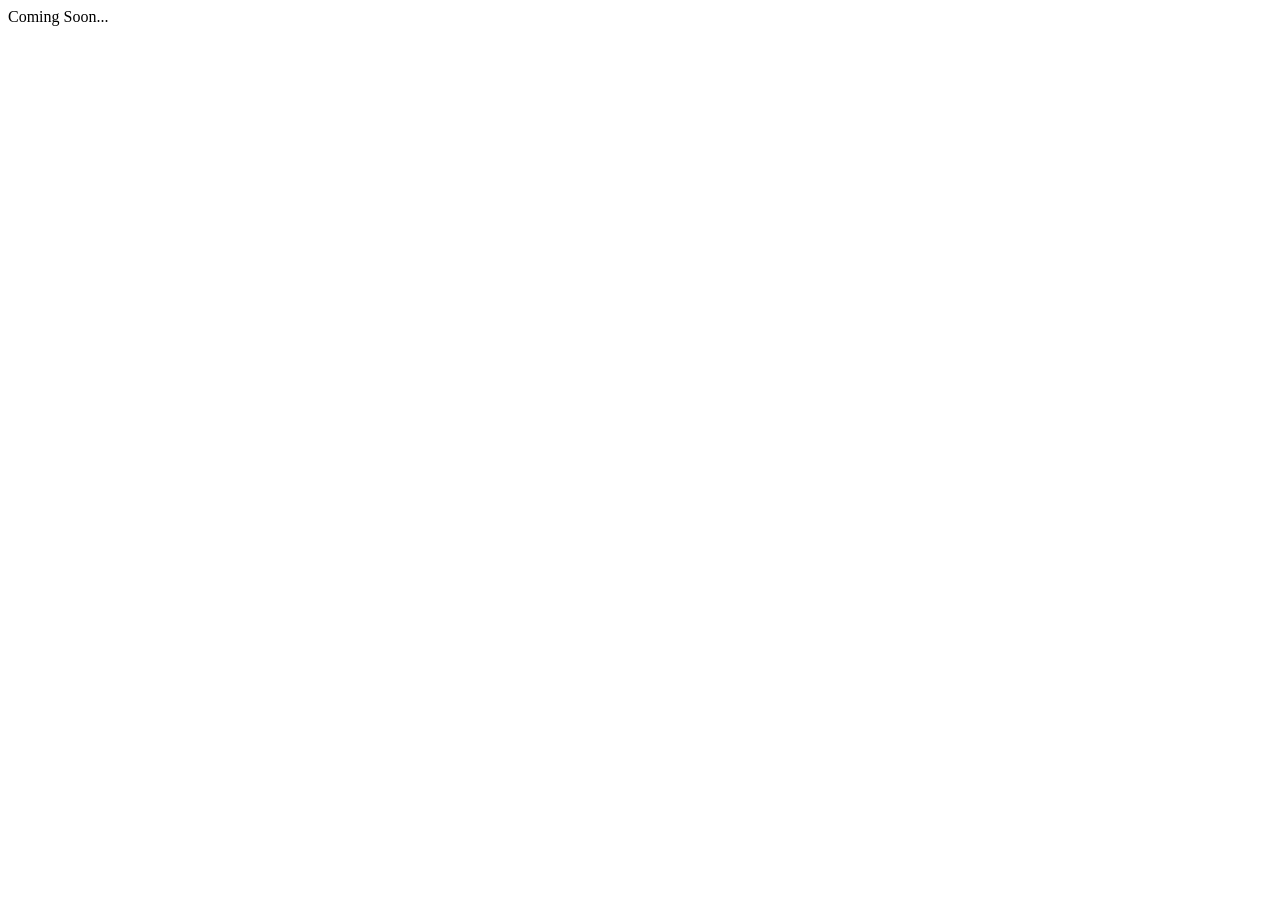
==== index.html @ 68c49edc "first commit" ====
<!DOCTYPE html>
  <html lang="en">
    <head>
      <meta charset="utf-8" />
      <meta name='viewport' content='width=device-width, initial-scale=1, minimum-scale=1, maximum-scale=1, user-scalable=0, shrink-to-fit=no' />
      <meta name="description" content="revisedlabs" />
      <title>Revised Labs</title>
      <link rel="icon" href="data:" />
    </head>
    <body>
        Coming Soon...
    </body>
  </html>
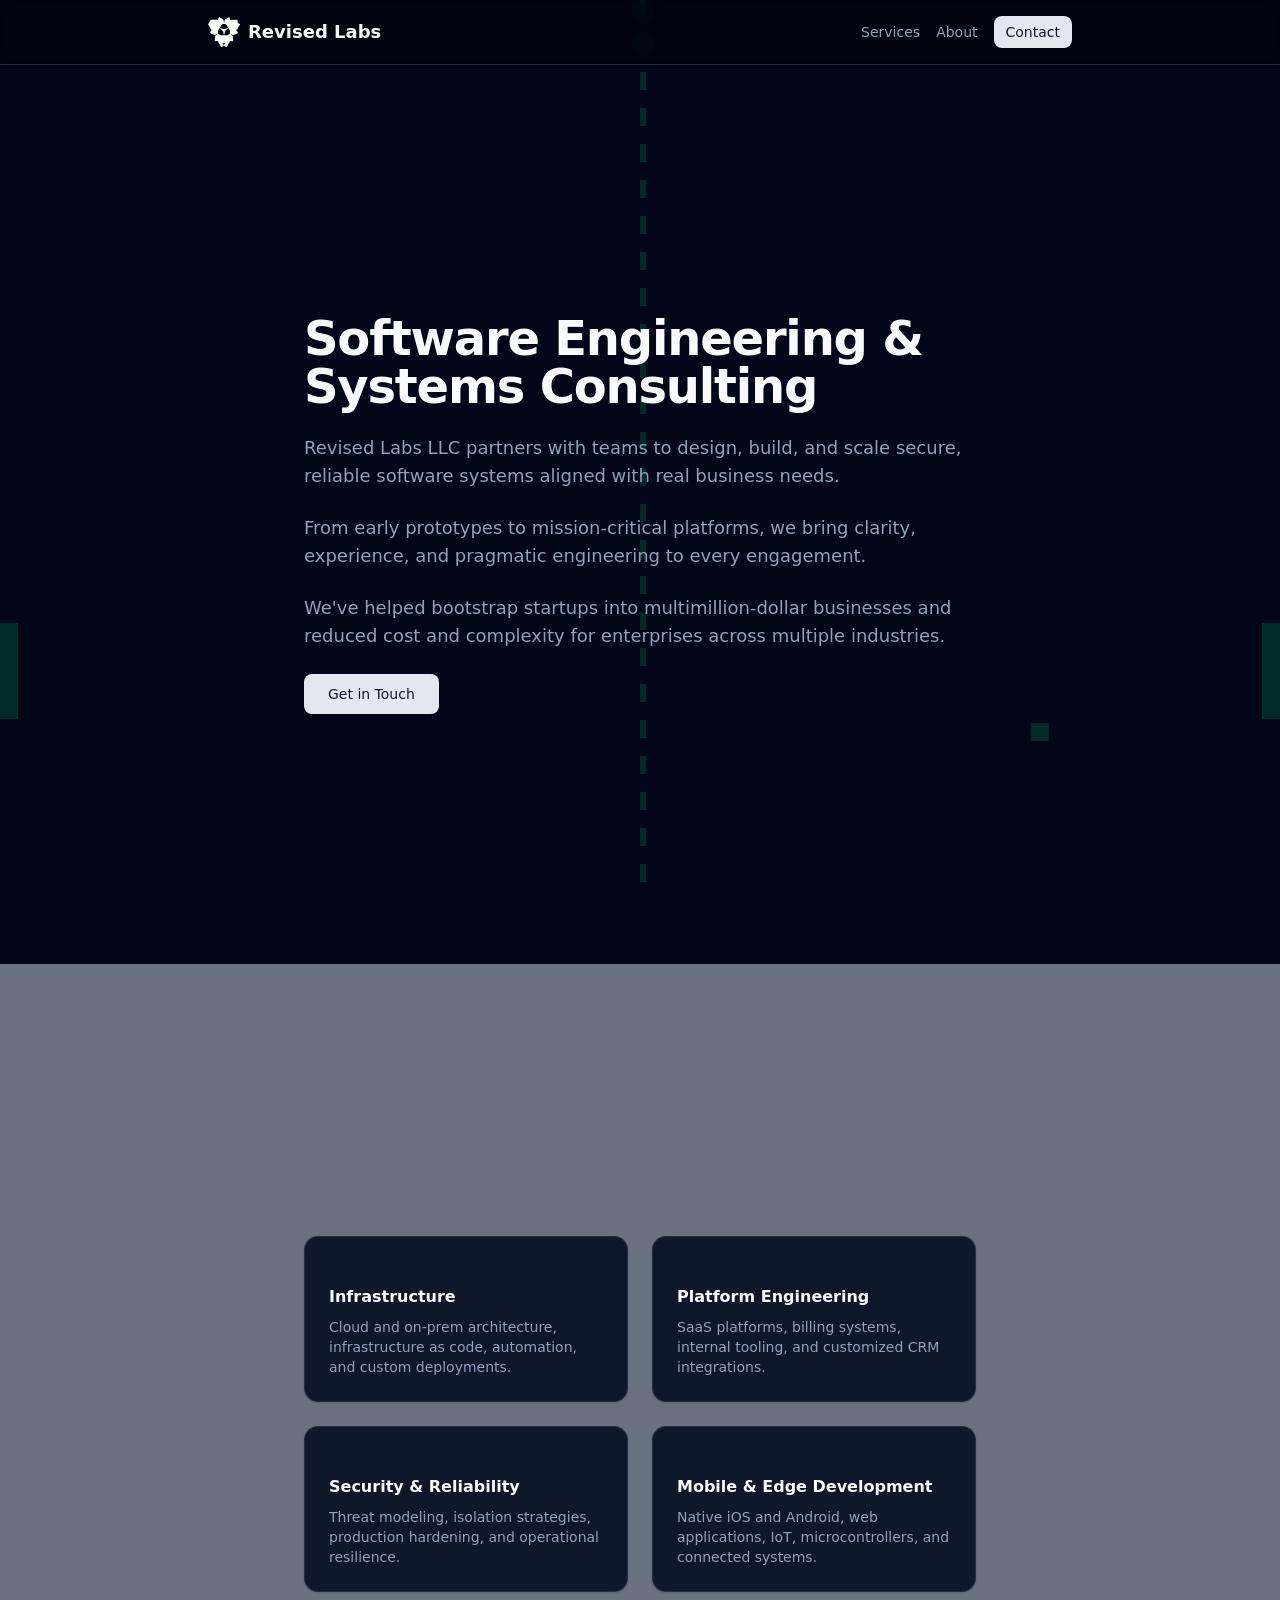
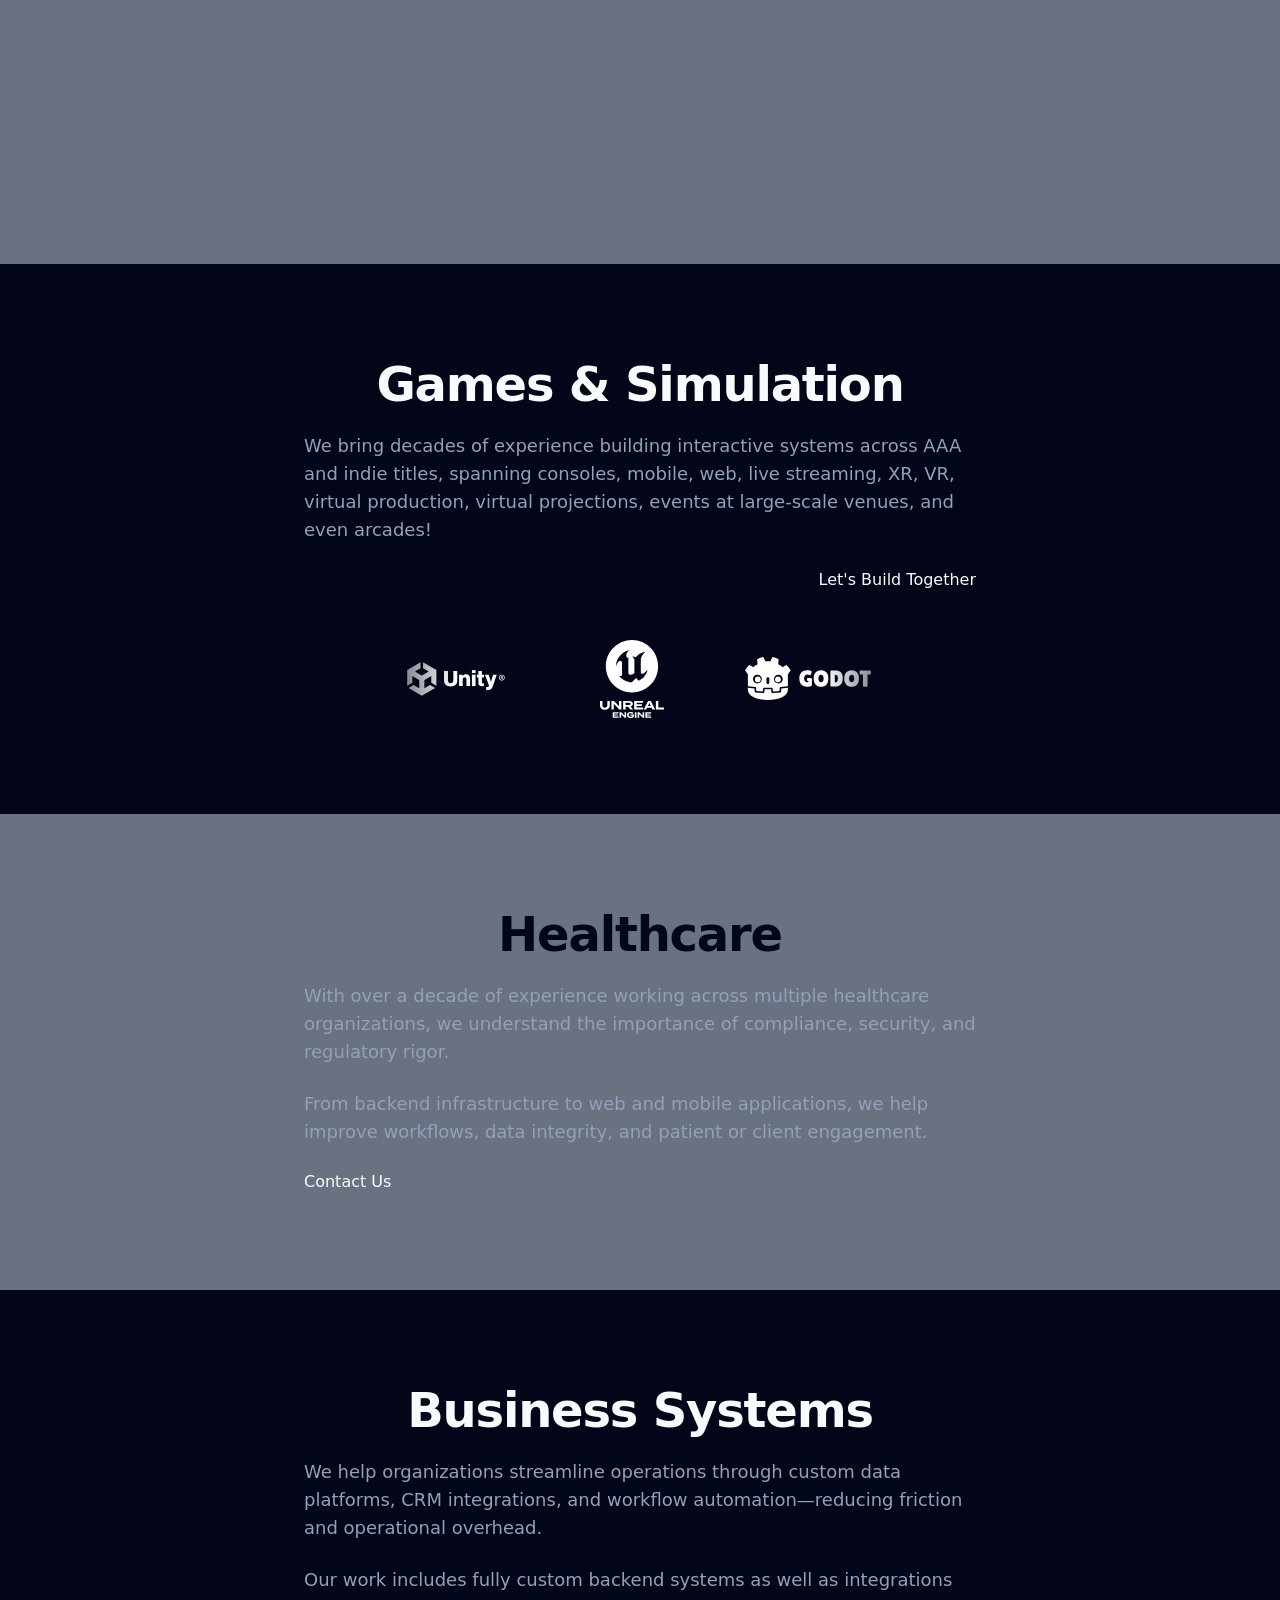
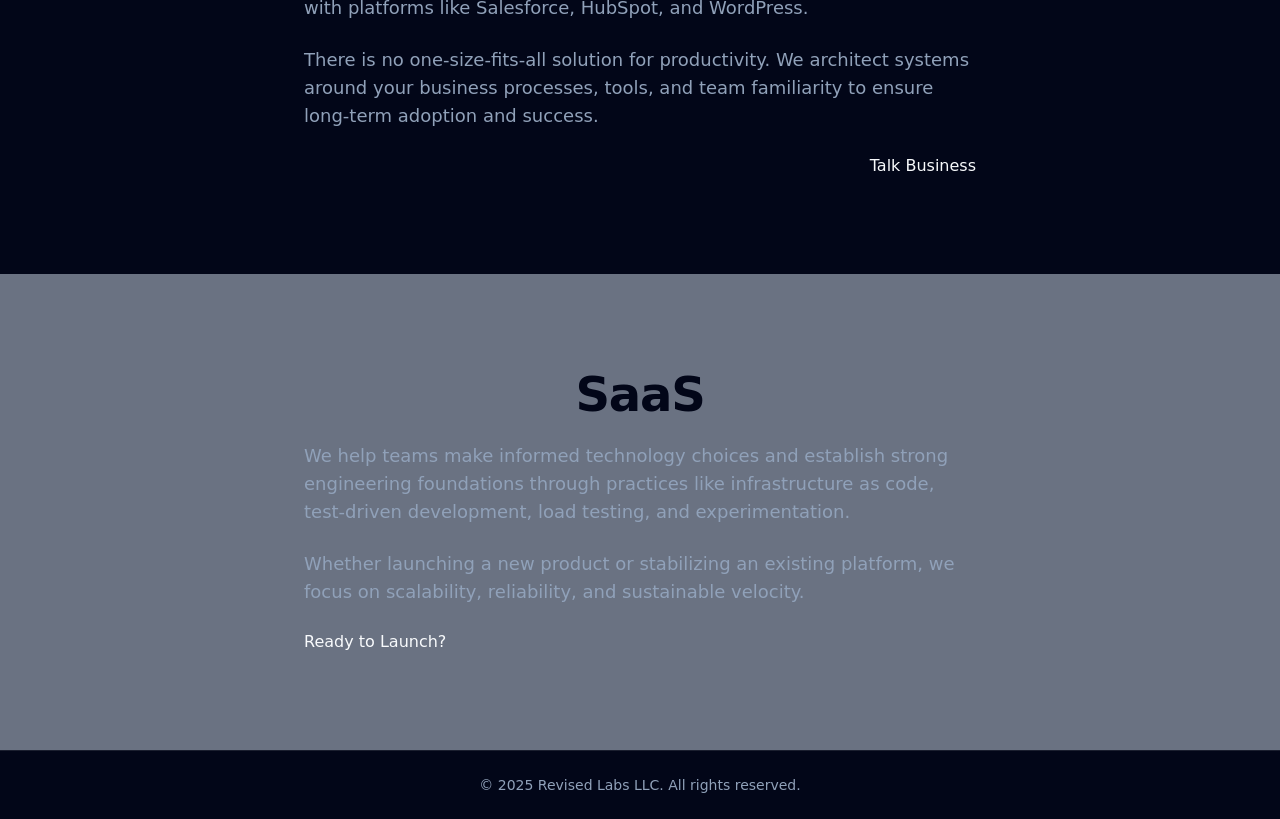
==== commit 2dbc78b5: "Seeding Site" ====
--- a/index.html
+++ b/index.html
@@ -1,13 +1 @@
-<!DOCTYPE html>
-  <html lang="en">
-    <head>
-      <meta charset="utf-8" />
-      <meta name='viewport' content='width=device-width, initial-scale=1, minimum-scale=1, maximum-scale=1, user-scalable=0, shrink-to-fit=no' />
-      <meta name="description" content="revisedlabs" />
-      <title>Revised Labs</title>
-      <link rel="icon" href="data:" />
-    </head>
-    <body>
-        Coming Soon...
-    </body>
-  </html>+<!DOCTYPE html><!--5lnzVHIUBnwc7Ax_1cDb4--><html lang="en"><head><meta charSet="utf-8"/><meta name="viewport" content="width=device-width, initial-scale=1"/><link rel="preload" href="/_next/static/media/797e433ab948586e-s.p.dbea232f.woff2" as="font" crossorigin="" type="font/woff2"/><link rel="preload" href="/_next/static/media/caa3a2e1cccd8315-s.p.853070df.woff2" as="font" crossorigin="" type="font/woff2"/><link rel="preload" as="image" href="/revised_labs.png"/><link rel="preload" as="image" href="/U_Logo_Small_White_RGB_1C.svg"/><link rel="preload" as="image" href="/UE-Primary-Logo-2023-Vertical-White.svg"/><link rel="preload" as="image" href="/logo_small_monochrome_dark.svg"/><link rel="stylesheet" href="/_next/static/chunks/b23eba26e3c3e248.css" data-precedence="next"/><link rel="preload" as="script" fetchPriority="low" href="/_next/static/chunks/e763ede94ab64db8.js"/><script src="/_next/static/chunks/aa0a7c5c022cbeb9.js" async=""></script><script src="/_next/static/chunks/d4b4a1ad90e2acdb.js" async=""></script><script src="/_next/static/chunks/9f8fab379d1cd10d.js" async=""></script><script src="/_next/static/chunks/turbopack-a59f79d8a855bb9c.js" async=""></script><script src="/_next/static/chunks/30e0348f343b75b8.js" async=""></script><script src="/_next/static/chunks/9a33412247bd9cb0.js" async=""></script><script src="/_next/static/chunks/ff1a16fafef87110.js" async=""></script><script src="/_next/static/chunks/7340adf74ff47ec0.js" async=""></script><meta name="next-size-adjust" content=""/><title>Revised Labs LLC</title><meta name="description" content="Revised Labs LLC provides consulting in infrastructure, systems, and software engineering."/><link rel="icon" href="/favicon.ico?favicon.9a1964d8.ico" sizes="48x46" type="image/x-icon"/><script src="/_next/static/chunks/a6dad97d9634a72d.js" noModule=""></script></head><body class="geist_a71539c9-module__T19VSG__variable geist_mono_8d43a2aa-module__8Li5zG__variable min-h-screen flex flex-col antialiased dark"><div hidden=""><!--$--><!--/$--></div><header class="fixed w-full top-0 z-50 border-b border-gray-200 dark:border-gray-800 bg-white/80 dark:bg-black/40 backdrop-blur"><div class="max-w-4xl mx-auto flex h-16 items-center justify-between px-4"><a class="flex items-center gap-2 font-semibold text-lg" href="/"><img alt="Revised Labs Logo" width="32" height="32" decoding="async" data-nimg="1" style="color:transparent" src="/revised_labs.png"/><span>Revised Labs</span></a><nav class="flex items-center gap-4"><a class="text-sm text-muted-foreground" href="/services">Services</a><a class="text-sm text-muted-foreground" href="/about">About</a><a href="/contact"><button data-slot="button" data-variant="default" data-size="sm" class="inline-flex items-center justify-center whitespace-nowrap text-sm font-medium transition-all disabled:pointer-events-none disabled:opacity-50 [&amp;_svg]:pointer-events-none [&amp;_svg:not([class*=&#x27;size-&#x27;])]:size-4 shrink-0 [&amp;_svg]:shrink-0 outline-none focus-visible:border-ring focus-visible:ring-ring/50 focus-visible:ring-[3px] aria-invalid:ring-destructive/20 dark:aria-invalid:ring-destructive/40 aria-invalid:border-destructive bg-primary text-primary-foreground hover:bg-primary/90 h-8 rounded-md gap-1.5 px-3 has-[&gt;svg]:px-2.5">Contact</button></a></nav></div></header><main class="flex-1"><div class="w-full pt-16"><section class="flex min-h-[100svh] items-center justify-center p-12"><div class="absolute inset-0 overflow-hidden z-0"><canvas></canvas></div><div class="space-y-6 max-w-2xl z-10 pointer-events-none"><h1 class="text-2xl md:text-5xl font-bold tracking-tight">Software Engineering &amp; Systems Consulting</h1><p class="text-lg text-muted-foreground">Revised Labs LLC partners with teams to design, build, and scale secure, reliable software systems aligned with real business needs.</p><p class="text-lg text-muted-foreground">From early prototypes to mission-critical platforms, we bring clarity, experience, and pragmatic engineering to every engagement.</p><p class="text-lg text-muted-foreground">We&#x27;ve helped bootstrap startups into multimillion-dollar businesses and reduced cost and complexity for enterprises across multiple industries.</p><a data-slot="button" data-variant="default" data-size="lg" class="inline-flex items-center justify-center gap-2 whitespace-nowrap text-sm font-medium transition-all disabled:pointer-events-none disabled:opacity-50 [&amp;_svg]:pointer-events-none [&amp;_svg:not([class*=&#x27;size-&#x27;])]:size-4 shrink-0 [&amp;_svg]:shrink-0 outline-none focus-visible:border-ring focus-visible:ring-ring/50 focus-visible:ring-[3px] aria-invalid:ring-destructive/20 dark:aria-invalid:ring-destructive/40 aria-invalid:border-destructive bg-primary text-primary-foreground hover:bg-primary/90 h-10 rounded-md px-6 has-[&gt;svg]:px-4 pointer-events-auto" href="/contact">Get in Touch</a></div></section><section class="flex min-h-[100svh] bg-gray-500 items-center justify-center p-12"><div class="grid gap-6 md:grid-cols-2 max-w-2xl"><div data-slot="card" class="bg-card text-card-foreground flex flex-col gap-6 rounded-xl border py-6 shadow-sm"><div data-slot="card-content" class="px-6 pt-6 space-y-2"><h3 class="font-semibold">Infrastructure</h3><p class="text-sm text-muted-foreground">Cloud and on-prem architecture, infrastructure as code, automation, and custom deployments.</p></div></div><div data-slot="card" class="bg-card text-card-foreground flex flex-col gap-6 rounded-xl border py-6 shadow-sm"><div data-slot="card-content" class="px-6 pt-6 space-y-2"><h3 class="font-semibold">Platform Engineering</h3><p class="text-sm text-muted-foreground">SaaS platforms, billing systems, internal tooling, and customized CRM integrations.</p></div></div><div data-slot="card" class="bg-card text-card-foreground flex flex-col gap-6 rounded-xl border py-6 shadow-sm"><div data-slot="card-content" class="px-6 pt-6 space-y-2"><h3 class="font-semibold">Security &amp; Reliability</h3><p class="text-sm text-muted-foreground">Threat modeling, isolation strategies, production hardening, and operational resilience.</p></div></div><div data-slot="card" class="bg-card text-card-foreground flex flex-col gap-6 rounded-xl border py-6 shadow-sm"><div data-slot="card-content" class="px-6 pt-6 space-y-2"><h3 class="font-semibold">Mobile &amp; Edge Development</h3><p class="text-sm text-muted-foreground">Native iOS and Android, web applications, IoT, microcontrollers, and connected systems.</p></div></div></div></section><section class="flex flex-col items-center justify-center p-12 gap-12"><div class="space-y-6 max-w-2xl mt-12"><h1 class="text-5xl font-bold tracking-tight text-center">Games &amp; Simulation</h1><p class="text-lg text-muted-foreground">We bring decades of experience building interactive systems across AAA and indie titles, spanning consoles, mobile, web, live streaming, XR, VR, virtual production, virtual projections, events at large-scale venues, and even arcades!</p><div class="flex justify-end"><a href="/contact">Let&#x27;s Build Together</a></div></div><div class="relative w-full max-w-xl mx-auto overflow-hidden mb-12"><div class="logo-fade-mask"><div class="logo-track"><div class="flex items-center shrink-0"><div class="flex items-center gap-20 px-10"><a target="_blank" href="https://unity.com"><img alt="Unity logo" width="128" height="64" decoding="async" data-nimg="1" style="color:transparent" src="/U_Logo_Small_White_RGB_1C.svg"/><span class="sr-only">Unity Game Engine</span></a><a target="_blank" href="https://www.unrealengine.com/en-US"><img alt="Unreal Engine logo" width="64" height="64" decoding="async" data-nimg="1" style="color:transparent" src="/UE-Primary-Logo-2023-Vertical-White.svg"/><span class="sr-only">Unreal Engine</span></a><a target="_blank" href="https://godotengine.org"><img alt="Unreal Engine logo" width="128" height="64" decoding="async" data-nimg="1" style="color:transparent" src="/logo_small_monochrome_dark.svg"/><span class="sr-only">Godot Engine</span></a></div></div><div class="flex items-center shrink-0"><div class="flex items-center gap-20 px-10"><a target="_blank" href="https://unity.com"><img alt="Unity logo" width="128" height="64" decoding="async" data-nimg="1" style="color:transparent" src="/U_Logo_Small_White_RGB_1C.svg"/><span class="sr-only">Unity Game Engine</span></a><a target="_blank" href="https://www.unrealengine.com/en-US"><img alt="Unreal Engine logo" width="64" height="64" decoding="async" data-nimg="1" style="color:transparent" src="/UE-Primary-Logo-2023-Vertical-White.svg"/><span class="sr-only">Unreal Engine</span></a><a target="_blank" href="https://godotengine.org"><img alt="Unreal Engine logo" width="128" height="64" decoding="async" data-nimg="1" style="color:transparent" src="/logo_small_monochrome_dark.svg"/><span class="sr-only">Godot Engine</span></a></div></div><div class="flex items-center shrink-0"><div class="flex items-center gap-20 px-10"><a target="_blank" href="https://unity.com"><img alt="Unity logo" width="128" height="64" decoding="async" data-nimg="1" style="color:transparent" src="/U_Logo_Small_White_RGB_1C.svg"/><span class="sr-only">Unity Game Engine</span></a><a target="_blank" href="https://www.unrealengine.com/en-US"><img alt="Unreal Engine logo" width="64" height="64" decoding="async" data-nimg="1" style="color:transparent" src="/UE-Primary-Logo-2023-Vertical-White.svg"/><span class="sr-only">Unreal Engine</span></a><a target="_blank" href="https://godotengine.org"><img alt="Unreal Engine logo" width="128" height="64" decoding="async" data-nimg="1" style="color:transparent" src="/logo_small_monochrome_dark.svg"/><span class="sr-only">Godot Engine</span></a></div></div></div></div></div></section><section class="flex bg-gray-500 items-center justify-center p-12"><div class="space-y-6 max-w-2xl my-12"><h1 class="text-5xl font-bold tracking-tight text-background text-center">Healthcare</h1><p class="text-lg text-muted-foreground">With over a decade of experience working across multiple healthcare organizations, we understand the importance of compliance, security, and regulatory rigor.</p><p class="text-lg text-muted-foreground">From backend infrastructure to web and mobile applications, we help improve workflows, data integrity, and patient or client engagement.</p><div class="flex"><a href="/contact">Contact Us</a></div></div></section><section class="flex items-center justify-center p-12"><div class="space-y-6 max-w-2xl my-12"><h1 class="text-5xl font-bold tracking-tight text-center">Business Systems</h1><p class="text-lg text-muted-foreground">We help organizations streamline operations through custom data platforms, CRM integrations, and workflow automation—reducing friction and operational overhead.</p><p class="text-lg text-muted-foreground">Our work includes fully custom backend systems as well as integrations with platforms like Salesforce, HubSpot, and WordPress.</p><p class="text-lg text-muted-foreground">There is no one-size-fits-all solution for productivity. We architect systems around your business processes, tools, and team familiarity to ensure long-term adoption and success.</p><div class="flex justify-end"><a href="/contact">Talk Business</a></div></div></section><section class="flex bg-gray-500 items-center justify-center p-12"><div class="space-y-6 max-w-2xl my-12"><h1 class="text-5xl font-bold tracking-tight text-background text-center">SaaS</h1><p class="text-lg text-muted-foreground">We help teams make informed technology choices and establish strong engineering foundations through practices like infrastructure as code, test-driven development, load testing, and experimentation.</p><p class="text-lg text-muted-foreground">Whether launching a new product or stabilizing an existing platform, we focus on scalability, reliability, and sustainable velocity.</p><div class="flex"><a href="/contact">Ready to Launch?</a></div></div></section></div><!--$--><!--/$--></main><footer class="w-full border-t py-6"><div class="container mx-auto px-4 text-center text-sm text-muted-foreground">© <!-- -->2025<!-- --> Revised Labs LLC. All rights reserved.</div></footer><section aria-label="Notifications alt+T" tabindex="-1" aria-live="polite" aria-relevant="additions text" aria-atomic="false"></section><script src="/_next/static/chunks/e763ede94ab64db8.js" id="_R_" async=""></script><script>(self.__next_f=self.__next_f||[]).push([0])</script><script>self.__next_f.push([1,"1:\"$Sreact.fragment\"\n2:I[22016,[\"/_next/static/chunks/30e0348f343b75b8.js\",\"/_next/static/chunks/9a33412247bd9cb0.js\"],\"\"]\n3:I[5500,[\"/_next/static/chunks/30e0348f343b75b8.js\",\"/_next/static/chunks/9a33412247bd9cb0.js\"],\"Image\"]\n4:I[39756,[\"/_next/static/chunks/ff1a16fafef87110.js\",\"/_next/static/chunks/7340adf74ff47ec0.js\"],\"default\"]\n5:I[37457,[\"/_next/static/chunks/ff1a16fafef87110.js\",\"/_next/static/chunks/7340adf74ff47ec0.js\"],\"default\"]\n6:I[13354,[\"/_next/static/chunks/30e0348f343b75b8.js\"],\"Toaster\"]\n7:I[92681,[\"/_next/static/chunks/30e0348f343b75b8.js\",\"/_next/static/chunks/9a33412247bd9cb0.js\"],\"default\"]\n13:I[68027,[],\"default\"]\n:HL[\"/_next/static/chunks/b23eba26e3c3e248.css\",\"style\"]\n:HL[\"/_next/static/media/797e433ab948586e-s.p.dbea232f.woff2\",\"font\",{\"crossOrigin\":\"\",\"type\":\"font/woff2\"}]\n:HL[\"/_next/static/media/caa3a2e1cccd8315-s.p.853070df.woff2\",\"font\",{\"crossOrigin\":\"\",\"type\":\"font/woff2\"}]\n"])</script><script>self.__next_f.push([1,"0:{\"P\":null,\"b\":\"5lnzVHIUBnwc7Ax_1cDb4\",\"c\":[\"\",\"\"],\"q\":\"\",\"i\":false,\"f\":[[[\"\",{\"children\":[\"__PAGE__\",{}]},\"$undefined\",\"$undefined\",true],[[\"$\",\"$1\",\"c\",{\"children\":[[[\"$\",\"link\",\"0\",{\"rel\":\"stylesheet\",\"href\":\"/_next/static/chunks/b23eba26e3c3e248.css\",\"precedence\":\"next\",\"crossOrigin\":\"$undefined\",\"nonce\":\"$undefined\"}],[\"$\",\"script\",\"script-0\",{\"src\":\"/_next/static/chunks/30e0348f343b75b8.js\",\"async\":true,\"nonce\":\"$undefined\"}]],[\"$\",\"html\",null,{\"lang\":\"en\",\"children\":[\"$\",\"body\",null,{\"className\":\"geist_a71539c9-module__T19VSG__variable geist_mono_8d43a2aa-module__8Li5zG__variable min-h-screen flex flex-col antialiased dark\",\"children\":[[\"$\",\"header\",null,{\"className\":\"fixed w-full top-0 z-50 border-b border-gray-200 dark:border-gray-800 bg-white/80 dark:bg-black/40 backdrop-blur\",\"children\":[\"$\",\"div\",null,{\"className\":\"max-w-4xl mx-auto flex h-16 items-center justify-between px-4\",\"children\":[[\"$\",\"$L2\",null,{\"href\":\"/\",\"className\":\"flex items-center gap-2 font-semibold text-lg\",\"children\":[[\"$\",\"$L3\",null,{\"src\":\"/revised_labs.png\",\"alt\":\"Revised Labs Logo\",\"width\":32,\"height\":32,\"priority\":true}],[\"$\",\"span\",null,{\"children\":\"Revised Labs\"}]]}],[\"$\",\"nav\",null,{\"className\":\"flex items-center gap-4\",\"children\":[[\"$\",\"$L2\",null,{\"href\":\"/services\",\"className\":\"text-sm text-muted-foreground\",\"children\":\"Services\"}],[\"$\",\"$L2\",null,{\"href\":\"/about\",\"className\":\"text-sm text-muted-foreground\",\"children\":\"About\"}],[\"$\",\"$L2\",null,{\"href\":\"/contact\",\"children\":[\"$\",\"button\",null,{\"data-slot\":\"button\",\"data-variant\":\"default\",\"data-size\":\"sm\",\"className\":\"inline-flex items-center justify-center whitespace-nowrap text-sm font-medium transition-all disabled:pointer-events-none disabled:opacity-50 [\u0026_svg]:pointer-events-none [\u0026_svg:not([class*='size-'])]:size-4 shrink-0 [\u0026_svg]:shrink-0 outline-none focus-visible:border-ring focus-visible:ring-ring/50 focus-visible:ring-[3px] aria-invalid:ring-destructive/20 dark:aria-invalid:ring-destructive/40 aria-invalid:border-destructive bg-primary text-primary-foreground hover:bg-primary/90 h-8 rounded-md gap-1.5 px-3 has-[\u003esvg]:px-2.5\",\"children\":\"Contact\"}]}]]}]]}]}],[\"$\",\"main\",null,{\"className\":\"flex-1\",\"children\":[\"$\",\"$L4\",null,{\"parallelRouterKey\":\"children\",\"error\":\"$undefined\",\"errorStyles\":\"$undefined\",\"errorScripts\":\"$undefined\",\"template\":[\"$\",\"$L5\",null,{}],\"templateStyles\":\"$undefined\",\"templateScripts\":\"$undefined\",\"notFound\":[[[\"$\",\"title\",null,{\"children\":\"404: This page could not be found.\"}],[\"$\",\"div\",null,{\"style\":{\"fontFamily\":\"system-ui,\\\"Segoe UI\\\",Roboto,Helvetica,Arial,sans-serif,\\\"Apple Color Emoji\\\",\\\"Segoe UI Emoji\\\"\",\"height\":\"100vh\",\"textAlign\":\"center\",\"display\":\"flex\",\"flexDirection\":\"column\",\"alignItems\":\"center\",\"justifyContent\":\"center\"},\"children\":[\"$\",\"div\",null,{\"children\":[[\"$\",\"style\",null,{\"dangerouslySetInnerHTML\":{\"__html\":\"body{color:#000;background:#fff;margin:0}.next-error-h1{border-right:1px solid rgba(0,0,0,.3)}@media (prefers-color-scheme:dark){body{color:#fff;background:#000}.next-error-h1{border-right:1px solid rgba(255,255,255,.3)}}\"}}],[\"$\",\"h1\",null,{\"className\":\"next-error-h1\",\"style\":{\"display\":\"inline-block\",\"margin\":\"0 20px 0 0\",\"padding\":\"0 23px 0 0\",\"fontSize\":24,\"fontWeight\":500,\"verticalAlign\":\"top\",\"lineHeight\":\"49px\"},\"children\":404}],[\"$\",\"div\",null,{\"style\":{\"display\":\"inline-block\"},\"children\":[\"$\",\"h2\",null,{\"style\":{\"fontSize\":14,\"fontWeight\":400,\"lineHeight\":\"49px\",\"margin\":0},\"children\":\"This page could not be found.\"}]}]]}]}]],[]],\"forbidden\":\"$undefined\",\"unauthorized\":\"$undefined\"}]}],[\"$\",\"footer\",null,{\"className\":\"w-full border-t py-6\",\"children\":[\"$\",\"div\",null,{\"className\":\"container mx-auto px-4 text-center text-sm text-muted-foreground\",\"children\":[\"© \",2025,\" Revised Labs LLC. All rights reserved.\"]}]}],[\"$\",\"$L6\",null,{\"position\":\"top-center\"}]]}]}]]}],{\"children\":[[\"$\",\"$1\",\"c\",{\"children\":[[\"$\",\"div\",null,{\"className\":\"w-full pt-16\",\"children\":[[\"$\",\"section\",null,{\"className\":\"flex min-h-[100svh] items-center justify-center p-12\",\"children\":[[\"$\",\"$L7\",null,{}],[\"$\",\"div\",null,{\"className\":\"space-y-6 max-w-2xl z-10 pointer-events-none\",\"children\":[[\"$\",\"h1\",null,{\"className\":\"text-2xl md:text-5xl font-bold tracking-tight\",\"children\":\"Software Engineering \u0026 Systems Consulting\"}],[\"$\",\"p\",null,{\"className\":\"text-lg text-muted-foreground\",\"children\":\"Revised Labs LLC partners with teams to design, build, and scale secure, reliable software systems aligned with real business needs.\"}],\"$L8\",\"$L9\",\"$La\"]}]]}],\"$Lb\",\"$Lc\",\"$Ld\",\"$Le\",\"$Lf\"]}],[\"$L10\"],\"$L11\"]}],{},null,false,false]},null,false,false],\"$L12\",false]],\"m\":\"$undefined\",\"G\":[\"$13\",[]],\"S\":true}\n"])</script><script>self.__next_f.push([1,"14:I[97367,[\"/_next/static/chunks/ff1a16fafef87110.js\",\"/_next/static/chunks/7340adf74ff47ec0.js\"],\"OutletBoundary\"]\n15:\"$Sreact.suspense\"\n17:I[97367,[\"/_next/static/chunks/ff1a16fafef87110.js\",\"/_next/static/chunks/7340adf74ff47ec0.js\"],\"ViewportBoundary\"]\n19:I[97367,[\"/_next/static/chunks/ff1a16fafef87110.js\",\"/_next/static/chunks/7340adf74ff47ec0.js\"],\"MetadataBoundary\"]\n8:[\"$\",\"p\",null,{\"className\":\"text-lg text-muted-foreground\",\"children\":\"From early prototypes to mission-critical platforms, we bring clarity, experience, and pragmatic engineering to every engagement.\"}]\n9:[\"$\",\"p\",null,{\"className\":\"text-lg text-muted-foreground\",\"children\":\"We've helped bootstrap startups into multimillion-dollar businesses and reduced cost and complexity for enterprises across multiple industries.\"}]\na:[\"$\",\"$L2\",null,{\"href\":\"/contact\",\"children\":\"Get in Touch\",\"data-slot\":\"button\",\"data-variant\":\"default\",\"data-size\":\"lg\",\"className\":\"inline-flex items-center justify-center gap-2 whitespace-nowrap text-sm font-medium transition-all disabled:pointer-events-none disabled:opacity-50 [\u0026_svg]:pointer-events-none [\u0026_svg:not([class*='size-'])]:size-4 shrink-0 [\u0026_svg]:shrink-0 outline-none focus-visible:border-ring focus-visible:ring-ring/50 focus-visible:ring-[3px] aria-invalid:ring-destructive/20 dark:aria-invalid:ring-destructive/40 aria-invalid:border-destructive bg-primary text-primary-foreground hover:bg-primary/90 h-10 rounded-md px-6 has-[\u003esvg]:px-4 pointer-events-auto\",\"ref\":null}]\n"])</script><script>self.__next_f.push([1,"b:[\"$\",\"section\",null,{\"className\":\"flex min-h-[100svh] bg-gray-500 items-center justify-center p-12\",\"children\":[\"$\",\"div\",null,{\"className\":\"grid gap-6 md:grid-cols-2 max-w-2xl\",\"children\":[[\"$\",\"div\",\"Infrastructure\",{\"data-slot\":\"card\",\"className\":\"bg-card text-card-foreground flex flex-col gap-6 rounded-xl border py-6 shadow-sm\",\"children\":[\"$\",\"div\",null,{\"data-slot\":\"card-content\",\"className\":\"px-6 pt-6 space-y-2\",\"children\":[[\"$\",\"h3\",null,{\"className\":\"font-semibold\",\"children\":\"Infrastructure\"}],[\"$\",\"p\",null,{\"className\":\"text-sm text-muted-foreground\",\"children\":\"Cloud and on-prem architecture, infrastructure as code, automation, and custom deployments.\"}]]}]}],[\"$\",\"div\",\"Platform Engineering\",{\"data-slot\":\"card\",\"className\":\"bg-card text-card-foreground flex flex-col gap-6 rounded-xl border py-6 shadow-sm\",\"children\":[\"$\",\"div\",null,{\"data-slot\":\"card-content\",\"className\":\"px-6 pt-6 space-y-2\",\"children\":[[\"$\",\"h3\",null,{\"className\":\"font-semibold\",\"children\":\"Platform Engineering\"}],[\"$\",\"p\",null,{\"className\":\"text-sm text-muted-foreground\",\"children\":\"SaaS platforms, billing systems, internal tooling, and customized CRM integrations.\"}]]}]}],[\"$\",\"div\",\"Security \u0026 Reliability\",{\"data-slot\":\"card\",\"className\":\"bg-card text-card-foreground flex flex-col gap-6 rounded-xl border py-6 shadow-sm\",\"children\":[\"$\",\"div\",null,{\"data-slot\":\"card-content\",\"className\":\"px-6 pt-6 space-y-2\",\"children\":[[\"$\",\"h3\",null,{\"className\":\"font-semibold\",\"children\":\"Security \u0026 Reliability\"}],[\"$\",\"p\",null,{\"className\":\"text-sm text-muted-foreground\",\"children\":\"Threat modeling, isolation strategies, production hardening, and operational resilience.\"}]]}]}],[\"$\",\"div\",\"Mobile \u0026 Edge Development\",{\"data-slot\":\"card\",\"className\":\"bg-card text-card-foreground flex flex-col gap-6 rounded-xl border py-6 shadow-sm\",\"children\":[\"$\",\"div\",null,{\"data-slot\":\"card-content\",\"className\":\"px-6 pt-6 space-y-2\",\"children\":[[\"$\",\"h3\",null,{\"className\":\"font-semibold\",\"children\":\"Mobile \u0026 Edge Development\"}],[\"$\",\"p\",null,{\"className\":\"text-sm text-muted-foreground\",\"children\":\"Native iOS and Android, web applications, IoT, microcontrollers, and connected systems.\"}]]}]}]]}]}]\n"])</script><script>self.__next_f.push([1,"c:[\"$\",\"section\",null,{\"className\":\"flex flex-col items-center justify-center p-12 gap-12\",\"children\":[[\"$\",\"div\",null,{\"className\":\"space-y-6 max-w-2xl mt-12\",\"children\":[[\"$\",\"h1\",null,{\"className\":\"text-5xl font-bold tracking-tight text-center\",\"children\":\"Games \u0026 Simulation\"}],[\"$\",\"p\",null,{\"className\":\"text-lg text-muted-foreground\",\"children\":\"We bring decades of experience building interactive systems across AAA and indie titles, spanning consoles, mobile, web, live streaming, XR, VR, virtual production, virtual projections, events at large-scale venues, and even arcades!\"}],[\"$\",\"div\",null,{\"className\":\"flex justify-end\",\"children\":[\"$\",\"$L2\",null,{\"href\":\"/contact\",\"children\":\"Let's Build Together\"}]}]]}],[\"$\",\"div\",null,{\"className\":\"relative w-full max-w-xl mx-auto overflow-hidden mb-12\",\"children\":[\"$\",\"div\",null,{\"className\":\"logo-fade-mask\",\"children\":[\"$\",\"div\",null,{\"className\":\"logo-track\",\"children\":[[\"$\",\"div\",null,{\"className\":\"flex items-center shrink-0\",\"children\":[\"$\",\"div\",null,{\"className\":\"flex items-center gap-20 px-10\",\"children\":[[\"$\",\"$L2\",null,{\"href\":\"https://unity.com\",\"target\":\"_blank\",\"children\":[[\"$\",\"$L3\",null,{\"src\":\"/U_Logo_Small_White_RGB_1C.svg\",\"alt\":\"Unity logo\",\"width\":128,\"height\":64,\"priority\":true}],[\"$\",\"span\",null,{\"className\":\"sr-only\",\"children\":\"Unity Game Engine\"}]]}],[\"$\",\"$L2\",null,{\"href\":\"https://www.unrealengine.com/en-US\",\"target\":\"_blank\",\"children\":[[\"$\",\"$L3\",null,{\"src\":\"/UE-Primary-Logo-2023-Vertical-White.svg\",\"alt\":\"Unreal Engine logo\",\"width\":64,\"height\":64,\"priority\":true}],[\"$\",\"span\",null,{\"className\":\"sr-only\",\"children\":\"Unreal Engine\"}]]}],[\"$\",\"$L2\",null,{\"href\":\"https://godotengine.org\",\"target\":\"_blank\",\"children\":[[\"$\",\"$L3\",null,{\"src\":\"/logo_small_monochrome_dark.svg\",\"alt\":\"Unreal Engine logo\",\"width\":128,\"height\":64,\"priority\":true}],[\"$\",\"span\",null,{\"className\":\"sr-only\",\"children\":\"Godot Engine\"}]]}]]}]}],[\"$\",\"div\",null,{\"className\":\"flex items-center shrink-0\",\"children\":[\"$\",\"div\",null,{\"className\":\"flex items-center gap-20 px-10\",\"children\":[[\"$\",\"$L2\",null,{\"href\":\"https://unity.com\",\"target\":\"_blank\",\"children\":[[\"$\",\"$L3\",null,{\"src\":\"/U_Logo_Small_White_RGB_1C.svg\",\"alt\":\"Unity logo\",\"width\":128,\"height\":64,\"priority\":true}],[\"$\",\"span\",null,{\"className\":\"sr-only\",\"children\":\"Unity Game Engine\"}]]}],[\"$\",\"$L2\",null,{\"href\":\"https://www.unrealengine.com/en-US\",\"target\":\"_blank\",\"children\":[[\"$\",\"$L3\",null,{\"src\":\"/UE-Primary-Logo-2023-Vertical-White.svg\",\"alt\":\"Unreal Engine logo\",\"width\":64,\"height\":64,\"priority\":true}],[\"$\",\"span\",null,{\"className\":\"sr-only\",\"children\":\"Unreal Engine\"}]]}],[\"$\",\"$L2\",null,{\"href\":\"https://godotengine.org\",\"target\":\"_blank\",\"children\":[[\"$\",\"$L3\",null,{\"src\":\"/logo_small_monochrome_dark.svg\",\"alt\":\"Unreal Engine logo\",\"width\":128,\"height\":64,\"priority\":true}],[\"$\",\"span\",null,{\"className\":\"sr-only\",\"children\":\"Godot Engine\"}]]}]]}]}],[\"$\",\"div\",null,{\"className\":\"flex items-center shrink-0\",\"children\":[\"$\",\"div\",null,{\"className\":\"flex items-center gap-20 px-10\",\"children\":[[\"$\",\"$L2\",null,{\"href\":\"https://unity.com\",\"target\":\"_blank\",\"children\":[[\"$\",\"$L3\",null,{\"src\":\"/U_Logo_Small_White_RGB_1C.svg\",\"alt\":\"Unity logo\",\"width\":128,\"height\":64,\"priority\":true}],[\"$\",\"span\",null,{\"className\":\"sr-only\",\"children\":\"Unity Game Engine\"}]]}],[\"$\",\"$L2\",null,{\"href\":\"https://www.unrealengine.com/en-US\",\"target\":\"_blank\",\"children\":[[\"$\",\"$L3\",null,{\"src\":\"/UE-Primary-Logo-2023-Vertical-White.svg\",\"alt\":\"Unreal Engine logo\",\"width\":64,\"height\":64,\"priority\":true}],[\"$\",\"span\",null,{\"className\":\"sr-only\",\"children\":\"Unreal Engine\"}]]}],[\"$\",\"$L2\",null,{\"href\":\"https://godotengine.org\",\"target\":\"_blank\",\"children\":[[\"$\",\"$L3\",null,{\"src\":\"/logo_small_monochrome_dark.svg\",\"alt\":\"Unreal Engine logo\",\"width\":128,\"height\":64,\"priority\":true}],[\"$\",\"span\",null,{\"className\":\"sr-only\",\"children\":\"Godot Engine\"}]]}]]}]}]]}]}]}]]}]\n"])</script><script>self.__next_f.push([1,"d:[\"$\",\"section\",null,{\"className\":\"flex bg-gray-500 items-center justify-center p-12\",\"children\":[\"$\",\"div\",null,{\"className\":\"space-y-6 max-w-2xl my-12\",\"children\":[[\"$\",\"h1\",null,{\"className\":\"text-5xl font-bold tracking-tight text-background text-center\",\"children\":\"Healthcare\"}],[\"$\",\"p\",null,{\"className\":\"text-lg text-muted-foreground\",\"children\":\"With over a decade of experience working across multiple healthcare organizations, we understand the importance of compliance, security, and regulatory rigor.\"}],[\"$\",\"p\",null,{\"className\":\"text-lg text-muted-foreground\",\"children\":\"From backend infrastructure to web and mobile applications, we help improve workflows, data integrity, and patient or client engagement.\"}],[\"$\",\"div\",null,{\"className\":\"flex\",\"children\":[\"$\",\"$L2\",null,{\"href\":\"/contact\",\"children\":\"Contact Us\"}]}]]}]}]\ne:[\"$\",\"section\",null,{\"className\":\"flex items-center justify-center p-12\",\"children\":[\"$\",\"div\",null,{\"className\":\"space-y-6 max-w-2xl my-12\",\"children\":[[\"$\",\"h1\",null,{\"className\":\"text-5xl font-bold tracking-tight text-center\",\"children\":\"Business Systems\"}],[\"$\",\"p\",null,{\"className\":\"text-lg text-muted-foreground\",\"children\":\"We help organizations streamline operations through custom data platforms, CRM integrations, and workflow automation—reducing friction and operational overhead.\"}],[\"$\",\"p\",null,{\"className\":\"text-lg text-muted-foreground\",\"children\":\"Our work includes fully custom backend systems as well as integrations with platforms like Salesforce, HubSpot, and WordPress.\"}],[\"$\",\"p\",null,{\"className\":\"text-lg text-muted-foreground\",\"children\":\"There is no one-size-fits-all solution for productivity. We architect systems around your business processes, tools, and team familiarity to ensure long-term adoption and success.\"}],[\"$\",\"div\",null,{\"className\":\"flex justify-end\",\"children\":[\"$\",\"$L2\",null,{\"href\":\"/contact\",\"children\":\"Talk Business\"}]}]]}]}]\nf:[\"$\",\"section\",null,{\"className\":\"flex bg-gray-500 items-center justify-center p-12\",\"children\":[\"$\",\"div\",null,{\"className\":\"space-y-6 max-w-2xl my-12\",\"children\":[[\"$\",\"h1\",null,{\"className\":\"text-5xl font-bold tracking-tight text-background text-center\",\"children\":\"SaaS\"}],[\"$\",\"p\",null,{\"className\":\"text-lg text-muted-foreground\",\"children\":\"We help teams make informed technology choices and establish strong engineering foundations through practices like infrastructure as code, test-driven development, load testing, and experimentation.\"}],[\"$\",\"p\",null,{\"className\":\"text-lg text-muted-foreground\",\"children\":\"Whether launching a new product or stabilizing an existing platform, we focus on scalability, reliability, and sustainable velocity.\"}],[\"$\",\"div\",null,{\"className\":\"flex\",\"children\":[\"$\",\"$L2\",null,{\"href\":\"/contact\",\"children\":\"Ready to Launch?\"}]}]]}]}]\n10:[\"$\",\"script\",\"script-0\",{\"src\":\"/_next/static/chunks/9a33412247bd9cb0.js\",\"async\":true,\"nonce\":\"$undefined\"}]\n11:[\"$\",\"$L14\",null,{\"children\":[\"$\",\"$15\",null,{\"name\":\"Next.MetadataOutlet\",\"children\":\"$@16\"}]}]\n12:[\"$\",\"$1\",\"h\",{\"children\":[null,[\"$\",\"$L17\",null,{\"children\":\"$L18\"}],[\"$\",\"div\",null,{\"hidden\":true,\"children\":[\"$\",\"$L19\",null,{\"children\":[\"$\",\"$15\",null,{\"name\":\"Next.Metadata\",\"children\":\"$L1a\"}]}]}],[\"$\",\"meta\",null,{\"name\":\"next-size-adjust\",\"content\":\"\"}]]}]\n"])</script><script>self.__next_f.push([1,"18:[[\"$\",\"meta\",\"0\",{\"charSet\":\"utf-8\"}],[\"$\",\"meta\",\"1\",{\"name\":\"viewport\",\"content\":\"width=device-width, initial-scale=1\"}]]\n"])</script><script>self.__next_f.push([1,"1b:I[27201,[\"/_next/static/chunks/ff1a16fafef87110.js\",\"/_next/static/chunks/7340adf74ff47ec0.js\"],\"IconMark\"]\n16:null\n1a:[[\"$\",\"title\",\"0\",{\"children\":\"Revised Labs LLC\"}],[\"$\",\"meta\",\"1\",{\"name\":\"description\",\"content\":\"Revised Labs LLC provides consulting in infrastructure, systems, and software engineering.\"}],[\"$\",\"link\",\"2\",{\"rel\":\"icon\",\"href\":\"/favicon.ico?favicon.9a1964d8.ico\",\"sizes\":\"48x46\",\"type\":\"image/x-icon\"}],[\"$\",\"$L1b\",\"3\",{}]]\n"])</script></body></html>
--- a/_next/static/chunks/b23eba26e3c3e248.css
+++ b/_next/static/chunks/b23eba26e3c3e248.css
@@ -0,0 +1,3 @@
+@font-face{font-family:Geist;font-style:normal;font-weight:100 900;font-display:swap;src:url(../media/8a480f0b521d4e75-s.8e0177b5.woff2)format("woff2");unicode-range:U+301,U+400-45F,U+490-491,U+4B0-4B1,U+2116}@font-face{font-family:Geist;font-style:normal;font-weight:100 900;font-display:swap;src:url(../media/7178b3e590c64307-s.b97b3418.woff2)format("woff2");unicode-range:U+100-2BA,U+2BD-2C5,U+2C7-2CC,U+2CE-2D7,U+2DD-2FF,U+304,U+308,U+329,U+1D00-1DBF,U+1E00-1E9F,U+1EF2-1EFF,U+2020,U+20A0-20AB,U+20AD-20C0,U+2113,U+2C60-2C7F,U+A720-A7FF}@font-face{font-family:Geist;font-style:normal;font-weight:100 900;font-display:swap;src:url(../media/caa3a2e1cccd8315-s.p.853070df.woff2)format("woff2");unicode-range:U+??,U+131,U+152-153,U+2BB-2BC,U+2C6,U+2DA,U+2DC,U+304,U+308,U+329,U+2000-206F,U+20AC,U+2122,U+2191,U+2193,U+2212,U+2215,U+FEFF,U+FFFD}@font-face{font-family:Geist Fallback;src:local(Arial);ascent-override:95.94%;descent-override:28.16%;line-gap-override:0.0%;size-adjust:104.76%}.geist_a71539c9-module__T19VSG__className{font-family:Geist,Geist Fallback;font-style:normal}.geist_a71539c9-module__T19VSG__variable{--font-geist-sans:"Geist","Geist Fallback"}
+@font-face{font-family:Geist Mono;font-style:normal;font-weight:100 900;font-display:swap;src:url(../media/4fa387ec64143e14-s.c1fdd6c2.woff2)format("woff2");unicode-range:U+301,U+400-45F,U+490-491,U+4B0-4B1,U+2116}@font-face{font-family:Geist Mono;font-style:normal;font-weight:100 900;font-display:swap;src:url(../media/bbc41e54d2fcbd21-s.799d8ef8.woff2)format("woff2");unicode-range:U+100-2BA,U+2BD-2C5,U+2C7-2CC,U+2CE-2D7,U+2DD-2FF,U+304,U+308,U+329,U+1D00-1DBF,U+1E00-1E9F,U+1EF2-1EFF,U+2020,U+20A0-20AB,U+20AD-20C0,U+2113,U+2C60-2C7F,U+A720-A7FF}@font-face{font-family:Geist Mono;font-style:normal;font-weight:100 900;font-display:swap;src:url(../media/797e433ab948586e-s.p.dbea232f.woff2)format("woff2");unicode-range:U+??,U+131,U+152-153,U+2BB-2BC,U+2C6,U+2DA,U+2DC,U+304,U+308,U+329,U+2000-206F,U+20AC,U+2122,U+2191,U+2193,U+2212,U+2215,U+FEFF,U+FFFD}@font-face{font-family:Geist Mono Fallback;src:local(Arial);ascent-override:74.67%;descent-override:21.92%;line-gap-override:0.0%;size-adjust:134.59%}.geist_mono_8d43a2aa-module__8Li5zG__className{font-family:Geist Mono,Geist Mono Fallback;font-style:normal}.geist_mono_8d43a2aa-module__8Li5zG__variable{--font-geist-mono:"Geist Mono","Geist Mono Fallback"}
+@layer properties{@supports (((-webkit-hyphens:none)) and (not (margin-trim:inline))) or ((-moz-orient:inline) and (not (color:rgb(from red r g b)))){*,:before,:after,::backdrop{--tw-rotate-x:initial;--tw-rotate-y:initial;--tw-rotate-z:initial;--tw-skew-x:initial;--tw-skew-y:initial;--tw-space-y-reverse:0;--tw-border-style:solid;--tw-leading:initial;--tw-font-weight:initial;--tw-tracking:initial;--tw-shadow:0 0 #0000;--tw-shadow-color:initial;--tw-shadow-alpha:100%;--tw-inset-shadow:0 0 #0000;--tw-inset-shadow-color:initial;--tw-inset-shadow-alpha:100%;--tw-ring-color:initial;--tw-ring-shadow:0 0 #0000;--tw-inset-ring-color:initial;--tw-inset-ring-shadow:0 0 #0000;--tw-ring-inset:initial;--tw-ring-offset-width:0px;--tw-ring-offset-color:#fff;--tw-ring-offset-shadow:0 0 #0000;--tw-outline-style:solid;--tw-backdrop-blur:initial;--tw-backdrop-brightness:initial;--tw-backdrop-contrast:initial;--tw-backdrop-grayscale:initial;--tw-backdrop-hue-rotate:initial;--tw-backdrop-invert:initial;--tw-backdrop-opacity:initial;--tw-backdrop-saturate:initial;--tw-backdrop-sepia:initial;--tw-animation-delay:0s;--tw-animation-direction:normal;--tw-animation-duration:initial;--tw-animation-fill-mode:none;--tw-animation-iteration-count:1;--tw-enter-blur:0;--tw-enter-opacity:1;--tw-enter-rotate:0;--tw-enter-scale:1;--tw-enter-translate-x:0;--tw-enter-translate-y:0;--tw-exit-blur:0;--tw-exit-opacity:1;--tw-exit-rotate:0;--tw-exit-scale:1;--tw-exit-translate-x:0;--tw-exit-translate-y:0}}}@layer theme{:root,:host{--color-gray-200:#e5e7eb;--color-gray-500:#6a7282;--color-gray-800:#1e2939;--color-black:#000;--color-white:#fff;--spacing:.25rem;--container-xl:36rem;--container-2xl:42rem;--container-3xl:48rem;--container-4xl:56rem;--text-xs:.75rem;--text-xs--line-height:calc(1/.75);--text-sm:.875rem;--text-sm--line-height:calc(1.25/.875);--text-base:1rem;--text-base--line-height:calc(1.5/1);--text-lg:1.125rem;--text-lg--line-height:calc(1.75/1.125);--text-2xl:1.5rem;--text-2xl--line-height:calc(2/1.5);--text-3xl:1.875rem;--text-3xl--line-height:calc(2.25/1.875);--text-5xl:3rem;--text-5xl--line-height:1;--font-weight-medium:500;--font-weight-semibold:600;--font-weight-bold:700;--tracking-tight:-.025em;--animate-spin:spin 1s linear infinite;--default-transition-duration:.15s;--default-transition-timing-function:cubic-bezier(.4,0,.2,1);--default-font-family:var(--font-geist-sans);--default-mono-font-family:var(--font-geist-mono)}@supports (color:lab(0% 0 0)){:root,:host{--color-gray-200:lab(91.6229% -.159115 -2.26791);--color-gray-500:lab(47.7841% -.393182 -10.0268);--color-gray-800:lab(16.1051% -1.18239 -11.7533)}}}@layer base{*,:after,:before,::backdrop{box-sizing:border-box;border:0 solid;margin:0;padding:0}::file-selector-button{box-sizing:border-box;border:0 solid;margin:0;padding:0}html,:host{-webkit-text-size-adjust:100%;tab-size:4;line-height:1.5;font-family:var(--default-font-family,ui-sans-serif,system-ui,sans-serif,"Apple Color Emoji","Segoe UI Emoji","Segoe UI Symbol","Noto Color Emoji");font-feature-settings:var(--default-font-feature-settings,normal);font-variation-settings:var(--default-font-variation-settings,normal);-webkit-tap-highlight-color:transparent}hr{height:0;color:inherit;border-top-width:1px}abbr:where([title]){-webkit-text-decoration:underline dotted;text-decoration:underline dotted}h1,h2,h3,h4,h5,h6{font-size:inherit;font-weight:inherit}a{color:inherit;-webkit-text-decoration:inherit;-webkit-text-decoration:inherit;-webkit-text-decoration:inherit;-webkit-text-decoration:inherit;text-decoration:inherit}b,strong{font-weight:bolder}code,kbd,samp,pre{font-family:var(--default-mono-font-family,ui-monospace,SFMono-Regular,Menlo,Monaco,Consolas,"Liberation Mono","Courier New",monospace);font-feature-settings:var(--default-mono-font-feature-settings,normal);font-variation-settings:var(--default-mono-font-variation-settings,normal);font-size:1em}small{font-size:80%}sub,sup{vertical-align:baseline;font-size:75%;line-height:0;position:relative}sub{bottom:-.25em}sup{top:-.5em}table{text-indent:0;border-color:inherit;border-collapse:collapse}:-moz-focusring{outline:auto}progress{vertical-align:baseline}summary{display:list-item}ol,ul,menu{list-style:none}img,svg,video,canvas,audio,iframe,embed,object{vertical-align:middle;display:block}img,video{max-width:100%;height:auto}button,input,select,optgroup,textarea{font:inherit;font-feature-settings:inherit;font-variation-settings:inherit;letter-spacing:inherit;color:inherit;opacity:1;background-color:#0000;border-radius:0}::file-selector-button{font:inherit;font-feature-settings:inherit;font-variation-settings:inherit;letter-spacing:inherit;color:inherit;opacity:1;background-color:#0000;border-radius:0}:where(select:is([multiple],[size])) optgroup{font-weight:bolder}:where(select:is([multiple],[size])) optgroup option{padding-inline-start:20px}::file-selector-button{margin-inline-end:4px}::placeholder{opacity:1}@supports (not ((-webkit-appearance:-apple-pay-button))) or (contain-intrinsic-size:1px){::placeholder{color:currentColor}@supports (color:color-mix(in lab, red, red)){::placeholder{color:color-mix(in oklab,currentcolor 50%,transparent)}}}textarea{resize:vertical}::-webkit-search-decoration{-webkit-appearance:none}::-webkit-date-and-time-value{min-height:1lh;text-align:inherit}::-webkit-datetime-edit{display:inline-flex}::-webkit-datetime-edit-fields-wrapper{padding:0}::-webkit-datetime-edit{padding-block:0}::-webkit-datetime-edit-year-field{padding-block:0}::-webkit-datetime-edit-month-field{padding-block:0}::-webkit-datetime-edit-day-field{padding-block:0}::-webkit-datetime-edit-hour-field{padding-block:0}::-webkit-datetime-edit-minute-field{padding-block:0}::-webkit-datetime-edit-second-field{padding-block:0}::-webkit-datetime-edit-millisecond-field{padding-block:0}::-webkit-datetime-edit-meridiem-field{padding-block:0}::-webkit-calendar-picker-indicator{line-height:1}:-moz-ui-invalid{box-shadow:none}button,input:where([type=button],[type=reset],[type=submit]){appearance:button}::file-selector-button{appearance:button}::-webkit-inner-spin-button{height:auto}::-webkit-outer-spin-button{height:auto}[hidden]:where(:not([hidden=until-found])){display:none!important}*{border-color:var(--border);outline-color:var(--ring)}@supports (color:color-mix(in lab, red, red)){*{outline-color:color-mix(in oklab,var(--ring)50%,transparent)}}body{background-color:var(--background);color:var(--foreground)}}@layer components;@layer utilities{.\@container\/card-header{container:card-header/inline-size}.pointer-events-auto{pointer-events:auto}.pointer-events-none{pointer-events:none}.sr-only{clip-path:inset(50%);white-space:nowrap;border-width:0;width:1px;height:1px;margin:-1px;padding:0;position:absolute;overflow:hidden}.absolute{position:absolute}.fixed{position:fixed}.relative{position:relative}.inset-0{inset:calc(var(--spacing)*0)}.top-0{top:calc(var(--spacing)*0)}.z-0{z-index:0}.z-10{z-index:10}.z-50{z-index:50}.col-start-2{grid-column-start:2}.row-span-2{grid-row:span 2/span 2}.row-start-1{grid-row-start:1}.container{width:100%}@media (min-width:40rem){.container{max-width:40rem}}@media (min-width:48rem){.container{max-width:48rem}}@media (min-width:64rem){.container{max-width:64rem}}@media (min-width:80rem){.container{max-width:80rem}}@media (min-width:96rem){.container{max-width:96rem}}.mx-auto{margin-inline:auto}.my-12{margin-block:calc(var(--spacing)*12)}.mt-12{margin-top:calc(var(--spacing)*12)}.mb-12{margin-bottom:calc(var(--spacing)*12)}.flex{display:flex}.grid{display:grid}.hidden{display:none}.inline-flex{display:inline-flex}.field-sizing-content{field-sizing:content}.size-4{width:calc(var(--spacing)*4);height:calc(var(--spacing)*4)}.size-8{width:calc(var(--spacing)*8);height:calc(var(--spacing)*8)}.size-9{width:calc(var(--spacing)*9);height:calc(var(--spacing)*9)}.size-10{width:calc(var(--spacing)*10);height:calc(var(--spacing)*10)}.h-8{height:calc(var(--spacing)*8)}.h-9{height:calc(var(--spacing)*9)}.h-10{height:calc(var(--spacing)*10)}.h-16{height:calc(var(--spacing)*16)}.min-h-16{min-height:calc(var(--spacing)*16)}.min-h-\[100svh\]{min-height:100svh}.min-h-screen{min-height:100vh}.w-fit{width:fit-content}.w-full{width:100%}.max-w-2xl{max-width:var(--container-2xl)}.max-w-3xl{max-width:var(--container-3xl)}.max-w-4xl{max-width:var(--container-4xl)}.max-w-xl{max-width:var(--container-xl)}.min-w-0{min-width:calc(var(--spacing)*0)}.flex-1{flex:1}.shrink-0{flex-shrink:0}.transform{transform:var(--tw-rotate-x,)var(--tw-rotate-y,)var(--tw-rotate-z,)var(--tw-skew-x,)var(--tw-skew-y,)}.animate-spin{animation:var(--animate-spin)}.resize{resize:both}.auto-rows-min{grid-auto-rows:min-content}.grid-rows-\[auto_auto\]{grid-template-rows:auto auto}.flex-col{flex-direction:column}.items-center{align-items:center}.items-start{align-items:flex-start}.justify-between{justify-content:space-between}.justify-center{justify-content:center}.justify-end{justify-content:flex-end}.gap-1{gap:calc(var(--spacing)*1)}.gap-1\.5{gap:calc(var(--spacing)*1.5)}.gap-2{gap:calc(var(--spacing)*2)}.gap-4{gap:calc(var(--spacing)*4)}.gap-6{gap:calc(var(--spacing)*6)}.gap-12{gap:calc(var(--spacing)*12)}.gap-20{gap:calc(var(--spacing)*20)}:where(.space-y-2>:not(:last-child)){--tw-space-y-reverse:0;margin-block-start:calc(calc(var(--spacing)*2)*var(--tw-space-y-reverse));margin-block-end:calc(calc(var(--spacing)*2)*calc(1 - var(--tw-space-y-reverse)))}:where(.space-y-4>:not(:last-child)){--tw-space-y-reverse:0;margin-block-start:calc(calc(var(--spacing)*4)*var(--tw-space-y-reverse));margin-block-end:calc(calc(var(--spacing)*4)*calc(1 - var(--tw-space-y-reverse)))}:where(.space-y-6>:not(:last-child)){--tw-space-y-reverse:0;margin-block-start:calc(calc(var(--spacing)*6)*var(--tw-space-y-reverse));margin-block-end:calc(calc(var(--spacing)*6)*calc(1 - var(--tw-space-y-reverse)))}:where(.space-y-8>:not(:last-child)){--tw-space-y-reverse:0;margin-block-start:calc(calc(var(--spacing)*8)*var(--tw-space-y-reverse));margin-block-end:calc(calc(var(--spacing)*8)*calc(1 - var(--tw-space-y-reverse)))}.self-start{align-self:flex-start}.justify-self-end{justify-self:flex-end}.overflow-hidden{overflow:hidden}.rounded-full{border-radius:3.40282e38px}.rounded-md{border-radius:calc(var(--radius) - 2px)}.rounded-xl{border-radius:calc(var(--radius) + 4px)}.border{border-style:var(--tw-border-style);border-width:1px}.border-t{border-top-style:var(--tw-border-style);border-top-width:1px}.border-b{border-bottom-style:var(--tw-border-style);border-bottom-width:1px}.border-gray-200{border-color:var(--color-gray-200)}.border-input{border-color:var(--input)}.border-transparent{border-color:#0000}.bg-background{background-color:var(--background)}.bg-card{background-color:var(--card)}.bg-destructive{background-color:var(--destructive)}.bg-gray-500{background-color:var(--color-gray-500)}.bg-primary{background-color:var(--primary)}.bg-secondary{background-color:var(--secondary)}.bg-transparent{background-color:#0000}.bg-white\/80{background-color:#fffc}@supports (color:color-mix(in lab, red, red)){.bg-white\/80{background-color:color-mix(in oklab,var(--color-white)80%,transparent)}}.p-12{padding:calc(var(--spacing)*12)}.px-2{padding-inline:calc(var(--spacing)*2)}.px-3{padding-inline:calc(var(--spacing)*3)}.px-4{padding-inline:calc(var(--spacing)*4)}.px-6{padding-inline:calc(var(--spacing)*6)}.px-10{padding-inline:calc(var(--spacing)*10)}.py-0\.5{padding-block:calc(var(--spacing)*.5)}.py-1{padding-block:calc(var(--spacing)*1)}.py-2{padding-block:calc(var(--spacing)*2)}.py-6{padding-block:calc(var(--spacing)*6)}.pt-6{padding-top:calc(var(--spacing)*6)}.pt-16{padding-top:calc(var(--spacing)*16)}.text-center{text-align:center}.text-2xl{font-size:var(--text-2xl);line-height:var(--tw-leading,var(--text-2xl--line-height))}.text-3xl{font-size:var(--text-3xl);line-height:var(--tw-leading,var(--text-3xl--line-height))}.text-5xl{font-size:var(--text-5xl);line-height:var(--tw-leading,var(--text-5xl--line-height))}.text-base{font-size:var(--text-base);line-height:var(--tw-leading,var(--text-base--line-height))}.text-lg{font-size:var(--text-lg);line-height:var(--tw-leading,var(--text-lg--line-height))}.text-sm{font-size:var(--text-sm);line-height:var(--tw-leading,var(--text-sm--line-height))}.text-xs{font-size:var(--text-xs);line-height:var(--tw-leading,var(--text-xs--line-height))}.leading-none{--tw-leading:1;line-height:1}.font-bold{--tw-font-weight:var(--font-weight-bold);font-weight:var(--font-weight-bold)}.font-medium{--tw-font-weight:var(--font-weight-medium);font-weight:var(--font-weight-medium)}.font-semibold{--tw-font-weight:var(--font-weight-semibold);font-weight:var(--font-weight-semibold)}.tracking-tight{--tw-tracking:var(--tracking-tight);letter-spacing:var(--tracking-tight)}.whitespace-nowrap{white-space:nowrap}.text-background{color:var(--background)}.text-card-foreground{color:var(--card-foreground)}.text-destructive{color:var(--destructive)}.text-foreground{color:var(--foreground)}.text-muted-foreground{color:var(--muted-foreground)}.text-primary{color:var(--primary)}.text-primary-foreground{color:var(--primary-foreground)}.text-secondary-foreground{color:var(--secondary-foreground)}.text-white{color:var(--color-white)}.underline-offset-4{text-underline-offset:4px}.antialiased{-webkit-font-smoothing:antialiased;-moz-osx-font-smoothing:grayscale}.shadow-sm{--tw-shadow:0 1px 3px 0 var(--tw-shadow-color,#0000001a),0 1px 2px -1px var(--tw-shadow-color,#0000001a);box-shadow:var(--tw-inset-shadow),var(--tw-inset-ring-shadow),var(--tw-ring-offset-shadow),var(--tw-ring-shadow),var(--tw-shadow)}.shadow-xs{--tw-shadow:0 1px 2px 0 var(--tw-shadow-color,#0000000d);box-shadow:var(--tw-inset-shadow),var(--tw-inset-ring-shadow),var(--tw-ring-offset-shadow),var(--tw-ring-shadow),var(--tw-shadow)}.outline{outline-style:var(--tw-outline-style);outline-width:1px}.backdrop-blur{--tw-backdrop-blur:blur(8px);-webkit-backdrop-filter:var(--tw-backdrop-blur,)var(--tw-backdrop-brightness,)var(--tw-backdrop-contrast,)var(--tw-backdrop-grayscale,)var(--tw-backdrop-hue-rotate,)var(--tw-backdrop-invert,)var(--tw-backdrop-opacity,)var(--tw-backdrop-saturate,)var(--tw-backdrop-sepia,);backdrop-filter:var(--tw-backdrop-blur,)var(--tw-backdrop-brightness,)var(--tw-backdrop-contrast,)var(--tw-backdrop-grayscale,)var(--tw-backdrop-hue-rotate,)var(--tw-backdrop-invert,)var(--tw-backdrop-opacity,)var(--tw-backdrop-saturate,)var(--tw-backdrop-sepia,)}.transition-\[color\,box-shadow\]{transition-property:color,box-shadow;transition-timing-function:var(--tw-ease,var(--default-transition-timing-function));transition-duration:var(--tw-duration,var(--default-transition-duration))}.transition-all{transition-property:all;transition-timing-function:var(--tw-ease,var(--default-transition-timing-function));transition-duration:var(--tw-duration,var(--default-transition-duration))}.outline-none{--tw-outline-style:none;outline-style:none}.select-none{-webkit-user-select:none;user-select:none}.group-data-\[disabled\=true\]\:pointer-events-none:is(:where(.group)[data-disabled=true] *){pointer-events:none}.group-data-\[disabled\=true\]\:opacity-50:is(:where(.group)[data-disabled=true] *){opacity:.5}.peer-disabled\:cursor-not-allowed:is(:where(.peer):disabled~*){cursor:not-allowed}.peer-disabled\:opacity-50:is(:where(.peer):disabled~*){opacity:.5}.selection\:bg-primary ::selection,.selection\:bg-primary::selection{background-color:var(--primary)}.selection\:text-primary-foreground ::selection,.selection\:text-primary-foreground::selection{color:var(--primary-foreground)}.file\:inline-flex::file-selector-button{display:inline-flex}.file\:h-7::file-selector-button{height:calc(var(--spacing)*7)}.file\:border-0::file-selector-button{border-style:var(--tw-border-style);border-width:0}.file\:bg-transparent::file-selector-button{background-color:#0000}.file\:text-sm::file-selector-button{font-size:var(--text-sm);line-height:var(--tw-leading,var(--text-sm--line-height))}.file\:font-medium::file-selector-button{--tw-font-weight:var(--font-weight-medium);font-weight:var(--font-weight-medium)}.file\:text-foreground::file-selector-button{color:var(--foreground)}.placeholder\:text-muted-foreground::placeholder{color:var(--muted-foreground)}@media (hover:hover){.hover\:bg-accent:hover{background-color:var(--accent)}.hover\:bg-destructive\/90:hover{background-color:var(--destructive)}@supports (color:color-mix(in lab, red, red)){.hover\:bg-destructive\/90:hover{background-color:color-mix(in oklab,var(--destructive)90%,transparent)}}.hover\:bg-primary\/90:hover{background-color:var(--primary)}@supports (color:color-mix(in lab, red, red)){.hover\:bg-primary\/90:hover{background-color:color-mix(in oklab,var(--primary)90%,transparent)}}.hover\:bg-secondary\/80:hover{background-color:var(--secondary)}@supports (color:color-mix(in lab, red, red)){.hover\:bg-secondary\/80:hover{background-color:color-mix(in oklab,var(--secondary)80%,transparent)}}.hover\:text-accent-foreground:hover{color:var(--accent-foreground)}.hover\:underline:hover{text-decoration-line:underline}}.focus-visible\:border-ring:focus-visible{border-color:var(--ring)}.focus-visible\:ring-\[3px\]:focus-visible{--tw-ring-shadow:var(--tw-ring-inset,)0 0 0 calc(3px + var(--tw-ring-offset-width))var(--tw-ring-color,currentcolor);box-shadow:var(--tw-inset-shadow),var(--tw-inset-ring-shadow),var(--tw-ring-offset-shadow),var(--tw-ring-shadow),var(--tw-shadow)}.focus-visible\:ring-destructive\/20:focus-visible{--tw-ring-color:var(--destructive)}@supports (color:color-mix(in lab, red, red)){.focus-visible\:ring-destructive\/20:focus-visible{--tw-ring-color:color-mix(in oklab,var(--destructive)20%,transparent)}}.focus-visible\:ring-ring\/50:focus-visible{--tw-ring-color:var(--ring)}@supports (color:color-mix(in lab, red, red)){.focus-visible\:ring-ring\/50:focus-visible{--tw-ring-color:color-mix(in oklab,var(--ring)50%,transparent)}}.disabled\:pointer-events-none:disabled{pointer-events:none}.disabled\:cursor-not-allowed:disabled{cursor:not-allowed}.disabled\:opacity-50:disabled{opacity:.5}.has-data-\[slot\=card-action\]\:grid-cols-\[1fr_auto\]:has([data-slot=card-action]){grid-template-columns:1fr auto}.has-\[\>svg\]\:px-2\.5:has(>svg){padding-inline:calc(var(--spacing)*2.5)}.has-\[\>svg\]\:px-3:has(>svg){padding-inline:calc(var(--spacing)*3)}.has-\[\>svg\]\:px-4:has(>svg){padding-inline:calc(var(--spacing)*4)}.aria-invalid\:border-destructive[aria-invalid=true]{border-color:var(--destructive)}.aria-invalid\:ring-destructive\/20[aria-invalid=true]{--tw-ring-color:var(--destructive)}@supports (color:color-mix(in lab, red, red)){.aria-invalid\:ring-destructive\/20[aria-invalid=true]{--tw-ring-color:color-mix(in oklab,var(--destructive)20%,transparent)}}.data-\[error\=true\]\:text-destructive[data-error=true]{color:var(--destructive)}@media (min-width:48rem){.md\:grid-cols-2{grid-template-columns:repeat(2,minmax(0,1fr))}.md\:grid-cols-3{grid-template-columns:repeat(3,minmax(0,1fr))}.md\:text-5xl{font-size:var(--text-5xl);line-height:var(--tw-leading,var(--text-5xl--line-height))}.md\:text-sm{font-size:var(--text-sm);line-height:var(--tw-leading,var(--text-sm--line-height))}}.dark\:border-gray-800:is(.dark *){border-color:var(--color-gray-800)}.dark\:border-input:is(.dark *){border-color:var(--input)}.dark\:bg-black\/40:is(.dark *){background-color:#0006}@supports (color:color-mix(in lab, red, red)){.dark\:bg-black\/40:is(.dark *){background-color:color-mix(in oklab,var(--color-black)40%,transparent)}}.dark\:bg-destructive\/60:is(.dark *){background-color:var(--destructive)}@supports (color:color-mix(in lab, red, red)){.dark\:bg-destructive\/60:is(.dark *){background-color:color-mix(in oklab,var(--destructive)60%,transparent)}}.dark\:bg-input\/30:is(.dark *){background-color:var(--input)}@supports (color:color-mix(in lab, red, red)){.dark\:bg-input\/30:is(.dark *){background-color:color-mix(in oklab,var(--input)30%,transparent)}}@media (hover:hover){.dark\:hover\:bg-accent\/50:is(.dark *):hover{background-color:var(--accent)}@supports (color:color-mix(in lab, red, red)){.dark\:hover\:bg-accent\/50:is(.dark *):hover{background-color:color-mix(in oklab,var(--accent)50%,transparent)}}.dark\:hover\:bg-input\/50:is(.dark *):hover{background-color:var(--input)}@supports (color:color-mix(in lab, red, red)){.dark\:hover\:bg-input\/50:is(.dark *):hover{background-color:color-mix(in oklab,var(--input)50%,transparent)}}}.dark\:focus-visible\:ring-destructive\/40:is(.dark *):focus-visible{--tw-ring-color:var(--destructive)}@supports (color:color-mix(in lab, red, red)){.dark\:focus-visible\:ring-destructive\/40:is(.dark *):focus-visible{--tw-ring-color:color-mix(in oklab,var(--destructive)40%,transparent)}}.dark\:aria-invalid\:ring-destructive\/40:is(.dark *)[aria-invalid=true]{--tw-ring-color:var(--destructive)}@supports (color:color-mix(in lab, red, red)){.dark\:aria-invalid\:ring-destructive\/40:is(.dark *)[aria-invalid=true]{--tw-ring-color:color-mix(in oklab,var(--destructive)40%,transparent)}}.\[\&_svg\]\:pointer-events-none svg{pointer-events:none}.\[\&_svg\]\:shrink-0 svg{flex-shrink:0}.\[\&_svg\:not\(\[class\*\=\'size-\'\]\)\]\:size-4 svg:not([class*=size-]){width:calc(var(--spacing)*4);height:calc(var(--spacing)*4)}.\[\.border-b\]\:pb-6.border-b{padding-bottom:calc(var(--spacing)*6)}.\[\.border-t\]\:pt-6.border-t{padding-top:calc(var(--spacing)*6)}.\[\&\>svg\]\:pointer-events-none>svg{pointer-events:none}.\[\&\>svg\]\:size-3>svg{width:calc(var(--spacing)*3);height:calc(var(--spacing)*3)}@media (hover:hover){a.\[a\&\]\:hover\:bg-accent:hover{background-color:var(--accent)}a.\[a\&\]\:hover\:bg-destructive\/90:hover{background-color:var(--destructive)}@supports (color:color-mix(in lab, red, red)){a.\[a\&\]\:hover\:bg-destructive\/90:hover{background-color:color-mix(in oklab,var(--destructive)90%,transparent)}}a.\[a\&\]\:hover\:bg-primary\/90:hover{background-color:var(--primary)}@supports (color:color-mix(in lab, red, red)){a.\[a\&\]\:hover\:bg-primary\/90:hover{background-color:color-mix(in oklab,var(--primary)90%,transparent)}}a.\[a\&\]\:hover\:bg-secondary\/90:hover{background-color:var(--secondary)}@supports (color:color-mix(in lab, red, red)){a.\[a\&\]\:hover\:bg-secondary\/90:hover{background-color:color-mix(in oklab,var(--secondary)90%,transparent)}}a.\[a\&\]\:hover\:text-accent-foreground:hover{color:var(--accent-foreground)}}}@property --tw-animation-delay{syntax:"*";inherits:false;initial-value:0s}@property --tw-animation-direction{syntax:"*";inherits:false;initial-value:normal}@property --tw-animation-duration{syntax:"*";inherits:false}@property --tw-animation-fill-mode{syntax:"*";inherits:false;initial-value:none}@property --tw-animation-iteration-count{syntax:"*";inherits:false;initial-value:1}@property --tw-enter-blur{syntax:"*";inherits:false;initial-value:0}@property --tw-enter-opacity{syntax:"*";inherits:false;initial-value:1}@property --tw-enter-rotate{syntax:"*";inherits:false;initial-value:0}@property --tw-enter-scale{syntax:"*";inherits:false;initial-value:1}@property --tw-enter-translate-x{syntax:"*";inherits:false;initial-value:0}@property --tw-enter-translate-y{syntax:"*";inherits:false;initial-value:0}@property --tw-exit-blur{syntax:"*";inherits:false;initial-value:0}@property --tw-exit-opacity{syntax:"*";inherits:false;initial-value:1}@property --tw-exit-rotate{syntax:"*";inherits:false;initial-value:0}@property --tw-exit-scale{syntax:"*";inherits:false;initial-value:1}@property --tw-exit-translate-x{syntax:"*";inherits:false;initial-value:0}@property --tw-exit-translate-y{syntax:"*";inherits:false;initial-value:0}html{overflow-y:scroll}@keyframes marquee{0%{transform:translate(0)}to{transform:translate(-33.333%)}}.logo-track{will-change:transform;width:max-content;animation:10s linear infinite marquee;display:flex}.logo-fade-mask{-webkit-mask-image:linear-gradient(90deg,#0000 0%,#000 18% 82%,#0000 100%);mask-image:linear-gradient(90deg,#0000 0%,#000 18% 82%,#0000 100%)}@media (prefers-reduced-motion:reduce){.logo-track{animation:none}}.logo-track:hover{animation-play-state:paused}canvas{opacity:.15}:root{--radius:.625rem;--background:#fff;--foreground:#020618;--card:#fff;--card-foreground:#020618;--popover:#fff;--popover-foreground:#020618;--primary:#0f172b;--primary-foreground:#f8fafc;--secondary:#f1f5f9;--secondary-foreground:#0f172b;--muted:#f1f5f9;--muted-foreground:#62748e;--accent:#f1f5f9;--accent-foreground:#0f172b;--destructive:#e40014;--border:#e2e8f0;--input:#e2e8f0;--ring:#90a1b9;--chart-1:#f05100;--chart-2:#009588;--chart-3:#104e64;--chart-4:#fcbb00;--chart-5:#f99c00;--sidebar:#f8fafc;--sidebar-foreground:#020618;--sidebar-primary:#0f172b;--sidebar-primary-foreground:#f8fafc;--sidebar-accent:#f1f5f9;--sidebar-accent-foreground:#0f172b;--sidebar-border:#e2e8f0;--sidebar-ring:#90a1b9}@supports (color:lab(0% 0 0)){:root{--background:lab(100% 0 0);--foreground:lab(1.76974% 1.32743 -9.28855);--card:lab(100% 0 0);--card-foreground:lab(1.76974% 1.32743 -9.28855);--popover:lab(100% 0 0);--popover-foreground:lab(1.76974% 1.32743 -9.28855);--primary:lab(7.78673% 1.82345 -15.0537);--primary-foreground:lab(98.1434% -.369519 -1.05966);--secondary:lab(96.286% -.852436 -2.46847);--secondary-foreground:lab(7.78673% 1.82345 -15.0537);--muted:lab(96.286% -.852436 -2.46847);--muted-foreground:lab(48.0876% -2.03595 -16.5814);--accent:lab(96.286% -.852436 -2.46847);--accent-foreground:lab(7.78673% 1.82345 -15.0537);--destructive:lab(48.4493% 77.4328 61.5452);--border:lab(91.7353% -.998765 -4.76968);--input:lab(91.7353% -.998765 -4.76968);--ring:lab(65.5349% -2.25151 -14.5072);--chart-1:lab(57.1026% 64.2584 89.8886);--chart-2:lab(55.0223% -41.0774 -3.90277);--chart-3:lab(30.372% -13.1853 -18.7887);--chart-4:lab(80.1641% 16.6016 99.2089);--chart-5:lab(72.7183% 31.8672 97.9407);--sidebar:lab(98.1434% -.369519 -1.05966);--sidebar-foreground:lab(1.76974% 1.32743 -9.28855);--sidebar-primary:lab(7.78673% 1.82345 -15.0537);--sidebar-primary-foreground:lab(98.1434% -.369519 -1.05966);--sidebar-accent:lab(96.286% -.852436 -2.46847);--sidebar-accent-foreground:lab(7.78673% 1.82345 -15.0537);--sidebar-border:lab(91.7353% -.998765 -4.76968);--sidebar-ring:lab(65.5349% -2.25151 -14.5072)}}.dark{--background:#020618;--foreground:#f8fafc;--card:#0f172b;--card-foreground:#f8fafc;--popover:#0f172b;--popover-foreground:#f8fafc;--primary:#e2e8f0;--primary-foreground:#0f172b;--secondary:#1d293d;--secondary-foreground:#f8fafc;--muted:#1d293d;--muted-foreground:#90a1b9;--accent:#1d293d;--accent-foreground:#f8fafc;--destructive:#ff6568;--border:#ffffff1a;--input:#ffffff26;--ring:#6a7282;--chart-1:#1447e6;--chart-2:#00bb7f;--chart-3:#f99c00;--chart-4:#ac4bff;--chart-5:#ff2357;--sidebar:#0f172b;--sidebar-foreground:#f8fafc;--sidebar-primary:#1447e6;--sidebar-primary-foreground:#f8fafc;--sidebar-accent:#1d293d;--sidebar-accent-foreground:#f8fafc;--sidebar-border:#ffffff1a;--sidebar-ring:#6a7282}@supports (color:lab(0% 0 0)){.dark{--background:lab(1.76974% 1.32743 -9.28855);--foreground:lab(98.1434% -.369519 -1.05966);--card:lab(7.78673% 1.82345 -15.0537);--card-foreground:lab(98.1434% -.369519 -1.05966);--popover:lab(7.78673% 1.82345 -15.0537);--popover-foreground:lab(98.1434% -.369519 -1.05966);--primary:lab(91.7353% -.998765 -4.76968);--primary-foreground:lab(7.78673% 1.82345 -15.0537);--secondary:lab(16.132% -.318035 -14.6672);--secondary-foreground:lab(98.1434% -.369519 -1.05966);--muted:lab(16.132% -.318035 -14.6672);--muted-foreground:lab(65.5349% -2.25151 -14.5072);--accent:lab(16.132% -.318035 -14.6672);--accent-foreground:lab(98.1434% -.369519 -1.05966);--destructive:lab(63.7053% 60.745 31.3109);--border:lab(100% 0 0/.1);--input:lab(100% 0 0/.15);--ring:lab(47.7841% -.393182 -10.0268);--chart-1:lab(36.9089% 35.0961 -85.6872);--chart-2:lab(66.9756% -58.27 19.5419);--chart-3:lab(72.7183% 31.8672 97.9407);--chart-4:lab(52.0183% 66.11 -78.2316);--chart-5:lab(56.101% 79.4328 31.4532);--sidebar:lab(7.78673% 1.82345 -15.0537);--sidebar-foreground:lab(98.1434% -.369519 -1.05966);--sidebar-primary:lab(36.9089% 35.0961 -85.6872);--sidebar-primary-foreground:lab(98.1434% -.369519 -1.05966);--sidebar-accent:lab(16.132% -.318035 -14.6672);--sidebar-accent-foreground:lab(98.1434% -.369519 -1.05966);--sidebar-border:lab(100% 0 0/.1);--sidebar-ring:lab(47.7841% -.393182 -10.0268)}}@property --tw-rotate-x{syntax:"*";inherits:false}@property --tw-rotate-y{syntax:"*";inherits:false}@property --tw-rotate-z{syntax:"*";inherits:false}@property --tw-skew-x{syntax:"*";inherits:false}@property --tw-skew-y{syntax:"*";inherits:false}@property --tw-space-y-reverse{syntax:"*";inherits:false;initial-value:0}@property --tw-border-style{syntax:"*";inherits:false;initial-value:solid}@property --tw-leading{syntax:"*";inherits:false}@property --tw-font-weight{syntax:"*";inherits:false}@property --tw-tracking{syntax:"*";inherits:false}@property --tw-shadow{syntax:"*";inherits:false;initial-value:0 0 #0000}@property --tw-shadow-color{syntax:"*";inherits:false}@property --tw-shadow-alpha{syntax:"<percentage>";inherits:false;initial-value:100%}@property --tw-inset-shadow{syntax:"*";inherits:false;initial-value:0 0 #0000}@property --tw-inset-shadow-color{syntax:"*";inherits:false}@property --tw-inset-shadow-alpha{syntax:"<percentage>";inherits:false;initial-value:100%}@property --tw-ring-color{syntax:"*";inherits:false}@property --tw-ring-shadow{syntax:"*";inherits:false;initial-value:0 0 #0000}@property --tw-inset-ring-color{syntax:"*";inherits:false}@property --tw-inset-ring-shadow{syntax:"*";inherits:false;initial-value:0 0 #0000}@property --tw-ring-inset{syntax:"*";inherits:false}@property --tw-ring-offset-width{syntax:"<length>";inherits:false;initial-value:0}@property --tw-ring-offset-color{syntax:"*";inherits:false;initial-value:#fff}@property --tw-ring-offset-shadow{syntax:"*";inherits:false;initial-value:0 0 #0000}@property --tw-outline-style{syntax:"*";inherits:false;initial-value:solid}@property --tw-backdrop-blur{syntax:"*";inherits:false}@property --tw-backdrop-brightness{syntax:"*";inherits:false}@property --tw-backdrop-contrast{syntax:"*";inherits:false}@property --tw-backdrop-grayscale{syntax:"*";inherits:false}@property --tw-backdrop-hue-rotate{syntax:"*";inherits:false}@property --tw-backdrop-invert{syntax:"*";inherits:false}@property --tw-backdrop-opacity{syntax:"*";inherits:false}@property --tw-backdrop-saturate{syntax:"*";inherits:false}@property --tw-backdrop-sepia{syntax:"*";inherits:false}@keyframes spin{to{transform:rotate(360deg)}}
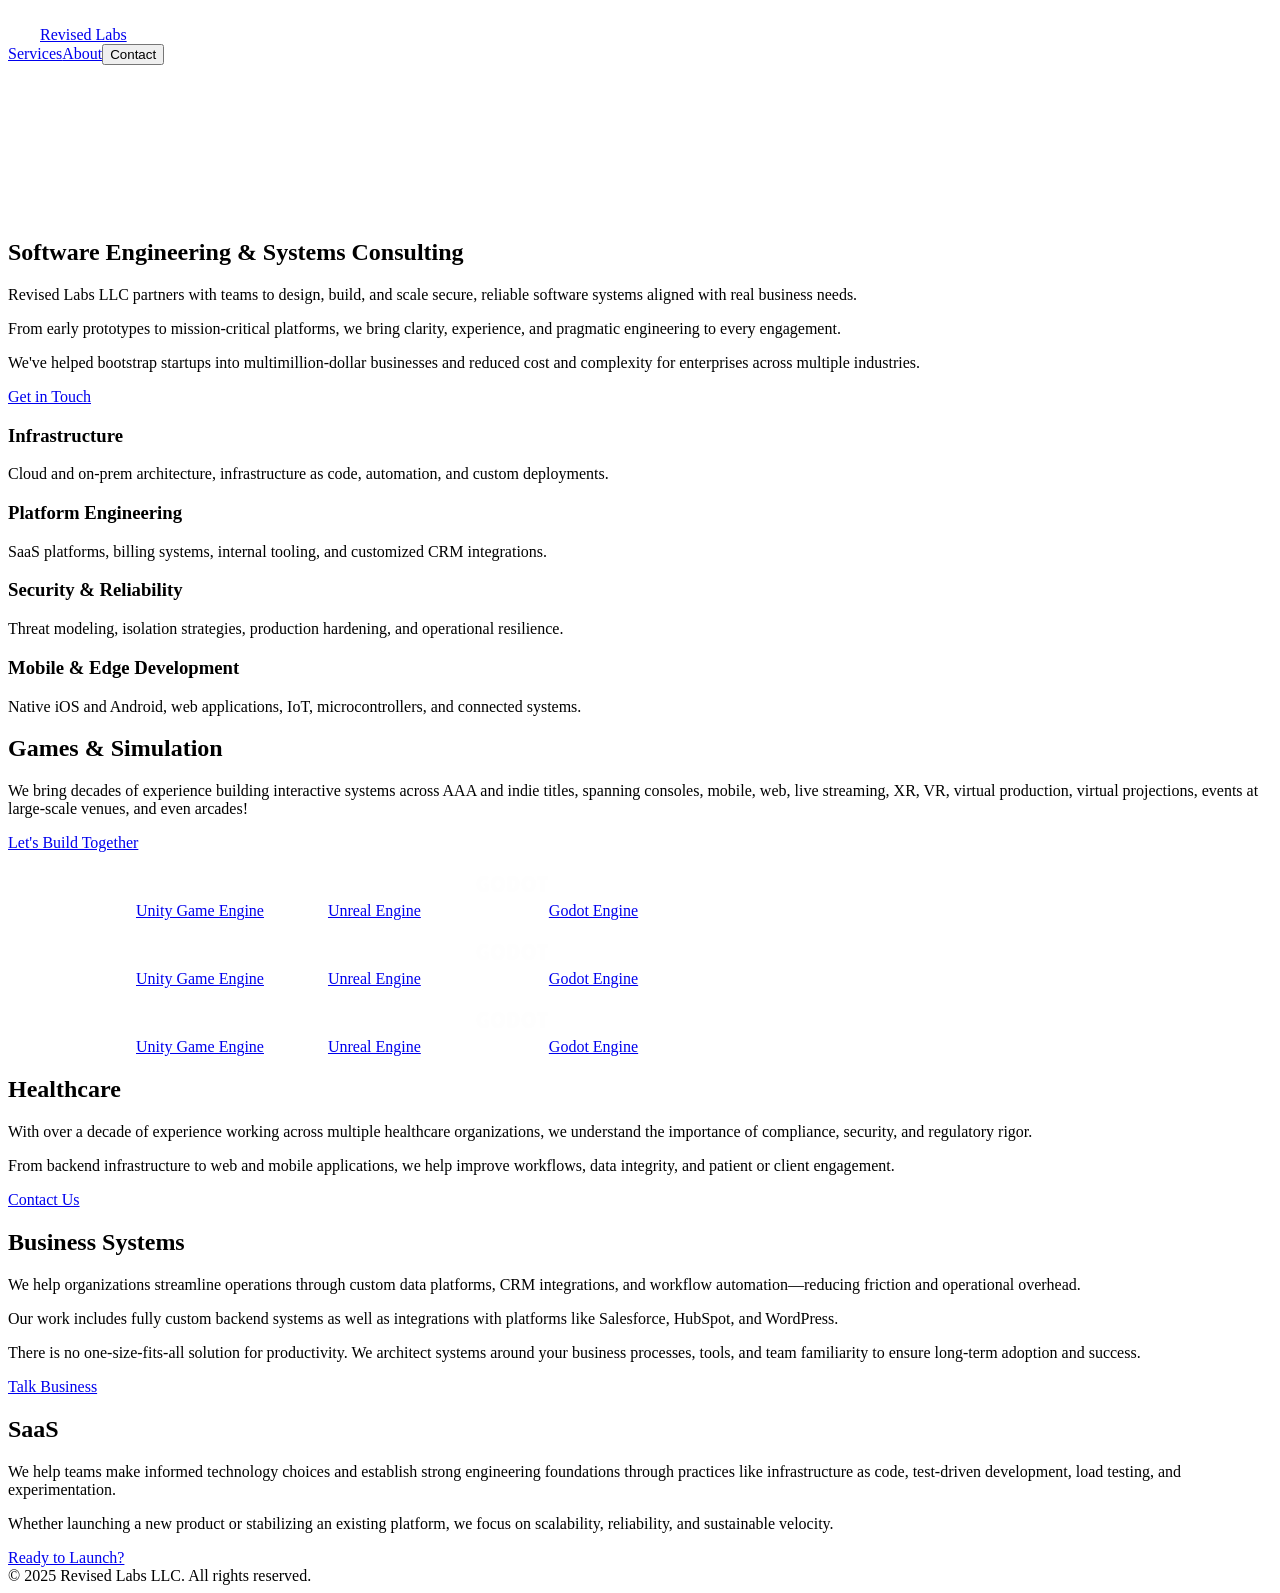
==== commit 35aca759: "trying path" ====
--- a/index.html
+++ b/index.html
@@ -1 +1 @@
-<!DOCTYPE html><!--5lnzVHIUBnwc7Ax_1cDb4--><html lang="en"><head><meta charSet="utf-8"/><meta name="viewport" content="width=device-width, initial-scale=1"/><link rel="preload" href="/_next/static/media/797e433ab948586e-s.p.dbea232f.woff2" as="font" crossorigin="" type="font/woff2"/><link rel="preload" href="/_next/static/media/caa3a2e1cccd8315-s.p.853070df.woff2" as="font" crossorigin="" type="font/woff2"/><link rel="preload" as="image" href="/revised_labs.png"/><link rel="preload" as="image" href="/U_Logo_Small_White_RGB_1C.svg"/><link rel="preload" as="image" href="/UE-Primary-Logo-2023-Vertical-White.svg"/><link rel="preload" as="image" href="/logo_small_monochrome_dark.svg"/><link rel="stylesheet" href="/_next/static/chunks/b23eba26e3c3e248.css" data-precedence="next"/><link rel="preload" as="script" fetchPriority="low" href="/_next/static/chunks/e763ede94ab64db8.js"/><script src="/_next/static/chunks/aa0a7c5c022cbeb9.js" async=""></script><script src="/_next/static/chunks/d4b4a1ad90e2acdb.js" async=""></script><script src="/_next/static/chunks/9f8fab379d1cd10d.js" async=""></script><script src="/_next/static/chunks/turbopack-a59f79d8a855bb9c.js" async=""></script><script src="/_next/static/chunks/30e0348f343b75b8.js" async=""></script><script src="/_next/static/chunks/9a33412247bd9cb0.js" async=""></script><script src="/_next/static/chunks/ff1a16fafef87110.js" async=""></script><script src="/_next/static/chunks/7340adf74ff47ec0.js" async=""></script><meta name="next-size-adjust" content=""/><title>Revised Labs LLC</title><meta name="description" content="Revised Labs LLC provides consulting in infrastructure, systems, and software engineering."/><link rel="icon" href="/favicon.ico?favicon.9a1964d8.ico" sizes="48x46" type="image/x-icon"/><script src="/_next/static/chunks/a6dad97d9634a72d.js" noModule=""></script></head><body class="geist_a71539c9-module__T19VSG__variable geist_mono_8d43a2aa-module__8Li5zG__variable min-h-screen flex flex-col antialiased dark"><div hidden=""><!--$--><!--/$--></div><header class="fixed w-full top-0 z-50 border-b border-gray-200 dark:border-gray-800 bg-white/80 dark:bg-black/40 backdrop-blur"><div class="max-w-4xl mx-auto flex h-16 items-center justify-between px-4"><a class="flex items-center gap-2 font-semibold text-lg" href="/"><img alt="Revised Labs Logo" width="32" height="32" decoding="async" data-nimg="1" style="color:transparent" src="/revised_labs.png"/><span>Revised Labs</span></a><nav class="flex items-center gap-4"><a class="text-sm text-muted-foreground" href="/services">Services</a><a class="text-sm text-muted-foreground" href="/about">About</a><a href="/contact"><button data-slot="button" data-variant="default" data-size="sm" class="inline-flex items-center justify-center whitespace-nowrap text-sm font-medium transition-all disabled:pointer-events-none disabled:opacity-50 [&amp;_svg]:pointer-events-none [&amp;_svg:not([class*=&#x27;size-&#x27;])]:size-4 shrink-0 [&amp;_svg]:shrink-0 outline-none focus-visible:border-ring focus-visible:ring-ring/50 focus-visible:ring-[3px] aria-invalid:ring-destructive/20 dark:aria-invalid:ring-destructive/40 aria-invalid:border-destructive bg-primary text-primary-foreground hover:bg-primary/90 h-8 rounded-md gap-1.5 px-3 has-[&gt;svg]:px-2.5">Contact</button></a></nav></div></header><main class="flex-1"><div class="w-full pt-16"><section class="flex min-h-[100svh] items-center justify-center p-12"><div class="absolute inset-0 overflow-hidden z-0"><canvas></canvas></div><div class="space-y-6 max-w-2xl z-10 pointer-events-none"><h1 class="text-2xl md:text-5xl font-bold tracking-tight">Software Engineering &amp; Systems Consulting</h1><p class="text-lg text-muted-foreground">Revised Labs LLC partners with teams to design, build, and scale secure, reliable software systems aligned with real business needs.</p><p class="text-lg text-muted-foreground">From early prototypes to mission-critical platforms, we bring clarity, experience, and pragmatic engineering to every engagement.</p><p class="text-lg text-muted-foreground">We&#x27;ve helped bootstrap startups into multimillion-dollar businesses and reduced cost and complexity for enterprises across multiple industries.</p><a data-slot="button" data-variant="default" data-size="lg" class="inline-flex items-center justify-center gap-2 whitespace-nowrap text-sm font-medium transition-all disabled:pointer-events-none disabled:opacity-50 [&amp;_svg]:pointer-events-none [&amp;_svg:not([class*=&#x27;size-&#x27;])]:size-4 shrink-0 [&amp;_svg]:shrink-0 outline-none focus-visible:border-ring focus-visible:ring-ring/50 focus-visible:ring-[3px] aria-invalid:ring-destructive/20 dark:aria-invalid:ring-destructive/40 aria-invalid:border-destructive bg-primary text-primary-foreground hover:bg-primary/90 h-10 rounded-md px-6 has-[&gt;svg]:px-4 pointer-events-auto" href="/contact">Get in Touch</a></div></section><section class="flex min-h-[100svh] bg-gray-500 items-center justify-center p-12"><div class="grid gap-6 md:grid-cols-2 max-w-2xl"><div data-slot="card" class="bg-card text-card-foreground flex flex-col gap-6 rounded-xl border py-6 shadow-sm"><div data-slot="card-content" class="px-6 pt-6 space-y-2"><h3 class="font-semibold">Infrastructure</h3><p class="text-sm text-muted-foreground">Cloud and on-prem architecture, infrastructure as code, automation, and custom deployments.</p></div></div><div data-slot="card" class="bg-card text-card-foreground flex flex-col gap-6 rounded-xl border py-6 shadow-sm"><div data-slot="card-content" class="px-6 pt-6 space-y-2"><h3 class="font-semibold">Platform Engineering</h3><p class="text-sm text-muted-foreground">SaaS platforms, billing systems, internal tooling, and customized CRM integrations.</p></div></div><div data-slot="card" class="bg-card text-card-foreground flex flex-col gap-6 rounded-xl border py-6 shadow-sm"><div data-slot="card-content" class="px-6 pt-6 space-y-2"><h3 class="font-semibold">Security &amp; Reliability</h3><p class="text-sm text-muted-foreground">Threat modeling, isolation strategies, production hardening, and operational resilience.</p></div></div><div data-slot="card" class="bg-card text-card-foreground flex flex-col gap-6 rounded-xl border py-6 shadow-sm"><div data-slot="card-content" class="px-6 pt-6 space-y-2"><h3 class="font-semibold">Mobile &amp; Edge Development</h3><p class="text-sm text-muted-foreground">Native iOS and Android, web applications, IoT, microcontrollers, and connected systems.</p></div></div></div></section><section class="flex flex-col items-center justify-center p-12 gap-12"><div class="space-y-6 max-w-2xl mt-12"><h1 class="text-5xl font-bold tracking-tight text-center">Games &amp; Simulation</h1><p class="text-lg text-muted-foreground">We bring decades of experience building interactive systems across AAA and indie titles, spanning consoles, mobile, web, live streaming, XR, VR, virtual production, virtual projections, events at large-scale venues, and even arcades!</p><div class="flex justify-end"><a href="/contact">Let&#x27;s Build Together</a></div></div><div class="relative w-full max-w-xl mx-auto overflow-hidden mb-12"><div class="logo-fade-mask"><div class="logo-track"><div class="flex items-center shrink-0"><div class="flex items-center gap-20 px-10"><a target="_blank" href="https://unity.com"><img alt="Unity logo" width="128" height="64" decoding="async" data-nimg="1" style="color:transparent" src="/U_Logo_Small_White_RGB_1C.svg"/><span class="sr-only">Unity Game Engine</span></a><a target="_blank" href="https://www.unrealengine.com/en-US"><img alt="Unreal Engine logo" width="64" height="64" decoding="async" data-nimg="1" style="color:transparent" src="/UE-Primary-Logo-2023-Vertical-White.svg"/><span class="sr-only">Unreal Engine</span></a><a target="_blank" href="https://godotengine.org"><img alt="Unreal Engine logo" width="128" height="64" decoding="async" data-nimg="1" style="color:transparent" src="/logo_small_monochrome_dark.svg"/><span class="sr-only">Godot Engine</span></a></div></div><div class="flex items-center shrink-0"><div class="flex items-center gap-20 px-10"><a target="_blank" href="https://unity.com"><img alt="Unity logo" width="128" height="64" decoding="async" data-nimg="1" style="color:transparent" src="/U_Logo_Small_White_RGB_1C.svg"/><span class="sr-only">Unity Game Engine</span></a><a target="_blank" href="https://www.unrealengine.com/en-US"><img alt="Unreal Engine logo" width="64" height="64" decoding="async" data-nimg="1" style="color:transparent" src="/UE-Primary-Logo-2023-Vertical-White.svg"/><span class="sr-only">Unreal Engine</span></a><a target="_blank" href="https://godotengine.org"><img alt="Unreal Engine logo" width="128" height="64" decoding="async" data-nimg="1" style="color:transparent" src="/logo_small_monochrome_dark.svg"/><span class="sr-only">Godot Engine</span></a></div></div><div class="flex items-center shrink-0"><div class="flex items-center gap-20 px-10"><a target="_blank" href="https://unity.com"><img alt="Unity logo" width="128" height="64" decoding="async" data-nimg="1" style="color:transparent" src="/U_Logo_Small_White_RGB_1C.svg"/><span class="sr-only">Unity Game Engine</span></a><a target="_blank" href="https://www.unrealengine.com/en-US"><img alt="Unreal Engine logo" width="64" height="64" decoding="async" data-nimg="1" style="color:transparent" src="/UE-Primary-Logo-2023-Vertical-White.svg"/><span class="sr-only">Unreal Engine</span></a><a target="_blank" href="https://godotengine.org"><img alt="Unreal Engine logo" width="128" height="64" decoding="async" data-nimg="1" style="color:transparent" src="/logo_small_monochrome_dark.svg"/><span class="sr-only">Godot Engine</span></a></div></div></div></div></div></section><section class="flex bg-gray-500 items-center justify-center p-12"><div class="space-y-6 max-w-2xl my-12"><h1 class="text-5xl font-bold tracking-tight text-background text-center">Healthcare</h1><p class="text-lg text-muted-foreground">With over a decade of experience working across multiple healthcare organizations, we understand the importance of compliance, security, and regulatory rigor.</p><p class="text-lg text-muted-foreground">From backend infrastructure to web and mobile applications, we help improve workflows, data integrity, and patient or client engagement.</p><div class="flex"><a href="/contact">Contact Us</a></div></div></section><section class="flex items-center justify-center p-12"><div class="space-y-6 max-w-2xl my-12"><h1 class="text-5xl font-bold tracking-tight text-center">Business Systems</h1><p class="text-lg text-muted-foreground">We help organizations streamline operations through custom data platforms, CRM integrations, and workflow automation—reducing friction and operational overhead.</p><p class="text-lg text-muted-foreground">Our work includes fully custom backend systems as well as integrations with platforms like Salesforce, HubSpot, and WordPress.</p><p class="text-lg text-muted-foreground">There is no one-size-fits-all solution for productivity. We architect systems around your business processes, tools, and team familiarity to ensure long-term adoption and success.</p><div class="flex justify-end"><a href="/contact">Talk Business</a></div></div></section><section class="flex bg-gray-500 items-center justify-center p-12"><div class="space-y-6 max-w-2xl my-12"><h1 class="text-5xl font-bold tracking-tight text-background text-center">SaaS</h1><p class="text-lg text-muted-foreground">We help teams make informed technology choices and establish strong engineering foundations through practices like infrastructure as code, test-driven development, load testing, and experimentation.</p><p class="text-lg text-muted-foreground">Whether launching a new product or stabilizing an existing platform, we focus on scalability, reliability, and sustainable velocity.</p><div class="flex"><a href="/contact">Ready to Launch?</a></div></div></section></div><!--$--><!--/$--></main><footer class="w-full border-t py-6"><div class="container mx-auto px-4 text-center text-sm text-muted-foreground">© <!-- -->2025<!-- --> Revised Labs LLC. All rights reserved.</div></footer><section aria-label="Notifications alt+T" tabindex="-1" aria-live="polite" aria-relevant="additions text" aria-atomic="false"></section><script src="/_next/static/chunks/e763ede94ab64db8.js" id="_R_" async=""></script><script>(self.__next_f=self.__next_f||[]).push([0])</script><script>self.__next_f.push([1,"1:\"$Sreact.fragment\"\n2:I[22016,[\"/_next/static/chunks/30e0348f343b75b8.js\",\"/_next/static/chunks/9a33412247bd9cb0.js\"],\"\"]\n3:I[5500,[\"/_next/static/chunks/30e0348f343b75b8.js\",\"/_next/static/chunks/9a33412247bd9cb0.js\"],\"Image\"]\n4:I[39756,[\"/_next/static/chunks/ff1a16fafef87110.js\",\"/_next/static/chunks/7340adf74ff47ec0.js\"],\"default\"]\n5:I[37457,[\"/_next/static/chunks/ff1a16fafef87110.js\",\"/_next/static/chunks/7340adf74ff47ec0.js\"],\"default\"]\n6:I[13354,[\"/_next/static/chunks/30e0348f343b75b8.js\"],\"Toaster\"]\n7:I[92681,[\"/_next/static/chunks/30e0348f343b75b8.js\",\"/_next/static/chunks/9a33412247bd9cb0.js\"],\"default\"]\n13:I[68027,[],\"default\"]\n:HL[\"/_next/static/chunks/b23eba26e3c3e248.css\",\"style\"]\n:HL[\"/_next/static/media/797e433ab948586e-s.p.dbea232f.woff2\",\"font\",{\"crossOrigin\":\"\",\"type\":\"font/woff2\"}]\n:HL[\"/_next/static/media/caa3a2e1cccd8315-s.p.853070df.woff2\",\"font\",{\"crossOrigin\":\"\",\"type\":\"font/woff2\"}]\n"])</script><script>self.__next_f.push([1,"0:{\"P\":null,\"b\":\"5lnzVHIUBnwc7Ax_1cDb4\",\"c\":[\"\",\"\"],\"q\":\"\",\"i\":false,\"f\":[[[\"\",{\"children\":[\"__PAGE__\",{}]},\"$undefined\",\"$undefined\",true],[[\"$\",\"$1\",\"c\",{\"children\":[[[\"$\",\"link\",\"0\",{\"rel\":\"stylesheet\",\"href\":\"/_next/static/chunks/b23eba26e3c3e248.css\",\"precedence\":\"next\",\"crossOrigin\":\"$undefined\",\"nonce\":\"$undefined\"}],[\"$\",\"script\",\"script-0\",{\"src\":\"/_next/static/chunks/30e0348f343b75b8.js\",\"async\":true,\"nonce\":\"$undefined\"}]],[\"$\",\"html\",null,{\"lang\":\"en\",\"children\":[\"$\",\"body\",null,{\"className\":\"geist_a71539c9-module__T19VSG__variable geist_mono_8d43a2aa-module__8Li5zG__variable min-h-screen flex flex-col antialiased dark\",\"children\":[[\"$\",\"header\",null,{\"className\":\"fixed w-full top-0 z-50 border-b border-gray-200 dark:border-gray-800 bg-white/80 dark:bg-black/40 backdrop-blur\",\"children\":[\"$\",\"div\",null,{\"className\":\"max-w-4xl mx-auto flex h-16 items-center justify-between px-4\",\"children\":[[\"$\",\"$L2\",null,{\"href\":\"/\",\"className\":\"flex items-center gap-2 font-semibold text-lg\",\"children\":[[\"$\",\"$L3\",null,{\"src\":\"/revised_labs.png\",\"alt\":\"Revised Labs Logo\",\"width\":32,\"height\":32,\"priority\":true}],[\"$\",\"span\",null,{\"children\":\"Revised Labs\"}]]}],[\"$\",\"nav\",null,{\"className\":\"flex items-center gap-4\",\"children\":[[\"$\",\"$L2\",null,{\"href\":\"/services\",\"className\":\"text-sm text-muted-foreground\",\"children\":\"Services\"}],[\"$\",\"$L2\",null,{\"href\":\"/about\",\"className\":\"text-sm text-muted-foreground\",\"children\":\"About\"}],[\"$\",\"$L2\",null,{\"href\":\"/contact\",\"children\":[\"$\",\"button\",null,{\"data-slot\":\"button\",\"data-variant\":\"default\",\"data-size\":\"sm\",\"className\":\"inline-flex items-center justify-center whitespace-nowrap text-sm font-medium transition-all disabled:pointer-events-none disabled:opacity-50 [\u0026_svg]:pointer-events-none [\u0026_svg:not([class*='size-'])]:size-4 shrink-0 [\u0026_svg]:shrink-0 outline-none focus-visible:border-ring focus-visible:ring-ring/50 focus-visible:ring-[3px] aria-invalid:ring-destructive/20 dark:aria-invalid:ring-destructive/40 aria-invalid:border-destructive bg-primary text-primary-foreground hover:bg-primary/90 h-8 rounded-md gap-1.5 px-3 has-[\u003esvg]:px-2.5\",\"children\":\"Contact\"}]}]]}]]}]}],[\"$\",\"main\",null,{\"className\":\"flex-1\",\"children\":[\"$\",\"$L4\",null,{\"parallelRouterKey\":\"children\",\"error\":\"$undefined\",\"errorStyles\":\"$undefined\",\"errorScripts\":\"$undefined\",\"template\":[\"$\",\"$L5\",null,{}],\"templateStyles\":\"$undefined\",\"templateScripts\":\"$undefined\",\"notFound\":[[[\"$\",\"title\",null,{\"children\":\"404: This page could not be found.\"}],[\"$\",\"div\",null,{\"style\":{\"fontFamily\":\"system-ui,\\\"Segoe UI\\\",Roboto,Helvetica,Arial,sans-serif,\\\"Apple Color Emoji\\\",\\\"Segoe UI Emoji\\\"\",\"height\":\"100vh\",\"textAlign\":\"center\",\"display\":\"flex\",\"flexDirection\":\"column\",\"alignItems\":\"center\",\"justifyContent\":\"center\"},\"children\":[\"$\",\"div\",null,{\"children\":[[\"$\",\"style\",null,{\"dangerouslySetInnerHTML\":{\"__html\":\"body{color:#000;background:#fff;margin:0}.next-error-h1{border-right:1px solid rgba(0,0,0,.3)}@media (prefers-color-scheme:dark){body{color:#fff;background:#000}.next-error-h1{border-right:1px solid rgba(255,255,255,.3)}}\"}}],[\"$\",\"h1\",null,{\"className\":\"next-error-h1\",\"style\":{\"display\":\"inline-block\",\"margin\":\"0 20px 0 0\",\"padding\":\"0 23px 0 0\",\"fontSize\":24,\"fontWeight\":500,\"verticalAlign\":\"top\",\"lineHeight\":\"49px\"},\"children\":404}],[\"$\",\"div\",null,{\"style\":{\"display\":\"inline-block\"},\"children\":[\"$\",\"h2\",null,{\"style\":{\"fontSize\":14,\"fontWeight\":400,\"lineHeight\":\"49px\",\"margin\":0},\"children\":\"This page could not be found.\"}]}]]}]}]],[]],\"forbidden\":\"$undefined\",\"unauthorized\":\"$undefined\"}]}],[\"$\",\"footer\",null,{\"className\":\"w-full border-t py-6\",\"children\":[\"$\",\"div\",null,{\"className\":\"container mx-auto px-4 text-center text-sm text-muted-foreground\",\"children\":[\"© \",2025,\" Revised Labs LLC. All rights reserved.\"]}]}],[\"$\",\"$L6\",null,{\"position\":\"top-center\"}]]}]}]]}],{\"children\":[[\"$\",\"$1\",\"c\",{\"children\":[[\"$\",\"div\",null,{\"className\":\"w-full pt-16\",\"children\":[[\"$\",\"section\",null,{\"className\":\"flex min-h-[100svh] items-center justify-center p-12\",\"children\":[[\"$\",\"$L7\",null,{}],[\"$\",\"div\",null,{\"className\":\"space-y-6 max-w-2xl z-10 pointer-events-none\",\"children\":[[\"$\",\"h1\",null,{\"className\":\"text-2xl md:text-5xl font-bold tracking-tight\",\"children\":\"Software Engineering \u0026 Systems Consulting\"}],[\"$\",\"p\",null,{\"className\":\"text-lg text-muted-foreground\",\"children\":\"Revised Labs LLC partners with teams to design, build, and scale secure, reliable software systems aligned with real business needs.\"}],\"$L8\",\"$L9\",\"$La\"]}]]}],\"$Lb\",\"$Lc\",\"$Ld\",\"$Le\",\"$Lf\"]}],[\"$L10\"],\"$L11\"]}],{},null,false,false]},null,false,false],\"$L12\",false]],\"m\":\"$undefined\",\"G\":[\"$13\",[]],\"S\":true}\n"])</script><script>self.__next_f.push([1,"14:I[97367,[\"/_next/static/chunks/ff1a16fafef87110.js\",\"/_next/static/chunks/7340adf74ff47ec0.js\"],\"OutletBoundary\"]\n15:\"$Sreact.suspense\"\n17:I[97367,[\"/_next/static/chunks/ff1a16fafef87110.js\",\"/_next/static/chunks/7340adf74ff47ec0.js\"],\"ViewportBoundary\"]\n19:I[97367,[\"/_next/static/chunks/ff1a16fafef87110.js\",\"/_next/static/chunks/7340adf74ff47ec0.js\"],\"MetadataBoundary\"]\n8:[\"$\",\"p\",null,{\"className\":\"text-lg text-muted-foreground\",\"children\":\"From early prototypes to mission-critical platforms, we bring clarity, experience, and pragmatic engineering to every engagement.\"}]\n9:[\"$\",\"p\",null,{\"className\":\"text-lg text-muted-foreground\",\"children\":\"We've helped bootstrap startups into multimillion-dollar businesses and reduced cost and complexity for enterprises across multiple industries.\"}]\na:[\"$\",\"$L2\",null,{\"href\":\"/contact\",\"children\":\"Get in Touch\",\"data-slot\":\"button\",\"data-variant\":\"default\",\"data-size\":\"lg\",\"className\":\"inline-flex items-center justify-center gap-2 whitespace-nowrap text-sm font-medium transition-all disabled:pointer-events-none disabled:opacity-50 [\u0026_svg]:pointer-events-none [\u0026_svg:not([class*='size-'])]:size-4 shrink-0 [\u0026_svg]:shrink-0 outline-none focus-visible:border-ring focus-visible:ring-ring/50 focus-visible:ring-[3px] aria-invalid:ring-destructive/20 dark:aria-invalid:ring-destructive/40 aria-invalid:border-destructive bg-primary text-primary-foreground hover:bg-primary/90 h-10 rounded-md px-6 has-[\u003esvg]:px-4 pointer-events-auto\",\"ref\":null}]\n"])</script><script>self.__next_f.push([1,"b:[\"$\",\"section\",null,{\"className\":\"flex min-h-[100svh] bg-gray-500 items-center justify-center p-12\",\"children\":[\"$\",\"div\",null,{\"className\":\"grid gap-6 md:grid-cols-2 max-w-2xl\",\"children\":[[\"$\",\"div\",\"Infrastructure\",{\"data-slot\":\"card\",\"className\":\"bg-card text-card-foreground flex flex-col gap-6 rounded-xl border py-6 shadow-sm\",\"children\":[\"$\",\"div\",null,{\"data-slot\":\"card-content\",\"className\":\"px-6 pt-6 space-y-2\",\"children\":[[\"$\",\"h3\",null,{\"className\":\"font-semibold\",\"children\":\"Infrastructure\"}],[\"$\",\"p\",null,{\"className\":\"text-sm text-muted-foreground\",\"children\":\"Cloud and on-prem architecture, infrastructure as code, automation, and custom deployments.\"}]]}]}],[\"$\",\"div\",\"Platform Engineering\",{\"data-slot\":\"card\",\"className\":\"bg-card text-card-foreground flex flex-col gap-6 rounded-xl border py-6 shadow-sm\",\"children\":[\"$\",\"div\",null,{\"data-slot\":\"card-content\",\"className\":\"px-6 pt-6 space-y-2\",\"children\":[[\"$\",\"h3\",null,{\"className\":\"font-semibold\",\"children\":\"Platform Engineering\"}],[\"$\",\"p\",null,{\"className\":\"text-sm text-muted-foreground\",\"children\":\"SaaS platforms, billing systems, internal tooling, and customized CRM integrations.\"}]]}]}],[\"$\",\"div\",\"Security \u0026 Reliability\",{\"data-slot\":\"card\",\"className\":\"bg-card text-card-foreground flex flex-col gap-6 rounded-xl border py-6 shadow-sm\",\"children\":[\"$\",\"div\",null,{\"data-slot\":\"card-content\",\"className\":\"px-6 pt-6 space-y-2\",\"children\":[[\"$\",\"h3\",null,{\"className\":\"font-semibold\",\"children\":\"Security \u0026 Reliability\"}],[\"$\",\"p\",null,{\"className\":\"text-sm text-muted-foreground\",\"children\":\"Threat modeling, isolation strategies, production hardening, and operational resilience.\"}]]}]}],[\"$\",\"div\",\"Mobile \u0026 Edge Development\",{\"data-slot\":\"card\",\"className\":\"bg-card text-card-foreground flex flex-col gap-6 rounded-xl border py-6 shadow-sm\",\"children\":[\"$\",\"div\",null,{\"data-slot\":\"card-content\",\"className\":\"px-6 pt-6 space-y-2\",\"children\":[[\"$\",\"h3\",null,{\"className\":\"font-semibold\",\"children\":\"Mobile \u0026 Edge Development\"}],[\"$\",\"p\",null,{\"className\":\"text-sm text-muted-foreground\",\"children\":\"Native iOS and Android, web applications, IoT, microcontrollers, and connected systems.\"}]]}]}]]}]}]\n"])</script><script>self.__next_f.push([1,"c:[\"$\",\"section\",null,{\"className\":\"flex flex-col items-center justify-center p-12 gap-12\",\"children\":[[\"$\",\"div\",null,{\"className\":\"space-y-6 max-w-2xl mt-12\",\"children\":[[\"$\",\"h1\",null,{\"className\":\"text-5xl font-bold tracking-tight text-center\",\"children\":\"Games \u0026 Simulation\"}],[\"$\",\"p\",null,{\"className\":\"text-lg text-muted-foreground\",\"children\":\"We bring decades of experience building interactive systems across AAA and indie titles, spanning consoles, mobile, web, live streaming, XR, VR, virtual production, virtual projections, events at large-scale venues, and even arcades!\"}],[\"$\",\"div\",null,{\"className\":\"flex justify-end\",\"children\":[\"$\",\"$L2\",null,{\"href\":\"/contact\",\"children\":\"Let's Build Together\"}]}]]}],[\"$\",\"div\",null,{\"className\":\"relative w-full max-w-xl mx-auto overflow-hidden mb-12\",\"children\":[\"$\",\"div\",null,{\"className\":\"logo-fade-mask\",\"children\":[\"$\",\"div\",null,{\"className\":\"logo-track\",\"children\":[[\"$\",\"div\",null,{\"className\":\"flex items-center shrink-0\",\"children\":[\"$\",\"div\",null,{\"className\":\"flex items-center gap-20 px-10\",\"children\":[[\"$\",\"$L2\",null,{\"href\":\"https://unity.com\",\"target\":\"_blank\",\"children\":[[\"$\",\"$L3\",null,{\"src\":\"/U_Logo_Small_White_RGB_1C.svg\",\"alt\":\"Unity logo\",\"width\":128,\"height\":64,\"priority\":true}],[\"$\",\"span\",null,{\"className\":\"sr-only\",\"children\":\"Unity Game Engine\"}]]}],[\"$\",\"$L2\",null,{\"href\":\"https://www.unrealengine.com/en-US\",\"target\":\"_blank\",\"children\":[[\"$\",\"$L3\",null,{\"src\":\"/UE-Primary-Logo-2023-Vertical-White.svg\",\"alt\":\"Unreal Engine logo\",\"width\":64,\"height\":64,\"priority\":true}],[\"$\",\"span\",null,{\"className\":\"sr-only\",\"children\":\"Unreal Engine\"}]]}],[\"$\",\"$L2\",null,{\"href\":\"https://godotengine.org\",\"target\":\"_blank\",\"children\":[[\"$\",\"$L3\",null,{\"src\":\"/logo_small_monochrome_dark.svg\",\"alt\":\"Unreal Engine logo\",\"width\":128,\"height\":64,\"priority\":true}],[\"$\",\"span\",null,{\"className\":\"sr-only\",\"children\":\"Godot Engine\"}]]}]]}]}],[\"$\",\"div\",null,{\"className\":\"flex items-center shrink-0\",\"children\":[\"$\",\"div\",null,{\"className\":\"flex items-center gap-20 px-10\",\"children\":[[\"$\",\"$L2\",null,{\"href\":\"https://unity.com\",\"target\":\"_blank\",\"children\":[[\"$\",\"$L3\",null,{\"src\":\"/U_Logo_Small_White_RGB_1C.svg\",\"alt\":\"Unity logo\",\"width\":128,\"height\":64,\"priority\":true}],[\"$\",\"span\",null,{\"className\":\"sr-only\",\"children\":\"Unity Game Engine\"}]]}],[\"$\",\"$L2\",null,{\"href\":\"https://www.unrealengine.com/en-US\",\"target\":\"_blank\",\"children\":[[\"$\",\"$L3\",null,{\"src\":\"/UE-Primary-Logo-2023-Vertical-White.svg\",\"alt\":\"Unreal Engine logo\",\"width\":64,\"height\":64,\"priority\":true}],[\"$\",\"span\",null,{\"className\":\"sr-only\",\"children\":\"Unreal Engine\"}]]}],[\"$\",\"$L2\",null,{\"href\":\"https://godotengine.org\",\"target\":\"_blank\",\"children\":[[\"$\",\"$L3\",null,{\"src\":\"/logo_small_monochrome_dark.svg\",\"alt\":\"Unreal Engine logo\",\"width\":128,\"height\":64,\"priority\":true}],[\"$\",\"span\",null,{\"className\":\"sr-only\",\"children\":\"Godot Engine\"}]]}]]}]}],[\"$\",\"div\",null,{\"className\":\"flex items-center shrink-0\",\"children\":[\"$\",\"div\",null,{\"className\":\"flex items-center gap-20 px-10\",\"children\":[[\"$\",\"$L2\",null,{\"href\":\"https://unity.com\",\"target\":\"_blank\",\"children\":[[\"$\",\"$L3\",null,{\"src\":\"/U_Logo_Small_White_RGB_1C.svg\",\"alt\":\"Unity logo\",\"width\":128,\"height\":64,\"priority\":true}],[\"$\",\"span\",null,{\"className\":\"sr-only\",\"children\":\"Unity Game Engine\"}]]}],[\"$\",\"$L2\",null,{\"href\":\"https://www.unrealengine.com/en-US\",\"target\":\"_blank\",\"children\":[[\"$\",\"$L3\",null,{\"src\":\"/UE-Primary-Logo-2023-Vertical-White.svg\",\"alt\":\"Unreal Engine logo\",\"width\":64,\"height\":64,\"priority\":true}],[\"$\",\"span\",null,{\"className\":\"sr-only\",\"children\":\"Unreal Engine\"}]]}],[\"$\",\"$L2\",null,{\"href\":\"https://godotengine.org\",\"target\":\"_blank\",\"children\":[[\"$\",\"$L3\",null,{\"src\":\"/logo_small_monochrome_dark.svg\",\"alt\":\"Unreal Engine logo\",\"width\":128,\"height\":64,\"priority\":true}],[\"$\",\"span\",null,{\"className\":\"sr-only\",\"children\":\"Godot Engine\"}]]}]]}]}]]}]}]}]]}]\n"])</script><script>self.__next_f.push([1,"d:[\"$\",\"section\",null,{\"className\":\"flex bg-gray-500 items-center justify-center p-12\",\"children\":[\"$\",\"div\",null,{\"className\":\"space-y-6 max-w-2xl my-12\",\"children\":[[\"$\",\"h1\",null,{\"className\":\"text-5xl font-bold tracking-tight text-background text-center\",\"children\":\"Healthcare\"}],[\"$\",\"p\",null,{\"className\":\"text-lg text-muted-foreground\",\"children\":\"With over a decade of experience working across multiple healthcare organizations, we understand the importance of compliance, security, and regulatory rigor.\"}],[\"$\",\"p\",null,{\"className\":\"text-lg text-muted-foreground\",\"children\":\"From backend infrastructure to web and mobile applications, we help improve workflows, data integrity, and patient or client engagement.\"}],[\"$\",\"div\",null,{\"className\":\"flex\",\"children\":[\"$\",\"$L2\",null,{\"href\":\"/contact\",\"children\":\"Contact Us\"}]}]]}]}]\ne:[\"$\",\"section\",null,{\"className\":\"flex items-center justify-center p-12\",\"children\":[\"$\",\"div\",null,{\"className\":\"space-y-6 max-w-2xl my-12\",\"children\":[[\"$\",\"h1\",null,{\"className\":\"text-5xl font-bold tracking-tight text-center\",\"children\":\"Business Systems\"}],[\"$\",\"p\",null,{\"className\":\"text-lg text-muted-foreground\",\"children\":\"We help organizations streamline operations through custom data platforms, CRM integrations, and workflow automation—reducing friction and operational overhead.\"}],[\"$\",\"p\",null,{\"className\":\"text-lg text-muted-foreground\",\"children\":\"Our work includes fully custom backend systems as well as integrations with platforms like Salesforce, HubSpot, and WordPress.\"}],[\"$\",\"p\",null,{\"className\":\"text-lg text-muted-foreground\",\"children\":\"There is no one-size-fits-all solution for productivity. We architect systems around your business processes, tools, and team familiarity to ensure long-term adoption and success.\"}],[\"$\",\"div\",null,{\"className\":\"flex justify-end\",\"children\":[\"$\",\"$L2\",null,{\"href\":\"/contact\",\"children\":\"Talk Business\"}]}]]}]}]\nf:[\"$\",\"section\",null,{\"className\":\"flex bg-gray-500 items-center justify-center p-12\",\"children\":[\"$\",\"div\",null,{\"className\":\"space-y-6 max-w-2xl my-12\",\"children\":[[\"$\",\"h1\",null,{\"className\":\"text-5xl font-bold tracking-tight text-background text-center\",\"children\":\"SaaS\"}],[\"$\",\"p\",null,{\"className\":\"text-lg text-muted-foreground\",\"children\":\"We help teams make informed technology choices and establish strong engineering foundations through practices like infrastructure as code, test-driven development, load testing, and experimentation.\"}],[\"$\",\"p\",null,{\"className\":\"text-lg text-muted-foreground\",\"children\":\"Whether launching a new product or stabilizing an existing platform, we focus on scalability, reliability, and sustainable velocity.\"}],[\"$\",\"div\",null,{\"className\":\"flex\",\"children\":[\"$\",\"$L2\",null,{\"href\":\"/contact\",\"children\":\"Ready to Launch?\"}]}]]}]}]\n10:[\"$\",\"script\",\"script-0\",{\"src\":\"/_next/static/chunks/9a33412247bd9cb0.js\",\"async\":true,\"nonce\":\"$undefined\"}]\n11:[\"$\",\"$L14\",null,{\"children\":[\"$\",\"$15\",null,{\"name\":\"Next.MetadataOutlet\",\"children\":\"$@16\"}]}]\n12:[\"$\",\"$1\",\"h\",{\"children\":[null,[\"$\",\"$L17\",null,{\"children\":\"$L18\"}],[\"$\",\"div\",null,{\"hidden\":true,\"children\":[\"$\",\"$L19\",null,{\"children\":[\"$\",\"$15\",null,{\"name\":\"Next.Metadata\",\"children\":\"$L1a\"}]}]}],[\"$\",\"meta\",null,{\"name\":\"next-size-adjust\",\"content\":\"\"}]]}]\n"])</script><script>self.__next_f.push([1,"18:[[\"$\",\"meta\",\"0\",{\"charSet\":\"utf-8\"}],[\"$\",\"meta\",\"1\",{\"name\":\"viewport\",\"content\":\"width=device-width, initial-scale=1\"}]]\n"])</script><script>self.__next_f.push([1,"1b:I[27201,[\"/_next/static/chunks/ff1a16fafef87110.js\",\"/_next/static/chunks/7340adf74ff47ec0.js\"],\"IconMark\"]\n16:null\n1a:[[\"$\",\"title\",\"0\",{\"children\":\"Revised Labs LLC\"}],[\"$\",\"meta\",\"1\",{\"name\":\"description\",\"content\":\"Revised Labs LLC provides consulting in infrastructure, systems, and software engineering.\"}],[\"$\",\"link\",\"2\",{\"rel\":\"icon\",\"href\":\"/favicon.ico?favicon.9a1964d8.ico\",\"sizes\":\"48x46\",\"type\":\"image/x-icon\"}],[\"$\",\"$L1b\",\"3\",{}]]\n"])</script></body></html>+<!DOCTYPE html><!--xpmdP2iyxC4NeC9Fnushd--><html lang="en"><head><meta charSet="utf-8"/><meta name="viewport" content="width=device-width, initial-scale=1"/><link rel="preload" href="/revisedlabs.com/_next/static/media/797e433ab948586e-s.p.dbea232f.woff2" as="font" crossorigin="" type="font/woff2"/><link rel="preload" href="/revisedlabs.com/_next/static/media/caa3a2e1cccd8315-s.p.853070df.woff2" as="font" crossorigin="" type="font/woff2"/><link rel="preload" as="image" href="/revised_labs.png"/><link rel="preload" as="image" href="/U_Logo_Small_White_RGB_1C.svg"/><link rel="preload" as="image" href="/UE-Primary-Logo-2023-Vertical-White.svg"/><link rel="preload" as="image" href="/logo_small_monochrome_dark.svg"/><link rel="stylesheet" href="/revisedlabs.com/_next/static/chunks/b23eba26e3c3e248.css" data-precedence="next"/><link rel="preload" as="script" fetchPriority="low" href="/revisedlabs.com/_next/static/chunks/e763ede94ab64db8.js"/><script src="/revisedlabs.com/_next/static/chunks/aa0a7c5c022cbeb9.js" async=""></script><script src="/revisedlabs.com/_next/static/chunks/d4b4a1ad90e2acdb.js" async=""></script><script src="/revisedlabs.com/_next/static/chunks/ad9ae217cc268f86.js" async=""></script><script src="/revisedlabs.com/_next/static/chunks/turbopack-08ae9ae83da7f808.js" async=""></script><script src="/revisedlabs.com/_next/static/chunks/428c0fe104c5d38a.js" async=""></script><script src="/revisedlabs.com/_next/static/chunks/9a33412247bd9cb0.js" async=""></script><script src="/revisedlabs.com/_next/static/chunks/ff1a16fafef87110.js" async=""></script><script src="/revisedlabs.com/_next/static/chunks/7340adf74ff47ec0.js" async=""></script><meta name="next-size-adjust" content=""/><title>Revised Labs LLC</title><meta name="description" content="Revised Labs LLC provides consulting in infrastructure, systems, and software engineering."/><link rel="icon" href="/revisedlabs.com/favicon.ico?favicon.9a1964d8.ico" sizes="48x46" type="image/x-icon"/><script src="/revisedlabs.com/_next/static/chunks/a6dad97d9634a72d.js" noModule=""></script></head><body class="geist_a71539c9-module__T19VSG__variable geist_mono_8d43a2aa-module__8Li5zG__variable min-h-screen flex flex-col antialiased dark"><div hidden=""><!--$--><!--/$--></div><header class="fixed w-full top-0 z-50 border-b border-gray-200 dark:border-gray-800 bg-white/80 dark:bg-black/40 backdrop-blur"><div class="max-w-4xl mx-auto flex h-16 items-center justify-between px-4"><a class="flex items-center gap-2 font-semibold text-lg" href="/revisedlabs.com"><img alt="Revised Labs Logo" width="32" height="32" decoding="async" data-nimg="1" style="color:transparent" src="/revised_labs.png"/><span>Revised Labs</span></a><nav class="flex items-center gap-4"><a class="text-sm text-muted-foreground" href="/revisedlabs.com/services/">Services</a><a class="text-sm text-muted-foreground" href="/revisedlabs.com/about/">About</a><a href="/revisedlabs.com/contact/"><button data-slot="button" data-variant="default" data-size="sm" class="inline-flex items-center justify-center whitespace-nowrap text-sm font-medium transition-all disabled:pointer-events-none disabled:opacity-50 [&amp;_svg]:pointer-events-none [&amp;_svg:not([class*=&#x27;size-&#x27;])]:size-4 shrink-0 [&amp;_svg]:shrink-0 outline-none focus-visible:border-ring focus-visible:ring-ring/50 focus-visible:ring-[3px] aria-invalid:ring-destructive/20 dark:aria-invalid:ring-destructive/40 aria-invalid:border-destructive bg-primary text-primary-foreground hover:bg-primary/90 h-8 rounded-md gap-1.5 px-3 has-[&gt;svg]:px-2.5">Contact</button></a></nav></div></header><main class="flex-1"><div class="w-full pt-16"><section class="flex min-h-[100svh] items-center justify-center p-12"><div class="absolute inset-0 overflow-hidden z-0"><canvas></canvas></div><div class="space-y-6 max-w-2xl z-10 pointer-events-none"><h1 class="text-2xl md:text-5xl font-bold tracking-tight">Software Engineering &amp; Systems Consulting</h1><p class="text-lg text-muted-foreground">Revised Labs LLC partners with teams to design, build, and scale secure, reliable software systems aligned with real business needs.</p><p class="text-lg text-muted-foreground">From early prototypes to mission-critical platforms, we bring clarity, experience, and pragmatic engineering to every engagement.</p><p class="text-lg text-muted-foreground">We&#x27;ve helped bootstrap startups into multimillion-dollar businesses and reduced cost and complexity for enterprises across multiple industries.</p><a data-slot="button" data-variant="default" data-size="lg" class="inline-flex items-center justify-center gap-2 whitespace-nowrap text-sm font-medium transition-all disabled:pointer-events-none disabled:opacity-50 [&amp;_svg]:pointer-events-none [&amp;_svg:not([class*=&#x27;size-&#x27;])]:size-4 shrink-0 [&amp;_svg]:shrink-0 outline-none focus-visible:border-ring focus-visible:ring-ring/50 focus-visible:ring-[3px] aria-invalid:ring-destructive/20 dark:aria-invalid:ring-destructive/40 aria-invalid:border-destructive bg-primary text-primary-foreground hover:bg-primary/90 h-10 rounded-md px-6 has-[&gt;svg]:px-4 pointer-events-auto" href="/revisedlabs.com/contact/">Get in Touch</a></div></section><section class="flex min-h-[100svh] bg-gray-500 items-center justify-center p-12"><div class="grid gap-6 md:grid-cols-2 max-w-2xl"><div data-slot="card" class="bg-card text-card-foreground flex flex-col gap-6 rounded-xl border py-6 shadow-sm"><div data-slot="card-content" class="px-6 pt-6 space-y-2"><h3 class="font-semibold">Infrastructure</h3><p class="text-sm text-muted-foreground">Cloud and on-prem architecture, infrastructure as code, automation, and custom deployments.</p></div></div><div data-slot="card" class="bg-card text-card-foreground flex flex-col gap-6 rounded-xl border py-6 shadow-sm"><div data-slot="card-content" class="px-6 pt-6 space-y-2"><h3 class="font-semibold">Platform Engineering</h3><p class="text-sm text-muted-foreground">SaaS platforms, billing systems, internal tooling, and customized CRM integrations.</p></div></div><div data-slot="card" class="bg-card text-card-foreground flex flex-col gap-6 rounded-xl border py-6 shadow-sm"><div data-slot="card-content" class="px-6 pt-6 space-y-2"><h3 class="font-semibold">Security &amp; Reliability</h3><p class="text-sm text-muted-foreground">Threat modeling, isolation strategies, production hardening, and operational resilience.</p></div></div><div data-slot="card" class="bg-card text-card-foreground flex flex-col gap-6 rounded-xl border py-6 shadow-sm"><div data-slot="card-content" class="px-6 pt-6 space-y-2"><h3 class="font-semibold">Mobile &amp; Edge Development</h3><p class="text-sm text-muted-foreground">Native iOS and Android, web applications, IoT, microcontrollers, and connected systems.</p></div></div></div></section><section class="flex flex-col items-center justify-center p-12 gap-12"><div class="space-y-6 max-w-2xl mt-12"><h1 class="text-5xl font-bold tracking-tight text-center">Games &amp; Simulation</h1><p class="text-lg text-muted-foreground">We bring decades of experience building interactive systems across AAA and indie titles, spanning consoles, mobile, web, live streaming, XR, VR, virtual production, virtual projections, events at large-scale venues, and even arcades!</p><div class="flex justify-end"><a href="/revisedlabs.com/contact/">Let&#x27;s Build Together</a></div></div><div class="relative w-full max-w-xl mx-auto overflow-hidden mb-12"><div class="logo-fade-mask"><div class="logo-track"><div class="flex items-center shrink-0"><div class="flex items-center gap-20 px-10"><a target="_blank" href="https://unity.com"><img alt="Unity logo" width="128" height="64" decoding="async" data-nimg="1" style="color:transparent" src="/U_Logo_Small_White_RGB_1C.svg"/><span class="sr-only">Unity Game Engine</span></a><a target="_blank" href="https://www.unrealengine.com/en-US"><img alt="Unreal Engine logo" width="64" height="64" decoding="async" data-nimg="1" style="color:transparent" src="/UE-Primary-Logo-2023-Vertical-White.svg"/><span class="sr-only">Unreal Engine</span></a><a target="_blank" href="https://godotengine.org"><img alt="Unreal Engine logo" width="128" height="64" decoding="async" data-nimg="1" style="color:transparent" src="/logo_small_monochrome_dark.svg"/><span class="sr-only">Godot Engine</span></a></div></div><div class="flex items-center shrink-0"><div class="flex items-center gap-20 px-10"><a target="_blank" href="https://unity.com"><img alt="Unity logo" width="128" height="64" decoding="async" data-nimg="1" style="color:transparent" src="/U_Logo_Small_White_RGB_1C.svg"/><span class="sr-only">Unity Game Engine</span></a><a target="_blank" href="https://www.unrealengine.com/en-US"><img alt="Unreal Engine logo" width="64" height="64" decoding="async" data-nimg="1" style="color:transparent" src="/UE-Primary-Logo-2023-Vertical-White.svg"/><span class="sr-only">Unreal Engine</span></a><a target="_blank" href="https://godotengine.org"><img alt="Unreal Engine logo" width="128" height="64" decoding="async" data-nimg="1" style="color:transparent" src="/logo_small_monochrome_dark.svg"/><span class="sr-only">Godot Engine</span></a></div></div><div class="flex items-center shrink-0"><div class="flex items-center gap-20 px-10"><a target="_blank" href="https://unity.com"><img alt="Unity logo" width="128" height="64" decoding="async" data-nimg="1" style="color:transparent" src="/U_Logo_Small_White_RGB_1C.svg"/><span class="sr-only">Unity Game Engine</span></a><a target="_blank" href="https://www.unrealengine.com/en-US"><img alt="Unreal Engine logo" width="64" height="64" decoding="async" data-nimg="1" style="color:transparent" src="/UE-Primary-Logo-2023-Vertical-White.svg"/><span class="sr-only">Unreal Engine</span></a><a target="_blank" href="https://godotengine.org"><img alt="Unreal Engine logo" width="128" height="64" decoding="async" data-nimg="1" style="color:transparent" src="/logo_small_monochrome_dark.svg"/><span class="sr-only">Godot Engine</span></a></div></div></div></div></div></section><section class="flex bg-gray-500 items-center justify-center p-12"><div class="space-y-6 max-w-2xl my-12"><h1 class="text-5xl font-bold tracking-tight text-background text-center">Healthcare</h1><p class="text-lg text-muted-foreground">With over a decade of experience working across multiple healthcare organizations, we understand the importance of compliance, security, and regulatory rigor.</p><p class="text-lg text-muted-foreground">From backend infrastructure to web and mobile applications, we help improve workflows, data integrity, and patient or client engagement.</p><div class="flex"><a href="/revisedlabs.com/contact/">Contact Us</a></div></div></section><section class="flex items-center justify-center p-12"><div class="space-y-6 max-w-2xl my-12"><h1 class="text-5xl font-bold tracking-tight text-center">Business Systems</h1><p class="text-lg text-muted-foreground">We help organizations streamline operations through custom data platforms, CRM integrations, and workflow automation—reducing friction and operational overhead.</p><p class="text-lg text-muted-foreground">Our work includes fully custom backend systems as well as integrations with platforms like Salesforce, HubSpot, and WordPress.</p><p class="text-lg text-muted-foreground">There is no one-size-fits-all solution for productivity. We architect systems around your business processes, tools, and team familiarity to ensure long-term adoption and success.</p><div class="flex justify-end"><a href="/revisedlabs.com/contact/">Talk Business</a></div></div></section><section class="flex bg-gray-500 items-center justify-center p-12"><div class="space-y-6 max-w-2xl my-12"><h1 class="text-5xl font-bold tracking-tight text-background text-center">SaaS</h1><p class="text-lg text-muted-foreground">We help teams make informed technology choices and establish strong engineering foundations through practices like infrastructure as code, test-driven development, load testing, and experimentation.</p><p class="text-lg text-muted-foreground">Whether launching a new product or stabilizing an existing platform, we focus on scalability, reliability, and sustainable velocity.</p><div class="flex"><a href="/revisedlabs.com/contact/">Ready to Launch?</a></div></div></section></div><!--$--><!--/$--></main><footer class="w-full border-t py-6"><div class="container mx-auto px-4 text-center text-sm text-muted-foreground">© <!-- -->2025<!-- --> Revised Labs LLC. All rights reserved.</div></footer><section aria-label="Notifications alt+T" tabindex="-1" aria-live="polite" aria-relevant="additions text" aria-atomic="false"></section><script src="/revisedlabs.com/_next/static/chunks/e763ede94ab64db8.js" id="_R_" async=""></script><script>(self.__next_f=self.__next_f||[]).push([0])</script><script>self.__next_f.push([1,"1:\"$Sreact.fragment\"\n2:I[22016,[\"/revisedlabs.com/_next/static/chunks/428c0fe104c5d38a.js\",\"/revisedlabs.com/_next/static/chunks/9a33412247bd9cb0.js\"],\"\"]\n3:I[5500,[\"/revisedlabs.com/_next/static/chunks/428c0fe104c5d38a.js\",\"/revisedlabs.com/_next/static/chunks/9a33412247bd9cb0.js\"],\"Image\"]\n4:I[39756,[\"/revisedlabs.com/_next/static/chunks/ff1a16fafef87110.js\",\"/revisedlabs.com/_next/static/chunks/7340adf74ff47ec0.js\"],\"default\"]\n5:I[37457,[\"/revisedlabs.com/_next/static/chunks/ff1a16fafef87110.js\",\"/revisedlabs.com/_next/static/chunks/7340adf74ff47ec0.js\"],\"default\"]\n6:I[13354,[\"/revisedlabs.com/_next/static/chunks/428c0fe104c5d38a.js\"],\"Toaster\"]\n7:I[92681,[\"/revisedlabs.com/_next/static/chunks/428c0fe104c5d38a.js\",\"/revisedlabs.com/_next/static/chunks/9a33412247bd9cb0.js\"],\"default\"]\n13:I[68027,[],\"default\"]\n:HL[\"/revisedlabs.com/_next/static/chunks/b23eba26e3c3e248.css\",\"style\"]\n:HL[\"/revisedlabs.com/_next/static/media/797e433ab948586e-s.p.dbea232f.woff2\",\"font\",{\"crossOrigin\":\"\",\"type\":\"font/woff2\"}]\n:HL[\"/revisedlabs.com/_next/static/media/caa3a2e1cccd8315-s.p.853070df.woff2\",\"font\",{\"crossOrigin\":\"\",\"type\":\"font/woff2\"}]\n"])</script><script>self.__next_f.push([1,"0:{\"P\":null,\"b\":\"xpmdP2iyxC4NeC9Fnushd\",\"c\":[\"\",\"\"],\"q\":\"\",\"i\":false,\"f\":[[[\"\",{\"children\":[\"__PAGE__\",{}]},\"$undefined\",\"$undefined\",true],[[\"$\",\"$1\",\"c\",{\"children\":[[[\"$\",\"link\",\"0\",{\"rel\":\"stylesheet\",\"href\":\"/revisedlabs.com/_next/static/chunks/b23eba26e3c3e248.css\",\"precedence\":\"next\",\"crossOrigin\":\"$undefined\",\"nonce\":\"$undefined\"}],[\"$\",\"script\",\"script-0\",{\"src\":\"/revisedlabs.com/_next/static/chunks/428c0fe104c5d38a.js\",\"async\":true,\"nonce\":\"$undefined\"}]],[\"$\",\"html\",null,{\"lang\":\"en\",\"children\":[\"$\",\"body\",null,{\"className\":\"geist_a71539c9-module__T19VSG__variable geist_mono_8d43a2aa-module__8Li5zG__variable min-h-screen flex flex-col antialiased dark\",\"children\":[[\"$\",\"header\",null,{\"className\":\"fixed w-full top-0 z-50 border-b border-gray-200 dark:border-gray-800 bg-white/80 dark:bg-black/40 backdrop-blur\",\"children\":[\"$\",\"div\",null,{\"className\":\"max-w-4xl mx-auto flex h-16 items-center justify-between px-4\",\"children\":[[\"$\",\"$L2\",null,{\"href\":\"/\",\"className\":\"flex items-center gap-2 font-semibold text-lg\",\"children\":[[\"$\",\"$L3\",null,{\"src\":\"/revised_labs.png\",\"alt\":\"Revised Labs Logo\",\"width\":32,\"height\":32,\"priority\":true}],[\"$\",\"span\",null,{\"children\":\"Revised Labs\"}]]}],[\"$\",\"nav\",null,{\"className\":\"flex items-center gap-4\",\"children\":[[\"$\",\"$L2\",null,{\"href\":\"/services\",\"className\":\"text-sm text-muted-foreground\",\"children\":\"Services\"}],[\"$\",\"$L2\",null,{\"href\":\"/about\",\"className\":\"text-sm text-muted-foreground\",\"children\":\"About\"}],[\"$\",\"$L2\",null,{\"href\":\"/contact\",\"children\":[\"$\",\"button\",null,{\"data-slot\":\"button\",\"data-variant\":\"default\",\"data-size\":\"sm\",\"className\":\"inline-flex items-center justify-center whitespace-nowrap text-sm font-medium transition-all disabled:pointer-events-none disabled:opacity-50 [\u0026_svg]:pointer-events-none [\u0026_svg:not([class*='size-'])]:size-4 shrink-0 [\u0026_svg]:shrink-0 outline-none focus-visible:border-ring focus-visible:ring-ring/50 focus-visible:ring-[3px] aria-invalid:ring-destructive/20 dark:aria-invalid:ring-destructive/40 aria-invalid:border-destructive bg-primary text-primary-foreground hover:bg-primary/90 h-8 rounded-md gap-1.5 px-3 has-[\u003esvg]:px-2.5\",\"children\":\"Contact\"}]}]]}]]}]}],[\"$\",\"main\",null,{\"className\":\"flex-1\",\"children\":[\"$\",\"$L4\",null,{\"parallelRouterKey\":\"children\",\"error\":\"$undefined\",\"errorStyles\":\"$undefined\",\"errorScripts\":\"$undefined\",\"template\":[\"$\",\"$L5\",null,{}],\"templateStyles\":\"$undefined\",\"templateScripts\":\"$undefined\",\"notFound\":[[[\"$\",\"title\",null,{\"children\":\"404: This page could not be found.\"}],[\"$\",\"div\",null,{\"style\":{\"fontFamily\":\"system-ui,\\\"Segoe UI\\\",Roboto,Helvetica,Arial,sans-serif,\\\"Apple Color Emoji\\\",\\\"Segoe UI Emoji\\\"\",\"height\":\"100vh\",\"textAlign\":\"center\",\"display\":\"flex\",\"flexDirection\":\"column\",\"alignItems\":\"center\",\"justifyContent\":\"center\"},\"children\":[\"$\",\"div\",null,{\"children\":[[\"$\",\"style\",null,{\"dangerouslySetInnerHTML\":{\"__html\":\"body{color:#000;background:#fff;margin:0}.next-error-h1{border-right:1px solid rgba(0,0,0,.3)}@media (prefers-color-scheme:dark){body{color:#fff;background:#000}.next-error-h1{border-right:1px solid rgba(255,255,255,.3)}}\"}}],[\"$\",\"h1\",null,{\"className\":\"next-error-h1\",\"style\":{\"display\":\"inline-block\",\"margin\":\"0 20px 0 0\",\"padding\":\"0 23px 0 0\",\"fontSize\":24,\"fontWeight\":500,\"verticalAlign\":\"top\",\"lineHeight\":\"49px\"},\"children\":404}],[\"$\",\"div\",null,{\"style\":{\"display\":\"inline-block\"},\"children\":[\"$\",\"h2\",null,{\"style\":{\"fontSize\":14,\"fontWeight\":400,\"lineHeight\":\"49px\",\"margin\":0},\"children\":\"This page could not be found.\"}]}]]}]}]],[]],\"forbidden\":\"$undefined\",\"unauthorized\":\"$undefined\"}]}],[\"$\",\"footer\",null,{\"className\":\"w-full border-t py-6\",\"children\":[\"$\",\"div\",null,{\"className\":\"container mx-auto px-4 text-center text-sm text-muted-foreground\",\"children\":[\"© \",2025,\" Revised Labs LLC. All rights reserved.\"]}]}],[\"$\",\"$L6\",null,{\"position\":\"top-center\"}]]}]}]]}],{\"children\":[[\"$\",\"$1\",\"c\",{\"children\":[[\"$\",\"div\",null,{\"className\":\"w-full pt-16\",\"children\":[[\"$\",\"section\",null,{\"className\":\"flex min-h-[100svh] items-center justify-center p-12\",\"children\":[[\"$\",\"$L7\",null,{}],[\"$\",\"div\",null,{\"className\":\"space-y-6 max-w-2xl z-10 pointer-events-none\",\"children\":[[\"$\",\"h1\",null,{\"className\":\"text-2xl md:text-5xl font-bold tracking-tight\",\"children\":\"Software Engineering \u0026 Systems Consulting\"}],[\"$\",\"p\",null,{\"className\":\"text-lg text-muted-foreground\",\"children\":\"Revised Labs LLC partners with teams to design, build, and scale secure, reliable software systems aligned with real business needs.\"}],\"$L8\",\"$L9\",\"$La\"]}]]}],\"$Lb\",\"$Lc\",\"$Ld\",\"$Le\",\"$Lf\"]}],[\"$L10\"],\"$L11\"]}],{},null,false,false]},null,false,false],\"$L12\",false]],\"m\":\"$undefined\",\"G\":[\"$13\",[]],\"S\":true}\n"])</script><script>self.__next_f.push([1,"14:I[97367,[\"/revisedlabs.com/_next/static/chunks/ff1a16fafef87110.js\",\"/revisedlabs.com/_next/static/chunks/7340adf74ff47ec0.js\"],\"OutletBoundary\"]\n15:\"$Sreact.suspense\"\n17:I[97367,[\"/revisedlabs.com/_next/static/chunks/ff1a16fafef87110.js\",\"/revisedlabs.com/_next/static/chunks/7340adf74ff47ec0.js\"],\"ViewportBoundary\"]\n19:I[97367,[\"/revisedlabs.com/_next/static/chunks/ff1a16fafef87110.js\",\"/revisedlabs.com/_next/static/chunks/7340adf74ff47ec0.js\"],\"MetadataBoundary\"]\n8:[\"$\",\"p\",null,{\"className\":\"text-lg text-muted-foreground\",\"children\":\"From early prototypes to mission-critical platforms, we bring clarity, experience, and pragmatic engineering to every engagement.\"}]\n9:[\"$\",\"p\",null,{\"className\":\"text-lg text-muted-foreground\",\"children\":\"We've helped bootstrap startups into multimillion-dollar businesses and reduced cost and complexity for enterprises across multiple industries.\"}]\na:[\"$\",\"$L2\",null,{\"href\":\"/contact\",\"children\":\"Get in Touch\",\"data-slot\":\"button\",\"data-variant\":\"default\",\"data-size\":\"lg\",\"className\":\"inline-flex items-center justify-center gap-2 whitespace-nowrap text-sm font-medium transition-all disabled:pointer-events-none disabled:opacity-50 [\u0026_svg]:pointer-events-none [\u0026_svg:not([class*='size-'])]:size-4 shrink-0 [\u0026_svg]:shrink-0 outline-none focus-visible:border-ring focus-visible:ring-ring/50 focus-visible:ring-[3px] aria-invalid:ring-destructive/20 dark:aria-invalid:ring-destructive/40 aria-invalid:border-destructive bg-primary text-primary-foreground hover:bg-primary/90 h-10 rounded-md px-6 has-[\u003esvg]:px-4 pointer-events-auto\",\"ref\":null}]\n"])</script><script>self.__next_f.push([1,"b:[\"$\",\"section\",null,{\"className\":\"flex min-h-[100svh] bg-gray-500 items-center justify-center p-12\",\"children\":[\"$\",\"div\",null,{\"className\":\"grid gap-6 md:grid-cols-2 max-w-2xl\",\"children\":[[\"$\",\"div\",\"Infrastructure\",{\"data-slot\":\"card\",\"className\":\"bg-card text-card-foreground flex flex-col gap-6 rounded-xl border py-6 shadow-sm\",\"children\":[\"$\",\"div\",null,{\"data-slot\":\"card-content\",\"className\":\"px-6 pt-6 space-y-2\",\"children\":[[\"$\",\"h3\",null,{\"className\":\"font-semibold\",\"children\":\"Infrastructure\"}],[\"$\",\"p\",null,{\"className\":\"text-sm text-muted-foreground\",\"children\":\"Cloud and on-prem architecture, infrastructure as code, automation, and custom deployments.\"}]]}]}],[\"$\",\"div\",\"Platform Engineering\",{\"data-slot\":\"card\",\"className\":\"bg-card text-card-foreground flex flex-col gap-6 rounded-xl border py-6 shadow-sm\",\"children\":[\"$\",\"div\",null,{\"data-slot\":\"card-content\",\"className\":\"px-6 pt-6 space-y-2\",\"children\":[[\"$\",\"h3\",null,{\"className\":\"font-semibold\",\"children\":\"Platform Engineering\"}],[\"$\",\"p\",null,{\"className\":\"text-sm text-muted-foreground\",\"children\":\"SaaS platforms, billing systems, internal tooling, and customized CRM integrations.\"}]]}]}],[\"$\",\"div\",\"Security \u0026 Reliability\",{\"data-slot\":\"card\",\"className\":\"bg-card text-card-foreground flex flex-col gap-6 rounded-xl border py-6 shadow-sm\",\"children\":[\"$\",\"div\",null,{\"data-slot\":\"card-content\",\"className\":\"px-6 pt-6 space-y-2\",\"children\":[[\"$\",\"h3\",null,{\"className\":\"font-semibold\",\"children\":\"Security \u0026 Reliability\"}],[\"$\",\"p\",null,{\"className\":\"text-sm text-muted-foreground\",\"children\":\"Threat modeling, isolation strategies, production hardening, and operational resilience.\"}]]}]}],[\"$\",\"div\",\"Mobile \u0026 Edge Development\",{\"data-slot\":\"card\",\"className\":\"bg-card text-card-foreground flex flex-col gap-6 rounded-xl border py-6 shadow-sm\",\"children\":[\"$\",\"div\",null,{\"data-slot\":\"card-content\",\"className\":\"px-6 pt-6 space-y-2\",\"children\":[[\"$\",\"h3\",null,{\"className\":\"font-semibold\",\"children\":\"Mobile \u0026 Edge Development\"}],[\"$\",\"p\",null,{\"className\":\"text-sm text-muted-foreground\",\"children\":\"Native iOS and Android, web applications, IoT, microcontrollers, and connected systems.\"}]]}]}]]}]}]\n"])</script><script>self.__next_f.push([1,"c:[\"$\",\"section\",null,{\"className\":\"flex flex-col items-center justify-center p-12 gap-12\",\"children\":[[\"$\",\"div\",null,{\"className\":\"space-y-6 max-w-2xl mt-12\",\"children\":[[\"$\",\"h1\",null,{\"className\":\"text-5xl font-bold tracking-tight text-center\",\"children\":\"Games \u0026 Simulation\"}],[\"$\",\"p\",null,{\"className\":\"text-lg text-muted-foreground\",\"children\":\"We bring decades of experience building interactive systems across AAA and indie titles, spanning consoles, mobile, web, live streaming, XR, VR, virtual production, virtual projections, events at large-scale venues, and even arcades!\"}],[\"$\",\"div\",null,{\"className\":\"flex justify-end\",\"children\":[\"$\",\"$L2\",null,{\"href\":\"/contact\",\"children\":\"Let's Build Together\"}]}]]}],[\"$\",\"div\",null,{\"className\":\"relative w-full max-w-xl mx-auto overflow-hidden mb-12\",\"children\":[\"$\",\"div\",null,{\"className\":\"logo-fade-mask\",\"children\":[\"$\",\"div\",null,{\"className\":\"logo-track\",\"children\":[[\"$\",\"div\",null,{\"className\":\"flex items-center shrink-0\",\"children\":[\"$\",\"div\",null,{\"className\":\"flex items-center gap-20 px-10\",\"children\":[[\"$\",\"$L2\",null,{\"href\":\"https://unity.com\",\"target\":\"_blank\",\"children\":[[\"$\",\"$L3\",null,{\"src\":\"/U_Logo_Small_White_RGB_1C.svg\",\"alt\":\"Unity logo\",\"width\":128,\"height\":64,\"priority\":true}],[\"$\",\"span\",null,{\"className\":\"sr-only\",\"children\":\"Unity Game Engine\"}]]}],[\"$\",\"$L2\",null,{\"href\":\"https://www.unrealengine.com/en-US\",\"target\":\"_blank\",\"children\":[[\"$\",\"$L3\",null,{\"src\":\"/UE-Primary-Logo-2023-Vertical-White.svg\",\"alt\":\"Unreal Engine logo\",\"width\":64,\"height\":64,\"priority\":true}],[\"$\",\"span\",null,{\"className\":\"sr-only\",\"children\":\"Unreal Engine\"}]]}],[\"$\",\"$L2\",null,{\"href\":\"https://godotengine.org\",\"target\":\"_blank\",\"children\":[[\"$\",\"$L3\",null,{\"src\":\"/logo_small_monochrome_dark.svg\",\"alt\":\"Unreal Engine logo\",\"width\":128,\"height\":64,\"priority\":true}],[\"$\",\"span\",null,{\"className\":\"sr-only\",\"children\":\"Godot Engine\"}]]}]]}]}],[\"$\",\"div\",null,{\"className\":\"flex items-center shrink-0\",\"children\":[\"$\",\"div\",null,{\"className\":\"flex items-center gap-20 px-10\",\"children\":[[\"$\",\"$L2\",null,{\"href\":\"https://unity.com\",\"target\":\"_blank\",\"children\":[[\"$\",\"$L3\",null,{\"src\":\"/U_Logo_Small_White_RGB_1C.svg\",\"alt\":\"Unity logo\",\"width\":128,\"height\":64,\"priority\":true}],[\"$\",\"span\",null,{\"className\":\"sr-only\",\"children\":\"Unity Game Engine\"}]]}],[\"$\",\"$L2\",null,{\"href\":\"https://www.unrealengine.com/en-US\",\"target\":\"_blank\",\"children\":[[\"$\",\"$L3\",null,{\"src\":\"/UE-Primary-Logo-2023-Vertical-White.svg\",\"alt\":\"Unreal Engine logo\",\"width\":64,\"height\":64,\"priority\":true}],[\"$\",\"span\",null,{\"className\":\"sr-only\",\"children\":\"Unreal Engine\"}]]}],[\"$\",\"$L2\",null,{\"href\":\"https://godotengine.org\",\"target\":\"_blank\",\"children\":[[\"$\",\"$L3\",null,{\"src\":\"/logo_small_monochrome_dark.svg\",\"alt\":\"Unreal Engine logo\",\"width\":128,\"height\":64,\"priority\":true}],[\"$\",\"span\",null,{\"className\":\"sr-only\",\"children\":\"Godot Engine\"}]]}]]}]}],[\"$\",\"div\",null,{\"className\":\"flex items-center shrink-0\",\"children\":[\"$\",\"div\",null,{\"className\":\"flex items-center gap-20 px-10\",\"children\":[[\"$\",\"$L2\",null,{\"href\":\"https://unity.com\",\"target\":\"_blank\",\"children\":[[\"$\",\"$L3\",null,{\"src\":\"/U_Logo_Small_White_RGB_1C.svg\",\"alt\":\"Unity logo\",\"width\":128,\"height\":64,\"priority\":true}],[\"$\",\"span\",null,{\"className\":\"sr-only\",\"children\":\"Unity Game Engine\"}]]}],[\"$\",\"$L2\",null,{\"href\":\"https://www.unrealengine.com/en-US\",\"target\":\"_blank\",\"children\":[[\"$\",\"$L3\",null,{\"src\":\"/UE-Primary-Logo-2023-Vertical-White.svg\",\"alt\":\"Unreal Engine logo\",\"width\":64,\"height\":64,\"priority\":true}],[\"$\",\"span\",null,{\"className\":\"sr-only\",\"children\":\"Unreal Engine\"}]]}],[\"$\",\"$L2\",null,{\"href\":\"https://godotengine.org\",\"target\":\"_blank\",\"children\":[[\"$\",\"$L3\",null,{\"src\":\"/logo_small_monochrome_dark.svg\",\"alt\":\"Unreal Engine logo\",\"width\":128,\"height\":64,\"priority\":true}],[\"$\",\"span\",null,{\"className\":\"sr-only\",\"children\":\"Godot Engine\"}]]}]]}]}]]}]}]}]]}]\n"])</script><script>self.__next_f.push([1,"d:[\"$\",\"section\",null,{\"className\":\"flex bg-gray-500 items-center justify-center p-12\",\"children\":[\"$\",\"div\",null,{\"className\":\"space-y-6 max-w-2xl my-12\",\"children\":[[\"$\",\"h1\",null,{\"className\":\"text-5xl font-bold tracking-tight text-background text-center\",\"children\":\"Healthcare\"}],[\"$\",\"p\",null,{\"className\":\"text-lg text-muted-foreground\",\"children\":\"With over a decade of experience working across multiple healthcare organizations, we understand the importance of compliance, security, and regulatory rigor.\"}],[\"$\",\"p\",null,{\"className\":\"text-lg text-muted-foreground\",\"children\":\"From backend infrastructure to web and mobile applications, we help improve workflows, data integrity, and patient or client engagement.\"}],[\"$\",\"div\",null,{\"className\":\"flex\",\"children\":[\"$\",\"$L2\",null,{\"href\":\"/contact\",\"children\":\"Contact Us\"}]}]]}]}]\ne:[\"$\",\"section\",null,{\"className\":\"flex items-center justify-center p-12\",\"children\":[\"$\",\"div\",null,{\"className\":\"space-y-6 max-w-2xl my-12\",\"children\":[[\"$\",\"h1\",null,{\"className\":\"text-5xl font-bold tracking-tight text-center\",\"children\":\"Business Systems\"}],[\"$\",\"p\",null,{\"className\":\"text-lg text-muted-foreground\",\"children\":\"We help organizations streamline operations through custom data platforms, CRM integrations, and workflow automation—reducing friction and operational overhead.\"}],[\"$\",\"p\",null,{\"className\":\"text-lg text-muted-foreground\",\"children\":\"Our work includes fully custom backend systems as well as integrations with platforms like Salesforce, HubSpot, and WordPress.\"}],[\"$\",\"p\",null,{\"className\":\"text-lg text-muted-foreground\",\"children\":\"There is no one-size-fits-all solution for productivity. We architect systems around your business processes, tools, and team familiarity to ensure long-term adoption and success.\"}],[\"$\",\"div\",null,{\"className\":\"flex justify-end\",\"children\":[\"$\",\"$L2\",null,{\"href\":\"/contact\",\"children\":\"Talk Business\"}]}]]}]}]\nf:[\"$\",\"section\",null,{\"className\":\"flex bg-gray-500 items-center justify-center p-12\",\"children\":[\"$\",\"div\",null,{\"className\":\"space-y-6 max-w-2xl my-12\",\"children\":[[\"$\",\"h1\",null,{\"className\":\"text-5xl font-bold tracking-tight text-background text-center\",\"children\":\"SaaS\"}],[\"$\",\"p\",null,{\"className\":\"text-lg text-muted-foreground\",\"children\":\"We help teams make informed technology choices and establish strong engineering foundations through practices like infrastructure as code, test-driven development, load testing, and experimentation.\"}],[\"$\",\"p\",null,{\"className\":\"text-lg text-muted-foreground\",\"children\":\"Whether launching a new product or stabilizing an existing platform, we focus on scalability, reliability, and sustainable velocity.\"}],[\"$\",\"div\",null,{\"className\":\"flex\",\"children\":[\"$\",\"$L2\",null,{\"href\":\"/contact\",\"children\":\"Ready to Launch?\"}]}]]}]}]\n10:[\"$\",\"script\",\"script-0\",{\"src\":\"/revisedlabs.com/_next/static/chunks/9a33412247bd9cb0.js\",\"async\":true,\"nonce\":\"$undefined\"}]\n11:[\"$\",\"$L14\",null,{\"children\":[\"$\",\"$15\",null,{\"name\":\"Next.MetadataOutlet\",\"children\":\"$@16\"}]}]\n12:[\"$\",\"$1\",\"h\",{\"children\":[null,[\"$\",\"$L17\",null,{\"children\":\"$L18\"}],[\"$\",\"div\",null,{\"hidden\":true,\"children\":[\"$\",\"$L19\",null,{\"children\":[\"$\",\"$15\",null,{\"name\":\"Next.Metadata\",\"children\":\"$L1a\"}]}]}],[\"$\",\"meta\",null,{\"name\":\"next-size-adjust\",\"content\":\"\"}]]}]\n"])</script><script>self.__next_f.push([1,"18:[[\"$\",\"meta\",\"0\",{\"charSet\":\"utf-8\"}],[\"$\",\"meta\",\"1\",{\"name\":\"viewport\",\"content\":\"width=device-width, initial-scale=1\"}]]\n"])</script><script>self.__next_f.push([1,"1b:I[27201,[\"/revisedlabs.com/_next/static/chunks/ff1a16fafef87110.js\",\"/revisedlabs.com/_next/static/chunks/7340adf74ff47ec0.js\"],\"IconMark\"]\n16:null\n1a:[[\"$\",\"title\",\"0\",{\"children\":\"Revised Labs LLC\"}],[\"$\",\"meta\",\"1\",{\"name\":\"description\",\"content\":\"Revised Labs LLC provides consulting in infrastructure, systems, and software engineering.\"}],[\"$\",\"link\",\"2\",{\"rel\":\"icon\",\"href\":\"/revisedlabs.com/favicon.ico?favicon.9a1964d8.ico\",\"sizes\":\"48x46\",\"type\":\"image/x-icon\"}],[\"$\",\"$L1b\",\"3\",{}]]\n"])</script></body></html>
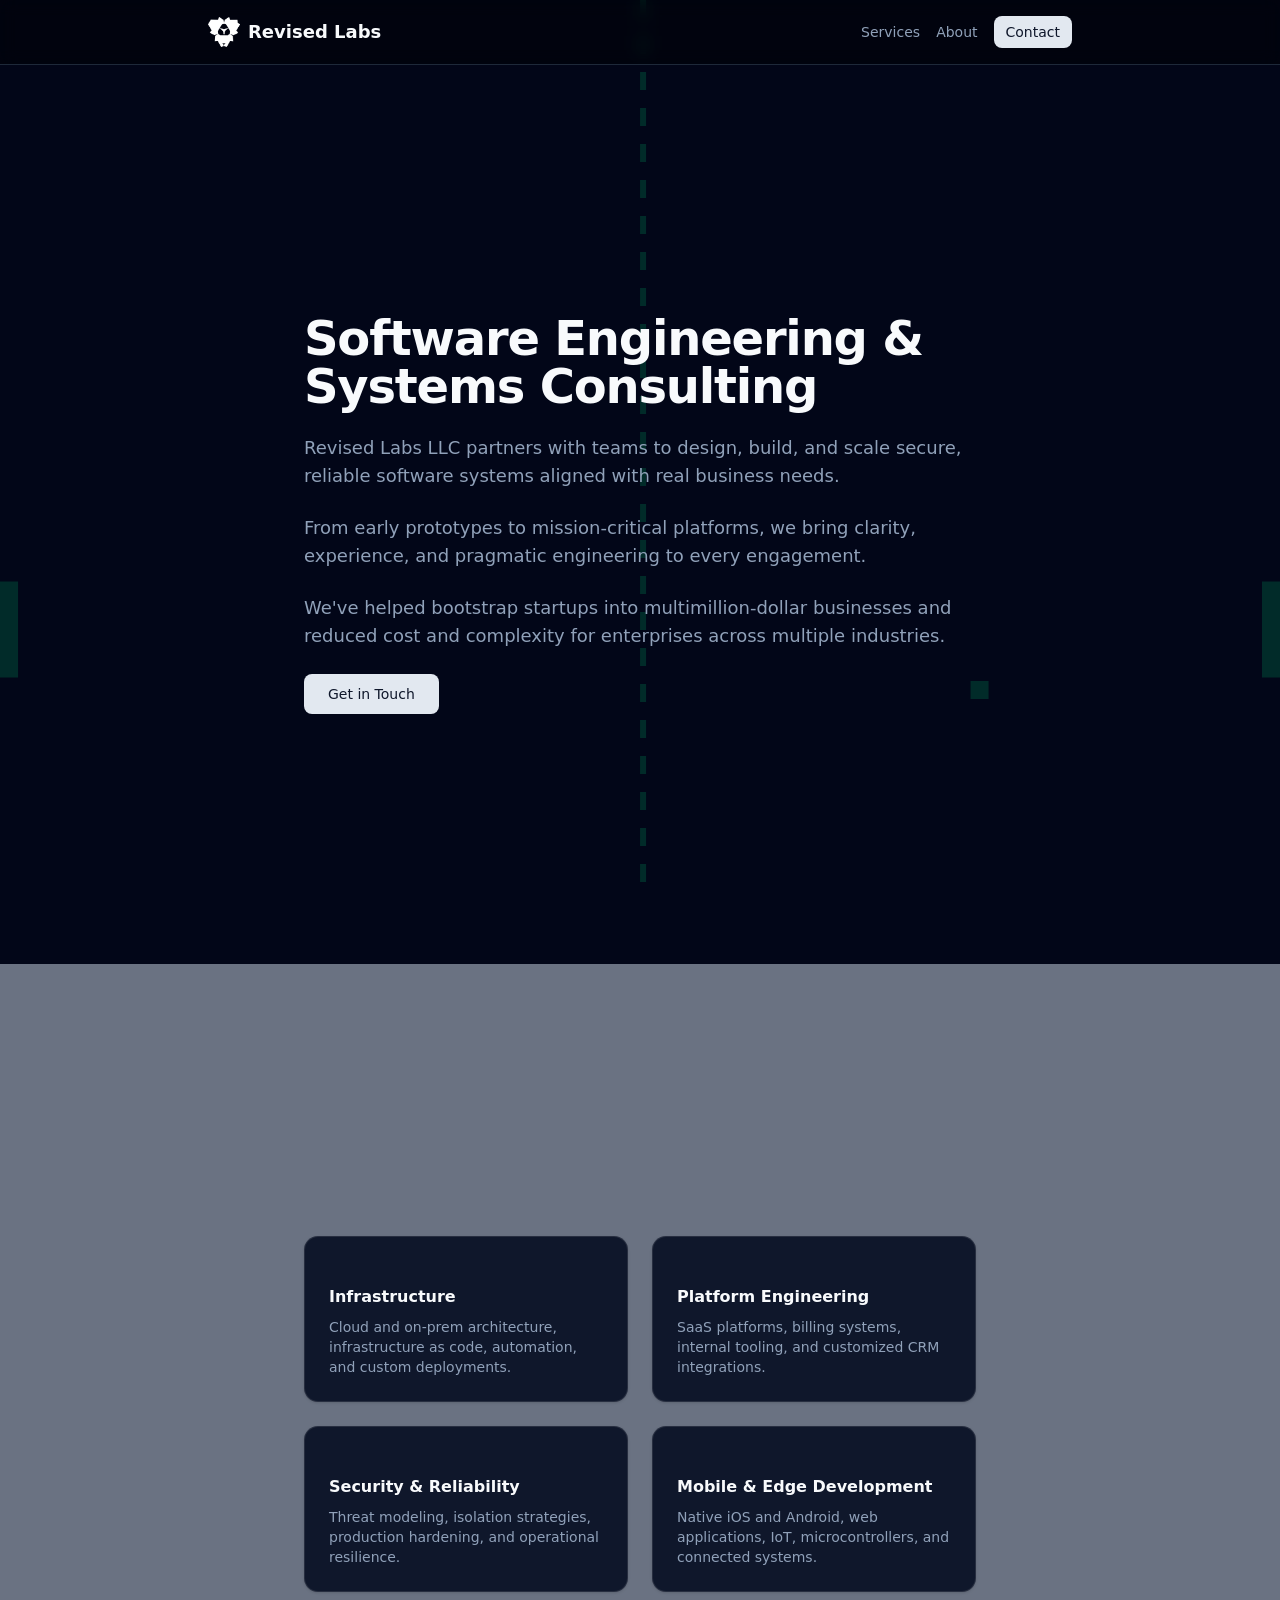
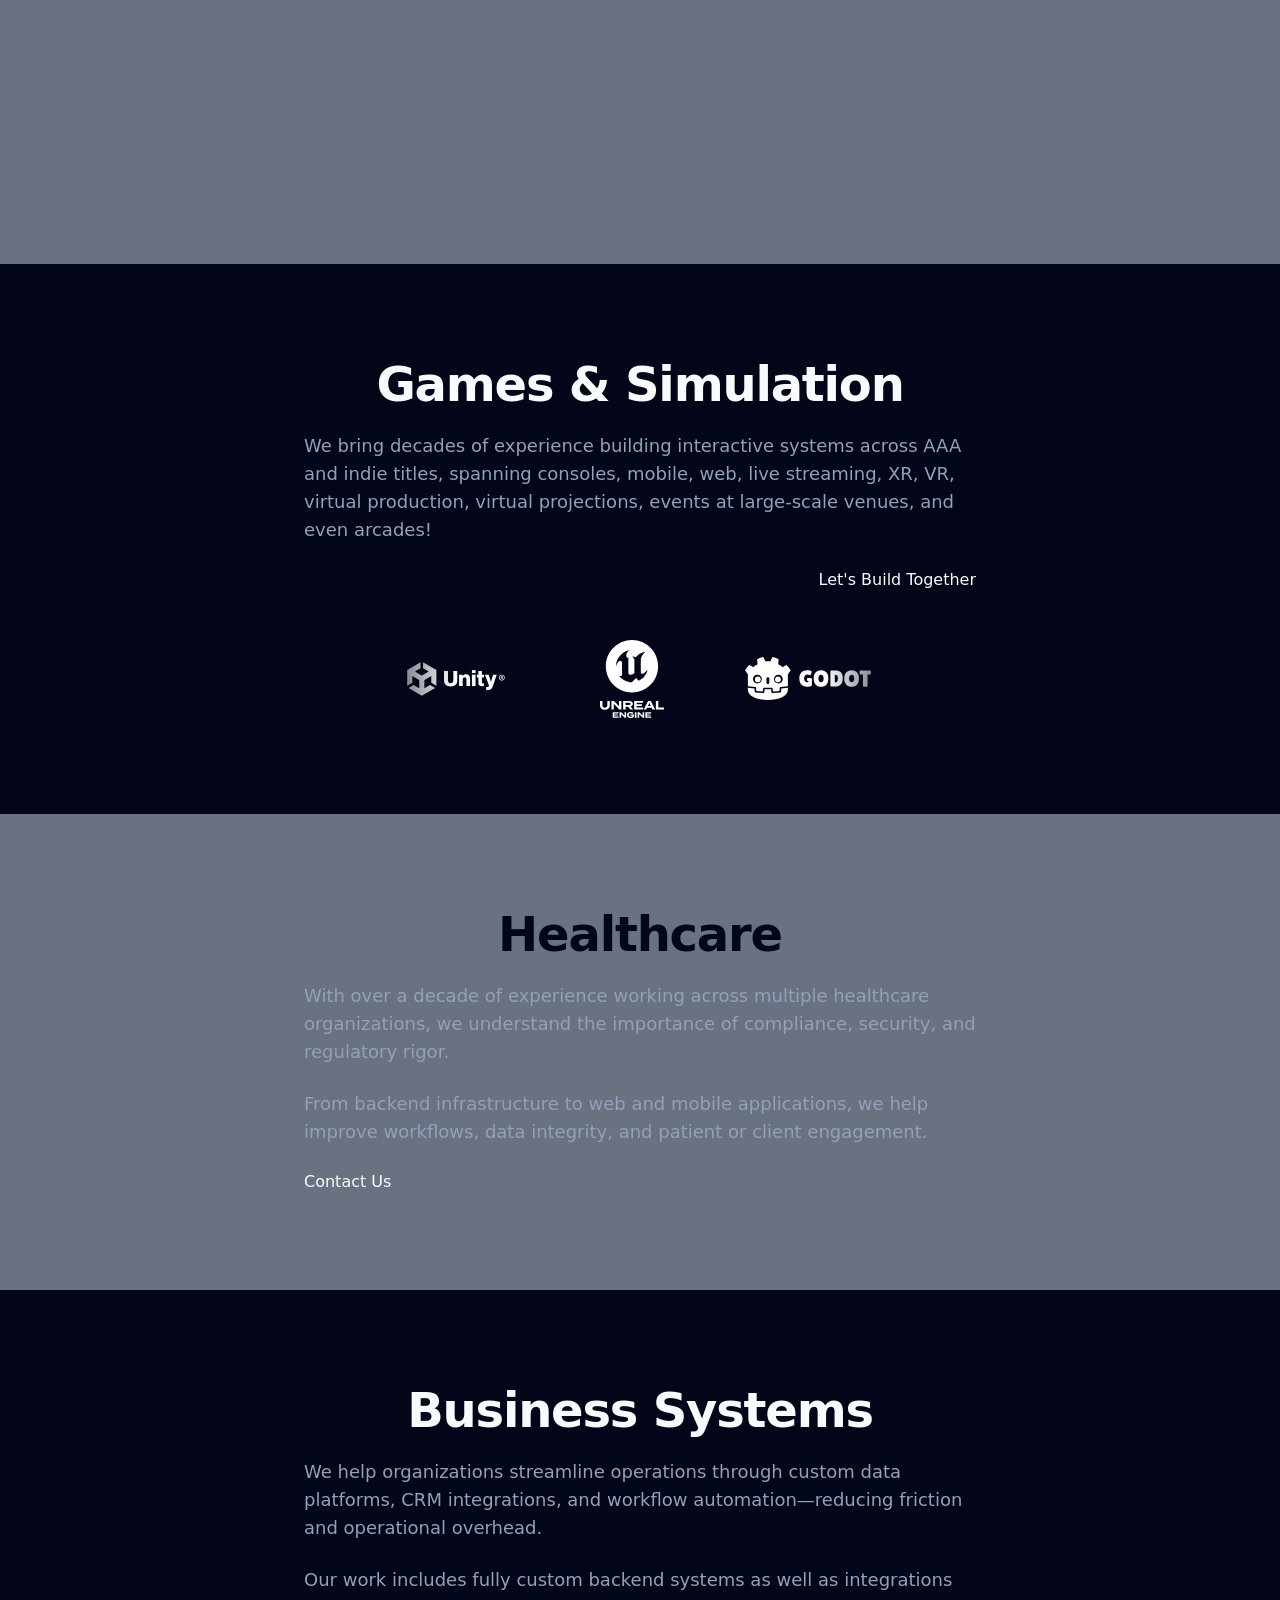
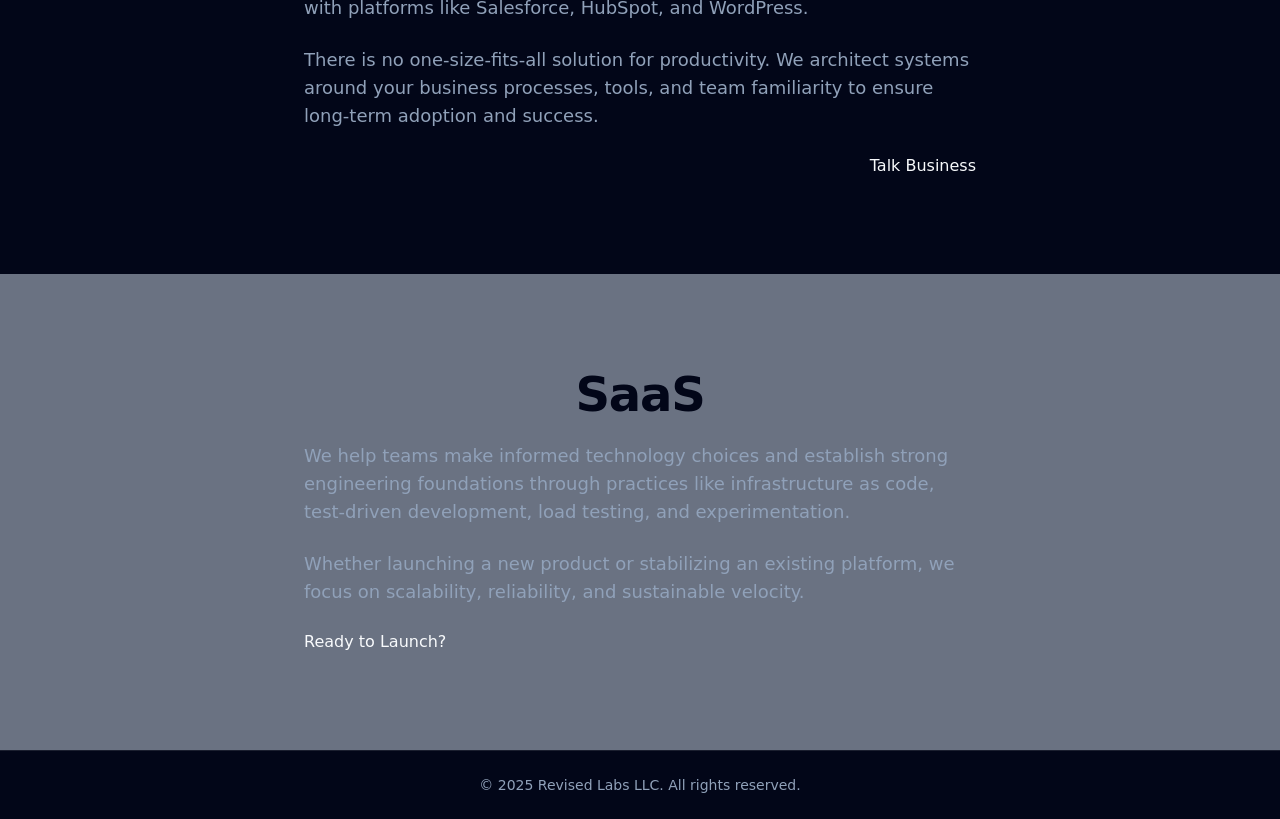
==== commit 046e8ec6: "removed base" ====
--- a/index.html
+++ b/index.html
@@ -1 +1 @@
-<!DOCTYPE html><!--xpmdP2iyxC4NeC9Fnushd--><html lang="en"><head><meta charSet="utf-8"/><meta name="viewport" content="width=device-width, initial-scale=1"/><link rel="preload" href="/revisedlabs.com/_next/static/media/797e433ab948586e-s.p.dbea232f.woff2" as="font" crossorigin="" type="font/woff2"/><link rel="preload" href="/revisedlabs.com/_next/static/media/caa3a2e1cccd8315-s.p.853070df.woff2" as="font" crossorigin="" type="font/woff2"/><link rel="preload" as="image" href="/revised_labs.png"/><link rel="preload" as="image" href="/U_Logo_Small_White_RGB_1C.svg"/><link rel="preload" as="image" href="/UE-Primary-Logo-2023-Vertical-White.svg"/><link rel="preload" as="image" href="/logo_small_monochrome_dark.svg"/><link rel="stylesheet" href="/revisedlabs.com/_next/static/chunks/b23eba26e3c3e248.css" data-precedence="next"/><link rel="preload" as="script" fetchPriority="low" href="/revisedlabs.com/_next/static/chunks/e763ede94ab64db8.js"/><script src="/revisedlabs.com/_next/static/chunks/aa0a7c5c022cbeb9.js" async=""></script><script src="/revisedlabs.com/_next/static/chunks/d4b4a1ad90e2acdb.js" async=""></script><script src="/revisedlabs.com/_next/static/chunks/ad9ae217cc268f86.js" async=""></script><script src="/revisedlabs.com/_next/static/chunks/turbopack-08ae9ae83da7f808.js" async=""></script><script src="/revisedlabs.com/_next/static/chunks/428c0fe104c5d38a.js" async=""></script><script src="/revisedlabs.com/_next/static/chunks/9a33412247bd9cb0.js" async=""></script><script src="/revisedlabs.com/_next/static/chunks/ff1a16fafef87110.js" async=""></script><script src="/revisedlabs.com/_next/static/chunks/7340adf74ff47ec0.js" async=""></script><meta name="next-size-adjust" content=""/><title>Revised Labs LLC</title><meta name="description" content="Revised Labs LLC provides consulting in infrastructure, systems, and software engineering."/><link rel="icon" href="/revisedlabs.com/favicon.ico?favicon.9a1964d8.ico" sizes="48x46" type="image/x-icon"/><script src="/revisedlabs.com/_next/static/chunks/a6dad97d9634a72d.js" noModule=""></script></head><body class="geist_a71539c9-module__T19VSG__variable geist_mono_8d43a2aa-module__8Li5zG__variable min-h-screen flex flex-col antialiased dark"><div hidden=""><!--$--><!--/$--></div><header class="fixed w-full top-0 z-50 border-b border-gray-200 dark:border-gray-800 bg-white/80 dark:bg-black/40 backdrop-blur"><div class="max-w-4xl mx-auto flex h-16 items-center justify-between px-4"><a class="flex items-center gap-2 font-semibold text-lg" href="/revisedlabs.com"><img alt="Revised Labs Logo" width="32" height="32" decoding="async" data-nimg="1" style="color:transparent" src="/revised_labs.png"/><span>Revised Labs</span></a><nav class="flex items-center gap-4"><a class="text-sm text-muted-foreground" href="/revisedlabs.com/services/">Services</a><a class="text-sm text-muted-foreground" href="/revisedlabs.com/about/">About</a><a href="/revisedlabs.com/contact/"><button data-slot="button" data-variant="default" data-size="sm" class="inline-flex items-center justify-center whitespace-nowrap text-sm font-medium transition-all disabled:pointer-events-none disabled:opacity-50 [&amp;_svg]:pointer-events-none [&amp;_svg:not([class*=&#x27;size-&#x27;])]:size-4 shrink-0 [&amp;_svg]:shrink-0 outline-none focus-visible:border-ring focus-visible:ring-ring/50 focus-visible:ring-[3px] aria-invalid:ring-destructive/20 dark:aria-invalid:ring-destructive/40 aria-invalid:border-destructive bg-primary text-primary-foreground hover:bg-primary/90 h-8 rounded-md gap-1.5 px-3 has-[&gt;svg]:px-2.5">Contact</button></a></nav></div></header><main class="flex-1"><div class="w-full pt-16"><section class="flex min-h-[100svh] items-center justify-center p-12"><div class="absolute inset-0 overflow-hidden z-0"><canvas></canvas></div><div class="space-y-6 max-w-2xl z-10 pointer-events-none"><h1 class="text-2xl md:text-5xl font-bold tracking-tight">Software Engineering &amp; Systems Consulting</h1><p class="text-lg text-muted-foreground">Revised Labs LLC partners with teams to design, build, and scale secure, reliable software systems aligned with real business needs.</p><p class="text-lg text-muted-foreground">From early prototypes to mission-critical platforms, we bring clarity, experience, and pragmatic engineering to every engagement.</p><p class="text-lg text-muted-foreground">We&#x27;ve helped bootstrap startups into multimillion-dollar businesses and reduced cost and complexity for enterprises across multiple industries.</p><a data-slot="button" data-variant="default" data-size="lg" class="inline-flex items-center justify-center gap-2 whitespace-nowrap text-sm font-medium transition-all disabled:pointer-events-none disabled:opacity-50 [&amp;_svg]:pointer-events-none [&amp;_svg:not([class*=&#x27;size-&#x27;])]:size-4 shrink-0 [&amp;_svg]:shrink-0 outline-none focus-visible:border-ring focus-visible:ring-ring/50 focus-visible:ring-[3px] aria-invalid:ring-destructive/20 dark:aria-invalid:ring-destructive/40 aria-invalid:border-destructive bg-primary text-primary-foreground hover:bg-primary/90 h-10 rounded-md px-6 has-[&gt;svg]:px-4 pointer-events-auto" href="/revisedlabs.com/contact/">Get in Touch</a></div></section><section class="flex min-h-[100svh] bg-gray-500 items-center justify-center p-12"><div class="grid gap-6 md:grid-cols-2 max-w-2xl"><div data-slot="card" class="bg-card text-card-foreground flex flex-col gap-6 rounded-xl border py-6 shadow-sm"><div data-slot="card-content" class="px-6 pt-6 space-y-2"><h3 class="font-semibold">Infrastructure</h3><p class="text-sm text-muted-foreground">Cloud and on-prem architecture, infrastructure as code, automation, and custom deployments.</p></div></div><div data-slot="card" class="bg-card text-card-foreground flex flex-col gap-6 rounded-xl border py-6 shadow-sm"><div data-slot="card-content" class="px-6 pt-6 space-y-2"><h3 class="font-semibold">Platform Engineering</h3><p class="text-sm text-muted-foreground">SaaS platforms, billing systems, internal tooling, and customized CRM integrations.</p></div></div><div data-slot="card" class="bg-card text-card-foreground flex flex-col gap-6 rounded-xl border py-6 shadow-sm"><div data-slot="card-content" class="px-6 pt-6 space-y-2"><h3 class="font-semibold">Security &amp; Reliability</h3><p class="text-sm text-muted-foreground">Threat modeling, isolation strategies, production hardening, and operational resilience.</p></div></div><div data-slot="card" class="bg-card text-card-foreground flex flex-col gap-6 rounded-xl border py-6 shadow-sm"><div data-slot="card-content" class="px-6 pt-6 space-y-2"><h3 class="font-semibold">Mobile &amp; Edge Development</h3><p class="text-sm text-muted-foreground">Native iOS and Android, web applications, IoT, microcontrollers, and connected systems.</p></div></div></div></section><section class="flex flex-col items-center justify-center p-12 gap-12"><div class="space-y-6 max-w-2xl mt-12"><h1 class="text-5xl font-bold tracking-tight text-center">Games &amp; Simulation</h1><p class="text-lg text-muted-foreground">We bring decades of experience building interactive systems across AAA and indie titles, spanning consoles, mobile, web, live streaming, XR, VR, virtual production, virtual projections, events at large-scale venues, and even arcades!</p><div class="flex justify-end"><a href="/revisedlabs.com/contact/">Let&#x27;s Build Together</a></div></div><div class="relative w-full max-w-xl mx-auto overflow-hidden mb-12"><div class="logo-fade-mask"><div class="logo-track"><div class="flex items-center shrink-0"><div class="flex items-center gap-20 px-10"><a target="_blank" href="https://unity.com"><img alt="Unity logo" width="128" height="64" decoding="async" data-nimg="1" style="color:transparent" src="/U_Logo_Small_White_RGB_1C.svg"/><span class="sr-only">Unity Game Engine</span></a><a target="_blank" href="https://www.unrealengine.com/en-US"><img alt="Unreal Engine logo" width="64" height="64" decoding="async" data-nimg="1" style="color:transparent" src="/UE-Primary-Logo-2023-Vertical-White.svg"/><span class="sr-only">Unreal Engine</span></a><a target="_blank" href="https://godotengine.org"><img alt="Unreal Engine logo" width="128" height="64" decoding="async" data-nimg="1" style="color:transparent" src="/logo_small_monochrome_dark.svg"/><span class="sr-only">Godot Engine</span></a></div></div><div class="flex items-center shrink-0"><div class="flex items-center gap-20 px-10"><a target="_blank" href="https://unity.com"><img alt="Unity logo" width="128" height="64" decoding="async" data-nimg="1" style="color:transparent" src="/U_Logo_Small_White_RGB_1C.svg"/><span class="sr-only">Unity Game Engine</span></a><a target="_blank" href="https://www.unrealengine.com/en-US"><img alt="Unreal Engine logo" width="64" height="64" decoding="async" data-nimg="1" style="color:transparent" src="/UE-Primary-Logo-2023-Vertical-White.svg"/><span class="sr-only">Unreal Engine</span></a><a target="_blank" href="https://godotengine.org"><img alt="Unreal Engine logo" width="128" height="64" decoding="async" data-nimg="1" style="color:transparent" src="/logo_small_monochrome_dark.svg"/><span class="sr-only">Godot Engine</span></a></div></div><div class="flex items-center shrink-0"><div class="flex items-center gap-20 px-10"><a target="_blank" href="https://unity.com"><img alt="Unity logo" width="128" height="64" decoding="async" data-nimg="1" style="color:transparent" src="/U_Logo_Small_White_RGB_1C.svg"/><span class="sr-only">Unity Game Engine</span></a><a target="_blank" href="https://www.unrealengine.com/en-US"><img alt="Unreal Engine logo" width="64" height="64" decoding="async" data-nimg="1" style="color:transparent" src="/UE-Primary-Logo-2023-Vertical-White.svg"/><span class="sr-only">Unreal Engine</span></a><a target="_blank" href="https://godotengine.org"><img alt="Unreal Engine logo" width="128" height="64" decoding="async" data-nimg="1" style="color:transparent" src="/logo_small_monochrome_dark.svg"/><span class="sr-only">Godot Engine</span></a></div></div></div></div></div></section><section class="flex bg-gray-500 items-center justify-center p-12"><div class="space-y-6 max-w-2xl my-12"><h1 class="text-5xl font-bold tracking-tight text-background text-center">Healthcare</h1><p class="text-lg text-muted-foreground">With over a decade of experience working across multiple healthcare organizations, we understand the importance of compliance, security, and regulatory rigor.</p><p class="text-lg text-muted-foreground">From backend infrastructure to web and mobile applications, we help improve workflows, data integrity, and patient or client engagement.</p><div class="flex"><a href="/revisedlabs.com/contact/">Contact Us</a></div></div></section><section class="flex items-center justify-center p-12"><div class="space-y-6 max-w-2xl my-12"><h1 class="text-5xl font-bold tracking-tight text-center">Business Systems</h1><p class="text-lg text-muted-foreground">We help organizations streamline operations through custom data platforms, CRM integrations, and workflow automation—reducing friction and operational overhead.</p><p class="text-lg text-muted-foreground">Our work includes fully custom backend systems as well as integrations with platforms like Salesforce, HubSpot, and WordPress.</p><p class="text-lg text-muted-foreground">There is no one-size-fits-all solution for productivity. We architect systems around your business processes, tools, and team familiarity to ensure long-term adoption and success.</p><div class="flex justify-end"><a href="/revisedlabs.com/contact/">Talk Business</a></div></div></section><section class="flex bg-gray-500 items-center justify-center p-12"><div class="space-y-6 max-w-2xl my-12"><h1 class="text-5xl font-bold tracking-tight text-background text-center">SaaS</h1><p class="text-lg text-muted-foreground">We help teams make informed technology choices and establish strong engineering foundations through practices like infrastructure as code, test-driven development, load testing, and experimentation.</p><p class="text-lg text-muted-foreground">Whether launching a new product or stabilizing an existing platform, we focus on scalability, reliability, and sustainable velocity.</p><div class="flex"><a href="/revisedlabs.com/contact/">Ready to Launch?</a></div></div></section></div><!--$--><!--/$--></main><footer class="w-full border-t py-6"><div class="container mx-auto px-4 text-center text-sm text-muted-foreground">© <!-- -->2025<!-- --> Revised Labs LLC. All rights reserved.</div></footer><section aria-label="Notifications alt+T" tabindex="-1" aria-live="polite" aria-relevant="additions text" aria-atomic="false"></section><script src="/revisedlabs.com/_next/static/chunks/e763ede94ab64db8.js" id="_R_" async=""></script><script>(self.__next_f=self.__next_f||[]).push([0])</script><script>self.__next_f.push([1,"1:\"$Sreact.fragment\"\n2:I[22016,[\"/revisedlabs.com/_next/static/chunks/428c0fe104c5d38a.js\",\"/revisedlabs.com/_next/static/chunks/9a33412247bd9cb0.js\"],\"\"]\n3:I[5500,[\"/revisedlabs.com/_next/static/chunks/428c0fe104c5d38a.js\",\"/revisedlabs.com/_next/static/chunks/9a33412247bd9cb0.js\"],\"Image\"]\n4:I[39756,[\"/revisedlabs.com/_next/static/chunks/ff1a16fafef87110.js\",\"/revisedlabs.com/_next/static/chunks/7340adf74ff47ec0.js\"],\"default\"]\n5:I[37457,[\"/revisedlabs.com/_next/static/chunks/ff1a16fafef87110.js\",\"/revisedlabs.com/_next/static/chunks/7340adf74ff47ec0.js\"],\"default\"]\n6:I[13354,[\"/revisedlabs.com/_next/static/chunks/428c0fe104c5d38a.js\"],\"Toaster\"]\n7:I[92681,[\"/revisedlabs.com/_next/static/chunks/428c0fe104c5d38a.js\",\"/revisedlabs.com/_next/static/chunks/9a33412247bd9cb0.js\"],\"default\"]\n13:I[68027,[],\"default\"]\n:HL[\"/revisedlabs.com/_next/static/chunks/b23eba26e3c3e248.css\",\"style\"]\n:HL[\"/revisedlabs.com/_next/static/media/797e433ab948586e-s.p.dbea232f.woff2\",\"font\",{\"crossOrigin\":\"\",\"type\":\"font/woff2\"}]\n:HL[\"/revisedlabs.com/_next/static/media/caa3a2e1cccd8315-s.p.853070df.woff2\",\"font\",{\"crossOrigin\":\"\",\"type\":\"font/woff2\"}]\n"])</script><script>self.__next_f.push([1,"0:{\"P\":null,\"b\":\"xpmdP2iyxC4NeC9Fnushd\",\"c\":[\"\",\"\"],\"q\":\"\",\"i\":false,\"f\":[[[\"\",{\"children\":[\"__PAGE__\",{}]},\"$undefined\",\"$undefined\",true],[[\"$\",\"$1\",\"c\",{\"children\":[[[\"$\",\"link\",\"0\",{\"rel\":\"stylesheet\",\"href\":\"/revisedlabs.com/_next/static/chunks/b23eba26e3c3e248.css\",\"precedence\":\"next\",\"crossOrigin\":\"$undefined\",\"nonce\":\"$undefined\"}],[\"$\",\"script\",\"script-0\",{\"src\":\"/revisedlabs.com/_next/static/chunks/428c0fe104c5d38a.js\",\"async\":true,\"nonce\":\"$undefined\"}]],[\"$\",\"html\",null,{\"lang\":\"en\",\"children\":[\"$\",\"body\",null,{\"className\":\"geist_a71539c9-module__T19VSG__variable geist_mono_8d43a2aa-module__8Li5zG__variable min-h-screen flex flex-col antialiased dark\",\"children\":[[\"$\",\"header\",null,{\"className\":\"fixed w-full top-0 z-50 border-b border-gray-200 dark:border-gray-800 bg-white/80 dark:bg-black/40 backdrop-blur\",\"children\":[\"$\",\"div\",null,{\"className\":\"max-w-4xl mx-auto flex h-16 items-center justify-between px-4\",\"children\":[[\"$\",\"$L2\",null,{\"href\":\"/\",\"className\":\"flex items-center gap-2 font-semibold text-lg\",\"children\":[[\"$\",\"$L3\",null,{\"src\":\"/revised_labs.png\",\"alt\":\"Revised Labs Logo\",\"width\":32,\"height\":32,\"priority\":true}],[\"$\",\"span\",null,{\"children\":\"Revised Labs\"}]]}],[\"$\",\"nav\",null,{\"className\":\"flex items-center gap-4\",\"children\":[[\"$\",\"$L2\",null,{\"href\":\"/services\",\"className\":\"text-sm text-muted-foreground\",\"children\":\"Services\"}],[\"$\",\"$L2\",null,{\"href\":\"/about\",\"className\":\"text-sm text-muted-foreground\",\"children\":\"About\"}],[\"$\",\"$L2\",null,{\"href\":\"/contact\",\"children\":[\"$\",\"button\",null,{\"data-slot\":\"button\",\"data-variant\":\"default\",\"data-size\":\"sm\",\"className\":\"inline-flex items-center justify-center whitespace-nowrap text-sm font-medium transition-all disabled:pointer-events-none disabled:opacity-50 [\u0026_svg]:pointer-events-none [\u0026_svg:not([class*='size-'])]:size-4 shrink-0 [\u0026_svg]:shrink-0 outline-none focus-visible:border-ring focus-visible:ring-ring/50 focus-visible:ring-[3px] aria-invalid:ring-destructive/20 dark:aria-invalid:ring-destructive/40 aria-invalid:border-destructive bg-primary text-primary-foreground hover:bg-primary/90 h-8 rounded-md gap-1.5 px-3 has-[\u003esvg]:px-2.5\",\"children\":\"Contact\"}]}]]}]]}]}],[\"$\",\"main\",null,{\"className\":\"flex-1\",\"children\":[\"$\",\"$L4\",null,{\"parallelRouterKey\":\"children\",\"error\":\"$undefined\",\"errorStyles\":\"$undefined\",\"errorScripts\":\"$undefined\",\"template\":[\"$\",\"$L5\",null,{}],\"templateStyles\":\"$undefined\",\"templateScripts\":\"$undefined\",\"notFound\":[[[\"$\",\"title\",null,{\"children\":\"404: This page could not be found.\"}],[\"$\",\"div\",null,{\"style\":{\"fontFamily\":\"system-ui,\\\"Segoe UI\\\",Roboto,Helvetica,Arial,sans-serif,\\\"Apple Color Emoji\\\",\\\"Segoe UI Emoji\\\"\",\"height\":\"100vh\",\"textAlign\":\"center\",\"display\":\"flex\",\"flexDirection\":\"column\",\"alignItems\":\"center\",\"justifyContent\":\"center\"},\"children\":[\"$\",\"div\",null,{\"children\":[[\"$\",\"style\",null,{\"dangerouslySetInnerHTML\":{\"__html\":\"body{color:#000;background:#fff;margin:0}.next-error-h1{border-right:1px solid rgba(0,0,0,.3)}@media (prefers-color-scheme:dark){body{color:#fff;background:#000}.next-error-h1{border-right:1px solid rgba(255,255,255,.3)}}\"}}],[\"$\",\"h1\",null,{\"className\":\"next-error-h1\",\"style\":{\"display\":\"inline-block\",\"margin\":\"0 20px 0 0\",\"padding\":\"0 23px 0 0\",\"fontSize\":24,\"fontWeight\":500,\"verticalAlign\":\"top\",\"lineHeight\":\"49px\"},\"children\":404}],[\"$\",\"div\",null,{\"style\":{\"display\":\"inline-block\"},\"children\":[\"$\",\"h2\",null,{\"style\":{\"fontSize\":14,\"fontWeight\":400,\"lineHeight\":\"49px\",\"margin\":0},\"children\":\"This page could not be found.\"}]}]]}]}]],[]],\"forbidden\":\"$undefined\",\"unauthorized\":\"$undefined\"}]}],[\"$\",\"footer\",null,{\"className\":\"w-full border-t py-6\",\"children\":[\"$\",\"div\",null,{\"className\":\"container mx-auto px-4 text-center text-sm text-muted-foreground\",\"children\":[\"© \",2025,\" Revised Labs LLC. All rights reserved.\"]}]}],[\"$\",\"$L6\",null,{\"position\":\"top-center\"}]]}]}]]}],{\"children\":[[\"$\",\"$1\",\"c\",{\"children\":[[\"$\",\"div\",null,{\"className\":\"w-full pt-16\",\"children\":[[\"$\",\"section\",null,{\"className\":\"flex min-h-[100svh] items-center justify-center p-12\",\"children\":[[\"$\",\"$L7\",null,{}],[\"$\",\"div\",null,{\"className\":\"space-y-6 max-w-2xl z-10 pointer-events-none\",\"children\":[[\"$\",\"h1\",null,{\"className\":\"text-2xl md:text-5xl font-bold tracking-tight\",\"children\":\"Software Engineering \u0026 Systems Consulting\"}],[\"$\",\"p\",null,{\"className\":\"text-lg text-muted-foreground\",\"children\":\"Revised Labs LLC partners with teams to design, build, and scale secure, reliable software systems aligned with real business needs.\"}],\"$L8\",\"$L9\",\"$La\"]}]]}],\"$Lb\",\"$Lc\",\"$Ld\",\"$Le\",\"$Lf\"]}],[\"$L10\"],\"$L11\"]}],{},null,false,false]},null,false,false],\"$L12\",false]],\"m\":\"$undefined\",\"G\":[\"$13\",[]],\"S\":true}\n"])</script><script>self.__next_f.push([1,"14:I[97367,[\"/revisedlabs.com/_next/static/chunks/ff1a16fafef87110.js\",\"/revisedlabs.com/_next/static/chunks/7340adf74ff47ec0.js\"],\"OutletBoundary\"]\n15:\"$Sreact.suspense\"\n17:I[97367,[\"/revisedlabs.com/_next/static/chunks/ff1a16fafef87110.js\",\"/revisedlabs.com/_next/static/chunks/7340adf74ff47ec0.js\"],\"ViewportBoundary\"]\n19:I[97367,[\"/revisedlabs.com/_next/static/chunks/ff1a16fafef87110.js\",\"/revisedlabs.com/_next/static/chunks/7340adf74ff47ec0.js\"],\"MetadataBoundary\"]\n8:[\"$\",\"p\",null,{\"className\":\"text-lg text-muted-foreground\",\"children\":\"From early prototypes to mission-critical platforms, we bring clarity, experience, and pragmatic engineering to every engagement.\"}]\n9:[\"$\",\"p\",null,{\"className\":\"text-lg text-muted-foreground\",\"children\":\"We've helped bootstrap startups into multimillion-dollar businesses and reduced cost and complexity for enterprises across multiple industries.\"}]\na:[\"$\",\"$L2\",null,{\"href\":\"/contact\",\"children\":\"Get in Touch\",\"data-slot\":\"button\",\"data-variant\":\"default\",\"data-size\":\"lg\",\"className\":\"inline-flex items-center justify-center gap-2 whitespace-nowrap text-sm font-medium transition-all disabled:pointer-events-none disabled:opacity-50 [\u0026_svg]:pointer-events-none [\u0026_svg:not([class*='size-'])]:size-4 shrink-0 [\u0026_svg]:shrink-0 outline-none focus-visible:border-ring focus-visible:ring-ring/50 focus-visible:ring-[3px] aria-invalid:ring-destructive/20 dark:aria-invalid:ring-destructive/40 aria-invalid:border-destructive bg-primary text-primary-foreground hover:bg-primary/90 h-10 rounded-md px-6 has-[\u003esvg]:px-4 pointer-events-auto\",\"ref\":null}]\n"])</script><script>self.__next_f.push([1,"b:[\"$\",\"section\",null,{\"className\":\"flex min-h-[100svh] bg-gray-500 items-center justify-center p-12\",\"children\":[\"$\",\"div\",null,{\"className\":\"grid gap-6 md:grid-cols-2 max-w-2xl\",\"children\":[[\"$\",\"div\",\"Infrastructure\",{\"data-slot\":\"card\",\"className\":\"bg-card text-card-foreground flex flex-col gap-6 rounded-xl border py-6 shadow-sm\",\"children\":[\"$\",\"div\",null,{\"data-slot\":\"card-content\",\"className\":\"px-6 pt-6 space-y-2\",\"children\":[[\"$\",\"h3\",null,{\"className\":\"font-semibold\",\"children\":\"Infrastructure\"}],[\"$\",\"p\",null,{\"className\":\"text-sm text-muted-foreground\",\"children\":\"Cloud and on-prem architecture, infrastructure as code, automation, and custom deployments.\"}]]}]}],[\"$\",\"div\",\"Platform Engineering\",{\"data-slot\":\"card\",\"className\":\"bg-card text-card-foreground flex flex-col gap-6 rounded-xl border py-6 shadow-sm\",\"children\":[\"$\",\"div\",null,{\"data-slot\":\"card-content\",\"className\":\"px-6 pt-6 space-y-2\",\"children\":[[\"$\",\"h3\",null,{\"className\":\"font-semibold\",\"children\":\"Platform Engineering\"}],[\"$\",\"p\",null,{\"className\":\"text-sm text-muted-foreground\",\"children\":\"SaaS platforms, billing systems, internal tooling, and customized CRM integrations.\"}]]}]}],[\"$\",\"div\",\"Security \u0026 Reliability\",{\"data-slot\":\"card\",\"className\":\"bg-card text-card-foreground flex flex-col gap-6 rounded-xl border py-6 shadow-sm\",\"children\":[\"$\",\"div\",null,{\"data-slot\":\"card-content\",\"className\":\"px-6 pt-6 space-y-2\",\"children\":[[\"$\",\"h3\",null,{\"className\":\"font-semibold\",\"children\":\"Security \u0026 Reliability\"}],[\"$\",\"p\",null,{\"className\":\"text-sm text-muted-foreground\",\"children\":\"Threat modeling, isolation strategies, production hardening, and operational resilience.\"}]]}]}],[\"$\",\"div\",\"Mobile \u0026 Edge Development\",{\"data-slot\":\"card\",\"className\":\"bg-card text-card-foreground flex flex-col gap-6 rounded-xl border py-6 shadow-sm\",\"children\":[\"$\",\"div\",null,{\"data-slot\":\"card-content\",\"className\":\"px-6 pt-6 space-y-2\",\"children\":[[\"$\",\"h3\",null,{\"className\":\"font-semibold\",\"children\":\"Mobile \u0026 Edge Development\"}],[\"$\",\"p\",null,{\"className\":\"text-sm text-muted-foreground\",\"children\":\"Native iOS and Android, web applications, IoT, microcontrollers, and connected systems.\"}]]}]}]]}]}]\n"])</script><script>self.__next_f.push([1,"c:[\"$\",\"section\",null,{\"className\":\"flex flex-col items-center justify-center p-12 gap-12\",\"children\":[[\"$\",\"div\",null,{\"className\":\"space-y-6 max-w-2xl mt-12\",\"children\":[[\"$\",\"h1\",null,{\"className\":\"text-5xl font-bold tracking-tight text-center\",\"children\":\"Games \u0026 Simulation\"}],[\"$\",\"p\",null,{\"className\":\"text-lg text-muted-foreground\",\"children\":\"We bring decades of experience building interactive systems across AAA and indie titles, spanning consoles, mobile, web, live streaming, XR, VR, virtual production, virtual projections, events at large-scale venues, and even arcades!\"}],[\"$\",\"div\",null,{\"className\":\"flex justify-end\",\"children\":[\"$\",\"$L2\",null,{\"href\":\"/contact\",\"children\":\"Let's Build Together\"}]}]]}],[\"$\",\"div\",null,{\"className\":\"relative w-full max-w-xl mx-auto overflow-hidden mb-12\",\"children\":[\"$\",\"div\",null,{\"className\":\"logo-fade-mask\",\"children\":[\"$\",\"div\",null,{\"className\":\"logo-track\",\"children\":[[\"$\",\"div\",null,{\"className\":\"flex items-center shrink-0\",\"children\":[\"$\",\"div\",null,{\"className\":\"flex items-center gap-20 px-10\",\"children\":[[\"$\",\"$L2\",null,{\"href\":\"https://unity.com\",\"target\":\"_blank\",\"children\":[[\"$\",\"$L3\",null,{\"src\":\"/U_Logo_Small_White_RGB_1C.svg\",\"alt\":\"Unity logo\",\"width\":128,\"height\":64,\"priority\":true}],[\"$\",\"span\",null,{\"className\":\"sr-only\",\"children\":\"Unity Game Engine\"}]]}],[\"$\",\"$L2\",null,{\"href\":\"https://www.unrealengine.com/en-US\",\"target\":\"_blank\",\"children\":[[\"$\",\"$L3\",null,{\"src\":\"/UE-Primary-Logo-2023-Vertical-White.svg\",\"alt\":\"Unreal Engine logo\",\"width\":64,\"height\":64,\"priority\":true}],[\"$\",\"span\",null,{\"className\":\"sr-only\",\"children\":\"Unreal Engine\"}]]}],[\"$\",\"$L2\",null,{\"href\":\"https://godotengine.org\",\"target\":\"_blank\",\"children\":[[\"$\",\"$L3\",null,{\"src\":\"/logo_small_monochrome_dark.svg\",\"alt\":\"Unreal Engine logo\",\"width\":128,\"height\":64,\"priority\":true}],[\"$\",\"span\",null,{\"className\":\"sr-only\",\"children\":\"Godot Engine\"}]]}]]}]}],[\"$\",\"div\",null,{\"className\":\"flex items-center shrink-0\",\"children\":[\"$\",\"div\",null,{\"className\":\"flex items-center gap-20 px-10\",\"children\":[[\"$\",\"$L2\",null,{\"href\":\"https://unity.com\",\"target\":\"_blank\",\"children\":[[\"$\",\"$L3\",null,{\"src\":\"/U_Logo_Small_White_RGB_1C.svg\",\"alt\":\"Unity logo\",\"width\":128,\"height\":64,\"priority\":true}],[\"$\",\"span\",null,{\"className\":\"sr-only\",\"children\":\"Unity Game Engine\"}]]}],[\"$\",\"$L2\",null,{\"href\":\"https://www.unrealengine.com/en-US\",\"target\":\"_blank\",\"children\":[[\"$\",\"$L3\",null,{\"src\":\"/UE-Primary-Logo-2023-Vertical-White.svg\",\"alt\":\"Unreal Engine logo\",\"width\":64,\"height\":64,\"priority\":true}],[\"$\",\"span\",null,{\"className\":\"sr-only\",\"children\":\"Unreal Engine\"}]]}],[\"$\",\"$L2\",null,{\"href\":\"https://godotengine.org\",\"target\":\"_blank\",\"children\":[[\"$\",\"$L3\",null,{\"src\":\"/logo_small_monochrome_dark.svg\",\"alt\":\"Unreal Engine logo\",\"width\":128,\"height\":64,\"priority\":true}],[\"$\",\"span\",null,{\"className\":\"sr-only\",\"children\":\"Godot Engine\"}]]}]]}]}],[\"$\",\"div\",null,{\"className\":\"flex items-center shrink-0\",\"children\":[\"$\",\"div\",null,{\"className\":\"flex items-center gap-20 px-10\",\"children\":[[\"$\",\"$L2\",null,{\"href\":\"https://unity.com\",\"target\":\"_blank\",\"children\":[[\"$\",\"$L3\",null,{\"src\":\"/U_Logo_Small_White_RGB_1C.svg\",\"alt\":\"Unity logo\",\"width\":128,\"height\":64,\"priority\":true}],[\"$\",\"span\",null,{\"className\":\"sr-only\",\"children\":\"Unity Game Engine\"}]]}],[\"$\",\"$L2\",null,{\"href\":\"https://www.unrealengine.com/en-US\",\"target\":\"_blank\",\"children\":[[\"$\",\"$L3\",null,{\"src\":\"/UE-Primary-Logo-2023-Vertical-White.svg\",\"alt\":\"Unreal Engine logo\",\"width\":64,\"height\":64,\"priority\":true}],[\"$\",\"span\",null,{\"className\":\"sr-only\",\"children\":\"Unreal Engine\"}]]}],[\"$\",\"$L2\",null,{\"href\":\"https://godotengine.org\",\"target\":\"_blank\",\"children\":[[\"$\",\"$L3\",null,{\"src\":\"/logo_small_monochrome_dark.svg\",\"alt\":\"Unreal Engine logo\",\"width\":128,\"height\":64,\"priority\":true}],[\"$\",\"span\",null,{\"className\":\"sr-only\",\"children\":\"Godot Engine\"}]]}]]}]}]]}]}]}]]}]\n"])</script><script>self.__next_f.push([1,"d:[\"$\",\"section\",null,{\"className\":\"flex bg-gray-500 items-center justify-center p-12\",\"children\":[\"$\",\"div\",null,{\"className\":\"space-y-6 max-w-2xl my-12\",\"children\":[[\"$\",\"h1\",null,{\"className\":\"text-5xl font-bold tracking-tight text-background text-center\",\"children\":\"Healthcare\"}],[\"$\",\"p\",null,{\"className\":\"text-lg text-muted-foreground\",\"children\":\"With over a decade of experience working across multiple healthcare organizations, we understand the importance of compliance, security, and regulatory rigor.\"}],[\"$\",\"p\",null,{\"className\":\"text-lg text-muted-foreground\",\"children\":\"From backend infrastructure to web and mobile applications, we help improve workflows, data integrity, and patient or client engagement.\"}],[\"$\",\"div\",null,{\"className\":\"flex\",\"children\":[\"$\",\"$L2\",null,{\"href\":\"/contact\",\"children\":\"Contact Us\"}]}]]}]}]\ne:[\"$\",\"section\",null,{\"className\":\"flex items-center justify-center p-12\",\"children\":[\"$\",\"div\",null,{\"className\":\"space-y-6 max-w-2xl my-12\",\"children\":[[\"$\",\"h1\",null,{\"className\":\"text-5xl font-bold tracking-tight text-center\",\"children\":\"Business Systems\"}],[\"$\",\"p\",null,{\"className\":\"text-lg text-muted-foreground\",\"children\":\"We help organizations streamline operations through custom data platforms, CRM integrations, and workflow automation—reducing friction and operational overhead.\"}],[\"$\",\"p\",null,{\"className\":\"text-lg text-muted-foreground\",\"children\":\"Our work includes fully custom backend systems as well as integrations with platforms like Salesforce, HubSpot, and WordPress.\"}],[\"$\",\"p\",null,{\"className\":\"text-lg text-muted-foreground\",\"children\":\"There is no one-size-fits-all solution for productivity. We architect systems around your business processes, tools, and team familiarity to ensure long-term adoption and success.\"}],[\"$\",\"div\",null,{\"className\":\"flex justify-end\",\"children\":[\"$\",\"$L2\",null,{\"href\":\"/contact\",\"children\":\"Talk Business\"}]}]]}]}]\nf:[\"$\",\"section\",null,{\"className\":\"flex bg-gray-500 items-center justify-center p-12\",\"children\":[\"$\",\"div\",null,{\"className\":\"space-y-6 max-w-2xl my-12\",\"children\":[[\"$\",\"h1\",null,{\"className\":\"text-5xl font-bold tracking-tight text-background text-center\",\"children\":\"SaaS\"}],[\"$\",\"p\",null,{\"className\":\"text-lg text-muted-foreground\",\"children\":\"We help teams make informed technology choices and establish strong engineering foundations through practices like infrastructure as code, test-driven development, load testing, and experimentation.\"}],[\"$\",\"p\",null,{\"className\":\"text-lg text-muted-foreground\",\"children\":\"Whether launching a new product or stabilizing an existing platform, we focus on scalability, reliability, and sustainable velocity.\"}],[\"$\",\"div\",null,{\"className\":\"flex\",\"children\":[\"$\",\"$L2\",null,{\"href\":\"/contact\",\"children\":\"Ready to Launch?\"}]}]]}]}]\n10:[\"$\",\"script\",\"script-0\",{\"src\":\"/revisedlabs.com/_next/static/chunks/9a33412247bd9cb0.js\",\"async\":true,\"nonce\":\"$undefined\"}]\n11:[\"$\",\"$L14\",null,{\"children\":[\"$\",\"$15\",null,{\"name\":\"Next.MetadataOutlet\",\"children\":\"$@16\"}]}]\n12:[\"$\",\"$1\",\"h\",{\"children\":[null,[\"$\",\"$L17\",null,{\"children\":\"$L18\"}],[\"$\",\"div\",null,{\"hidden\":true,\"children\":[\"$\",\"$L19\",null,{\"children\":[\"$\",\"$15\",null,{\"name\":\"Next.Metadata\",\"children\":\"$L1a\"}]}]}],[\"$\",\"meta\",null,{\"name\":\"next-size-adjust\",\"content\":\"\"}]]}]\n"])</script><script>self.__next_f.push([1,"18:[[\"$\",\"meta\",\"0\",{\"charSet\":\"utf-8\"}],[\"$\",\"meta\",\"1\",{\"name\":\"viewport\",\"content\":\"width=device-width, initial-scale=1\"}]]\n"])</script><script>self.__next_f.push([1,"1b:I[27201,[\"/revisedlabs.com/_next/static/chunks/ff1a16fafef87110.js\",\"/revisedlabs.com/_next/static/chunks/7340adf74ff47ec0.js\"],\"IconMark\"]\n16:null\n1a:[[\"$\",\"title\",\"0\",{\"children\":\"Revised Labs LLC\"}],[\"$\",\"meta\",\"1\",{\"name\":\"description\",\"content\":\"Revised Labs LLC provides consulting in infrastructure, systems, and software engineering.\"}],[\"$\",\"link\",\"2\",{\"rel\":\"icon\",\"href\":\"/revisedlabs.com/favicon.ico?favicon.9a1964d8.ico\",\"sizes\":\"48x46\",\"type\":\"image/x-icon\"}],[\"$\",\"$L1b\",\"3\",{}]]\n"])</script></body></html>+<!DOCTYPE html><!--VBgOIwMroVGfZwz7dorbr--><html lang="en"><head><meta charSet="utf-8"/><meta name="viewport" content="width=device-width, initial-scale=1"/><link rel="preload" href="/_next/static/media/797e433ab948586e-s.p.dbea232f.woff2" as="font" crossorigin="" type="font/woff2"/><link rel="preload" href="/_next/static/media/caa3a2e1cccd8315-s.p.853070df.woff2" as="font" crossorigin="" type="font/woff2"/><link rel="preload" as="image" href="/revised_labs.png"/><link rel="preload" as="image" href="/U_Logo_Small_White_RGB_1C.svg"/><link rel="preload" as="image" href="/UE-Primary-Logo-2023-Vertical-White.svg"/><link rel="preload" as="image" href="/logo_small_monochrome_dark.svg"/><link rel="stylesheet" href="/_next/static/chunks/b23eba26e3c3e248.css" data-precedence="next"/><link rel="preload" as="script" fetchPriority="low" href="/_next/static/chunks/e763ede94ab64db8.js"/><script src="/_next/static/chunks/aa0a7c5c022cbeb9.js" async=""></script><script src="/_next/static/chunks/d4b4a1ad90e2acdb.js" async=""></script><script src="/_next/static/chunks/0122bb27ffb6a1be.js" async=""></script><script src="/_next/static/chunks/turbopack-5ea8265640cfc899.js" async=""></script><script src="/_next/static/chunks/62719e72f26ec309.js" async=""></script><script src="/_next/static/chunks/9a33412247bd9cb0.js" async=""></script><script src="/_next/static/chunks/ff1a16fafef87110.js" async=""></script><script src="/_next/static/chunks/7340adf74ff47ec0.js" async=""></script><meta name="next-size-adjust" content=""/><title>Revised Labs LLC</title><meta name="description" content="Revised Labs LLC provides consulting in infrastructure, systems, and software engineering."/><link rel="icon" href="/favicon.ico?favicon.9a1964d8.ico" sizes="48x46" type="image/x-icon"/><script src="/_next/static/chunks/a6dad97d9634a72d.js" noModule=""></script></head><body class="geist_a71539c9-module__T19VSG__variable geist_mono_8d43a2aa-module__8Li5zG__variable min-h-screen flex flex-col antialiased dark"><div hidden=""><!--$--><!--/$--></div><header class="fixed w-full top-0 z-50 border-b border-gray-200 dark:border-gray-800 bg-white/80 dark:bg-black/40 backdrop-blur"><div class="max-w-4xl mx-auto flex h-16 items-center justify-between px-4"><a class="flex items-center gap-2 font-semibold text-lg" href="/"><img alt="Revised Labs Logo" width="32" height="32" decoding="async" data-nimg="1" style="color:transparent" src="/revised_labs.png"/><span>Revised Labs</span></a><nav class="flex items-center gap-4"><a class="text-sm text-muted-foreground" href="/services/">Services</a><a class="text-sm text-muted-foreground" href="/about/">About</a><a href="/contact/"><button data-slot="button" data-variant="default" data-size="sm" class="inline-flex items-center justify-center whitespace-nowrap text-sm font-medium transition-all disabled:pointer-events-none disabled:opacity-50 [&amp;_svg]:pointer-events-none [&amp;_svg:not([class*=&#x27;size-&#x27;])]:size-4 shrink-0 [&amp;_svg]:shrink-0 outline-none focus-visible:border-ring focus-visible:ring-ring/50 focus-visible:ring-[3px] aria-invalid:ring-destructive/20 dark:aria-invalid:ring-destructive/40 aria-invalid:border-destructive bg-primary text-primary-foreground hover:bg-primary/90 h-8 rounded-md gap-1.5 px-3 has-[&gt;svg]:px-2.5">Contact</button></a></nav></div></header><main class="flex-1"><div class="w-full pt-16"><section class="flex min-h-[100svh] items-center justify-center p-12"><div class="absolute inset-0 overflow-hidden z-0"><canvas></canvas></div><div class="space-y-6 max-w-2xl z-10 pointer-events-none"><h1 class="text-2xl md:text-5xl font-bold tracking-tight">Software Engineering &amp; Systems Consulting</h1><p class="text-lg text-muted-foreground">Revised Labs LLC partners with teams to design, build, and scale secure, reliable software systems aligned with real business needs.</p><p class="text-lg text-muted-foreground">From early prototypes to mission-critical platforms, we bring clarity, experience, and pragmatic engineering to every engagement.</p><p class="text-lg text-muted-foreground">We&#x27;ve helped bootstrap startups into multimillion-dollar businesses and reduced cost and complexity for enterprises across multiple industries.</p><a data-slot="button" data-variant="default" data-size="lg" class="inline-flex items-center justify-center gap-2 whitespace-nowrap text-sm font-medium transition-all disabled:pointer-events-none disabled:opacity-50 [&amp;_svg]:pointer-events-none [&amp;_svg:not([class*=&#x27;size-&#x27;])]:size-4 shrink-0 [&amp;_svg]:shrink-0 outline-none focus-visible:border-ring focus-visible:ring-ring/50 focus-visible:ring-[3px] aria-invalid:ring-destructive/20 dark:aria-invalid:ring-destructive/40 aria-invalid:border-destructive bg-primary text-primary-foreground hover:bg-primary/90 h-10 rounded-md px-6 has-[&gt;svg]:px-4 pointer-events-auto" href="/contact/">Get in Touch</a></div></section><section class="flex min-h-[100svh] bg-gray-500 items-center justify-center p-12"><div class="grid gap-6 md:grid-cols-2 max-w-2xl"><div data-slot="card" class="bg-card text-card-foreground flex flex-col gap-6 rounded-xl border py-6 shadow-sm"><div data-slot="card-content" class="px-6 pt-6 space-y-2"><h3 class="font-semibold">Infrastructure</h3><p class="text-sm text-muted-foreground">Cloud and on-prem architecture, infrastructure as code, automation, and custom deployments.</p></div></div><div data-slot="card" class="bg-card text-card-foreground flex flex-col gap-6 rounded-xl border py-6 shadow-sm"><div data-slot="card-content" class="px-6 pt-6 space-y-2"><h3 class="font-semibold">Platform Engineering</h3><p class="text-sm text-muted-foreground">SaaS platforms, billing systems, internal tooling, and customized CRM integrations.</p></div></div><div data-slot="card" class="bg-card text-card-foreground flex flex-col gap-6 rounded-xl border py-6 shadow-sm"><div data-slot="card-content" class="px-6 pt-6 space-y-2"><h3 class="font-semibold">Security &amp; Reliability</h3><p class="text-sm text-muted-foreground">Threat modeling, isolation strategies, production hardening, and operational resilience.</p></div></div><div data-slot="card" class="bg-card text-card-foreground flex flex-col gap-6 rounded-xl border py-6 shadow-sm"><div data-slot="card-content" class="px-6 pt-6 space-y-2"><h3 class="font-semibold">Mobile &amp; Edge Development</h3><p class="text-sm text-muted-foreground">Native iOS and Android, web applications, IoT, microcontrollers, and connected systems.</p></div></div></div></section><section class="flex flex-col items-center justify-center p-12 gap-12"><div class="space-y-6 max-w-2xl mt-12"><h1 class="text-5xl font-bold tracking-tight text-center">Games &amp; Simulation</h1><p class="text-lg text-muted-foreground">We bring decades of experience building interactive systems across AAA and indie titles, spanning consoles, mobile, web, live streaming, XR, VR, virtual production, virtual projections, events at large-scale venues, and even arcades!</p><div class="flex justify-end"><a href="/contact/">Let&#x27;s Build Together</a></div></div><div class="relative w-full max-w-xl mx-auto overflow-hidden mb-12"><div class="logo-fade-mask"><div class="logo-track"><div class="flex items-center shrink-0"><div class="flex items-center gap-20 px-10"><a target="_blank" href="https://unity.com"><img alt="Unity logo" width="128" height="64" decoding="async" data-nimg="1" style="color:transparent" src="/U_Logo_Small_White_RGB_1C.svg"/><span class="sr-only">Unity Game Engine</span></a><a target="_blank" href="https://www.unrealengine.com/en-US"><img alt="Unreal Engine logo" width="64" height="64" decoding="async" data-nimg="1" style="color:transparent" src="/UE-Primary-Logo-2023-Vertical-White.svg"/><span class="sr-only">Unreal Engine</span></a><a target="_blank" href="https://godotengine.org"><img alt="Unreal Engine logo" width="128" height="64" decoding="async" data-nimg="1" style="color:transparent" src="/logo_small_monochrome_dark.svg"/><span class="sr-only">Godot Engine</span></a></div></div><div class="flex items-center shrink-0"><div class="flex items-center gap-20 px-10"><a target="_blank" href="https://unity.com"><img alt="Unity logo" width="128" height="64" decoding="async" data-nimg="1" style="color:transparent" src="/U_Logo_Small_White_RGB_1C.svg"/><span class="sr-only">Unity Game Engine</span></a><a target="_blank" href="https://www.unrealengine.com/en-US"><img alt="Unreal Engine logo" width="64" height="64" decoding="async" data-nimg="1" style="color:transparent" src="/UE-Primary-Logo-2023-Vertical-White.svg"/><span class="sr-only">Unreal Engine</span></a><a target="_blank" href="https://godotengine.org"><img alt="Unreal Engine logo" width="128" height="64" decoding="async" data-nimg="1" style="color:transparent" src="/logo_small_monochrome_dark.svg"/><span class="sr-only">Godot Engine</span></a></div></div><div class="flex items-center shrink-0"><div class="flex items-center gap-20 px-10"><a target="_blank" href="https://unity.com"><img alt="Unity logo" width="128" height="64" decoding="async" data-nimg="1" style="color:transparent" src="/U_Logo_Small_White_RGB_1C.svg"/><span class="sr-only">Unity Game Engine</span></a><a target="_blank" href="https://www.unrealengine.com/en-US"><img alt="Unreal Engine logo" width="64" height="64" decoding="async" data-nimg="1" style="color:transparent" src="/UE-Primary-Logo-2023-Vertical-White.svg"/><span class="sr-only">Unreal Engine</span></a><a target="_blank" href="https://godotengine.org"><img alt="Unreal Engine logo" width="128" height="64" decoding="async" data-nimg="1" style="color:transparent" src="/logo_small_monochrome_dark.svg"/><span class="sr-only">Godot Engine</span></a></div></div></div></div></div></section><section class="flex bg-gray-500 items-center justify-center p-12"><div class="space-y-6 max-w-2xl my-12"><h1 class="text-5xl font-bold tracking-tight text-background text-center">Healthcare</h1><p class="text-lg text-muted-foreground">With over a decade of experience working across multiple healthcare organizations, we understand the importance of compliance, security, and regulatory rigor.</p><p class="text-lg text-muted-foreground">From backend infrastructure to web and mobile applications, we help improve workflows, data integrity, and patient or client engagement.</p><div class="flex"><a href="/contact/">Contact Us</a></div></div></section><section class="flex items-center justify-center p-12"><div class="space-y-6 max-w-2xl my-12"><h1 class="text-5xl font-bold tracking-tight text-center">Business Systems</h1><p class="text-lg text-muted-foreground">We help organizations streamline operations through custom data platforms, CRM integrations, and workflow automation—reducing friction and operational overhead.</p><p class="text-lg text-muted-foreground">Our work includes fully custom backend systems as well as integrations with platforms like Salesforce, HubSpot, and WordPress.</p><p class="text-lg text-muted-foreground">There is no one-size-fits-all solution for productivity. We architect systems around your business processes, tools, and team familiarity to ensure long-term adoption and success.</p><div class="flex justify-end"><a href="/contact/">Talk Business</a></div></div></section><section class="flex bg-gray-500 items-center justify-center p-12"><div class="space-y-6 max-w-2xl my-12"><h1 class="text-5xl font-bold tracking-tight text-background text-center">SaaS</h1><p class="text-lg text-muted-foreground">We help teams make informed technology choices and establish strong engineering foundations through practices like infrastructure as code, test-driven development, load testing, and experimentation.</p><p class="text-lg text-muted-foreground">Whether launching a new product or stabilizing an existing platform, we focus on scalability, reliability, and sustainable velocity.</p><div class="flex"><a href="/contact/">Ready to Launch?</a></div></div></section></div><!--$--><!--/$--></main><footer class="w-full border-t py-6"><div class="container mx-auto px-4 text-center text-sm text-muted-foreground">© <!-- -->2025<!-- --> Revised Labs LLC. All rights reserved.</div></footer><section aria-label="Notifications alt+T" tabindex="-1" aria-live="polite" aria-relevant="additions text" aria-atomic="false"></section><script src="/_next/static/chunks/e763ede94ab64db8.js" id="_R_" async=""></script><script>(self.__next_f=self.__next_f||[]).push([0])</script><script>self.__next_f.push([1,"1:\"$Sreact.fragment\"\n2:I[22016,[\"/_next/static/chunks/62719e72f26ec309.js\",\"/_next/static/chunks/9a33412247bd9cb0.js\"],\"\"]\n3:I[5500,[\"/_next/static/chunks/62719e72f26ec309.js\",\"/_next/static/chunks/9a33412247bd9cb0.js\"],\"Image\"]\n4:I[39756,[\"/_next/static/chunks/ff1a16fafef87110.js\",\"/_next/static/chunks/7340adf74ff47ec0.js\"],\"default\"]\n5:I[37457,[\"/_next/static/chunks/ff1a16fafef87110.js\",\"/_next/static/chunks/7340adf74ff47ec0.js\"],\"default\"]\n6:I[13354,[\"/_next/static/chunks/62719e72f26ec309.js\"],\"Toaster\"]\n7:I[92681,[\"/_next/static/chunks/62719e72f26ec309.js\",\"/_next/static/chunks/9a33412247bd9cb0.js\"],\"default\"]\n13:I[68027,[],\"default\"]\n:HL[\"/_next/static/chunks/b23eba26e3c3e248.css\",\"style\"]\n:HL[\"/_next/static/media/797e433ab948586e-s.p.dbea232f.woff2\",\"font\",{\"crossOrigin\":\"\",\"type\":\"font/woff2\"}]\n:HL[\"/_next/static/media/caa3a2e1cccd8315-s.p.853070df.woff2\",\"font\",{\"crossOrigin\":\"\",\"type\":\"font/woff2\"}]\n"])</script><script>self.__next_f.push([1,"0:{\"P\":null,\"b\":\"VBgOIwMroVGfZwz7dorbr\",\"c\":[\"\",\"\"],\"q\":\"\",\"i\":false,\"f\":[[[\"\",{\"children\":[\"__PAGE__\",{}]},\"$undefined\",\"$undefined\",true],[[\"$\",\"$1\",\"c\",{\"children\":[[[\"$\",\"link\",\"0\",{\"rel\":\"stylesheet\",\"href\":\"/_next/static/chunks/b23eba26e3c3e248.css\",\"precedence\":\"next\",\"crossOrigin\":\"$undefined\",\"nonce\":\"$undefined\"}],[\"$\",\"script\",\"script-0\",{\"src\":\"/_next/static/chunks/62719e72f26ec309.js\",\"async\":true,\"nonce\":\"$undefined\"}]],[\"$\",\"html\",null,{\"lang\":\"en\",\"children\":[\"$\",\"body\",null,{\"className\":\"geist_a71539c9-module__T19VSG__variable geist_mono_8d43a2aa-module__8Li5zG__variable min-h-screen flex flex-col antialiased dark\",\"children\":[[\"$\",\"header\",null,{\"className\":\"fixed w-full top-0 z-50 border-b border-gray-200 dark:border-gray-800 bg-white/80 dark:bg-black/40 backdrop-blur\",\"children\":[\"$\",\"div\",null,{\"className\":\"max-w-4xl mx-auto flex h-16 items-center justify-between px-4\",\"children\":[[\"$\",\"$L2\",null,{\"href\":\"/\",\"className\":\"flex items-center gap-2 font-semibold text-lg\",\"children\":[[\"$\",\"$L3\",null,{\"src\":\"/revised_labs.png\",\"alt\":\"Revised Labs Logo\",\"width\":32,\"height\":32,\"priority\":true}],[\"$\",\"span\",null,{\"children\":\"Revised Labs\"}]]}],[\"$\",\"nav\",null,{\"className\":\"flex items-center gap-4\",\"children\":[[\"$\",\"$L2\",null,{\"href\":\"/services\",\"className\":\"text-sm text-muted-foreground\",\"children\":\"Services\"}],[\"$\",\"$L2\",null,{\"href\":\"/about\",\"className\":\"text-sm text-muted-foreground\",\"children\":\"About\"}],[\"$\",\"$L2\",null,{\"href\":\"/contact\",\"children\":[\"$\",\"button\",null,{\"data-slot\":\"button\",\"data-variant\":\"default\",\"data-size\":\"sm\",\"className\":\"inline-flex items-center justify-center whitespace-nowrap text-sm font-medium transition-all disabled:pointer-events-none disabled:opacity-50 [\u0026_svg]:pointer-events-none [\u0026_svg:not([class*='size-'])]:size-4 shrink-0 [\u0026_svg]:shrink-0 outline-none focus-visible:border-ring focus-visible:ring-ring/50 focus-visible:ring-[3px] aria-invalid:ring-destructive/20 dark:aria-invalid:ring-destructive/40 aria-invalid:border-destructive bg-primary text-primary-foreground hover:bg-primary/90 h-8 rounded-md gap-1.5 px-3 has-[\u003esvg]:px-2.5\",\"children\":\"Contact\"}]}]]}]]}]}],[\"$\",\"main\",null,{\"className\":\"flex-1\",\"children\":[\"$\",\"$L4\",null,{\"parallelRouterKey\":\"children\",\"error\":\"$undefined\",\"errorStyles\":\"$undefined\",\"errorScripts\":\"$undefined\",\"template\":[\"$\",\"$L5\",null,{}],\"templateStyles\":\"$undefined\",\"templateScripts\":\"$undefined\",\"notFound\":[[[\"$\",\"title\",null,{\"children\":\"404: This page could not be found.\"}],[\"$\",\"div\",null,{\"style\":{\"fontFamily\":\"system-ui,\\\"Segoe UI\\\",Roboto,Helvetica,Arial,sans-serif,\\\"Apple Color Emoji\\\",\\\"Segoe UI Emoji\\\"\",\"height\":\"100vh\",\"textAlign\":\"center\",\"display\":\"flex\",\"flexDirection\":\"column\",\"alignItems\":\"center\",\"justifyContent\":\"center\"},\"children\":[\"$\",\"div\",null,{\"children\":[[\"$\",\"style\",null,{\"dangerouslySetInnerHTML\":{\"__html\":\"body{color:#000;background:#fff;margin:0}.next-error-h1{border-right:1px solid rgba(0,0,0,.3)}@media (prefers-color-scheme:dark){body{color:#fff;background:#000}.next-error-h1{border-right:1px solid rgba(255,255,255,.3)}}\"}}],[\"$\",\"h1\",null,{\"className\":\"next-error-h1\",\"style\":{\"display\":\"inline-block\",\"margin\":\"0 20px 0 0\",\"padding\":\"0 23px 0 0\",\"fontSize\":24,\"fontWeight\":500,\"verticalAlign\":\"top\",\"lineHeight\":\"49px\"},\"children\":404}],[\"$\",\"div\",null,{\"style\":{\"display\":\"inline-block\"},\"children\":[\"$\",\"h2\",null,{\"style\":{\"fontSize\":14,\"fontWeight\":400,\"lineHeight\":\"49px\",\"margin\":0},\"children\":\"This page could not be found.\"}]}]]}]}]],[]],\"forbidden\":\"$undefined\",\"unauthorized\":\"$undefined\"}]}],[\"$\",\"footer\",null,{\"className\":\"w-full border-t py-6\",\"children\":[\"$\",\"div\",null,{\"className\":\"container mx-auto px-4 text-center text-sm text-muted-foreground\",\"children\":[\"© \",2025,\" Revised Labs LLC. All rights reserved.\"]}]}],[\"$\",\"$L6\",null,{\"position\":\"top-center\"}]]}]}]]}],{\"children\":[[\"$\",\"$1\",\"c\",{\"children\":[[\"$\",\"div\",null,{\"className\":\"w-full pt-16\",\"children\":[[\"$\",\"section\",null,{\"className\":\"flex min-h-[100svh] items-center justify-center p-12\",\"children\":[[\"$\",\"$L7\",null,{}],[\"$\",\"div\",null,{\"className\":\"space-y-6 max-w-2xl z-10 pointer-events-none\",\"children\":[[\"$\",\"h1\",null,{\"className\":\"text-2xl md:text-5xl font-bold tracking-tight\",\"children\":\"Software Engineering \u0026 Systems Consulting\"}],[\"$\",\"p\",null,{\"className\":\"text-lg text-muted-foreground\",\"children\":\"Revised Labs LLC partners with teams to design, build, and scale secure, reliable software systems aligned with real business needs.\"}],\"$L8\",\"$L9\",\"$La\"]}]]}],\"$Lb\",\"$Lc\",\"$Ld\",\"$Le\",\"$Lf\"]}],[\"$L10\"],\"$L11\"]}],{},null,false,false]},null,false,false],\"$L12\",false]],\"m\":\"$undefined\",\"G\":[\"$13\",[]],\"S\":true}\n"])</script><script>self.__next_f.push([1,"14:I[97367,[\"/_next/static/chunks/ff1a16fafef87110.js\",\"/_next/static/chunks/7340adf74ff47ec0.js\"],\"OutletBoundary\"]\n15:\"$Sreact.suspense\"\n17:I[97367,[\"/_next/static/chunks/ff1a16fafef87110.js\",\"/_next/static/chunks/7340adf74ff47ec0.js\"],\"ViewportBoundary\"]\n19:I[97367,[\"/_next/static/chunks/ff1a16fafef87110.js\",\"/_next/static/chunks/7340adf74ff47ec0.js\"],\"MetadataBoundary\"]\n8:[\"$\",\"p\",null,{\"className\":\"text-lg text-muted-foreground\",\"children\":\"From early prototypes to mission-critical platforms, we bring clarity, experience, and pragmatic engineering to every engagement.\"}]\n9:[\"$\",\"p\",null,{\"className\":\"text-lg text-muted-foreground\",\"children\":\"We've helped bootstrap startups into multimillion-dollar businesses and reduced cost and complexity for enterprises across multiple industries.\"}]\na:[\"$\",\"$L2\",null,{\"href\":\"/contact\",\"children\":\"Get in Touch\",\"data-slot\":\"button\",\"data-variant\":\"default\",\"data-size\":\"lg\",\"className\":\"inline-flex items-center justify-center gap-2 whitespace-nowrap text-sm font-medium transition-all disabled:pointer-events-none disabled:opacity-50 [\u0026_svg]:pointer-events-none [\u0026_svg:not([class*='size-'])]:size-4 shrink-0 [\u0026_svg]:shrink-0 outline-none focus-visible:border-ring focus-visible:ring-ring/50 focus-visible:ring-[3px] aria-invalid:ring-destructive/20 dark:aria-invalid:ring-destructive/40 aria-invalid:border-destructive bg-primary text-primary-foreground hover:bg-primary/90 h-10 rounded-md px-6 has-[\u003esvg]:px-4 pointer-events-auto\",\"ref\":null}]\n"])</script><script>self.__next_f.push([1,"b:[\"$\",\"section\",null,{\"className\":\"flex min-h-[100svh] bg-gray-500 items-center justify-center p-12\",\"children\":[\"$\",\"div\",null,{\"className\":\"grid gap-6 md:grid-cols-2 max-w-2xl\",\"children\":[[\"$\",\"div\",\"Infrastructure\",{\"data-slot\":\"card\",\"className\":\"bg-card text-card-foreground flex flex-col gap-6 rounded-xl border py-6 shadow-sm\",\"children\":[\"$\",\"div\",null,{\"data-slot\":\"card-content\",\"className\":\"px-6 pt-6 space-y-2\",\"children\":[[\"$\",\"h3\",null,{\"className\":\"font-semibold\",\"children\":\"Infrastructure\"}],[\"$\",\"p\",null,{\"className\":\"text-sm text-muted-foreground\",\"children\":\"Cloud and on-prem architecture, infrastructure as code, automation, and custom deployments.\"}]]}]}],[\"$\",\"div\",\"Platform Engineering\",{\"data-slot\":\"card\",\"className\":\"bg-card text-card-foreground flex flex-col gap-6 rounded-xl border py-6 shadow-sm\",\"children\":[\"$\",\"div\",null,{\"data-slot\":\"card-content\",\"className\":\"px-6 pt-6 space-y-2\",\"children\":[[\"$\",\"h3\",null,{\"className\":\"font-semibold\",\"children\":\"Platform Engineering\"}],[\"$\",\"p\",null,{\"className\":\"text-sm text-muted-foreground\",\"children\":\"SaaS platforms, billing systems, internal tooling, and customized CRM integrations.\"}]]}]}],[\"$\",\"div\",\"Security \u0026 Reliability\",{\"data-slot\":\"card\",\"className\":\"bg-card text-card-foreground flex flex-col gap-6 rounded-xl border py-6 shadow-sm\",\"children\":[\"$\",\"div\",null,{\"data-slot\":\"card-content\",\"className\":\"px-6 pt-6 space-y-2\",\"children\":[[\"$\",\"h3\",null,{\"className\":\"font-semibold\",\"children\":\"Security \u0026 Reliability\"}],[\"$\",\"p\",null,{\"className\":\"text-sm text-muted-foreground\",\"children\":\"Threat modeling, isolation strategies, production hardening, and operational resilience.\"}]]}]}],[\"$\",\"div\",\"Mobile \u0026 Edge Development\",{\"data-slot\":\"card\",\"className\":\"bg-card text-card-foreground flex flex-col gap-6 rounded-xl border py-6 shadow-sm\",\"children\":[\"$\",\"div\",null,{\"data-slot\":\"card-content\",\"className\":\"px-6 pt-6 space-y-2\",\"children\":[[\"$\",\"h3\",null,{\"className\":\"font-semibold\",\"children\":\"Mobile \u0026 Edge Development\"}],[\"$\",\"p\",null,{\"className\":\"text-sm text-muted-foreground\",\"children\":\"Native iOS and Android, web applications, IoT, microcontrollers, and connected systems.\"}]]}]}]]}]}]\n"])</script><script>self.__next_f.push([1,"c:[\"$\",\"section\",null,{\"className\":\"flex flex-col items-center justify-center p-12 gap-12\",\"children\":[[\"$\",\"div\",null,{\"className\":\"space-y-6 max-w-2xl mt-12\",\"children\":[[\"$\",\"h1\",null,{\"className\":\"text-5xl font-bold tracking-tight text-center\",\"children\":\"Games \u0026 Simulation\"}],[\"$\",\"p\",null,{\"className\":\"text-lg text-muted-foreground\",\"children\":\"We bring decades of experience building interactive systems across AAA and indie titles, spanning consoles, mobile, web, live streaming, XR, VR, virtual production, virtual projections, events at large-scale venues, and even arcades!\"}],[\"$\",\"div\",null,{\"className\":\"flex justify-end\",\"children\":[\"$\",\"$L2\",null,{\"href\":\"/contact\",\"children\":\"Let's Build Together\"}]}]]}],[\"$\",\"div\",null,{\"className\":\"relative w-full max-w-xl mx-auto overflow-hidden mb-12\",\"children\":[\"$\",\"div\",null,{\"className\":\"logo-fade-mask\",\"children\":[\"$\",\"div\",null,{\"className\":\"logo-track\",\"children\":[[\"$\",\"div\",null,{\"className\":\"flex items-center shrink-0\",\"children\":[\"$\",\"div\",null,{\"className\":\"flex items-center gap-20 px-10\",\"children\":[[\"$\",\"$L2\",null,{\"href\":\"https://unity.com\",\"target\":\"_blank\",\"children\":[[\"$\",\"$L3\",null,{\"src\":\"/U_Logo_Small_White_RGB_1C.svg\",\"alt\":\"Unity logo\",\"width\":128,\"height\":64,\"priority\":true}],[\"$\",\"span\",null,{\"className\":\"sr-only\",\"children\":\"Unity Game Engine\"}]]}],[\"$\",\"$L2\",null,{\"href\":\"https://www.unrealengine.com/en-US\",\"target\":\"_blank\",\"children\":[[\"$\",\"$L3\",null,{\"src\":\"/UE-Primary-Logo-2023-Vertical-White.svg\",\"alt\":\"Unreal Engine logo\",\"width\":64,\"height\":64,\"priority\":true}],[\"$\",\"span\",null,{\"className\":\"sr-only\",\"children\":\"Unreal Engine\"}]]}],[\"$\",\"$L2\",null,{\"href\":\"https://godotengine.org\",\"target\":\"_blank\",\"children\":[[\"$\",\"$L3\",null,{\"src\":\"/logo_small_monochrome_dark.svg\",\"alt\":\"Unreal Engine logo\",\"width\":128,\"height\":64,\"priority\":true}],[\"$\",\"span\",null,{\"className\":\"sr-only\",\"children\":\"Godot Engine\"}]]}]]}]}],[\"$\",\"div\",null,{\"className\":\"flex items-center shrink-0\",\"children\":[\"$\",\"div\",null,{\"className\":\"flex items-center gap-20 px-10\",\"children\":[[\"$\",\"$L2\",null,{\"href\":\"https://unity.com\",\"target\":\"_blank\",\"children\":[[\"$\",\"$L3\",null,{\"src\":\"/U_Logo_Small_White_RGB_1C.svg\",\"alt\":\"Unity logo\",\"width\":128,\"height\":64,\"priority\":true}],[\"$\",\"span\",null,{\"className\":\"sr-only\",\"children\":\"Unity Game Engine\"}]]}],[\"$\",\"$L2\",null,{\"href\":\"https://www.unrealengine.com/en-US\",\"target\":\"_blank\",\"children\":[[\"$\",\"$L3\",null,{\"src\":\"/UE-Primary-Logo-2023-Vertical-White.svg\",\"alt\":\"Unreal Engine logo\",\"width\":64,\"height\":64,\"priority\":true}],[\"$\",\"span\",null,{\"className\":\"sr-only\",\"children\":\"Unreal Engine\"}]]}],[\"$\",\"$L2\",null,{\"href\":\"https://godotengine.org\",\"target\":\"_blank\",\"children\":[[\"$\",\"$L3\",null,{\"src\":\"/logo_small_monochrome_dark.svg\",\"alt\":\"Unreal Engine logo\",\"width\":128,\"height\":64,\"priority\":true}],[\"$\",\"span\",null,{\"className\":\"sr-only\",\"children\":\"Godot Engine\"}]]}]]}]}],[\"$\",\"div\",null,{\"className\":\"flex items-center shrink-0\",\"children\":[\"$\",\"div\",null,{\"className\":\"flex items-center gap-20 px-10\",\"children\":[[\"$\",\"$L2\",null,{\"href\":\"https://unity.com\",\"target\":\"_blank\",\"children\":[[\"$\",\"$L3\",null,{\"src\":\"/U_Logo_Small_White_RGB_1C.svg\",\"alt\":\"Unity logo\",\"width\":128,\"height\":64,\"priority\":true}],[\"$\",\"span\",null,{\"className\":\"sr-only\",\"children\":\"Unity Game Engine\"}]]}],[\"$\",\"$L2\",null,{\"href\":\"https://www.unrealengine.com/en-US\",\"target\":\"_blank\",\"children\":[[\"$\",\"$L3\",null,{\"src\":\"/UE-Primary-Logo-2023-Vertical-White.svg\",\"alt\":\"Unreal Engine logo\",\"width\":64,\"height\":64,\"priority\":true}],[\"$\",\"span\",null,{\"className\":\"sr-only\",\"children\":\"Unreal Engine\"}]]}],[\"$\",\"$L2\",null,{\"href\":\"https://godotengine.org\",\"target\":\"_blank\",\"children\":[[\"$\",\"$L3\",null,{\"src\":\"/logo_small_monochrome_dark.svg\",\"alt\":\"Unreal Engine logo\",\"width\":128,\"height\":64,\"priority\":true}],[\"$\",\"span\",null,{\"className\":\"sr-only\",\"children\":\"Godot Engine\"}]]}]]}]}]]}]}]}]]}]\n"])</script><script>self.__next_f.push([1,"d:[\"$\",\"section\",null,{\"className\":\"flex bg-gray-500 items-center justify-center p-12\",\"children\":[\"$\",\"div\",null,{\"className\":\"space-y-6 max-w-2xl my-12\",\"children\":[[\"$\",\"h1\",null,{\"className\":\"text-5xl font-bold tracking-tight text-background text-center\",\"children\":\"Healthcare\"}],[\"$\",\"p\",null,{\"className\":\"text-lg text-muted-foreground\",\"children\":\"With over a decade of experience working across multiple healthcare organizations, we understand the importance of compliance, security, and regulatory rigor.\"}],[\"$\",\"p\",null,{\"className\":\"text-lg text-muted-foreground\",\"children\":\"From backend infrastructure to web and mobile applications, we help improve workflows, data integrity, and patient or client engagement.\"}],[\"$\",\"div\",null,{\"className\":\"flex\",\"children\":[\"$\",\"$L2\",null,{\"href\":\"/contact\",\"children\":\"Contact Us\"}]}]]}]}]\ne:[\"$\",\"section\",null,{\"className\":\"flex items-center justify-center p-12\",\"children\":[\"$\",\"div\",null,{\"className\":\"space-y-6 max-w-2xl my-12\",\"children\":[[\"$\",\"h1\",null,{\"className\":\"text-5xl font-bold tracking-tight text-center\",\"children\":\"Business Systems\"}],[\"$\",\"p\",null,{\"className\":\"text-lg text-muted-foreground\",\"children\":\"We help organizations streamline operations through custom data platforms, CRM integrations, and workflow automation—reducing friction and operational overhead.\"}],[\"$\",\"p\",null,{\"className\":\"text-lg text-muted-foreground\",\"children\":\"Our work includes fully custom backend systems as well as integrations with platforms like Salesforce, HubSpot, and WordPress.\"}],[\"$\",\"p\",null,{\"className\":\"text-lg text-muted-foreground\",\"children\":\"There is no one-size-fits-all solution for productivity. We architect systems around your business processes, tools, and team familiarity to ensure long-term adoption and success.\"}],[\"$\",\"div\",null,{\"className\":\"flex justify-end\",\"children\":[\"$\",\"$L2\",null,{\"href\":\"/contact\",\"children\":\"Talk Business\"}]}]]}]}]\nf:[\"$\",\"section\",null,{\"className\":\"flex bg-gray-500 items-center justify-center p-12\",\"children\":[\"$\",\"div\",null,{\"className\":\"space-y-6 max-w-2xl my-12\",\"children\":[[\"$\",\"h1\",null,{\"className\":\"text-5xl font-bold tracking-tight text-background text-center\",\"children\":\"SaaS\"}],[\"$\",\"p\",null,{\"className\":\"text-lg text-muted-foreground\",\"children\":\"We help teams make informed technology choices and establish strong engineering foundations through practices like infrastructure as code, test-driven development, load testing, and experimentation.\"}],[\"$\",\"p\",null,{\"className\":\"text-lg text-muted-foreground\",\"children\":\"Whether launching a new product or stabilizing an existing platform, we focus on scalability, reliability, and sustainable velocity.\"}],[\"$\",\"div\",null,{\"className\":\"flex\",\"children\":[\"$\",\"$L2\",null,{\"href\":\"/contact\",\"children\":\"Ready to Launch?\"}]}]]}]}]\n10:[\"$\",\"script\",\"script-0\",{\"src\":\"/_next/static/chunks/9a33412247bd9cb0.js\",\"async\":true,\"nonce\":\"$undefined\"}]\n11:[\"$\",\"$L14\",null,{\"children\":[\"$\",\"$15\",null,{\"name\":\"Next.MetadataOutlet\",\"children\":\"$@16\"}]}]\n12:[\"$\",\"$1\",\"h\",{\"children\":[null,[\"$\",\"$L17\",null,{\"children\":\"$L18\"}],[\"$\",\"div\",null,{\"hidden\":true,\"children\":[\"$\",\"$L19\",null,{\"children\":[\"$\",\"$15\",null,{\"name\":\"Next.Metadata\",\"children\":\"$L1a\"}]}]}],[\"$\",\"meta\",null,{\"name\":\"next-size-adjust\",\"content\":\"\"}]]}]\n"])</script><script>self.__next_f.push([1,"18:[[\"$\",\"meta\",\"0\",{\"charSet\":\"utf-8\"}],[\"$\",\"meta\",\"1\",{\"name\":\"viewport\",\"content\":\"width=device-width, initial-scale=1\"}]]\n"])</script><script>self.__next_f.push([1,"1b:I[27201,[\"/_next/static/chunks/ff1a16fafef87110.js\",\"/_next/static/chunks/7340adf74ff47ec0.js\"],\"IconMark\"]\n16:null\n1a:[[\"$\",\"title\",\"0\",{\"children\":\"Revised Labs LLC\"}],[\"$\",\"meta\",\"1\",{\"name\":\"description\",\"content\":\"Revised Labs LLC provides consulting in infrastructure, systems, and software engineering.\"}],[\"$\",\"link\",\"2\",{\"rel\":\"icon\",\"href\":\"/favicon.ico?favicon.9a1964d8.ico\",\"sizes\":\"48x46\",\"type\":\"image/x-icon\"}],[\"$\",\"$L1b\",\"3\",{}]]\n"])</script></body></html>
--- a/_next/static/chunks/b23eba26e3c3e248.css
+++ b/_next/static/chunks/b23eba26e3c3e248.css
@@ -0,0 +1,3 @@
+@font-face{font-family:Geist;font-style:normal;font-weight:100 900;font-display:swap;src:url(../media/8a480f0b521d4e75-s.8e0177b5.woff2)format("woff2");unicode-range:U+301,U+400-45F,U+490-491,U+4B0-4B1,U+2116}@font-face{font-family:Geist;font-style:normal;font-weight:100 900;font-display:swap;src:url(../media/7178b3e590c64307-s.b97b3418.woff2)format("woff2");unicode-range:U+100-2BA,U+2BD-2C5,U+2C7-2CC,U+2CE-2D7,U+2DD-2FF,U+304,U+308,U+329,U+1D00-1DBF,U+1E00-1E9F,U+1EF2-1EFF,U+2020,U+20A0-20AB,U+20AD-20C0,U+2113,U+2C60-2C7F,U+A720-A7FF}@font-face{font-family:Geist;font-style:normal;font-weight:100 900;font-display:swap;src:url(../media/caa3a2e1cccd8315-s.p.853070df.woff2)format("woff2");unicode-range:U+??,U+131,U+152-153,U+2BB-2BC,U+2C6,U+2DA,U+2DC,U+304,U+308,U+329,U+2000-206F,U+20AC,U+2122,U+2191,U+2193,U+2212,U+2215,U+FEFF,U+FFFD}@font-face{font-family:Geist Fallback;src:local(Arial);ascent-override:95.94%;descent-override:28.16%;line-gap-override:0.0%;size-adjust:104.76%}.geist_a71539c9-module__T19VSG__className{font-family:Geist,Geist Fallback;font-style:normal}.geist_a71539c9-module__T19VSG__variable{--font-geist-sans:"Geist","Geist Fallback"}
+@font-face{font-family:Geist Mono;font-style:normal;font-weight:100 900;font-display:swap;src:url(../media/4fa387ec64143e14-s.c1fdd6c2.woff2)format("woff2");unicode-range:U+301,U+400-45F,U+490-491,U+4B0-4B1,U+2116}@font-face{font-family:Geist Mono;font-style:normal;font-weight:100 900;font-display:swap;src:url(../media/bbc41e54d2fcbd21-s.799d8ef8.woff2)format("woff2");unicode-range:U+100-2BA,U+2BD-2C5,U+2C7-2CC,U+2CE-2D7,U+2DD-2FF,U+304,U+308,U+329,U+1D00-1DBF,U+1E00-1E9F,U+1EF2-1EFF,U+2020,U+20A0-20AB,U+20AD-20C0,U+2113,U+2C60-2C7F,U+A720-A7FF}@font-face{font-family:Geist Mono;font-style:normal;font-weight:100 900;font-display:swap;src:url(../media/797e433ab948586e-s.p.dbea232f.woff2)format("woff2");unicode-range:U+??,U+131,U+152-153,U+2BB-2BC,U+2C6,U+2DA,U+2DC,U+304,U+308,U+329,U+2000-206F,U+20AC,U+2122,U+2191,U+2193,U+2212,U+2215,U+FEFF,U+FFFD}@font-face{font-family:Geist Mono Fallback;src:local(Arial);ascent-override:74.67%;descent-override:21.92%;line-gap-override:0.0%;size-adjust:134.59%}.geist_mono_8d43a2aa-module__8Li5zG__className{font-family:Geist Mono,Geist Mono Fallback;font-style:normal}.geist_mono_8d43a2aa-module__8Li5zG__variable{--font-geist-mono:"Geist Mono","Geist Mono Fallback"}
+@layer properties{@supports (((-webkit-hyphens:none)) and (not (margin-trim:inline))) or ((-moz-orient:inline) and (not (color:rgb(from red r g b)))){*,:before,:after,::backdrop{--tw-rotate-x:initial;--tw-rotate-y:initial;--tw-rotate-z:initial;--tw-skew-x:initial;--tw-skew-y:initial;--tw-space-y-reverse:0;--tw-border-style:solid;--tw-leading:initial;--tw-font-weight:initial;--tw-tracking:initial;--tw-shadow:0 0 #0000;--tw-shadow-color:initial;--tw-shadow-alpha:100%;--tw-inset-shadow:0 0 #0000;--tw-inset-shadow-color:initial;--tw-inset-shadow-alpha:100%;--tw-ring-color:initial;--tw-ring-shadow:0 0 #0000;--tw-inset-ring-color:initial;--tw-inset-ring-shadow:0 0 #0000;--tw-ring-inset:initial;--tw-ring-offset-width:0px;--tw-ring-offset-color:#fff;--tw-ring-offset-shadow:0 0 #0000;--tw-outline-style:solid;--tw-backdrop-blur:initial;--tw-backdrop-brightness:initial;--tw-backdrop-contrast:initial;--tw-backdrop-grayscale:initial;--tw-backdrop-hue-rotate:initial;--tw-backdrop-invert:initial;--tw-backdrop-opacity:initial;--tw-backdrop-saturate:initial;--tw-backdrop-sepia:initial;--tw-animation-delay:0s;--tw-animation-direction:normal;--tw-animation-duration:initial;--tw-animation-fill-mode:none;--tw-animation-iteration-count:1;--tw-enter-blur:0;--tw-enter-opacity:1;--tw-enter-rotate:0;--tw-enter-scale:1;--tw-enter-translate-x:0;--tw-enter-translate-y:0;--tw-exit-blur:0;--tw-exit-opacity:1;--tw-exit-rotate:0;--tw-exit-scale:1;--tw-exit-translate-x:0;--tw-exit-translate-y:0}}}@layer theme{:root,:host{--color-gray-200:#e5e7eb;--color-gray-500:#6a7282;--color-gray-800:#1e2939;--color-black:#000;--color-white:#fff;--spacing:.25rem;--container-xl:36rem;--container-2xl:42rem;--container-3xl:48rem;--container-4xl:56rem;--text-xs:.75rem;--text-xs--line-height:calc(1/.75);--text-sm:.875rem;--text-sm--line-height:calc(1.25/.875);--text-base:1rem;--text-base--line-height:calc(1.5/1);--text-lg:1.125rem;--text-lg--line-height:calc(1.75/1.125);--text-2xl:1.5rem;--text-2xl--line-height:calc(2/1.5);--text-3xl:1.875rem;--text-3xl--line-height:calc(2.25/1.875);--text-5xl:3rem;--text-5xl--line-height:1;--font-weight-medium:500;--font-weight-semibold:600;--font-weight-bold:700;--tracking-tight:-.025em;--animate-spin:spin 1s linear infinite;--default-transition-duration:.15s;--default-transition-timing-function:cubic-bezier(.4,0,.2,1);--default-font-family:var(--font-geist-sans);--default-mono-font-family:var(--font-geist-mono)}@supports (color:lab(0% 0 0)){:root,:host{--color-gray-200:lab(91.6229% -.159115 -2.26791);--color-gray-500:lab(47.7841% -.393182 -10.0268);--color-gray-800:lab(16.1051% -1.18239 -11.7533)}}}@layer base{*,:after,:before,::backdrop{box-sizing:border-box;border:0 solid;margin:0;padding:0}::file-selector-button{box-sizing:border-box;border:0 solid;margin:0;padding:0}html,:host{-webkit-text-size-adjust:100%;tab-size:4;line-height:1.5;font-family:var(--default-font-family,ui-sans-serif,system-ui,sans-serif,"Apple Color Emoji","Segoe UI Emoji","Segoe UI Symbol","Noto Color Emoji");font-feature-settings:var(--default-font-feature-settings,normal);font-variation-settings:var(--default-font-variation-settings,normal);-webkit-tap-highlight-color:transparent}hr{height:0;color:inherit;border-top-width:1px}abbr:where([title]){-webkit-text-decoration:underline dotted;text-decoration:underline dotted}h1,h2,h3,h4,h5,h6{font-size:inherit;font-weight:inherit}a{color:inherit;-webkit-text-decoration:inherit;-webkit-text-decoration:inherit;-webkit-text-decoration:inherit;-webkit-text-decoration:inherit;text-decoration:inherit}b,strong{font-weight:bolder}code,kbd,samp,pre{font-family:var(--default-mono-font-family,ui-monospace,SFMono-Regular,Menlo,Monaco,Consolas,"Liberation Mono","Courier New",monospace);font-feature-settings:var(--default-mono-font-feature-settings,normal);font-variation-settings:var(--default-mono-font-variation-settings,normal);font-size:1em}small{font-size:80%}sub,sup{vertical-align:baseline;font-size:75%;line-height:0;position:relative}sub{bottom:-.25em}sup{top:-.5em}table{text-indent:0;border-color:inherit;border-collapse:collapse}:-moz-focusring{outline:auto}progress{vertical-align:baseline}summary{display:list-item}ol,ul,menu{list-style:none}img,svg,video,canvas,audio,iframe,embed,object{vertical-align:middle;display:block}img,video{max-width:100%;height:auto}button,input,select,optgroup,textarea{font:inherit;font-feature-settings:inherit;font-variation-settings:inherit;letter-spacing:inherit;color:inherit;opacity:1;background-color:#0000;border-radius:0}::file-selector-button{font:inherit;font-feature-settings:inherit;font-variation-settings:inherit;letter-spacing:inherit;color:inherit;opacity:1;background-color:#0000;border-radius:0}:where(select:is([multiple],[size])) optgroup{font-weight:bolder}:where(select:is([multiple],[size])) optgroup option{padding-inline-start:20px}::file-selector-button{margin-inline-end:4px}::placeholder{opacity:1}@supports (not ((-webkit-appearance:-apple-pay-button))) or (contain-intrinsic-size:1px){::placeholder{color:currentColor}@supports (color:color-mix(in lab, red, red)){::placeholder{color:color-mix(in oklab,currentcolor 50%,transparent)}}}textarea{resize:vertical}::-webkit-search-decoration{-webkit-appearance:none}::-webkit-date-and-time-value{min-height:1lh;text-align:inherit}::-webkit-datetime-edit{display:inline-flex}::-webkit-datetime-edit-fields-wrapper{padding:0}::-webkit-datetime-edit{padding-block:0}::-webkit-datetime-edit-year-field{padding-block:0}::-webkit-datetime-edit-month-field{padding-block:0}::-webkit-datetime-edit-day-field{padding-block:0}::-webkit-datetime-edit-hour-field{padding-block:0}::-webkit-datetime-edit-minute-field{padding-block:0}::-webkit-datetime-edit-second-field{padding-block:0}::-webkit-datetime-edit-millisecond-field{padding-block:0}::-webkit-datetime-edit-meridiem-field{padding-block:0}::-webkit-calendar-picker-indicator{line-height:1}:-moz-ui-invalid{box-shadow:none}button,input:where([type=button],[type=reset],[type=submit]){appearance:button}::file-selector-button{appearance:button}::-webkit-inner-spin-button{height:auto}::-webkit-outer-spin-button{height:auto}[hidden]:where(:not([hidden=until-found])){display:none!important}*{border-color:var(--border);outline-color:var(--ring)}@supports (color:color-mix(in lab, red, red)){*{outline-color:color-mix(in oklab,var(--ring)50%,transparent)}}body{background-color:var(--background);color:var(--foreground)}}@layer components;@layer utilities{.\@container\/card-header{container:card-header/inline-size}.pointer-events-auto{pointer-events:auto}.pointer-events-none{pointer-events:none}.sr-only{clip-path:inset(50%);white-space:nowrap;border-width:0;width:1px;height:1px;margin:-1px;padding:0;position:absolute;overflow:hidden}.absolute{position:absolute}.fixed{position:fixed}.relative{position:relative}.inset-0{inset:calc(var(--spacing)*0)}.top-0{top:calc(var(--spacing)*0)}.z-0{z-index:0}.z-10{z-index:10}.z-50{z-index:50}.col-start-2{grid-column-start:2}.row-span-2{grid-row:span 2/span 2}.row-start-1{grid-row-start:1}.container{width:100%}@media (min-width:40rem){.container{max-width:40rem}}@media (min-width:48rem){.container{max-width:48rem}}@media (min-width:64rem){.container{max-width:64rem}}@media (min-width:80rem){.container{max-width:80rem}}@media (min-width:96rem){.container{max-width:96rem}}.mx-auto{margin-inline:auto}.my-12{margin-block:calc(var(--spacing)*12)}.mt-12{margin-top:calc(var(--spacing)*12)}.mb-12{margin-bottom:calc(var(--spacing)*12)}.flex{display:flex}.grid{display:grid}.hidden{display:none}.inline-flex{display:inline-flex}.field-sizing-content{field-sizing:content}.size-4{width:calc(var(--spacing)*4);height:calc(var(--spacing)*4)}.size-8{width:calc(var(--spacing)*8);height:calc(var(--spacing)*8)}.size-9{width:calc(var(--spacing)*9);height:calc(var(--spacing)*9)}.size-10{width:calc(var(--spacing)*10);height:calc(var(--spacing)*10)}.h-8{height:calc(var(--spacing)*8)}.h-9{height:calc(var(--spacing)*9)}.h-10{height:calc(var(--spacing)*10)}.h-16{height:calc(var(--spacing)*16)}.min-h-16{min-height:calc(var(--spacing)*16)}.min-h-\[100svh\]{min-height:100svh}.min-h-screen{min-height:100vh}.w-fit{width:fit-content}.w-full{width:100%}.max-w-2xl{max-width:var(--container-2xl)}.max-w-3xl{max-width:var(--container-3xl)}.max-w-4xl{max-width:var(--container-4xl)}.max-w-xl{max-width:var(--container-xl)}.min-w-0{min-width:calc(var(--spacing)*0)}.flex-1{flex:1}.shrink-0{flex-shrink:0}.transform{transform:var(--tw-rotate-x,)var(--tw-rotate-y,)var(--tw-rotate-z,)var(--tw-skew-x,)var(--tw-skew-y,)}.animate-spin{animation:var(--animate-spin)}.resize{resize:both}.auto-rows-min{grid-auto-rows:min-content}.grid-rows-\[auto_auto\]{grid-template-rows:auto auto}.flex-col{flex-direction:column}.items-center{align-items:center}.items-start{align-items:flex-start}.justify-between{justify-content:space-between}.justify-center{justify-content:center}.justify-end{justify-content:flex-end}.gap-1{gap:calc(var(--spacing)*1)}.gap-1\.5{gap:calc(var(--spacing)*1.5)}.gap-2{gap:calc(var(--spacing)*2)}.gap-4{gap:calc(var(--spacing)*4)}.gap-6{gap:calc(var(--spacing)*6)}.gap-12{gap:calc(var(--spacing)*12)}.gap-20{gap:calc(var(--spacing)*20)}:where(.space-y-2>:not(:last-child)){--tw-space-y-reverse:0;margin-block-start:calc(calc(var(--spacing)*2)*var(--tw-space-y-reverse));margin-block-end:calc(calc(var(--spacing)*2)*calc(1 - var(--tw-space-y-reverse)))}:where(.space-y-4>:not(:last-child)){--tw-space-y-reverse:0;margin-block-start:calc(calc(var(--spacing)*4)*var(--tw-space-y-reverse));margin-block-end:calc(calc(var(--spacing)*4)*calc(1 - var(--tw-space-y-reverse)))}:where(.space-y-6>:not(:last-child)){--tw-space-y-reverse:0;margin-block-start:calc(calc(var(--spacing)*6)*var(--tw-space-y-reverse));margin-block-end:calc(calc(var(--spacing)*6)*calc(1 - var(--tw-space-y-reverse)))}:where(.space-y-8>:not(:last-child)){--tw-space-y-reverse:0;margin-block-start:calc(calc(var(--spacing)*8)*var(--tw-space-y-reverse));margin-block-end:calc(calc(var(--spacing)*8)*calc(1 - var(--tw-space-y-reverse)))}.self-start{align-self:flex-start}.justify-self-end{justify-self:flex-end}.overflow-hidden{overflow:hidden}.rounded-full{border-radius:3.40282e38px}.rounded-md{border-radius:calc(var(--radius) - 2px)}.rounded-xl{border-radius:calc(var(--radius) + 4px)}.border{border-style:var(--tw-border-style);border-width:1px}.border-t{border-top-style:var(--tw-border-style);border-top-width:1px}.border-b{border-bottom-style:var(--tw-border-style);border-bottom-width:1px}.border-gray-200{border-color:var(--color-gray-200)}.border-input{border-color:var(--input)}.border-transparent{border-color:#0000}.bg-background{background-color:var(--background)}.bg-card{background-color:var(--card)}.bg-destructive{background-color:var(--destructive)}.bg-gray-500{background-color:var(--color-gray-500)}.bg-primary{background-color:var(--primary)}.bg-secondary{background-color:var(--secondary)}.bg-transparent{background-color:#0000}.bg-white\/80{background-color:#fffc}@supports (color:color-mix(in lab, red, red)){.bg-white\/80{background-color:color-mix(in oklab,var(--color-white)80%,transparent)}}.p-12{padding:calc(var(--spacing)*12)}.px-2{padding-inline:calc(var(--spacing)*2)}.px-3{padding-inline:calc(var(--spacing)*3)}.px-4{padding-inline:calc(var(--spacing)*4)}.px-6{padding-inline:calc(var(--spacing)*6)}.px-10{padding-inline:calc(var(--spacing)*10)}.py-0\.5{padding-block:calc(var(--spacing)*.5)}.py-1{padding-block:calc(var(--spacing)*1)}.py-2{padding-block:calc(var(--spacing)*2)}.py-6{padding-block:calc(var(--spacing)*6)}.pt-6{padding-top:calc(var(--spacing)*6)}.pt-16{padding-top:calc(var(--spacing)*16)}.text-center{text-align:center}.text-2xl{font-size:var(--text-2xl);line-height:var(--tw-leading,var(--text-2xl--line-height))}.text-3xl{font-size:var(--text-3xl);line-height:var(--tw-leading,var(--text-3xl--line-height))}.text-5xl{font-size:var(--text-5xl);line-height:var(--tw-leading,var(--text-5xl--line-height))}.text-base{font-size:var(--text-base);line-height:var(--tw-leading,var(--text-base--line-height))}.text-lg{font-size:var(--text-lg);line-height:var(--tw-leading,var(--text-lg--line-height))}.text-sm{font-size:var(--text-sm);line-height:var(--tw-leading,var(--text-sm--line-height))}.text-xs{font-size:var(--text-xs);line-height:var(--tw-leading,var(--text-xs--line-height))}.leading-none{--tw-leading:1;line-height:1}.font-bold{--tw-font-weight:var(--font-weight-bold);font-weight:var(--font-weight-bold)}.font-medium{--tw-font-weight:var(--font-weight-medium);font-weight:var(--font-weight-medium)}.font-semibold{--tw-font-weight:var(--font-weight-semibold);font-weight:var(--font-weight-semibold)}.tracking-tight{--tw-tracking:var(--tracking-tight);letter-spacing:var(--tracking-tight)}.whitespace-nowrap{white-space:nowrap}.text-background{color:var(--background)}.text-card-foreground{color:var(--card-foreground)}.text-destructive{color:var(--destructive)}.text-foreground{color:var(--foreground)}.text-muted-foreground{color:var(--muted-foreground)}.text-primary{color:var(--primary)}.text-primary-foreground{color:var(--primary-foreground)}.text-secondary-foreground{color:var(--secondary-foreground)}.text-white{color:var(--color-white)}.underline-offset-4{text-underline-offset:4px}.antialiased{-webkit-font-smoothing:antialiased;-moz-osx-font-smoothing:grayscale}.shadow-sm{--tw-shadow:0 1px 3px 0 var(--tw-shadow-color,#0000001a),0 1px 2px -1px var(--tw-shadow-color,#0000001a);box-shadow:var(--tw-inset-shadow),var(--tw-inset-ring-shadow),var(--tw-ring-offset-shadow),var(--tw-ring-shadow),var(--tw-shadow)}.shadow-xs{--tw-shadow:0 1px 2px 0 var(--tw-shadow-color,#0000000d);box-shadow:var(--tw-inset-shadow),var(--tw-inset-ring-shadow),var(--tw-ring-offset-shadow),var(--tw-ring-shadow),var(--tw-shadow)}.outline{outline-style:var(--tw-outline-style);outline-width:1px}.backdrop-blur{--tw-backdrop-blur:blur(8px);-webkit-backdrop-filter:var(--tw-backdrop-blur,)var(--tw-backdrop-brightness,)var(--tw-backdrop-contrast,)var(--tw-backdrop-grayscale,)var(--tw-backdrop-hue-rotate,)var(--tw-backdrop-invert,)var(--tw-backdrop-opacity,)var(--tw-backdrop-saturate,)var(--tw-backdrop-sepia,);backdrop-filter:var(--tw-backdrop-blur,)var(--tw-backdrop-brightness,)var(--tw-backdrop-contrast,)var(--tw-backdrop-grayscale,)var(--tw-backdrop-hue-rotate,)var(--tw-backdrop-invert,)var(--tw-backdrop-opacity,)var(--tw-backdrop-saturate,)var(--tw-backdrop-sepia,)}.transition-\[color\,box-shadow\]{transition-property:color,box-shadow;transition-timing-function:var(--tw-ease,var(--default-transition-timing-function));transition-duration:var(--tw-duration,var(--default-transition-duration))}.transition-all{transition-property:all;transition-timing-function:var(--tw-ease,var(--default-transition-timing-function));transition-duration:var(--tw-duration,var(--default-transition-duration))}.outline-none{--tw-outline-style:none;outline-style:none}.select-none{-webkit-user-select:none;user-select:none}.group-data-\[disabled\=true\]\:pointer-events-none:is(:where(.group)[data-disabled=true] *){pointer-events:none}.group-data-\[disabled\=true\]\:opacity-50:is(:where(.group)[data-disabled=true] *){opacity:.5}.peer-disabled\:cursor-not-allowed:is(:where(.peer):disabled~*){cursor:not-allowed}.peer-disabled\:opacity-50:is(:where(.peer):disabled~*){opacity:.5}.selection\:bg-primary ::selection,.selection\:bg-primary::selection{background-color:var(--primary)}.selection\:text-primary-foreground ::selection,.selection\:text-primary-foreground::selection{color:var(--primary-foreground)}.file\:inline-flex::file-selector-button{display:inline-flex}.file\:h-7::file-selector-button{height:calc(var(--spacing)*7)}.file\:border-0::file-selector-button{border-style:var(--tw-border-style);border-width:0}.file\:bg-transparent::file-selector-button{background-color:#0000}.file\:text-sm::file-selector-button{font-size:var(--text-sm);line-height:var(--tw-leading,var(--text-sm--line-height))}.file\:font-medium::file-selector-button{--tw-font-weight:var(--font-weight-medium);font-weight:var(--font-weight-medium)}.file\:text-foreground::file-selector-button{color:var(--foreground)}.placeholder\:text-muted-foreground::placeholder{color:var(--muted-foreground)}@media (hover:hover){.hover\:bg-accent:hover{background-color:var(--accent)}.hover\:bg-destructive\/90:hover{background-color:var(--destructive)}@supports (color:color-mix(in lab, red, red)){.hover\:bg-destructive\/90:hover{background-color:color-mix(in oklab,var(--destructive)90%,transparent)}}.hover\:bg-primary\/90:hover{background-color:var(--primary)}@supports (color:color-mix(in lab, red, red)){.hover\:bg-primary\/90:hover{background-color:color-mix(in oklab,var(--primary)90%,transparent)}}.hover\:bg-secondary\/80:hover{background-color:var(--secondary)}@supports (color:color-mix(in lab, red, red)){.hover\:bg-secondary\/80:hover{background-color:color-mix(in oklab,var(--secondary)80%,transparent)}}.hover\:text-accent-foreground:hover{color:var(--accent-foreground)}.hover\:underline:hover{text-decoration-line:underline}}.focus-visible\:border-ring:focus-visible{border-color:var(--ring)}.focus-visible\:ring-\[3px\]:focus-visible{--tw-ring-shadow:var(--tw-ring-inset,)0 0 0 calc(3px + var(--tw-ring-offset-width))var(--tw-ring-color,currentcolor);box-shadow:var(--tw-inset-shadow),var(--tw-inset-ring-shadow),var(--tw-ring-offset-shadow),var(--tw-ring-shadow),var(--tw-shadow)}.focus-visible\:ring-destructive\/20:focus-visible{--tw-ring-color:var(--destructive)}@supports (color:color-mix(in lab, red, red)){.focus-visible\:ring-destructive\/20:focus-visible{--tw-ring-color:color-mix(in oklab,var(--destructive)20%,transparent)}}.focus-visible\:ring-ring\/50:focus-visible{--tw-ring-color:var(--ring)}@supports (color:color-mix(in lab, red, red)){.focus-visible\:ring-ring\/50:focus-visible{--tw-ring-color:color-mix(in oklab,var(--ring)50%,transparent)}}.disabled\:pointer-events-none:disabled{pointer-events:none}.disabled\:cursor-not-allowed:disabled{cursor:not-allowed}.disabled\:opacity-50:disabled{opacity:.5}.has-data-\[slot\=card-action\]\:grid-cols-\[1fr_auto\]:has([data-slot=card-action]){grid-template-columns:1fr auto}.has-\[\>svg\]\:px-2\.5:has(>svg){padding-inline:calc(var(--spacing)*2.5)}.has-\[\>svg\]\:px-3:has(>svg){padding-inline:calc(var(--spacing)*3)}.has-\[\>svg\]\:px-4:has(>svg){padding-inline:calc(var(--spacing)*4)}.aria-invalid\:border-destructive[aria-invalid=true]{border-color:var(--destructive)}.aria-invalid\:ring-destructive\/20[aria-invalid=true]{--tw-ring-color:var(--destructive)}@supports (color:color-mix(in lab, red, red)){.aria-invalid\:ring-destructive\/20[aria-invalid=true]{--tw-ring-color:color-mix(in oklab,var(--destructive)20%,transparent)}}.data-\[error\=true\]\:text-destructive[data-error=true]{color:var(--destructive)}@media (min-width:48rem){.md\:grid-cols-2{grid-template-columns:repeat(2,minmax(0,1fr))}.md\:grid-cols-3{grid-template-columns:repeat(3,minmax(0,1fr))}.md\:text-5xl{font-size:var(--text-5xl);line-height:var(--tw-leading,var(--text-5xl--line-height))}.md\:text-sm{font-size:var(--text-sm);line-height:var(--tw-leading,var(--text-sm--line-height))}}.dark\:border-gray-800:is(.dark *){border-color:var(--color-gray-800)}.dark\:border-input:is(.dark *){border-color:var(--input)}.dark\:bg-black\/40:is(.dark *){background-color:#0006}@supports (color:color-mix(in lab, red, red)){.dark\:bg-black\/40:is(.dark *){background-color:color-mix(in oklab,var(--color-black)40%,transparent)}}.dark\:bg-destructive\/60:is(.dark *){background-color:var(--destructive)}@supports (color:color-mix(in lab, red, red)){.dark\:bg-destructive\/60:is(.dark *){background-color:color-mix(in oklab,var(--destructive)60%,transparent)}}.dark\:bg-input\/30:is(.dark *){background-color:var(--input)}@supports (color:color-mix(in lab, red, red)){.dark\:bg-input\/30:is(.dark *){background-color:color-mix(in oklab,var(--input)30%,transparent)}}@media (hover:hover){.dark\:hover\:bg-accent\/50:is(.dark *):hover{background-color:var(--accent)}@supports (color:color-mix(in lab, red, red)){.dark\:hover\:bg-accent\/50:is(.dark *):hover{background-color:color-mix(in oklab,var(--accent)50%,transparent)}}.dark\:hover\:bg-input\/50:is(.dark *):hover{background-color:var(--input)}@supports (color:color-mix(in lab, red, red)){.dark\:hover\:bg-input\/50:is(.dark *):hover{background-color:color-mix(in oklab,var(--input)50%,transparent)}}}.dark\:focus-visible\:ring-destructive\/40:is(.dark *):focus-visible{--tw-ring-color:var(--destructive)}@supports (color:color-mix(in lab, red, red)){.dark\:focus-visible\:ring-destructive\/40:is(.dark *):focus-visible{--tw-ring-color:color-mix(in oklab,var(--destructive)40%,transparent)}}.dark\:aria-invalid\:ring-destructive\/40:is(.dark *)[aria-invalid=true]{--tw-ring-color:var(--destructive)}@supports (color:color-mix(in lab, red, red)){.dark\:aria-invalid\:ring-destructive\/40:is(.dark *)[aria-invalid=true]{--tw-ring-color:color-mix(in oklab,var(--destructive)40%,transparent)}}.\[\&_svg\]\:pointer-events-none svg{pointer-events:none}.\[\&_svg\]\:shrink-0 svg{flex-shrink:0}.\[\&_svg\:not\(\[class\*\=\'size-\'\]\)\]\:size-4 svg:not([class*=size-]){width:calc(var(--spacing)*4);height:calc(var(--spacing)*4)}.\[\.border-b\]\:pb-6.border-b{padding-bottom:calc(var(--spacing)*6)}.\[\.border-t\]\:pt-6.border-t{padding-top:calc(var(--spacing)*6)}.\[\&\>svg\]\:pointer-events-none>svg{pointer-events:none}.\[\&\>svg\]\:size-3>svg{width:calc(var(--spacing)*3);height:calc(var(--spacing)*3)}@media (hover:hover){a.\[a\&\]\:hover\:bg-accent:hover{background-color:var(--accent)}a.\[a\&\]\:hover\:bg-destructive\/90:hover{background-color:var(--destructive)}@supports (color:color-mix(in lab, red, red)){a.\[a\&\]\:hover\:bg-destructive\/90:hover{background-color:color-mix(in oklab,var(--destructive)90%,transparent)}}a.\[a\&\]\:hover\:bg-primary\/90:hover{background-color:var(--primary)}@supports (color:color-mix(in lab, red, red)){a.\[a\&\]\:hover\:bg-primary\/90:hover{background-color:color-mix(in oklab,var(--primary)90%,transparent)}}a.\[a\&\]\:hover\:bg-secondary\/90:hover{background-color:var(--secondary)}@supports (color:color-mix(in lab, red, red)){a.\[a\&\]\:hover\:bg-secondary\/90:hover{background-color:color-mix(in oklab,var(--secondary)90%,transparent)}}a.\[a\&\]\:hover\:text-accent-foreground:hover{color:var(--accent-foreground)}}}@property --tw-animation-delay{syntax:"*";inherits:false;initial-value:0s}@property --tw-animation-direction{syntax:"*";inherits:false;initial-value:normal}@property --tw-animation-duration{syntax:"*";inherits:false}@property --tw-animation-fill-mode{syntax:"*";inherits:false;initial-value:none}@property --tw-animation-iteration-count{syntax:"*";inherits:false;initial-value:1}@property --tw-enter-blur{syntax:"*";inherits:false;initial-value:0}@property --tw-enter-opacity{syntax:"*";inherits:false;initial-value:1}@property --tw-enter-rotate{syntax:"*";inherits:false;initial-value:0}@property --tw-enter-scale{syntax:"*";inherits:false;initial-value:1}@property --tw-enter-translate-x{syntax:"*";inherits:false;initial-value:0}@property --tw-enter-translate-y{syntax:"*";inherits:false;initial-value:0}@property --tw-exit-blur{syntax:"*";inherits:false;initial-value:0}@property --tw-exit-opacity{syntax:"*";inherits:false;initial-value:1}@property --tw-exit-rotate{syntax:"*";inherits:false;initial-value:0}@property --tw-exit-scale{syntax:"*";inherits:false;initial-value:1}@property --tw-exit-translate-x{syntax:"*";inherits:false;initial-value:0}@property --tw-exit-translate-y{syntax:"*";inherits:false;initial-value:0}html{overflow-y:scroll}@keyframes marquee{0%{transform:translate(0)}to{transform:translate(-33.333%)}}.logo-track{will-change:transform;width:max-content;animation:10s linear infinite marquee;display:flex}.logo-fade-mask{-webkit-mask-image:linear-gradient(90deg,#0000 0%,#000 18% 82%,#0000 100%);mask-image:linear-gradient(90deg,#0000 0%,#000 18% 82%,#0000 100%)}@media (prefers-reduced-motion:reduce){.logo-track{animation:none}}.logo-track:hover{animation-play-state:paused}canvas{opacity:.15}:root{--radius:.625rem;--background:#fff;--foreground:#020618;--card:#fff;--card-foreground:#020618;--popover:#fff;--popover-foreground:#020618;--primary:#0f172b;--primary-foreground:#f8fafc;--secondary:#f1f5f9;--secondary-foreground:#0f172b;--muted:#f1f5f9;--muted-foreground:#62748e;--accent:#f1f5f9;--accent-foreground:#0f172b;--destructive:#e40014;--border:#e2e8f0;--input:#e2e8f0;--ring:#90a1b9;--chart-1:#f05100;--chart-2:#009588;--chart-3:#104e64;--chart-4:#fcbb00;--chart-5:#f99c00;--sidebar:#f8fafc;--sidebar-foreground:#020618;--sidebar-primary:#0f172b;--sidebar-primary-foreground:#f8fafc;--sidebar-accent:#f1f5f9;--sidebar-accent-foreground:#0f172b;--sidebar-border:#e2e8f0;--sidebar-ring:#90a1b9}@supports (color:lab(0% 0 0)){:root{--background:lab(100% 0 0);--foreground:lab(1.76974% 1.32743 -9.28855);--card:lab(100% 0 0);--card-foreground:lab(1.76974% 1.32743 -9.28855);--popover:lab(100% 0 0);--popover-foreground:lab(1.76974% 1.32743 -9.28855);--primary:lab(7.78673% 1.82345 -15.0537);--primary-foreground:lab(98.1434% -.369519 -1.05966);--secondary:lab(96.286% -.852436 -2.46847);--secondary-foreground:lab(7.78673% 1.82345 -15.0537);--muted:lab(96.286% -.852436 -2.46847);--muted-foreground:lab(48.0876% -2.03595 -16.5814);--accent:lab(96.286% -.852436 -2.46847);--accent-foreground:lab(7.78673% 1.82345 -15.0537);--destructive:lab(48.4493% 77.4328 61.5452);--border:lab(91.7353% -.998765 -4.76968);--input:lab(91.7353% -.998765 -4.76968);--ring:lab(65.5349% -2.25151 -14.5072);--chart-1:lab(57.1026% 64.2584 89.8886);--chart-2:lab(55.0223% -41.0774 -3.90277);--chart-3:lab(30.372% -13.1853 -18.7887);--chart-4:lab(80.1641% 16.6016 99.2089);--chart-5:lab(72.7183% 31.8672 97.9407);--sidebar:lab(98.1434% -.369519 -1.05966);--sidebar-foreground:lab(1.76974% 1.32743 -9.28855);--sidebar-primary:lab(7.78673% 1.82345 -15.0537);--sidebar-primary-foreground:lab(98.1434% -.369519 -1.05966);--sidebar-accent:lab(96.286% -.852436 -2.46847);--sidebar-accent-foreground:lab(7.78673% 1.82345 -15.0537);--sidebar-border:lab(91.7353% -.998765 -4.76968);--sidebar-ring:lab(65.5349% -2.25151 -14.5072)}}.dark{--background:#020618;--foreground:#f8fafc;--card:#0f172b;--card-foreground:#f8fafc;--popover:#0f172b;--popover-foreground:#f8fafc;--primary:#e2e8f0;--primary-foreground:#0f172b;--secondary:#1d293d;--secondary-foreground:#f8fafc;--muted:#1d293d;--muted-foreground:#90a1b9;--accent:#1d293d;--accent-foreground:#f8fafc;--destructive:#ff6568;--border:#ffffff1a;--input:#ffffff26;--ring:#6a7282;--chart-1:#1447e6;--chart-2:#00bb7f;--chart-3:#f99c00;--chart-4:#ac4bff;--chart-5:#ff2357;--sidebar:#0f172b;--sidebar-foreground:#f8fafc;--sidebar-primary:#1447e6;--sidebar-primary-foreground:#f8fafc;--sidebar-accent:#1d293d;--sidebar-accent-foreground:#f8fafc;--sidebar-border:#ffffff1a;--sidebar-ring:#6a7282}@supports (color:lab(0% 0 0)){.dark{--background:lab(1.76974% 1.32743 -9.28855);--foreground:lab(98.1434% -.369519 -1.05966);--card:lab(7.78673% 1.82345 -15.0537);--card-foreground:lab(98.1434% -.369519 -1.05966);--popover:lab(7.78673% 1.82345 -15.0537);--popover-foreground:lab(98.1434% -.369519 -1.05966);--primary:lab(91.7353% -.998765 -4.76968);--primary-foreground:lab(7.78673% 1.82345 -15.0537);--secondary:lab(16.132% -.318035 -14.6672);--secondary-foreground:lab(98.1434% -.369519 -1.05966);--muted:lab(16.132% -.318035 -14.6672);--muted-foreground:lab(65.5349% -2.25151 -14.5072);--accent:lab(16.132% -.318035 -14.6672);--accent-foreground:lab(98.1434% -.369519 -1.05966);--destructive:lab(63.7053% 60.745 31.3109);--border:lab(100% 0 0/.1);--input:lab(100% 0 0/.15);--ring:lab(47.7841% -.393182 -10.0268);--chart-1:lab(36.9089% 35.0961 -85.6872);--chart-2:lab(66.9756% -58.27 19.5419);--chart-3:lab(72.7183% 31.8672 97.9407);--chart-4:lab(52.0183% 66.11 -78.2316);--chart-5:lab(56.101% 79.4328 31.4532);--sidebar:lab(7.78673% 1.82345 -15.0537);--sidebar-foreground:lab(98.1434% -.369519 -1.05966);--sidebar-primary:lab(36.9089% 35.0961 -85.6872);--sidebar-primary-foreground:lab(98.1434% -.369519 -1.05966);--sidebar-accent:lab(16.132% -.318035 -14.6672);--sidebar-accent-foreground:lab(98.1434% -.369519 -1.05966);--sidebar-border:lab(100% 0 0/.1);--sidebar-ring:lab(47.7841% -.393182 -10.0268)}}@property --tw-rotate-x{syntax:"*";inherits:false}@property --tw-rotate-y{syntax:"*";inherits:false}@property --tw-rotate-z{syntax:"*";inherits:false}@property --tw-skew-x{syntax:"*";inherits:false}@property --tw-skew-y{syntax:"*";inherits:false}@property --tw-space-y-reverse{syntax:"*";inherits:false;initial-value:0}@property --tw-border-style{syntax:"*";inherits:false;initial-value:solid}@property --tw-leading{syntax:"*";inherits:false}@property --tw-font-weight{syntax:"*";inherits:false}@property --tw-tracking{syntax:"*";inherits:false}@property --tw-shadow{syntax:"*";inherits:false;initial-value:0 0 #0000}@property --tw-shadow-color{syntax:"*";inherits:false}@property --tw-shadow-alpha{syntax:"<percentage>";inherits:false;initial-value:100%}@property --tw-inset-shadow{syntax:"*";inherits:false;initial-value:0 0 #0000}@property --tw-inset-shadow-color{syntax:"*";inherits:false}@property --tw-inset-shadow-alpha{syntax:"<percentage>";inherits:false;initial-value:100%}@property --tw-ring-color{syntax:"*";inherits:false}@property --tw-ring-shadow{syntax:"*";inherits:false;initial-value:0 0 #0000}@property --tw-inset-ring-color{syntax:"*";inherits:false}@property --tw-inset-ring-shadow{syntax:"*";inherits:false;initial-value:0 0 #0000}@property --tw-ring-inset{syntax:"*";inherits:false}@property --tw-ring-offset-width{syntax:"<length>";inherits:false;initial-value:0}@property --tw-ring-offset-color{syntax:"*";inherits:false;initial-value:#fff}@property --tw-ring-offset-shadow{syntax:"*";inherits:false;initial-value:0 0 #0000}@property --tw-outline-style{syntax:"*";inherits:false;initial-value:solid}@property --tw-backdrop-blur{syntax:"*";inherits:false}@property --tw-backdrop-brightness{syntax:"*";inherits:false}@property --tw-backdrop-contrast{syntax:"*";inherits:false}@property --tw-backdrop-grayscale{syntax:"*";inherits:false}@property --tw-backdrop-hue-rotate{syntax:"*";inherits:false}@property --tw-backdrop-invert{syntax:"*";inherits:false}@property --tw-backdrop-opacity{syntax:"*";inherits:false}@property --tw-backdrop-saturate{syntax:"*";inherits:false}@property --tw-backdrop-sepia{syntax:"*";inherits:false}@keyframes spin{to{transform:rotate(360deg)}}
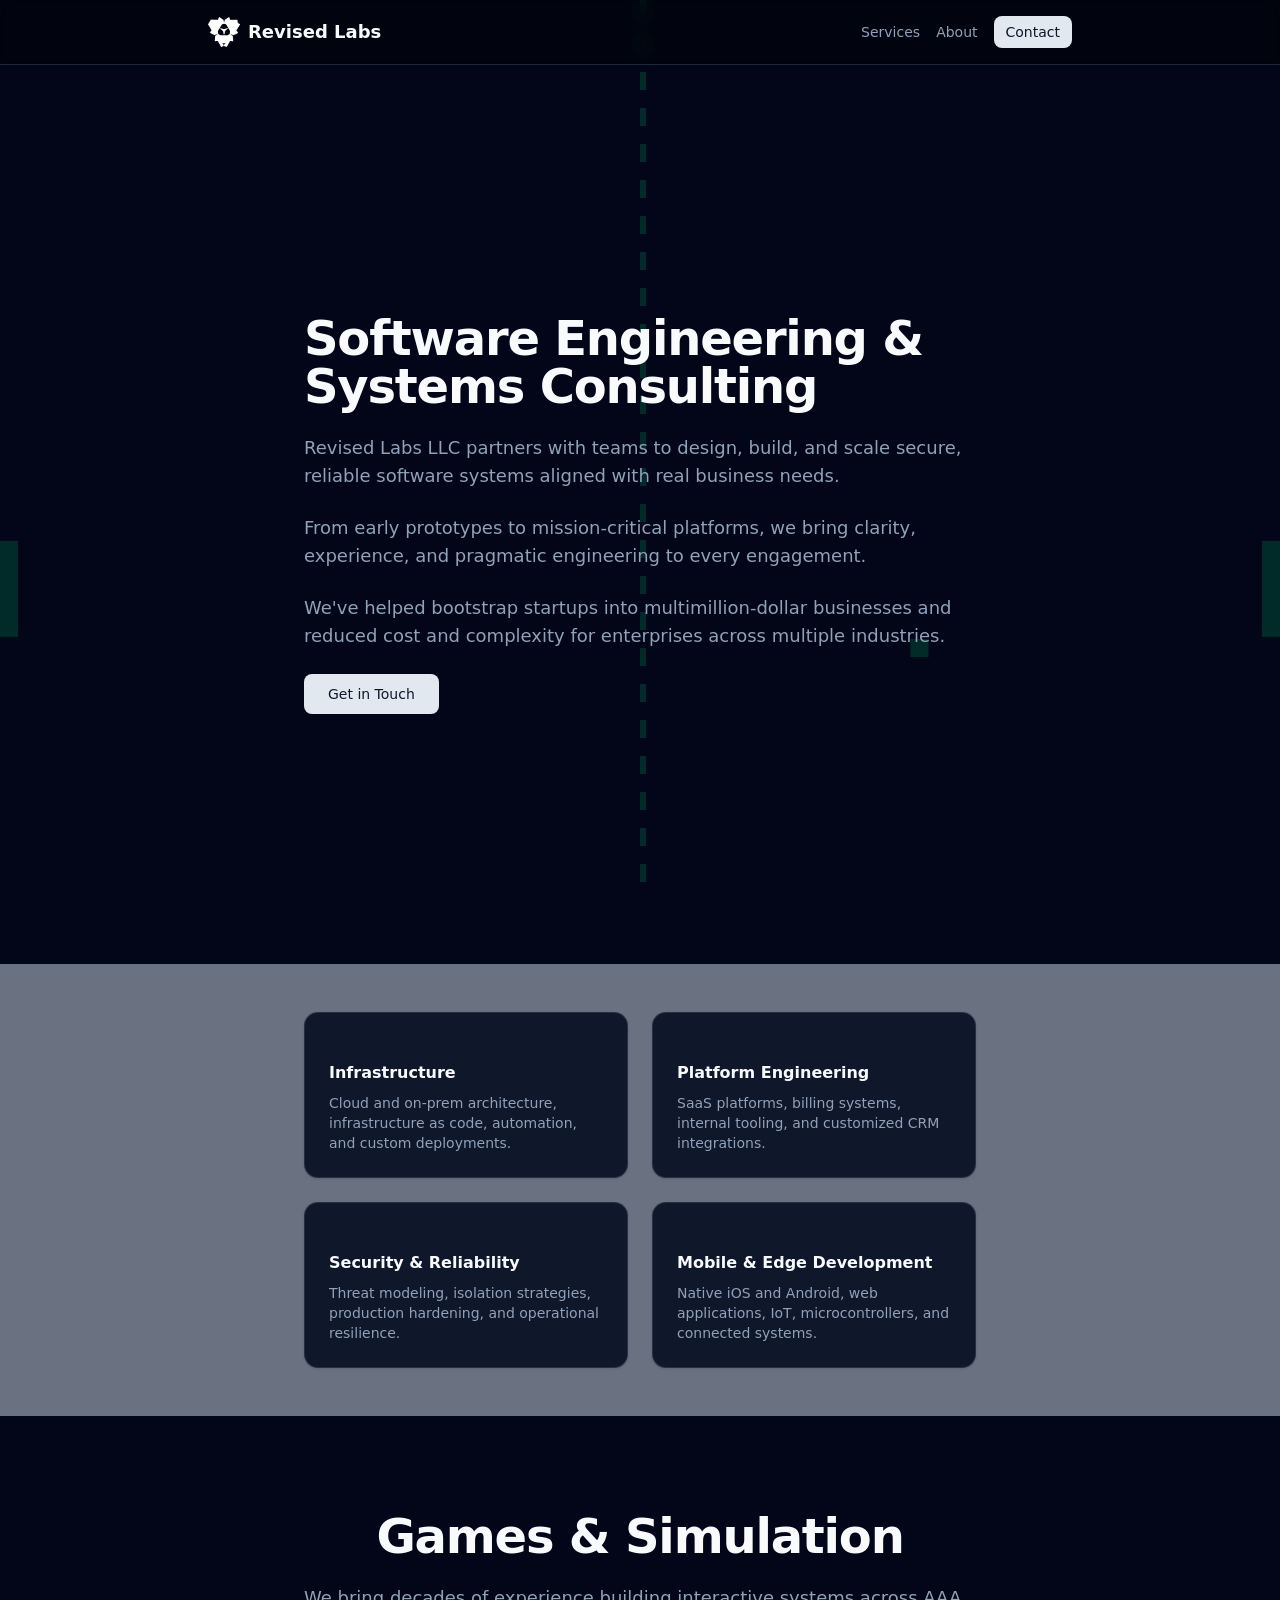
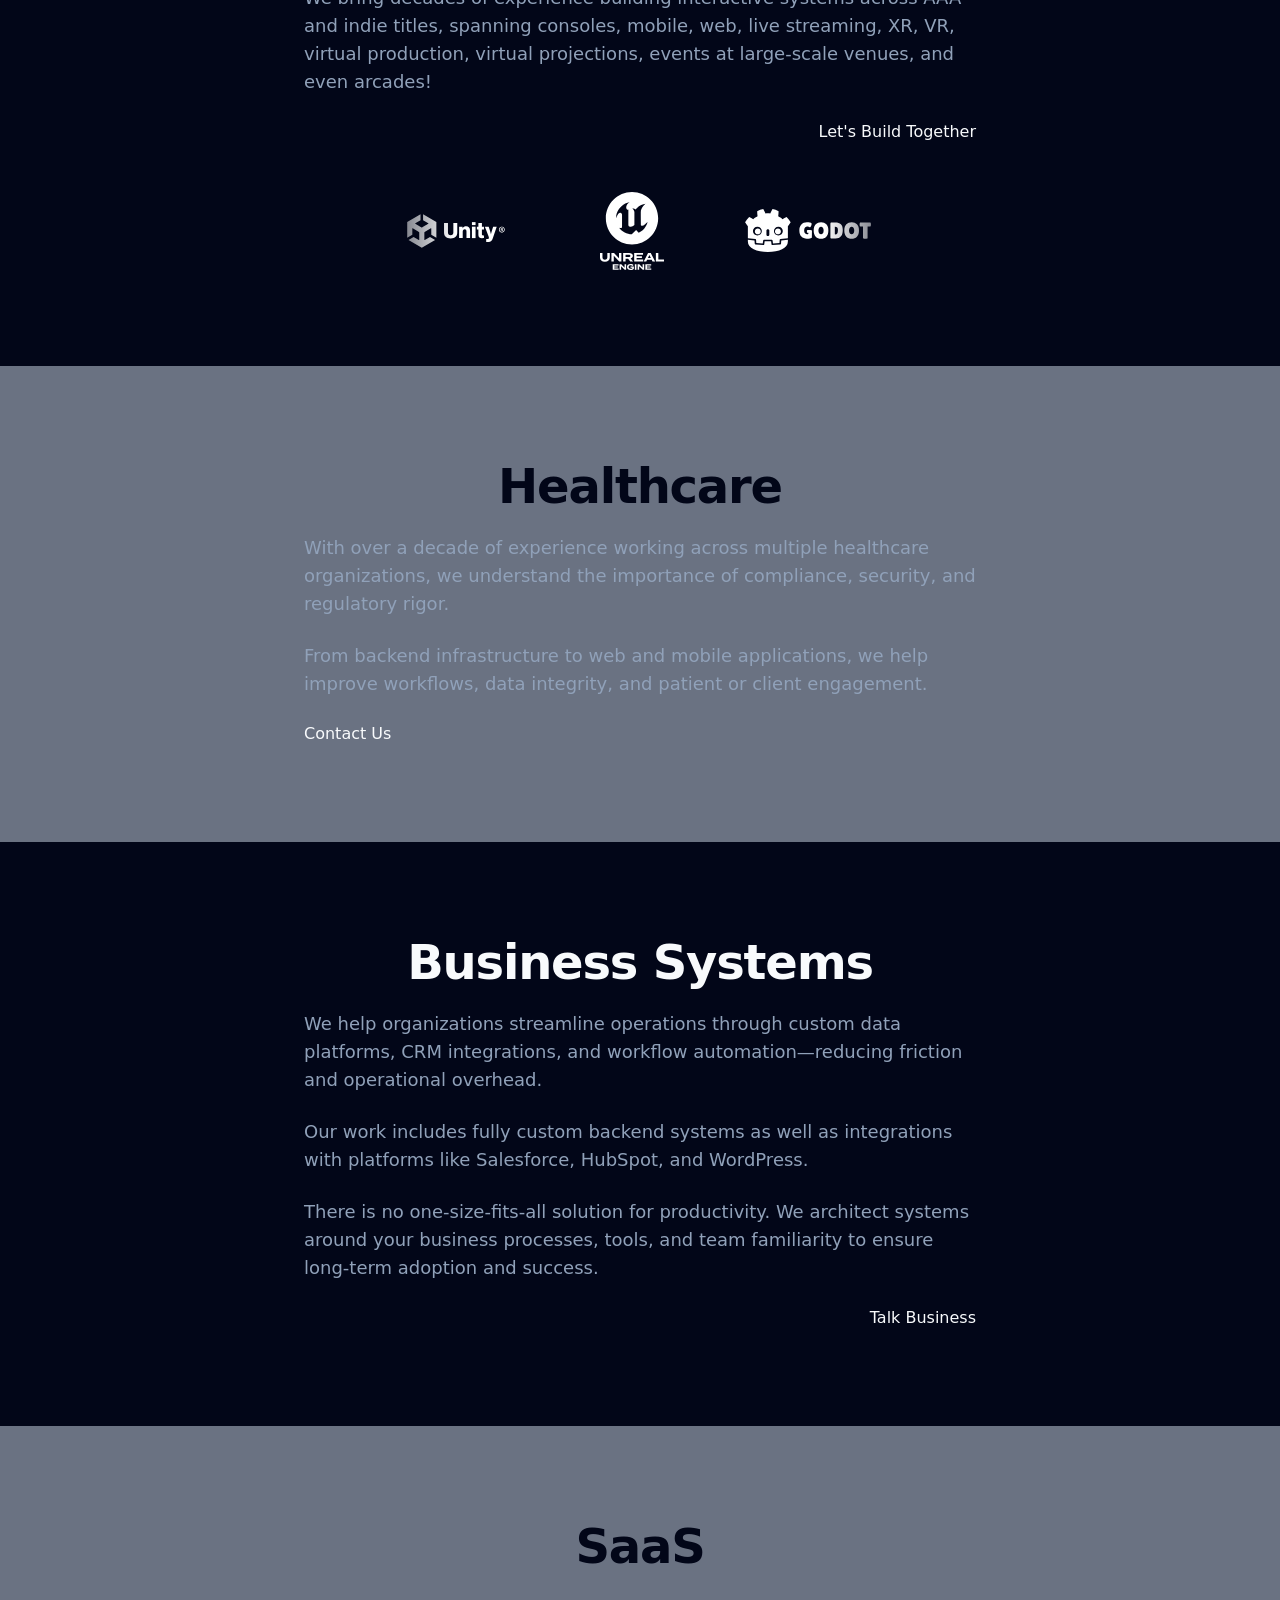
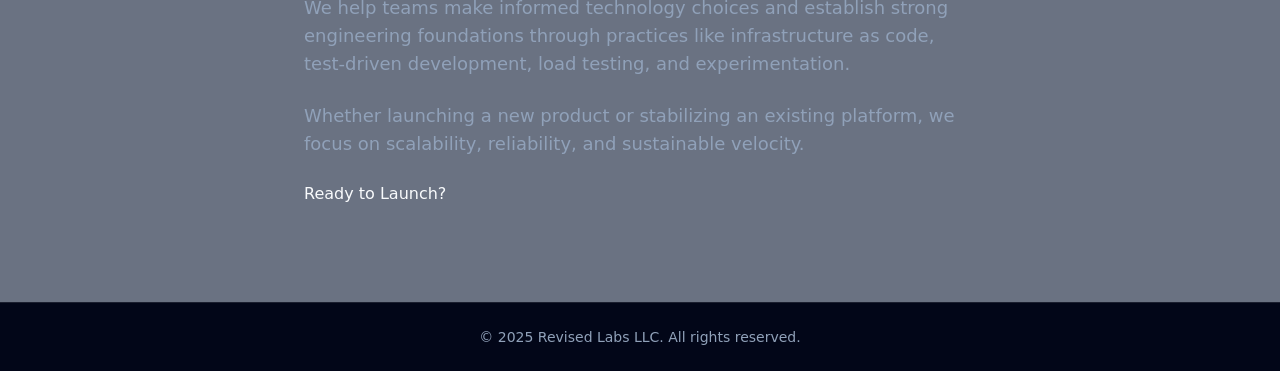
==== commit 83f0fd8f: "more tweaks" ====
--- a/index.html
+++ b/index.html
@@ -1 +1 @@
-<!DOCTYPE html><!--VBgOIwMroVGfZwz7dorbr--><html lang="en"><head><meta charSet="utf-8"/><meta name="viewport" content="width=device-width, initial-scale=1"/><link rel="preload" href="/_next/static/media/797e433ab948586e-s.p.dbea232f.woff2" as="font" crossorigin="" type="font/woff2"/><link rel="preload" href="/_next/static/media/caa3a2e1cccd8315-s.p.853070df.woff2" as="font" crossorigin="" type="font/woff2"/><link rel="preload" as="image" href="/revised_labs.png"/><link rel="preload" as="image" href="/U_Logo_Small_White_RGB_1C.svg"/><link rel="preload" as="image" href="/UE-Primary-Logo-2023-Vertical-White.svg"/><link rel="preload" as="image" href="/logo_small_monochrome_dark.svg"/><link rel="stylesheet" href="/_next/static/chunks/b23eba26e3c3e248.css" data-precedence="next"/><link rel="preload" as="script" fetchPriority="low" href="/_next/static/chunks/e763ede94ab64db8.js"/><script src="/_next/static/chunks/aa0a7c5c022cbeb9.js" async=""></script><script src="/_next/static/chunks/d4b4a1ad90e2acdb.js" async=""></script><script src="/_next/static/chunks/0122bb27ffb6a1be.js" async=""></script><script src="/_next/static/chunks/turbopack-5ea8265640cfc899.js" async=""></script><script src="/_next/static/chunks/62719e72f26ec309.js" async=""></script><script src="/_next/static/chunks/9a33412247bd9cb0.js" async=""></script><script src="/_next/static/chunks/ff1a16fafef87110.js" async=""></script><script src="/_next/static/chunks/7340adf74ff47ec0.js" async=""></script><meta name="next-size-adjust" content=""/><title>Revised Labs LLC</title><meta name="description" content="Revised Labs LLC provides consulting in infrastructure, systems, and software engineering."/><link rel="icon" href="/favicon.ico?favicon.9a1964d8.ico" sizes="48x46" type="image/x-icon"/><script src="/_next/static/chunks/a6dad97d9634a72d.js" noModule=""></script></head><body class="geist_a71539c9-module__T19VSG__variable geist_mono_8d43a2aa-module__8Li5zG__variable min-h-screen flex flex-col antialiased dark"><div hidden=""><!--$--><!--/$--></div><header class="fixed w-full top-0 z-50 border-b border-gray-200 dark:border-gray-800 bg-white/80 dark:bg-black/40 backdrop-blur"><div class="max-w-4xl mx-auto flex h-16 items-center justify-between px-4"><a class="flex items-center gap-2 font-semibold text-lg" href="/"><img alt="Revised Labs Logo" width="32" height="32" decoding="async" data-nimg="1" style="color:transparent" src="/revised_labs.png"/><span>Revised Labs</span></a><nav class="flex items-center gap-4"><a class="text-sm text-muted-foreground" href="/services/">Services</a><a class="text-sm text-muted-foreground" href="/about/">About</a><a href="/contact/"><button data-slot="button" data-variant="default" data-size="sm" class="inline-flex items-center justify-center whitespace-nowrap text-sm font-medium transition-all disabled:pointer-events-none disabled:opacity-50 [&amp;_svg]:pointer-events-none [&amp;_svg:not([class*=&#x27;size-&#x27;])]:size-4 shrink-0 [&amp;_svg]:shrink-0 outline-none focus-visible:border-ring focus-visible:ring-ring/50 focus-visible:ring-[3px] aria-invalid:ring-destructive/20 dark:aria-invalid:ring-destructive/40 aria-invalid:border-destructive bg-primary text-primary-foreground hover:bg-primary/90 h-8 rounded-md gap-1.5 px-3 has-[&gt;svg]:px-2.5">Contact</button></a></nav></div></header><main class="flex-1"><div class="w-full pt-16"><section class="flex min-h-[100svh] items-center justify-center p-12"><div class="absolute inset-0 overflow-hidden z-0"><canvas></canvas></div><div class="space-y-6 max-w-2xl z-10 pointer-events-none"><h1 class="text-2xl md:text-5xl font-bold tracking-tight">Software Engineering &amp; Systems Consulting</h1><p class="text-lg text-muted-foreground">Revised Labs LLC partners with teams to design, build, and scale secure, reliable software systems aligned with real business needs.</p><p class="text-lg text-muted-foreground">From early prototypes to mission-critical platforms, we bring clarity, experience, and pragmatic engineering to every engagement.</p><p class="text-lg text-muted-foreground">We&#x27;ve helped bootstrap startups into multimillion-dollar businesses and reduced cost and complexity for enterprises across multiple industries.</p><a data-slot="button" data-variant="default" data-size="lg" class="inline-flex items-center justify-center gap-2 whitespace-nowrap text-sm font-medium transition-all disabled:pointer-events-none disabled:opacity-50 [&amp;_svg]:pointer-events-none [&amp;_svg:not([class*=&#x27;size-&#x27;])]:size-4 shrink-0 [&amp;_svg]:shrink-0 outline-none focus-visible:border-ring focus-visible:ring-ring/50 focus-visible:ring-[3px] aria-invalid:ring-destructive/20 dark:aria-invalid:ring-destructive/40 aria-invalid:border-destructive bg-primary text-primary-foreground hover:bg-primary/90 h-10 rounded-md px-6 has-[&gt;svg]:px-4 pointer-events-auto" href="/contact/">Get in Touch</a></div></section><section class="flex min-h-[100svh] bg-gray-500 items-center justify-center p-12"><div class="grid gap-6 md:grid-cols-2 max-w-2xl"><div data-slot="card" class="bg-card text-card-foreground flex flex-col gap-6 rounded-xl border py-6 shadow-sm"><div data-slot="card-content" class="px-6 pt-6 space-y-2"><h3 class="font-semibold">Infrastructure</h3><p class="text-sm text-muted-foreground">Cloud and on-prem architecture, infrastructure as code, automation, and custom deployments.</p></div></div><div data-slot="card" class="bg-card text-card-foreground flex flex-col gap-6 rounded-xl border py-6 shadow-sm"><div data-slot="card-content" class="px-6 pt-6 space-y-2"><h3 class="font-semibold">Platform Engineering</h3><p class="text-sm text-muted-foreground">SaaS platforms, billing systems, internal tooling, and customized CRM integrations.</p></div></div><div data-slot="card" class="bg-card text-card-foreground flex flex-col gap-6 rounded-xl border py-6 shadow-sm"><div data-slot="card-content" class="px-6 pt-6 space-y-2"><h3 class="font-semibold">Security &amp; Reliability</h3><p class="text-sm text-muted-foreground">Threat modeling, isolation strategies, production hardening, and operational resilience.</p></div></div><div data-slot="card" class="bg-card text-card-foreground flex flex-col gap-6 rounded-xl border py-6 shadow-sm"><div data-slot="card-content" class="px-6 pt-6 space-y-2"><h3 class="font-semibold">Mobile &amp; Edge Development</h3><p class="text-sm text-muted-foreground">Native iOS and Android, web applications, IoT, microcontrollers, and connected systems.</p></div></div></div></section><section class="flex flex-col items-center justify-center p-12 gap-12"><div class="space-y-6 max-w-2xl mt-12"><h1 class="text-5xl font-bold tracking-tight text-center">Games &amp; Simulation</h1><p class="text-lg text-muted-foreground">We bring decades of experience building interactive systems across AAA and indie titles, spanning consoles, mobile, web, live streaming, XR, VR, virtual production, virtual projections, events at large-scale venues, and even arcades!</p><div class="flex justify-end"><a href="/contact/">Let&#x27;s Build Together</a></div></div><div class="relative w-full max-w-xl mx-auto overflow-hidden mb-12"><div class="logo-fade-mask"><div class="logo-track"><div class="flex items-center shrink-0"><div class="flex items-center gap-20 px-10"><a target="_blank" href="https://unity.com"><img alt="Unity logo" width="128" height="64" decoding="async" data-nimg="1" style="color:transparent" src="/U_Logo_Small_White_RGB_1C.svg"/><span class="sr-only">Unity Game Engine</span></a><a target="_blank" href="https://www.unrealengine.com/en-US"><img alt="Unreal Engine logo" width="64" height="64" decoding="async" data-nimg="1" style="color:transparent" src="/UE-Primary-Logo-2023-Vertical-White.svg"/><span class="sr-only">Unreal Engine</span></a><a target="_blank" href="https://godotengine.org"><img alt="Unreal Engine logo" width="128" height="64" decoding="async" data-nimg="1" style="color:transparent" src="/logo_small_monochrome_dark.svg"/><span class="sr-only">Godot Engine</span></a></div></div><div class="flex items-center shrink-0"><div class="flex items-center gap-20 px-10"><a target="_blank" href="https://unity.com"><img alt="Unity logo" width="128" height="64" decoding="async" data-nimg="1" style="color:transparent" src="/U_Logo_Small_White_RGB_1C.svg"/><span class="sr-only">Unity Game Engine</span></a><a target="_blank" href="https://www.unrealengine.com/en-US"><img alt="Unreal Engine logo" width="64" height="64" decoding="async" data-nimg="1" style="color:transparent" src="/UE-Primary-Logo-2023-Vertical-White.svg"/><span class="sr-only">Unreal Engine</span></a><a target="_blank" href="https://godotengine.org"><img alt="Unreal Engine logo" width="128" height="64" decoding="async" data-nimg="1" style="color:transparent" src="/logo_small_monochrome_dark.svg"/><span class="sr-only">Godot Engine</span></a></div></div><div class="flex items-center shrink-0"><div class="flex items-center gap-20 px-10"><a target="_blank" href="https://unity.com"><img alt="Unity logo" width="128" height="64" decoding="async" data-nimg="1" style="color:transparent" src="/U_Logo_Small_White_RGB_1C.svg"/><span class="sr-only">Unity Game Engine</span></a><a target="_blank" href="https://www.unrealengine.com/en-US"><img alt="Unreal Engine logo" width="64" height="64" decoding="async" data-nimg="1" style="color:transparent" src="/UE-Primary-Logo-2023-Vertical-White.svg"/><span class="sr-only">Unreal Engine</span></a><a target="_blank" href="https://godotengine.org"><img alt="Unreal Engine logo" width="128" height="64" decoding="async" data-nimg="1" style="color:transparent" src="/logo_small_monochrome_dark.svg"/><span class="sr-only">Godot Engine</span></a></div></div></div></div></div></section><section class="flex bg-gray-500 items-center justify-center p-12"><div class="space-y-6 max-w-2xl my-12"><h1 class="text-5xl font-bold tracking-tight text-background text-center">Healthcare</h1><p class="text-lg text-muted-foreground">With over a decade of experience working across multiple healthcare organizations, we understand the importance of compliance, security, and regulatory rigor.</p><p class="text-lg text-muted-foreground">From backend infrastructure to web and mobile applications, we help improve workflows, data integrity, and patient or client engagement.</p><div class="flex"><a href="/contact/">Contact Us</a></div></div></section><section class="flex items-center justify-center p-12"><div class="space-y-6 max-w-2xl my-12"><h1 class="text-5xl font-bold tracking-tight text-center">Business Systems</h1><p class="text-lg text-muted-foreground">We help organizations streamline operations through custom data platforms, CRM integrations, and workflow automation—reducing friction and operational overhead.</p><p class="text-lg text-muted-foreground">Our work includes fully custom backend systems as well as integrations with platforms like Salesforce, HubSpot, and WordPress.</p><p class="text-lg text-muted-foreground">There is no one-size-fits-all solution for productivity. We architect systems around your business processes, tools, and team familiarity to ensure long-term adoption and success.</p><div class="flex justify-end"><a href="/contact/">Talk Business</a></div></div></section><section class="flex bg-gray-500 items-center justify-center p-12"><div class="space-y-6 max-w-2xl my-12"><h1 class="text-5xl font-bold tracking-tight text-background text-center">SaaS</h1><p class="text-lg text-muted-foreground">We help teams make informed technology choices and establish strong engineering foundations through practices like infrastructure as code, test-driven development, load testing, and experimentation.</p><p class="text-lg text-muted-foreground">Whether launching a new product or stabilizing an existing platform, we focus on scalability, reliability, and sustainable velocity.</p><div class="flex"><a href="/contact/">Ready to Launch?</a></div></div></section></div><!--$--><!--/$--></main><footer class="w-full border-t py-6"><div class="container mx-auto px-4 text-center text-sm text-muted-foreground">© <!-- -->2025<!-- --> Revised Labs LLC. All rights reserved.</div></footer><section aria-label="Notifications alt+T" tabindex="-1" aria-live="polite" aria-relevant="additions text" aria-atomic="false"></section><script src="/_next/static/chunks/e763ede94ab64db8.js" id="_R_" async=""></script><script>(self.__next_f=self.__next_f||[]).push([0])</script><script>self.__next_f.push([1,"1:\"$Sreact.fragment\"\n2:I[22016,[\"/_next/static/chunks/62719e72f26ec309.js\",\"/_next/static/chunks/9a33412247bd9cb0.js\"],\"\"]\n3:I[5500,[\"/_next/static/chunks/62719e72f26ec309.js\",\"/_next/static/chunks/9a33412247bd9cb0.js\"],\"Image\"]\n4:I[39756,[\"/_next/static/chunks/ff1a16fafef87110.js\",\"/_next/static/chunks/7340adf74ff47ec0.js\"],\"default\"]\n5:I[37457,[\"/_next/static/chunks/ff1a16fafef87110.js\",\"/_next/static/chunks/7340adf74ff47ec0.js\"],\"default\"]\n6:I[13354,[\"/_next/static/chunks/62719e72f26ec309.js\"],\"Toaster\"]\n7:I[92681,[\"/_next/static/chunks/62719e72f26ec309.js\",\"/_next/static/chunks/9a33412247bd9cb0.js\"],\"default\"]\n13:I[68027,[],\"default\"]\n:HL[\"/_next/static/chunks/b23eba26e3c3e248.css\",\"style\"]\n:HL[\"/_next/static/media/797e433ab948586e-s.p.dbea232f.woff2\",\"font\",{\"crossOrigin\":\"\",\"type\":\"font/woff2\"}]\n:HL[\"/_next/static/media/caa3a2e1cccd8315-s.p.853070df.woff2\",\"font\",{\"crossOrigin\":\"\",\"type\":\"font/woff2\"}]\n"])</script><script>self.__next_f.push([1,"0:{\"P\":null,\"b\":\"VBgOIwMroVGfZwz7dorbr\",\"c\":[\"\",\"\"],\"q\":\"\",\"i\":false,\"f\":[[[\"\",{\"children\":[\"__PAGE__\",{}]},\"$undefined\",\"$undefined\",true],[[\"$\",\"$1\",\"c\",{\"children\":[[[\"$\",\"link\",\"0\",{\"rel\":\"stylesheet\",\"href\":\"/_next/static/chunks/b23eba26e3c3e248.css\",\"precedence\":\"next\",\"crossOrigin\":\"$undefined\",\"nonce\":\"$undefined\"}],[\"$\",\"script\",\"script-0\",{\"src\":\"/_next/static/chunks/62719e72f26ec309.js\",\"async\":true,\"nonce\":\"$undefined\"}]],[\"$\",\"html\",null,{\"lang\":\"en\",\"children\":[\"$\",\"body\",null,{\"className\":\"geist_a71539c9-module__T19VSG__variable geist_mono_8d43a2aa-module__8Li5zG__variable min-h-screen flex flex-col antialiased dark\",\"children\":[[\"$\",\"header\",null,{\"className\":\"fixed w-full top-0 z-50 border-b border-gray-200 dark:border-gray-800 bg-white/80 dark:bg-black/40 backdrop-blur\",\"children\":[\"$\",\"div\",null,{\"className\":\"max-w-4xl mx-auto flex h-16 items-center justify-between px-4\",\"children\":[[\"$\",\"$L2\",null,{\"href\":\"/\",\"className\":\"flex items-center gap-2 font-semibold text-lg\",\"children\":[[\"$\",\"$L3\",null,{\"src\":\"/revised_labs.png\",\"alt\":\"Revised Labs Logo\",\"width\":32,\"height\":32,\"priority\":true}],[\"$\",\"span\",null,{\"children\":\"Revised Labs\"}]]}],[\"$\",\"nav\",null,{\"className\":\"flex items-center gap-4\",\"children\":[[\"$\",\"$L2\",null,{\"href\":\"/services\",\"className\":\"text-sm text-muted-foreground\",\"children\":\"Services\"}],[\"$\",\"$L2\",null,{\"href\":\"/about\",\"className\":\"text-sm text-muted-foreground\",\"children\":\"About\"}],[\"$\",\"$L2\",null,{\"href\":\"/contact\",\"children\":[\"$\",\"button\",null,{\"data-slot\":\"button\",\"data-variant\":\"default\",\"data-size\":\"sm\",\"className\":\"inline-flex items-center justify-center whitespace-nowrap text-sm font-medium transition-all disabled:pointer-events-none disabled:opacity-50 [\u0026_svg]:pointer-events-none [\u0026_svg:not([class*='size-'])]:size-4 shrink-0 [\u0026_svg]:shrink-0 outline-none focus-visible:border-ring focus-visible:ring-ring/50 focus-visible:ring-[3px] aria-invalid:ring-destructive/20 dark:aria-invalid:ring-destructive/40 aria-invalid:border-destructive bg-primary text-primary-foreground hover:bg-primary/90 h-8 rounded-md gap-1.5 px-3 has-[\u003esvg]:px-2.5\",\"children\":\"Contact\"}]}]]}]]}]}],[\"$\",\"main\",null,{\"className\":\"flex-1\",\"children\":[\"$\",\"$L4\",null,{\"parallelRouterKey\":\"children\",\"error\":\"$undefined\",\"errorStyles\":\"$undefined\",\"errorScripts\":\"$undefined\",\"template\":[\"$\",\"$L5\",null,{}],\"templateStyles\":\"$undefined\",\"templateScripts\":\"$undefined\",\"notFound\":[[[\"$\",\"title\",null,{\"children\":\"404: This page could not be found.\"}],[\"$\",\"div\",null,{\"style\":{\"fontFamily\":\"system-ui,\\\"Segoe UI\\\",Roboto,Helvetica,Arial,sans-serif,\\\"Apple Color Emoji\\\",\\\"Segoe UI Emoji\\\"\",\"height\":\"100vh\",\"textAlign\":\"center\",\"display\":\"flex\",\"flexDirection\":\"column\",\"alignItems\":\"center\",\"justifyContent\":\"center\"},\"children\":[\"$\",\"div\",null,{\"children\":[[\"$\",\"style\",null,{\"dangerouslySetInnerHTML\":{\"__html\":\"body{color:#000;background:#fff;margin:0}.next-error-h1{border-right:1px solid rgba(0,0,0,.3)}@media (prefers-color-scheme:dark){body{color:#fff;background:#000}.next-error-h1{border-right:1px solid rgba(255,255,255,.3)}}\"}}],[\"$\",\"h1\",null,{\"className\":\"next-error-h1\",\"style\":{\"display\":\"inline-block\",\"margin\":\"0 20px 0 0\",\"padding\":\"0 23px 0 0\",\"fontSize\":24,\"fontWeight\":500,\"verticalAlign\":\"top\",\"lineHeight\":\"49px\"},\"children\":404}],[\"$\",\"div\",null,{\"style\":{\"display\":\"inline-block\"},\"children\":[\"$\",\"h2\",null,{\"style\":{\"fontSize\":14,\"fontWeight\":400,\"lineHeight\":\"49px\",\"margin\":0},\"children\":\"This page could not be found.\"}]}]]}]}]],[]],\"forbidden\":\"$undefined\",\"unauthorized\":\"$undefined\"}]}],[\"$\",\"footer\",null,{\"className\":\"w-full border-t py-6\",\"children\":[\"$\",\"div\",null,{\"className\":\"container mx-auto px-4 text-center text-sm text-muted-foreground\",\"children\":[\"© \",2025,\" Revised Labs LLC. All rights reserved.\"]}]}],[\"$\",\"$L6\",null,{\"position\":\"top-center\"}]]}]}]]}],{\"children\":[[\"$\",\"$1\",\"c\",{\"children\":[[\"$\",\"div\",null,{\"className\":\"w-full pt-16\",\"children\":[[\"$\",\"section\",null,{\"className\":\"flex min-h-[100svh] items-center justify-center p-12\",\"children\":[[\"$\",\"$L7\",null,{}],[\"$\",\"div\",null,{\"className\":\"space-y-6 max-w-2xl z-10 pointer-events-none\",\"children\":[[\"$\",\"h1\",null,{\"className\":\"text-2xl md:text-5xl font-bold tracking-tight\",\"children\":\"Software Engineering \u0026 Systems Consulting\"}],[\"$\",\"p\",null,{\"className\":\"text-lg text-muted-foreground\",\"children\":\"Revised Labs LLC partners with teams to design, build, and scale secure, reliable software systems aligned with real business needs.\"}],\"$L8\",\"$L9\",\"$La\"]}]]}],\"$Lb\",\"$Lc\",\"$Ld\",\"$Le\",\"$Lf\"]}],[\"$L10\"],\"$L11\"]}],{},null,false,false]},null,false,false],\"$L12\",false]],\"m\":\"$undefined\",\"G\":[\"$13\",[]],\"S\":true}\n"])</script><script>self.__next_f.push([1,"14:I[97367,[\"/_next/static/chunks/ff1a16fafef87110.js\",\"/_next/static/chunks/7340adf74ff47ec0.js\"],\"OutletBoundary\"]\n15:\"$Sreact.suspense\"\n17:I[97367,[\"/_next/static/chunks/ff1a16fafef87110.js\",\"/_next/static/chunks/7340adf74ff47ec0.js\"],\"ViewportBoundary\"]\n19:I[97367,[\"/_next/static/chunks/ff1a16fafef87110.js\",\"/_next/static/chunks/7340adf74ff47ec0.js\"],\"MetadataBoundary\"]\n8:[\"$\",\"p\",null,{\"className\":\"text-lg text-muted-foreground\",\"children\":\"From early prototypes to mission-critical platforms, we bring clarity, experience, and pragmatic engineering to every engagement.\"}]\n9:[\"$\",\"p\",null,{\"className\":\"text-lg text-muted-foreground\",\"children\":\"We've helped bootstrap startups into multimillion-dollar businesses and reduced cost and complexity for enterprises across multiple industries.\"}]\na:[\"$\",\"$L2\",null,{\"href\":\"/contact\",\"children\":\"Get in Touch\",\"data-slot\":\"button\",\"data-variant\":\"default\",\"data-size\":\"lg\",\"className\":\"inline-flex items-center justify-center gap-2 whitespace-nowrap text-sm font-medium transition-all disabled:pointer-events-none disabled:opacity-50 [\u0026_svg]:pointer-events-none [\u0026_svg:not([class*='size-'])]:size-4 shrink-0 [\u0026_svg]:shrink-0 outline-none focus-visible:border-ring focus-visible:ring-ring/50 focus-visible:ring-[3px] aria-invalid:ring-destructive/20 dark:aria-invalid:ring-destructive/40 aria-invalid:border-destructive bg-primary text-primary-foreground hover:bg-primary/90 h-10 rounded-md px-6 has-[\u003esvg]:px-4 pointer-events-auto\",\"ref\":null}]\n"])</script><script>self.__next_f.push([1,"b:[\"$\",\"section\",null,{\"className\":\"flex min-h-[100svh] bg-gray-500 items-center justify-center p-12\",\"children\":[\"$\",\"div\",null,{\"className\":\"grid gap-6 md:grid-cols-2 max-w-2xl\",\"children\":[[\"$\",\"div\",\"Infrastructure\",{\"data-slot\":\"card\",\"className\":\"bg-card text-card-foreground flex flex-col gap-6 rounded-xl border py-6 shadow-sm\",\"children\":[\"$\",\"div\",null,{\"data-slot\":\"card-content\",\"className\":\"px-6 pt-6 space-y-2\",\"children\":[[\"$\",\"h3\",null,{\"className\":\"font-semibold\",\"children\":\"Infrastructure\"}],[\"$\",\"p\",null,{\"className\":\"text-sm text-muted-foreground\",\"children\":\"Cloud and on-prem architecture, infrastructure as code, automation, and custom deployments.\"}]]}]}],[\"$\",\"div\",\"Platform Engineering\",{\"data-slot\":\"card\",\"className\":\"bg-card text-card-foreground flex flex-col gap-6 rounded-xl border py-6 shadow-sm\",\"children\":[\"$\",\"div\",null,{\"data-slot\":\"card-content\",\"className\":\"px-6 pt-6 space-y-2\",\"children\":[[\"$\",\"h3\",null,{\"className\":\"font-semibold\",\"children\":\"Platform Engineering\"}],[\"$\",\"p\",null,{\"className\":\"text-sm text-muted-foreground\",\"children\":\"SaaS platforms, billing systems, internal tooling, and customized CRM integrations.\"}]]}]}],[\"$\",\"div\",\"Security \u0026 Reliability\",{\"data-slot\":\"card\",\"className\":\"bg-card text-card-foreground flex flex-col gap-6 rounded-xl border py-6 shadow-sm\",\"children\":[\"$\",\"div\",null,{\"data-slot\":\"card-content\",\"className\":\"px-6 pt-6 space-y-2\",\"children\":[[\"$\",\"h3\",null,{\"className\":\"font-semibold\",\"children\":\"Security \u0026 Reliability\"}],[\"$\",\"p\",null,{\"className\":\"text-sm text-muted-foreground\",\"children\":\"Threat modeling, isolation strategies, production hardening, and operational resilience.\"}]]}]}],[\"$\",\"div\",\"Mobile \u0026 Edge Development\",{\"data-slot\":\"card\",\"className\":\"bg-card text-card-foreground flex flex-col gap-6 rounded-xl border py-6 shadow-sm\",\"children\":[\"$\",\"div\",null,{\"data-slot\":\"card-content\",\"className\":\"px-6 pt-6 space-y-2\",\"children\":[[\"$\",\"h3\",null,{\"className\":\"font-semibold\",\"children\":\"Mobile \u0026 Edge Development\"}],[\"$\",\"p\",null,{\"className\":\"text-sm text-muted-foreground\",\"children\":\"Native iOS and Android, web applications, IoT, microcontrollers, and connected systems.\"}]]}]}]]}]}]\n"])</script><script>self.__next_f.push([1,"c:[\"$\",\"section\",null,{\"className\":\"flex flex-col items-center justify-center p-12 gap-12\",\"children\":[[\"$\",\"div\",null,{\"className\":\"space-y-6 max-w-2xl mt-12\",\"children\":[[\"$\",\"h1\",null,{\"className\":\"text-5xl font-bold tracking-tight text-center\",\"children\":\"Games \u0026 Simulation\"}],[\"$\",\"p\",null,{\"className\":\"text-lg text-muted-foreground\",\"children\":\"We bring decades of experience building interactive systems across AAA and indie titles, spanning consoles, mobile, web, live streaming, XR, VR, virtual production, virtual projections, events at large-scale venues, and even arcades!\"}],[\"$\",\"div\",null,{\"className\":\"flex justify-end\",\"children\":[\"$\",\"$L2\",null,{\"href\":\"/contact\",\"children\":\"Let's Build Together\"}]}]]}],[\"$\",\"div\",null,{\"className\":\"relative w-full max-w-xl mx-auto overflow-hidden mb-12\",\"children\":[\"$\",\"div\",null,{\"className\":\"logo-fade-mask\",\"children\":[\"$\",\"div\",null,{\"className\":\"logo-track\",\"children\":[[\"$\",\"div\",null,{\"className\":\"flex items-center shrink-0\",\"children\":[\"$\",\"div\",null,{\"className\":\"flex items-center gap-20 px-10\",\"children\":[[\"$\",\"$L2\",null,{\"href\":\"https://unity.com\",\"target\":\"_blank\",\"children\":[[\"$\",\"$L3\",null,{\"src\":\"/U_Logo_Small_White_RGB_1C.svg\",\"alt\":\"Unity logo\",\"width\":128,\"height\":64,\"priority\":true}],[\"$\",\"span\",null,{\"className\":\"sr-only\",\"children\":\"Unity Game Engine\"}]]}],[\"$\",\"$L2\",null,{\"href\":\"https://www.unrealengine.com/en-US\",\"target\":\"_blank\",\"children\":[[\"$\",\"$L3\",null,{\"src\":\"/UE-Primary-Logo-2023-Vertical-White.svg\",\"alt\":\"Unreal Engine logo\",\"width\":64,\"height\":64,\"priority\":true}],[\"$\",\"span\",null,{\"className\":\"sr-only\",\"children\":\"Unreal Engine\"}]]}],[\"$\",\"$L2\",null,{\"href\":\"https://godotengine.org\",\"target\":\"_blank\",\"children\":[[\"$\",\"$L3\",null,{\"src\":\"/logo_small_monochrome_dark.svg\",\"alt\":\"Unreal Engine logo\",\"width\":128,\"height\":64,\"priority\":true}],[\"$\",\"span\",null,{\"className\":\"sr-only\",\"children\":\"Godot Engine\"}]]}]]}]}],[\"$\",\"div\",null,{\"className\":\"flex items-center shrink-0\",\"children\":[\"$\",\"div\",null,{\"className\":\"flex items-center gap-20 px-10\",\"children\":[[\"$\",\"$L2\",null,{\"href\":\"https://unity.com\",\"target\":\"_blank\",\"children\":[[\"$\",\"$L3\",null,{\"src\":\"/U_Logo_Small_White_RGB_1C.svg\",\"alt\":\"Unity logo\",\"width\":128,\"height\":64,\"priority\":true}],[\"$\",\"span\",null,{\"className\":\"sr-only\",\"children\":\"Unity Game Engine\"}]]}],[\"$\",\"$L2\",null,{\"href\":\"https://www.unrealengine.com/en-US\",\"target\":\"_blank\",\"children\":[[\"$\",\"$L3\",null,{\"src\":\"/UE-Primary-Logo-2023-Vertical-White.svg\",\"alt\":\"Unreal Engine logo\",\"width\":64,\"height\":64,\"priority\":true}],[\"$\",\"span\",null,{\"className\":\"sr-only\",\"children\":\"Unreal Engine\"}]]}],[\"$\",\"$L2\",null,{\"href\":\"https://godotengine.org\",\"target\":\"_blank\",\"children\":[[\"$\",\"$L3\",null,{\"src\":\"/logo_small_monochrome_dark.svg\",\"alt\":\"Unreal Engine logo\",\"width\":128,\"height\":64,\"priority\":true}],[\"$\",\"span\",null,{\"className\":\"sr-only\",\"children\":\"Godot Engine\"}]]}]]}]}],[\"$\",\"div\",null,{\"className\":\"flex items-center shrink-0\",\"children\":[\"$\",\"div\",null,{\"className\":\"flex items-center gap-20 px-10\",\"children\":[[\"$\",\"$L2\",null,{\"href\":\"https://unity.com\",\"target\":\"_blank\",\"children\":[[\"$\",\"$L3\",null,{\"src\":\"/U_Logo_Small_White_RGB_1C.svg\",\"alt\":\"Unity logo\",\"width\":128,\"height\":64,\"priority\":true}],[\"$\",\"span\",null,{\"className\":\"sr-only\",\"children\":\"Unity Game Engine\"}]]}],[\"$\",\"$L2\",null,{\"href\":\"https://www.unrealengine.com/en-US\",\"target\":\"_blank\",\"children\":[[\"$\",\"$L3\",null,{\"src\":\"/UE-Primary-Logo-2023-Vertical-White.svg\",\"alt\":\"Unreal Engine logo\",\"width\":64,\"height\":64,\"priority\":true}],[\"$\",\"span\",null,{\"className\":\"sr-only\",\"children\":\"Unreal Engine\"}]]}],[\"$\",\"$L2\",null,{\"href\":\"https://godotengine.org\",\"target\":\"_blank\",\"children\":[[\"$\",\"$L3\",null,{\"src\":\"/logo_small_monochrome_dark.svg\",\"alt\":\"Unreal Engine logo\",\"width\":128,\"height\":64,\"priority\":true}],[\"$\",\"span\",null,{\"className\":\"sr-only\",\"children\":\"Godot Engine\"}]]}]]}]}]]}]}]}]]}]\n"])</script><script>self.__next_f.push([1,"d:[\"$\",\"section\",null,{\"className\":\"flex bg-gray-500 items-center justify-center p-12\",\"children\":[\"$\",\"div\",null,{\"className\":\"space-y-6 max-w-2xl my-12\",\"children\":[[\"$\",\"h1\",null,{\"className\":\"text-5xl font-bold tracking-tight text-background text-center\",\"children\":\"Healthcare\"}],[\"$\",\"p\",null,{\"className\":\"text-lg text-muted-foreground\",\"children\":\"With over a decade of experience working across multiple healthcare organizations, we understand the importance of compliance, security, and regulatory rigor.\"}],[\"$\",\"p\",null,{\"className\":\"text-lg text-muted-foreground\",\"children\":\"From backend infrastructure to web and mobile applications, we help improve workflows, data integrity, and patient or client engagement.\"}],[\"$\",\"div\",null,{\"className\":\"flex\",\"children\":[\"$\",\"$L2\",null,{\"href\":\"/contact\",\"children\":\"Contact Us\"}]}]]}]}]\ne:[\"$\",\"section\",null,{\"className\":\"flex items-center justify-center p-12\",\"children\":[\"$\",\"div\",null,{\"className\":\"space-y-6 max-w-2xl my-12\",\"children\":[[\"$\",\"h1\",null,{\"className\":\"text-5xl font-bold tracking-tight text-center\",\"children\":\"Business Systems\"}],[\"$\",\"p\",null,{\"className\":\"text-lg text-muted-foreground\",\"children\":\"We help organizations streamline operations through custom data platforms, CRM integrations, and workflow automation—reducing friction and operational overhead.\"}],[\"$\",\"p\",null,{\"className\":\"text-lg text-muted-foreground\",\"children\":\"Our work includes fully custom backend systems as well as integrations with platforms like Salesforce, HubSpot, and WordPress.\"}],[\"$\",\"p\",null,{\"className\":\"text-lg text-muted-foreground\",\"children\":\"There is no one-size-fits-all solution for productivity. We architect systems around your business processes, tools, and team familiarity to ensure long-term adoption and success.\"}],[\"$\",\"div\",null,{\"className\":\"flex justify-end\",\"children\":[\"$\",\"$L2\",null,{\"href\":\"/contact\",\"children\":\"Talk Business\"}]}]]}]}]\nf:[\"$\",\"section\",null,{\"className\":\"flex bg-gray-500 items-center justify-center p-12\",\"children\":[\"$\",\"div\",null,{\"className\":\"space-y-6 max-w-2xl my-12\",\"children\":[[\"$\",\"h1\",null,{\"className\":\"text-5xl font-bold tracking-tight text-background text-center\",\"children\":\"SaaS\"}],[\"$\",\"p\",null,{\"className\":\"text-lg text-muted-foreground\",\"children\":\"We help teams make informed technology choices and establish strong engineering foundations through practices like infrastructure as code, test-driven development, load testing, and experimentation.\"}],[\"$\",\"p\",null,{\"className\":\"text-lg text-muted-foreground\",\"children\":\"Whether launching a new product or stabilizing an existing platform, we focus on scalability, reliability, and sustainable velocity.\"}],[\"$\",\"div\",null,{\"className\":\"flex\",\"children\":[\"$\",\"$L2\",null,{\"href\":\"/contact\",\"children\":\"Ready to Launch?\"}]}]]}]}]\n10:[\"$\",\"script\",\"script-0\",{\"src\":\"/_next/static/chunks/9a33412247bd9cb0.js\",\"async\":true,\"nonce\":\"$undefined\"}]\n11:[\"$\",\"$L14\",null,{\"children\":[\"$\",\"$15\",null,{\"name\":\"Next.MetadataOutlet\",\"children\":\"$@16\"}]}]\n12:[\"$\",\"$1\",\"h\",{\"children\":[null,[\"$\",\"$L17\",null,{\"children\":\"$L18\"}],[\"$\",\"div\",null,{\"hidden\":true,\"children\":[\"$\",\"$L19\",null,{\"children\":[\"$\",\"$15\",null,{\"name\":\"Next.Metadata\",\"children\":\"$L1a\"}]}]}],[\"$\",\"meta\",null,{\"name\":\"next-size-adjust\",\"content\":\"\"}]]}]\n"])</script><script>self.__next_f.push([1,"18:[[\"$\",\"meta\",\"0\",{\"charSet\":\"utf-8\"}],[\"$\",\"meta\",\"1\",{\"name\":\"viewport\",\"content\":\"width=device-width, initial-scale=1\"}]]\n"])</script><script>self.__next_f.push([1,"1b:I[27201,[\"/_next/static/chunks/ff1a16fafef87110.js\",\"/_next/static/chunks/7340adf74ff47ec0.js\"],\"IconMark\"]\n16:null\n1a:[[\"$\",\"title\",\"0\",{\"children\":\"Revised Labs LLC\"}],[\"$\",\"meta\",\"1\",{\"name\":\"description\",\"content\":\"Revised Labs LLC provides consulting in infrastructure, systems, and software engineering.\"}],[\"$\",\"link\",\"2\",{\"rel\":\"icon\",\"href\":\"/favicon.ico?favicon.9a1964d8.ico\",\"sizes\":\"48x46\",\"type\":\"image/x-icon\"}],[\"$\",\"$L1b\",\"3\",{}]]\n"])</script></body></html>+<!DOCTYPE html><!--WQiwa2vm3OHocYZ2p_AJ2--><html lang="en"><head><meta charSet="utf-8"/><meta name="viewport" content="width=device-width, initial-scale=1"/><link rel="preload" href="/_next/static/media/797e433ab948586e-s.p.dbea232f.woff2" as="font" crossorigin="" type="font/woff2"/><link rel="preload" href="/_next/static/media/caa3a2e1cccd8315-s.p.853070df.woff2" as="font" crossorigin="" type="font/woff2"/><link rel="preload" as="image" href="/revised_labs.png"/><link rel="preload" as="image" href="/U_Logo_Small_White_RGB_1C.svg"/><link rel="preload" as="image" href="/UE-Primary-Logo-2023-Vertical-White.svg"/><link rel="preload" as="image" href="/logo_small_monochrome_dark.svg"/><link rel="stylesheet" href="/_next/static/chunks/b23eba26e3c3e248.css" data-precedence="next"/><link rel="preload" as="script" fetchPriority="low" href="/_next/static/chunks/e763ede94ab64db8.js"/><script src="/_next/static/chunks/aa0a7c5c022cbeb9.js" async=""></script><script src="/_next/static/chunks/d4b4a1ad90e2acdb.js" async=""></script><script src="/_next/static/chunks/0122bb27ffb6a1be.js" async=""></script><script src="/_next/static/chunks/turbopack-5ea8265640cfc899.js" async=""></script><script src="/_next/static/chunks/62719e72f26ec309.js" async=""></script><script src="/_next/static/chunks/9a33412247bd9cb0.js" async=""></script><script src="/_next/static/chunks/ff1a16fafef87110.js" async=""></script><script src="/_next/static/chunks/7340adf74ff47ec0.js" async=""></script><meta name="next-size-adjust" content=""/><title>Revised Labs LLC</title><meta name="description" content="Revised Labs LLC provides consulting in infrastructure, systems, and software engineering."/><link rel="icon" href="/favicon.ico?favicon.9a1964d8.ico" sizes="48x46" type="image/x-icon"/><script src="/_next/static/chunks/a6dad97d9634a72d.js" noModule=""></script></head><body class="geist_a71539c9-module__T19VSG__variable geist_mono_8d43a2aa-module__8Li5zG__variable min-h-screen flex flex-col antialiased dark"><div hidden=""><!--$--><!--/$--></div><header class="fixed w-full top-0 z-50 border-b border-gray-200 dark:border-gray-800 bg-white/80 dark:bg-black/40 backdrop-blur"><div class="max-w-4xl mx-auto flex h-16 items-center justify-between px-4"><a class="flex items-center gap-2 font-semibold text-lg" href="/"><img alt="Revised Labs Logo" width="32" height="32" decoding="async" data-nimg="1" style="color:transparent" src="/revised_labs.png"/><span>Revised Labs</span></a><nav class="flex items-center gap-4"><a class="text-sm text-muted-foreground" href="/services/">Services</a><a class="text-sm text-muted-foreground" href="/about/">About</a><a href="/contact/"><button data-slot="button" data-variant="default" data-size="sm" class="inline-flex items-center justify-center whitespace-nowrap text-sm font-medium transition-all disabled:pointer-events-none disabled:opacity-50 [&amp;_svg]:pointer-events-none [&amp;_svg:not([class*=&#x27;size-&#x27;])]:size-4 shrink-0 [&amp;_svg]:shrink-0 outline-none focus-visible:border-ring focus-visible:ring-ring/50 focus-visible:ring-[3px] aria-invalid:ring-destructive/20 dark:aria-invalid:ring-destructive/40 aria-invalid:border-destructive bg-primary text-primary-foreground hover:bg-primary/90 h-8 rounded-md gap-1.5 px-3 has-[&gt;svg]:px-2.5">Contact</button></a></nav></div></header><main class="flex-1"><div class="w-full pt-16"><section class="flex min-h-[100svh] items-center justify-center p-12"><div class="absolute inset-0 overflow-hidden z-0"><canvas></canvas></div><div class="space-y-6 max-w-2xl z-10 pointer-events-none"><h1 class="text-2xl md:text-5xl font-bold tracking-tight">Software Engineering &amp; Systems Consulting</h1><p class="text-lg text-muted-foreground">Revised Labs LLC partners with teams to design, build, and scale secure, reliable software systems aligned with real business needs.</p><p class="text-lg text-muted-foreground">From early prototypes to mission-critical platforms, we bring clarity, experience, and pragmatic engineering to every engagement.</p><p class="text-lg text-muted-foreground">We&#x27;ve helped bootstrap startups into multimillion-dollar businesses and reduced cost and complexity for enterprises across multiple industries.</p><a data-slot="button" data-variant="default" data-size="lg" class="inline-flex items-center justify-center gap-2 whitespace-nowrap text-sm font-medium transition-all disabled:pointer-events-none disabled:opacity-50 [&amp;_svg]:pointer-events-none [&amp;_svg:not([class*=&#x27;size-&#x27;])]:size-4 shrink-0 [&amp;_svg]:shrink-0 outline-none focus-visible:border-ring focus-visible:ring-ring/50 focus-visible:ring-[3px] aria-invalid:ring-destructive/20 dark:aria-invalid:ring-destructive/40 aria-invalid:border-destructive bg-primary text-primary-foreground hover:bg-primary/90 h-10 rounded-md px-6 has-[&gt;svg]:px-4 pointer-events-auto" href="/contact/">Get in Touch</a></div></section><section class="flex bg-gray-500 items-center justify-center p-12"><div class="grid gap-6 md:grid-cols-2 max-w-2xl"><div data-slot="card" class="bg-card text-card-foreground flex flex-col gap-6 rounded-xl border py-6 shadow-sm"><div data-slot="card-content" class="px-6 pt-6 space-y-2"><h3 class="font-semibold">Infrastructure</h3><p class="text-sm text-muted-foreground">Cloud and on-prem architecture, infrastructure as code, automation, and custom deployments.</p></div></div><div data-slot="card" class="bg-card text-card-foreground flex flex-col gap-6 rounded-xl border py-6 shadow-sm"><div data-slot="card-content" class="px-6 pt-6 space-y-2"><h3 class="font-semibold">Platform Engineering</h3><p class="text-sm text-muted-foreground">SaaS platforms, billing systems, internal tooling, and customized CRM integrations.</p></div></div><div data-slot="card" class="bg-card text-card-foreground flex flex-col gap-6 rounded-xl border py-6 shadow-sm"><div data-slot="card-content" class="px-6 pt-6 space-y-2"><h3 class="font-semibold">Security &amp; Reliability</h3><p class="text-sm text-muted-foreground">Threat modeling, isolation strategies, production hardening, and operational resilience.</p></div></div><div data-slot="card" class="bg-card text-card-foreground flex flex-col gap-6 rounded-xl border py-6 shadow-sm"><div data-slot="card-content" class="px-6 pt-6 space-y-2"><h3 class="font-semibold">Mobile &amp; Edge Development</h3><p class="text-sm text-muted-foreground">Native iOS and Android, web applications, IoT, microcontrollers, and connected systems.</p></div></div></div></section><section class="flex flex-col items-center justify-center p-12 gap-12"><div class="space-y-6 max-w-2xl mt-12"><h1 class="text-5xl font-bold tracking-tight text-center">Games &amp; Simulation</h1><p class="text-lg text-muted-foreground">We bring decades of experience building interactive systems across AAA and indie titles, spanning consoles, mobile, web, live streaming, XR, VR, virtual production, virtual projections, events at large-scale venues, and even arcades!</p><div class="flex justify-end"><a href="/contact/">Let&#x27;s Build Together</a></div></div><div class="relative w-full max-w-xl mx-auto overflow-hidden mb-12"><div class="logo-fade-mask"><div class="logo-track"><div class="flex items-center shrink-0"><div class="flex items-center gap-20 px-10"><a target="_blank" href="https://unity.com"><img alt="Unity logo" width="128" height="64" decoding="async" data-nimg="1" style="color:transparent" src="/U_Logo_Small_White_RGB_1C.svg"/><span class="sr-only">Unity Game Engine</span></a><a target="_blank" href="https://www.unrealengine.com/en-US"><img alt="Unreal Engine logo" width="64" height="64" decoding="async" data-nimg="1" style="color:transparent" src="/UE-Primary-Logo-2023-Vertical-White.svg"/><span class="sr-only">Unreal Engine</span></a><a target="_blank" href="https://godotengine.org"><img alt="Unreal Engine logo" width="128" height="64" decoding="async" data-nimg="1" style="color:transparent" src="/logo_small_monochrome_dark.svg"/><span class="sr-only">Godot Engine</span></a></div></div><div class="flex items-center shrink-0"><div class="flex items-center gap-20 px-10"><a target="_blank" href="https://unity.com"><img alt="Unity logo" width="128" height="64" decoding="async" data-nimg="1" style="color:transparent" src="/U_Logo_Small_White_RGB_1C.svg"/><span class="sr-only">Unity Game Engine</span></a><a target="_blank" href="https://www.unrealengine.com/en-US"><img alt="Unreal Engine logo" width="64" height="64" decoding="async" data-nimg="1" style="color:transparent" src="/UE-Primary-Logo-2023-Vertical-White.svg"/><span class="sr-only">Unreal Engine</span></a><a target="_blank" href="https://godotengine.org"><img alt="Unreal Engine logo" width="128" height="64" decoding="async" data-nimg="1" style="color:transparent" src="/logo_small_monochrome_dark.svg"/><span class="sr-only">Godot Engine</span></a></div></div><div class="flex items-center shrink-0"><div class="flex items-center gap-20 px-10"><a target="_blank" href="https://unity.com"><img alt="Unity logo" width="128" height="64" decoding="async" data-nimg="1" style="color:transparent" src="/U_Logo_Small_White_RGB_1C.svg"/><span class="sr-only">Unity Game Engine</span></a><a target="_blank" href="https://www.unrealengine.com/en-US"><img alt="Unreal Engine logo" width="64" height="64" decoding="async" data-nimg="1" style="color:transparent" src="/UE-Primary-Logo-2023-Vertical-White.svg"/><span class="sr-only">Unreal Engine</span></a><a target="_blank" href="https://godotengine.org"><img alt="Unreal Engine logo" width="128" height="64" decoding="async" data-nimg="1" style="color:transparent" src="/logo_small_monochrome_dark.svg"/><span class="sr-only">Godot Engine</span></a></div></div></div></div></div></section><section class="flex bg-gray-500 items-center justify-center p-12"><div class="space-y-6 max-w-2xl my-12"><h1 class="text-5xl font-bold tracking-tight text-background text-center">Healthcare</h1><p class="text-lg text-muted-foreground">With over a decade of experience working across multiple healthcare organizations, we understand the importance of compliance, security, and regulatory rigor.</p><p class="text-lg text-muted-foreground">From backend infrastructure to web and mobile applications, we help improve workflows, data integrity, and patient or client engagement.</p><div class="flex"><a href="/contact/">Contact Us</a></div></div></section><section class="flex items-center justify-center p-12"><div class="space-y-6 max-w-2xl my-12"><h1 class="text-5xl font-bold tracking-tight text-center">Business Systems</h1><p class="text-lg text-muted-foreground">We help organizations streamline operations through custom data platforms, CRM integrations, and workflow automation—reducing friction and operational overhead.</p><p class="text-lg text-muted-foreground">Our work includes fully custom backend systems as well as integrations with platforms like Salesforce, HubSpot, and WordPress.</p><p class="text-lg text-muted-foreground">There is no one-size-fits-all solution for productivity. We architect systems around your business processes, tools, and team familiarity to ensure long-term adoption and success.</p><div class="flex justify-end"><a href="/contact/">Talk Business</a></div></div></section><section class="flex bg-gray-500 items-center justify-center p-12"><div class="space-y-6 max-w-2xl my-12"><h1 class="text-5xl font-bold tracking-tight text-background text-center">SaaS</h1><p class="text-lg text-muted-foreground">We help teams make informed technology choices and establish strong engineering foundations through practices like infrastructure as code, test-driven development, load testing, and experimentation.</p><p class="text-lg text-muted-foreground">Whether launching a new product or stabilizing an existing platform, we focus on scalability, reliability, and sustainable velocity.</p><div class="flex"><a href="/contact/">Ready to Launch?</a></div></div></section></div><!--$--><!--/$--></main><footer class="w-full border-t py-6"><div class="container mx-auto px-4 text-center text-sm text-muted-foreground">© <!-- -->2025<!-- --> Revised Labs LLC. All rights reserved.</div></footer><section aria-label="Notifications alt+T" tabindex="-1" aria-live="polite" aria-relevant="additions text" aria-atomic="false"></section><script src="/_next/static/chunks/e763ede94ab64db8.js" id="_R_" async=""></script><script>(self.__next_f=self.__next_f||[]).push([0])</script><script>self.__next_f.push([1,"1:\"$Sreact.fragment\"\n2:I[22016,[\"/_next/static/chunks/62719e72f26ec309.js\",\"/_next/static/chunks/9a33412247bd9cb0.js\"],\"\"]\n3:I[5500,[\"/_next/static/chunks/62719e72f26ec309.js\",\"/_next/static/chunks/9a33412247bd9cb0.js\"],\"Image\"]\n4:I[39756,[\"/_next/static/chunks/ff1a16fafef87110.js\",\"/_next/static/chunks/7340adf74ff47ec0.js\"],\"default\"]\n5:I[37457,[\"/_next/static/chunks/ff1a16fafef87110.js\",\"/_next/static/chunks/7340adf74ff47ec0.js\"],\"default\"]\n6:I[13354,[\"/_next/static/chunks/62719e72f26ec309.js\"],\"Toaster\"]\n7:I[92681,[\"/_next/static/chunks/62719e72f26ec309.js\",\"/_next/static/chunks/9a33412247bd9cb0.js\"],\"default\"]\n13:I[68027,[],\"default\"]\n:HL[\"/_next/static/chunks/b23eba26e3c3e248.css\",\"style\"]\n:HL[\"/_next/static/media/797e433ab948586e-s.p.dbea232f.woff2\",\"font\",{\"crossOrigin\":\"\",\"type\":\"font/woff2\"}]\n:HL[\"/_next/static/media/caa3a2e1cccd8315-s.p.853070df.woff2\",\"font\",{\"crossOrigin\":\"\",\"type\":\"font/woff2\"}]\n"])</script><script>self.__next_f.push([1,"0:{\"P\":null,\"b\":\"WQiwa2vm3OHocYZ2p_AJ2\",\"c\":[\"\",\"\"],\"q\":\"\",\"i\":false,\"f\":[[[\"\",{\"children\":[\"__PAGE__\",{}]},\"$undefined\",\"$undefined\",true],[[\"$\",\"$1\",\"c\",{\"children\":[[[\"$\",\"link\",\"0\",{\"rel\":\"stylesheet\",\"href\":\"/_next/static/chunks/b23eba26e3c3e248.css\",\"precedence\":\"next\",\"crossOrigin\":\"$undefined\",\"nonce\":\"$undefined\"}],[\"$\",\"script\",\"script-0\",{\"src\":\"/_next/static/chunks/62719e72f26ec309.js\",\"async\":true,\"nonce\":\"$undefined\"}]],[\"$\",\"html\",null,{\"lang\":\"en\",\"children\":[\"$\",\"body\",null,{\"className\":\"geist_a71539c9-module__T19VSG__variable geist_mono_8d43a2aa-module__8Li5zG__variable min-h-screen flex flex-col antialiased dark\",\"children\":[[\"$\",\"header\",null,{\"className\":\"fixed w-full top-0 z-50 border-b border-gray-200 dark:border-gray-800 bg-white/80 dark:bg-black/40 backdrop-blur\",\"children\":[\"$\",\"div\",null,{\"className\":\"max-w-4xl mx-auto flex h-16 items-center justify-between px-4\",\"children\":[[\"$\",\"$L2\",null,{\"href\":\"/\",\"className\":\"flex items-center gap-2 font-semibold text-lg\",\"children\":[[\"$\",\"$L3\",null,{\"src\":\"/revised_labs.png\",\"alt\":\"Revised Labs Logo\",\"width\":32,\"height\":32,\"priority\":true}],[\"$\",\"span\",null,{\"children\":\"Revised Labs\"}]]}],[\"$\",\"nav\",null,{\"className\":\"flex items-center gap-4\",\"children\":[[\"$\",\"$L2\",null,{\"href\":\"/services\",\"className\":\"text-sm text-muted-foreground\",\"children\":\"Services\"}],[\"$\",\"$L2\",null,{\"href\":\"/about\",\"className\":\"text-sm text-muted-foreground\",\"children\":\"About\"}],[\"$\",\"$L2\",null,{\"href\":\"/contact\",\"children\":[\"$\",\"button\",null,{\"data-slot\":\"button\",\"data-variant\":\"default\",\"data-size\":\"sm\",\"className\":\"inline-flex items-center justify-center whitespace-nowrap text-sm font-medium transition-all disabled:pointer-events-none disabled:opacity-50 [\u0026_svg]:pointer-events-none [\u0026_svg:not([class*='size-'])]:size-4 shrink-0 [\u0026_svg]:shrink-0 outline-none focus-visible:border-ring focus-visible:ring-ring/50 focus-visible:ring-[3px] aria-invalid:ring-destructive/20 dark:aria-invalid:ring-destructive/40 aria-invalid:border-destructive bg-primary text-primary-foreground hover:bg-primary/90 h-8 rounded-md gap-1.5 px-3 has-[\u003esvg]:px-2.5\",\"children\":\"Contact\"}]}]]}]]}]}],[\"$\",\"main\",null,{\"className\":\"flex-1\",\"children\":[\"$\",\"$L4\",null,{\"parallelRouterKey\":\"children\",\"error\":\"$undefined\",\"errorStyles\":\"$undefined\",\"errorScripts\":\"$undefined\",\"template\":[\"$\",\"$L5\",null,{}],\"templateStyles\":\"$undefined\",\"templateScripts\":\"$undefined\",\"notFound\":[[[\"$\",\"title\",null,{\"children\":\"404: This page could not be found.\"}],[\"$\",\"div\",null,{\"style\":{\"fontFamily\":\"system-ui,\\\"Segoe UI\\\",Roboto,Helvetica,Arial,sans-serif,\\\"Apple Color Emoji\\\",\\\"Segoe UI Emoji\\\"\",\"height\":\"100vh\",\"textAlign\":\"center\",\"display\":\"flex\",\"flexDirection\":\"column\",\"alignItems\":\"center\",\"justifyContent\":\"center\"},\"children\":[\"$\",\"div\",null,{\"children\":[[\"$\",\"style\",null,{\"dangerouslySetInnerHTML\":{\"__html\":\"body{color:#000;background:#fff;margin:0}.next-error-h1{border-right:1px solid rgba(0,0,0,.3)}@media (prefers-color-scheme:dark){body{color:#fff;background:#000}.next-error-h1{border-right:1px solid rgba(255,255,255,.3)}}\"}}],[\"$\",\"h1\",null,{\"className\":\"next-error-h1\",\"style\":{\"display\":\"inline-block\",\"margin\":\"0 20px 0 0\",\"padding\":\"0 23px 0 0\",\"fontSize\":24,\"fontWeight\":500,\"verticalAlign\":\"top\",\"lineHeight\":\"49px\"},\"children\":404}],[\"$\",\"div\",null,{\"style\":{\"display\":\"inline-block\"},\"children\":[\"$\",\"h2\",null,{\"style\":{\"fontSize\":14,\"fontWeight\":400,\"lineHeight\":\"49px\",\"margin\":0},\"children\":\"This page could not be found.\"}]}]]}]}]],[]],\"forbidden\":\"$undefined\",\"unauthorized\":\"$undefined\"}]}],[\"$\",\"footer\",null,{\"className\":\"w-full border-t py-6\",\"children\":[\"$\",\"div\",null,{\"className\":\"container mx-auto px-4 text-center text-sm text-muted-foreground\",\"children\":[\"© \",2025,\" Revised Labs LLC. All rights reserved.\"]}]}],[\"$\",\"$L6\",null,{\"position\":\"top-center\"}]]}]}]]}],{\"children\":[[\"$\",\"$1\",\"c\",{\"children\":[[\"$\",\"div\",null,{\"className\":\"w-full pt-16\",\"children\":[[\"$\",\"section\",null,{\"className\":\"flex min-h-[100svh] items-center justify-center p-12\",\"children\":[[\"$\",\"$L7\",null,{}],[\"$\",\"div\",null,{\"className\":\"space-y-6 max-w-2xl z-10 pointer-events-none\",\"children\":[[\"$\",\"h1\",null,{\"className\":\"text-2xl md:text-5xl font-bold tracking-tight\",\"children\":\"Software Engineering \u0026 Systems Consulting\"}],[\"$\",\"p\",null,{\"className\":\"text-lg text-muted-foreground\",\"children\":\"Revised Labs LLC partners with teams to design, build, and scale secure, reliable software systems aligned with real business needs.\"}],\"$L8\",\"$L9\",\"$La\"]}]]}],\"$Lb\",\"$Lc\",\"$Ld\",\"$Le\",\"$Lf\"]}],[\"$L10\"],\"$L11\"]}],{},null,false,false]},null,false,false],\"$L12\",false]],\"m\":\"$undefined\",\"G\":[\"$13\",[]],\"S\":true}\n"])</script><script>self.__next_f.push([1,"14:I[97367,[\"/_next/static/chunks/ff1a16fafef87110.js\",\"/_next/static/chunks/7340adf74ff47ec0.js\"],\"OutletBoundary\"]\n15:\"$Sreact.suspense\"\n17:I[97367,[\"/_next/static/chunks/ff1a16fafef87110.js\",\"/_next/static/chunks/7340adf74ff47ec0.js\"],\"ViewportBoundary\"]\n19:I[97367,[\"/_next/static/chunks/ff1a16fafef87110.js\",\"/_next/static/chunks/7340adf74ff47ec0.js\"],\"MetadataBoundary\"]\n8:[\"$\",\"p\",null,{\"className\":\"text-lg text-muted-foreground\",\"children\":\"From early prototypes to mission-critical platforms, we bring clarity, experience, and pragmatic engineering to every engagement.\"}]\n9:[\"$\",\"p\",null,{\"className\":\"text-lg text-muted-foreground\",\"children\":\"We've helped bootstrap startups into multimillion-dollar businesses and reduced cost and complexity for enterprises across multiple industries.\"}]\na:[\"$\",\"$L2\",null,{\"href\":\"/contact\",\"children\":\"Get in Touch\",\"data-slot\":\"button\",\"data-variant\":\"default\",\"data-size\":\"lg\",\"className\":\"inline-flex items-center justify-center gap-2 whitespace-nowrap text-sm font-medium transition-all disabled:pointer-events-none disabled:opacity-50 [\u0026_svg]:pointer-events-none [\u0026_svg:not([class*='size-'])]:size-4 shrink-0 [\u0026_svg]:shrink-0 outline-none focus-visible:border-ring focus-visible:ring-ring/50 focus-visible:ring-[3px] aria-invalid:ring-destructive/20 dark:aria-invalid:ring-destructive/40 aria-invalid:border-destructive bg-primary text-primary-foreground hover:bg-primary/90 h-10 rounded-md px-6 has-[\u003esvg]:px-4 pointer-events-auto\",\"ref\":null}]\n"])</script><script>self.__next_f.push([1,"b:[\"$\",\"section\",null,{\"className\":\"flex bg-gray-500 items-center justify-center p-12\",\"children\":[\"$\",\"div\",null,{\"className\":\"grid gap-6 md:grid-cols-2 max-w-2xl\",\"children\":[[\"$\",\"div\",\"Infrastructure\",{\"data-slot\":\"card\",\"className\":\"bg-card text-card-foreground flex flex-col gap-6 rounded-xl border py-6 shadow-sm\",\"children\":[\"$\",\"div\",null,{\"data-slot\":\"card-content\",\"className\":\"px-6 pt-6 space-y-2\",\"children\":[[\"$\",\"h3\",null,{\"className\":\"font-semibold\",\"children\":\"Infrastructure\"}],[\"$\",\"p\",null,{\"className\":\"text-sm text-muted-foreground\",\"children\":\"Cloud and on-prem architecture, infrastructure as code, automation, and custom deployments.\"}]]}]}],[\"$\",\"div\",\"Platform Engineering\",{\"data-slot\":\"card\",\"className\":\"bg-card text-card-foreground flex flex-col gap-6 rounded-xl border py-6 shadow-sm\",\"children\":[\"$\",\"div\",null,{\"data-slot\":\"card-content\",\"className\":\"px-6 pt-6 space-y-2\",\"children\":[[\"$\",\"h3\",null,{\"className\":\"font-semibold\",\"children\":\"Platform Engineering\"}],[\"$\",\"p\",null,{\"className\":\"text-sm text-muted-foreground\",\"children\":\"SaaS platforms, billing systems, internal tooling, and customized CRM integrations.\"}]]}]}],[\"$\",\"div\",\"Security \u0026 Reliability\",{\"data-slot\":\"card\",\"className\":\"bg-card text-card-foreground flex flex-col gap-6 rounded-xl border py-6 shadow-sm\",\"children\":[\"$\",\"div\",null,{\"data-slot\":\"card-content\",\"className\":\"px-6 pt-6 space-y-2\",\"children\":[[\"$\",\"h3\",null,{\"className\":\"font-semibold\",\"children\":\"Security \u0026 Reliability\"}],[\"$\",\"p\",null,{\"className\":\"text-sm text-muted-foreground\",\"children\":\"Threat modeling, isolation strategies, production hardening, and operational resilience.\"}]]}]}],[\"$\",\"div\",\"Mobile \u0026 Edge Development\",{\"data-slot\":\"card\",\"className\":\"bg-card text-card-foreground flex flex-col gap-6 rounded-xl border py-6 shadow-sm\",\"children\":[\"$\",\"div\",null,{\"data-slot\":\"card-content\",\"className\":\"px-6 pt-6 space-y-2\",\"children\":[[\"$\",\"h3\",null,{\"className\":\"font-semibold\",\"children\":\"Mobile \u0026 Edge Development\"}],[\"$\",\"p\",null,{\"className\":\"text-sm text-muted-foreground\",\"children\":\"Native iOS and Android, web applications, IoT, microcontrollers, and connected systems.\"}]]}]}]]}]}]\n"])</script><script>self.__next_f.push([1,"c:[\"$\",\"section\",null,{\"className\":\"flex flex-col items-center justify-center p-12 gap-12\",\"children\":[[\"$\",\"div\",null,{\"className\":\"space-y-6 max-w-2xl mt-12\",\"children\":[[\"$\",\"h1\",null,{\"className\":\"text-5xl font-bold tracking-tight text-center\",\"children\":\"Games \u0026 Simulation\"}],[\"$\",\"p\",null,{\"className\":\"text-lg text-muted-foreground\",\"children\":\"We bring decades of experience building interactive systems across AAA and indie titles, spanning consoles, mobile, web, live streaming, XR, VR, virtual production, virtual projections, events at large-scale venues, and even arcades!\"}],[\"$\",\"div\",null,{\"className\":\"flex justify-end\",\"children\":[\"$\",\"$L2\",null,{\"href\":\"/contact\",\"children\":\"Let's Build Together\"}]}]]}],[\"$\",\"div\",null,{\"className\":\"relative w-full max-w-xl mx-auto overflow-hidden mb-12\",\"children\":[\"$\",\"div\",null,{\"className\":\"logo-fade-mask\",\"children\":[\"$\",\"div\",null,{\"className\":\"logo-track\",\"children\":[[\"$\",\"div\",null,{\"className\":\"flex items-center shrink-0\",\"children\":[\"$\",\"div\",null,{\"className\":\"flex items-center gap-20 px-10\",\"children\":[[\"$\",\"$L2\",null,{\"href\":\"https://unity.com\",\"target\":\"_blank\",\"children\":[[\"$\",\"$L3\",null,{\"src\":\"/U_Logo_Small_White_RGB_1C.svg\",\"alt\":\"Unity logo\",\"width\":128,\"height\":64,\"priority\":true}],[\"$\",\"span\",null,{\"className\":\"sr-only\",\"children\":\"Unity Game Engine\"}]]}],[\"$\",\"$L2\",null,{\"href\":\"https://www.unrealengine.com/en-US\",\"target\":\"_blank\",\"children\":[[\"$\",\"$L3\",null,{\"src\":\"/UE-Primary-Logo-2023-Vertical-White.svg\",\"alt\":\"Unreal Engine logo\",\"width\":64,\"height\":64,\"priority\":true}],[\"$\",\"span\",null,{\"className\":\"sr-only\",\"children\":\"Unreal Engine\"}]]}],[\"$\",\"$L2\",null,{\"href\":\"https://godotengine.org\",\"target\":\"_blank\",\"children\":[[\"$\",\"$L3\",null,{\"src\":\"/logo_small_monochrome_dark.svg\",\"alt\":\"Unreal Engine logo\",\"width\":128,\"height\":64,\"priority\":true}],[\"$\",\"span\",null,{\"className\":\"sr-only\",\"children\":\"Godot Engine\"}]]}]]}]}],[\"$\",\"div\",null,{\"className\":\"flex items-center shrink-0\",\"children\":[\"$\",\"div\",null,{\"className\":\"flex items-center gap-20 px-10\",\"children\":[[\"$\",\"$L2\",null,{\"href\":\"https://unity.com\",\"target\":\"_blank\",\"children\":[[\"$\",\"$L3\",null,{\"src\":\"/U_Logo_Small_White_RGB_1C.svg\",\"alt\":\"Unity logo\",\"width\":128,\"height\":64,\"priority\":true}],[\"$\",\"span\",null,{\"className\":\"sr-only\",\"children\":\"Unity Game Engine\"}]]}],[\"$\",\"$L2\",null,{\"href\":\"https://www.unrealengine.com/en-US\",\"target\":\"_blank\",\"children\":[[\"$\",\"$L3\",null,{\"src\":\"/UE-Primary-Logo-2023-Vertical-White.svg\",\"alt\":\"Unreal Engine logo\",\"width\":64,\"height\":64,\"priority\":true}],[\"$\",\"span\",null,{\"className\":\"sr-only\",\"children\":\"Unreal Engine\"}]]}],[\"$\",\"$L2\",null,{\"href\":\"https://godotengine.org\",\"target\":\"_blank\",\"children\":[[\"$\",\"$L3\",null,{\"src\":\"/logo_small_monochrome_dark.svg\",\"alt\":\"Unreal Engine logo\",\"width\":128,\"height\":64,\"priority\":true}],[\"$\",\"span\",null,{\"className\":\"sr-only\",\"children\":\"Godot Engine\"}]]}]]}]}],[\"$\",\"div\",null,{\"className\":\"flex items-center shrink-0\",\"children\":[\"$\",\"div\",null,{\"className\":\"flex items-center gap-20 px-10\",\"children\":[[\"$\",\"$L2\",null,{\"href\":\"https://unity.com\",\"target\":\"_blank\",\"children\":[[\"$\",\"$L3\",null,{\"src\":\"/U_Logo_Small_White_RGB_1C.svg\",\"alt\":\"Unity logo\",\"width\":128,\"height\":64,\"priority\":true}],[\"$\",\"span\",null,{\"className\":\"sr-only\",\"children\":\"Unity Game Engine\"}]]}],[\"$\",\"$L2\",null,{\"href\":\"https://www.unrealengine.com/en-US\",\"target\":\"_blank\",\"children\":[[\"$\",\"$L3\",null,{\"src\":\"/UE-Primary-Logo-2023-Vertical-White.svg\",\"alt\":\"Unreal Engine logo\",\"width\":64,\"height\":64,\"priority\":true}],[\"$\",\"span\",null,{\"className\":\"sr-only\",\"children\":\"Unreal Engine\"}]]}],[\"$\",\"$L2\",null,{\"href\":\"https://godotengine.org\",\"target\":\"_blank\",\"children\":[[\"$\",\"$L3\",null,{\"src\":\"/logo_small_monochrome_dark.svg\",\"alt\":\"Unreal Engine logo\",\"width\":128,\"height\":64,\"priority\":true}],[\"$\",\"span\",null,{\"className\":\"sr-only\",\"children\":\"Godot Engine\"}]]}]]}]}]]}]}]}]]}]\n"])</script><script>self.__next_f.push([1,"d:[\"$\",\"section\",null,{\"className\":\"flex bg-gray-500 items-center justify-center p-12\",\"children\":[\"$\",\"div\",null,{\"className\":\"space-y-6 max-w-2xl my-12\",\"children\":[[\"$\",\"h1\",null,{\"className\":\"text-5xl font-bold tracking-tight text-background text-center\",\"children\":\"Healthcare\"}],[\"$\",\"p\",null,{\"className\":\"text-lg text-muted-foreground\",\"children\":\"With over a decade of experience working across multiple healthcare organizations, we understand the importance of compliance, security, and regulatory rigor.\"}],[\"$\",\"p\",null,{\"className\":\"text-lg text-muted-foreground\",\"children\":\"From backend infrastructure to web and mobile applications, we help improve workflows, data integrity, and patient or client engagement.\"}],[\"$\",\"div\",null,{\"className\":\"flex\",\"children\":[\"$\",\"$L2\",null,{\"href\":\"/contact\",\"children\":\"Contact Us\"}]}]]}]}]\ne:[\"$\",\"section\",null,{\"className\":\"flex items-center justify-center p-12\",\"children\":[\"$\",\"div\",null,{\"className\":\"space-y-6 max-w-2xl my-12\",\"children\":[[\"$\",\"h1\",null,{\"className\":\"text-5xl font-bold tracking-tight text-center\",\"children\":\"Business Systems\"}],[\"$\",\"p\",null,{\"className\":\"text-lg text-muted-foreground\",\"children\":\"We help organizations streamline operations through custom data platforms, CRM integrations, and workflow automation—reducing friction and operational overhead.\"}],[\"$\",\"p\",null,{\"className\":\"text-lg text-muted-foreground\",\"children\":\"Our work includes fully custom backend systems as well as integrations with platforms like Salesforce, HubSpot, and WordPress.\"}],[\"$\",\"p\",null,{\"className\":\"text-lg text-muted-foreground\",\"children\":\"There is no one-size-fits-all solution for productivity. We architect systems around your business processes, tools, and team familiarity to ensure long-term adoption and success.\"}],[\"$\",\"div\",null,{\"className\":\"flex justify-end\",\"children\":[\"$\",\"$L2\",null,{\"href\":\"/contact\",\"children\":\"Talk Business\"}]}]]}]}]\nf:[\"$\",\"section\",null,{\"className\":\"flex bg-gray-500 items-center justify-center p-12\",\"children\":[\"$\",\"div\",null,{\"className\":\"space-y-6 max-w-2xl my-12\",\"children\":[[\"$\",\"h1\",null,{\"className\":\"text-5xl font-bold tracking-tight text-background text-center\",\"children\":\"SaaS\"}],[\"$\",\"p\",null,{\"className\":\"text-lg text-muted-foreground\",\"children\":\"We help teams make informed technology choices and establish strong engineering foundations through practices like infrastructure as code, test-driven development, load testing, and experimentation.\"}],[\"$\",\"p\",null,{\"className\":\"text-lg text-muted-foreground\",\"children\":\"Whether launching a new product or stabilizing an existing platform, we focus on scalability, reliability, and sustainable velocity.\"}],[\"$\",\"div\",null,{\"className\":\"flex\",\"children\":[\"$\",\"$L2\",null,{\"href\":\"/contact\",\"children\":\"Ready to Launch?\"}]}]]}]}]\n10:[\"$\",\"script\",\"script-0\",{\"src\":\"/_next/static/chunks/9a33412247bd9cb0.js\",\"async\":true,\"nonce\":\"$undefined\"}]\n11:[\"$\",\"$L14\",null,{\"children\":[\"$\",\"$15\",null,{\"name\":\"Next.MetadataOutlet\",\"children\":\"$@16\"}]}]\n12:[\"$\",\"$1\",\"h\",{\"children\":[null,[\"$\",\"$L17\",null,{\"children\":\"$L18\"}],[\"$\",\"div\",null,{\"hidden\":true,\"children\":[\"$\",\"$L19\",null,{\"children\":[\"$\",\"$15\",null,{\"name\":\"Next.Metadata\",\"children\":\"$L1a\"}]}]}],[\"$\",\"meta\",null,{\"name\":\"next-size-adjust\",\"content\":\"\"}]]}]\n"])</script><script>self.__next_f.push([1,"18:[[\"$\",\"meta\",\"0\",{\"charSet\":\"utf-8\"}],[\"$\",\"meta\",\"1\",{\"name\":\"viewport\",\"content\":\"width=device-width, initial-scale=1\"}]]\n"])</script><script>self.__next_f.push([1,"1b:I[27201,[\"/_next/static/chunks/ff1a16fafef87110.js\",\"/_next/static/chunks/7340adf74ff47ec0.js\"],\"IconMark\"]\n16:null\n1a:[[\"$\",\"title\",\"0\",{\"children\":\"Revised Labs LLC\"}],[\"$\",\"meta\",\"1\",{\"name\":\"description\",\"content\":\"Revised Labs LLC provides consulting in infrastructure, systems, and software engineering.\"}],[\"$\",\"link\",\"2\",{\"rel\":\"icon\",\"href\":\"/favicon.ico?favicon.9a1964d8.ico\",\"sizes\":\"48x46\",\"type\":\"image/x-icon\"}],[\"$\",\"$L1b\",\"3\",{}]]\n"])</script></body></html>
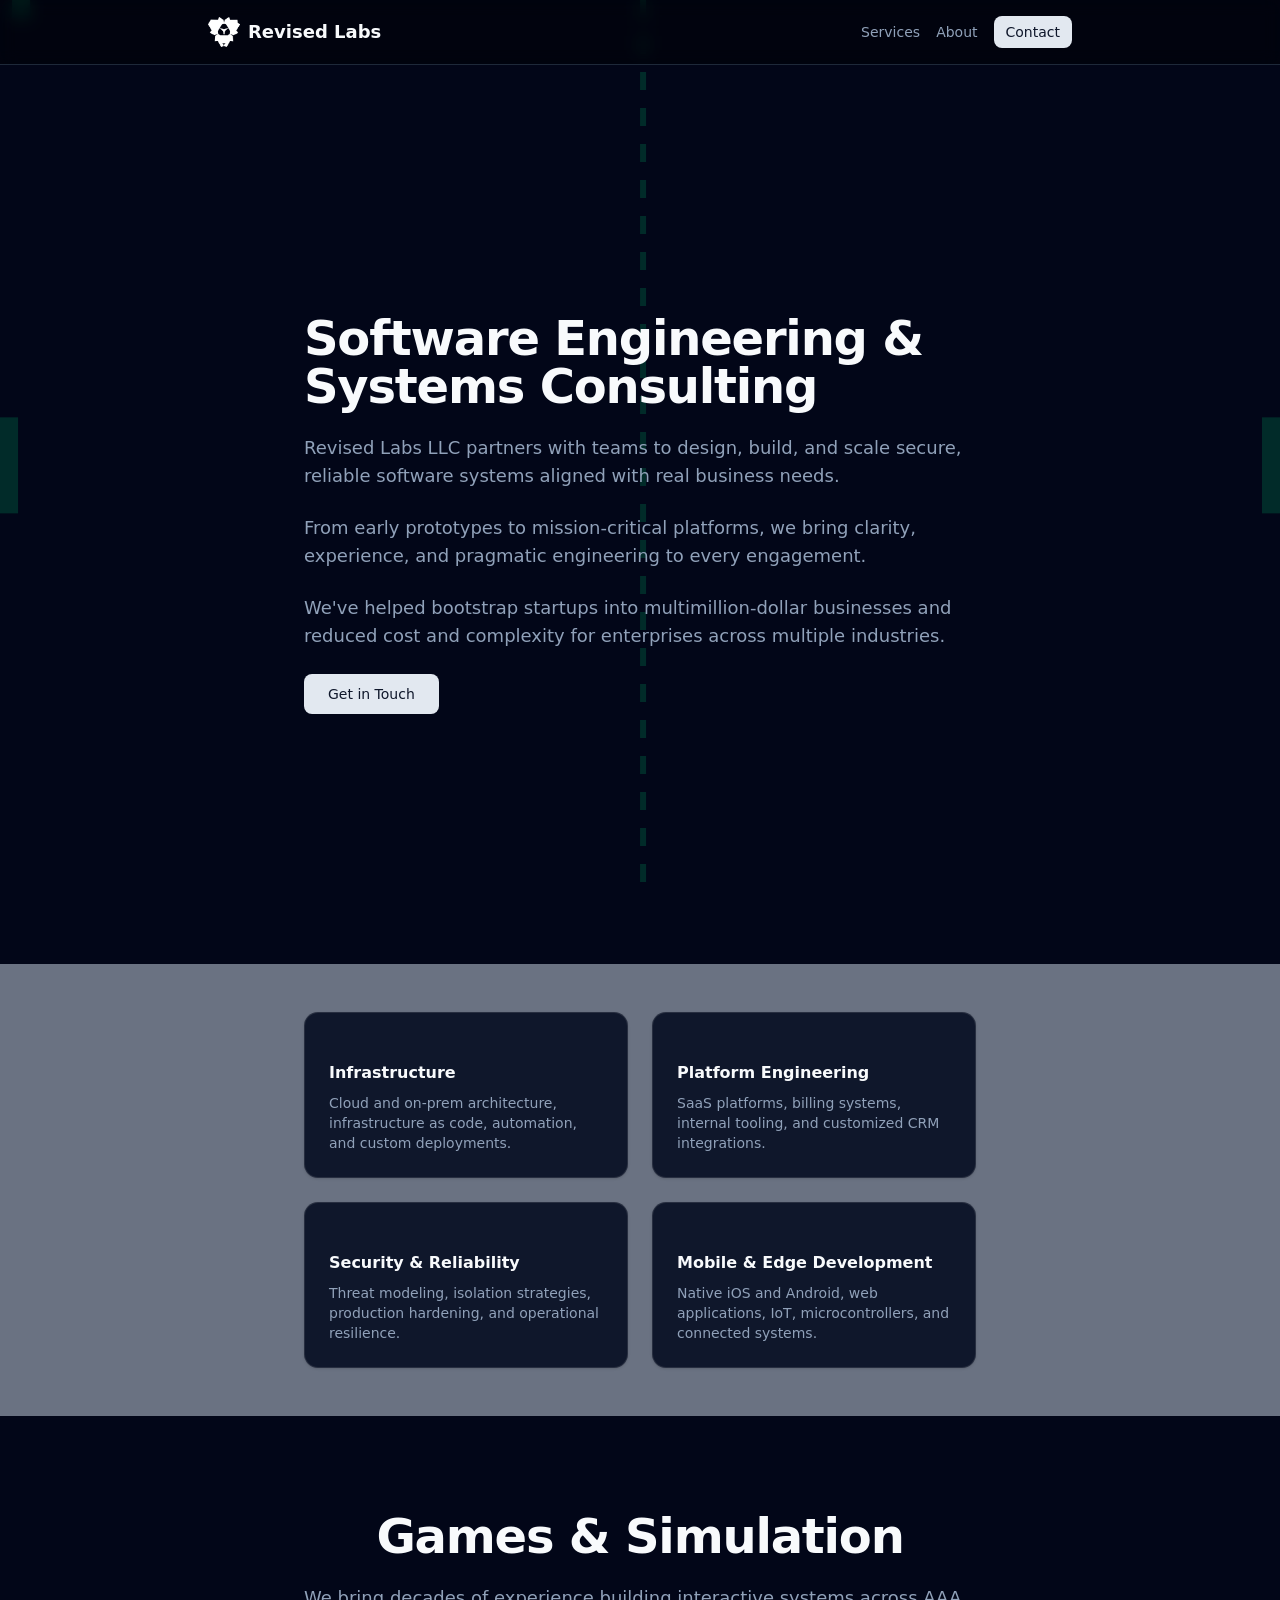
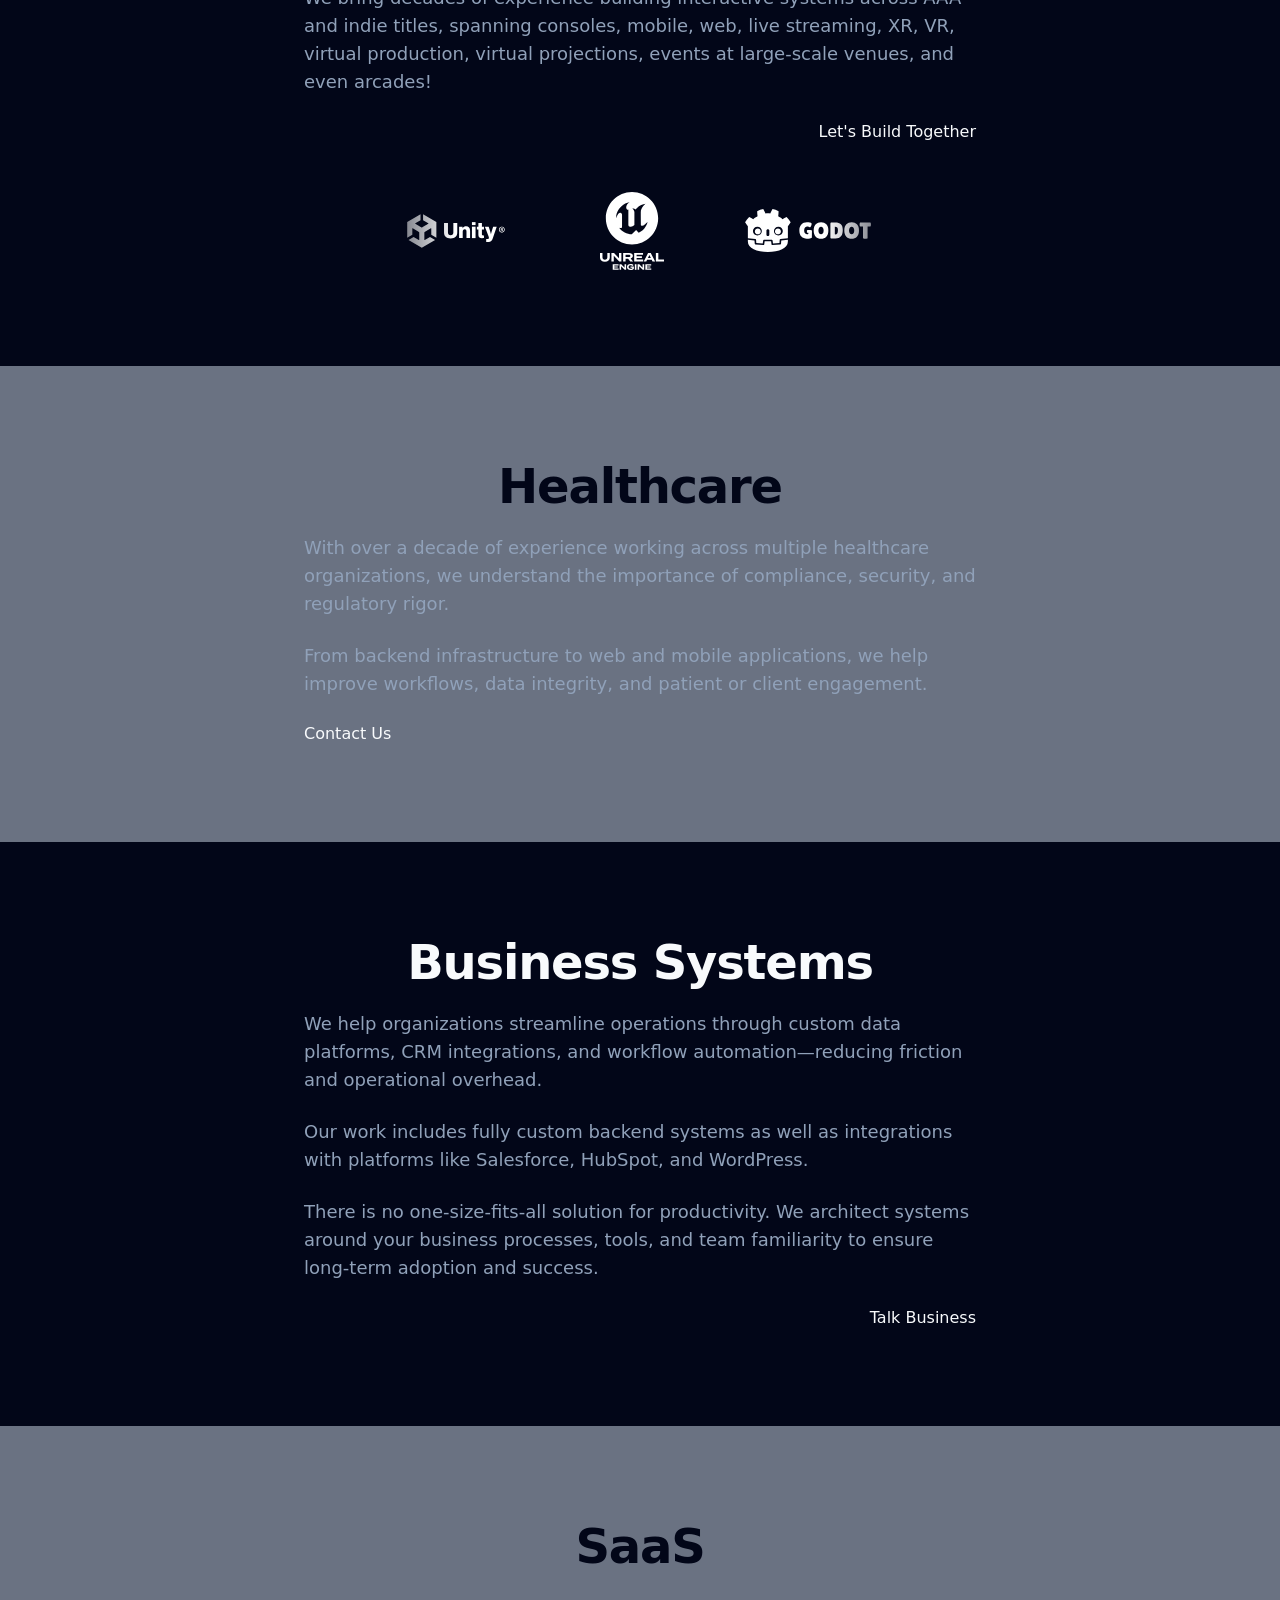
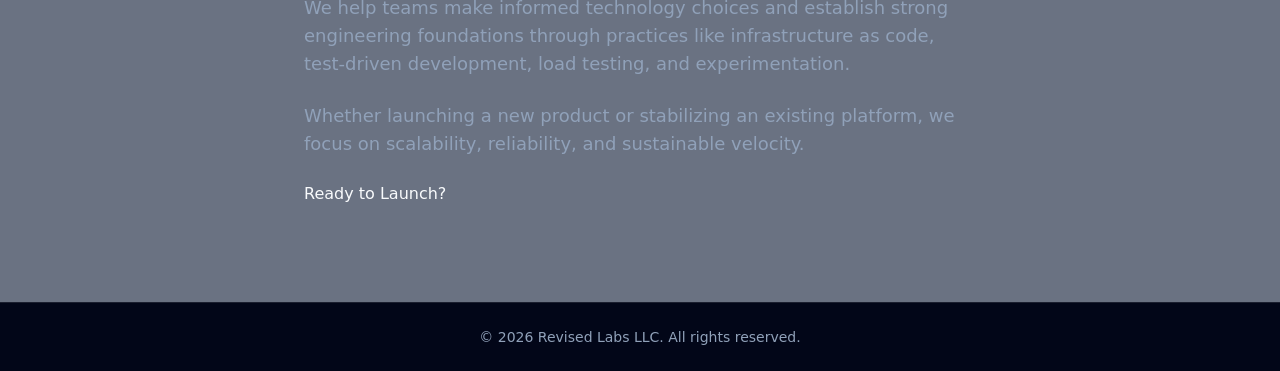
==== commit 87610b90: "updated copyright" ====
--- a/index.html
+++ b/index.html
@@ -1 +1 @@
-<!DOCTYPE html><!--WQiwa2vm3OHocYZ2p_AJ2--><html lang="en"><head><meta charSet="utf-8"/><meta name="viewport" content="width=device-width, initial-scale=1"/><link rel="preload" href="/_next/static/media/797e433ab948586e-s.p.dbea232f.woff2" as="font" crossorigin="" type="font/woff2"/><link rel="preload" href="/_next/static/media/caa3a2e1cccd8315-s.p.853070df.woff2" as="font" crossorigin="" type="font/woff2"/><link rel="preload" as="image" href="/revised_labs.png"/><link rel="preload" as="image" href="/U_Logo_Small_White_RGB_1C.svg"/><link rel="preload" as="image" href="/UE-Primary-Logo-2023-Vertical-White.svg"/><link rel="preload" as="image" href="/logo_small_monochrome_dark.svg"/><link rel="stylesheet" href="/_next/static/chunks/b23eba26e3c3e248.css" data-precedence="next"/><link rel="preload" as="script" fetchPriority="low" href="/_next/static/chunks/e763ede94ab64db8.js"/><script src="/_next/static/chunks/aa0a7c5c022cbeb9.js" async=""></script><script src="/_next/static/chunks/d4b4a1ad90e2acdb.js" async=""></script><script src="/_next/static/chunks/0122bb27ffb6a1be.js" async=""></script><script src="/_next/static/chunks/turbopack-5ea8265640cfc899.js" async=""></script><script src="/_next/static/chunks/62719e72f26ec309.js" async=""></script><script src="/_next/static/chunks/9a33412247bd9cb0.js" async=""></script><script src="/_next/static/chunks/ff1a16fafef87110.js" async=""></script><script src="/_next/static/chunks/7340adf74ff47ec0.js" async=""></script><meta name="next-size-adjust" content=""/><title>Revised Labs LLC</title><meta name="description" content="Revised Labs LLC provides consulting in infrastructure, systems, and software engineering."/><link rel="icon" href="/favicon.ico?favicon.9a1964d8.ico" sizes="48x46" type="image/x-icon"/><script src="/_next/static/chunks/a6dad97d9634a72d.js" noModule=""></script></head><body class="geist_a71539c9-module__T19VSG__variable geist_mono_8d43a2aa-module__8Li5zG__variable min-h-screen flex flex-col antialiased dark"><div hidden=""><!--$--><!--/$--></div><header class="fixed w-full top-0 z-50 border-b border-gray-200 dark:border-gray-800 bg-white/80 dark:bg-black/40 backdrop-blur"><div class="max-w-4xl mx-auto flex h-16 items-center justify-between px-4"><a class="flex items-center gap-2 font-semibold text-lg" href="/"><img alt="Revised Labs Logo" width="32" height="32" decoding="async" data-nimg="1" style="color:transparent" src="/revised_labs.png"/><span>Revised Labs</span></a><nav class="flex items-center gap-4"><a class="text-sm text-muted-foreground" href="/services/">Services</a><a class="text-sm text-muted-foreground" href="/about/">About</a><a href="/contact/"><button data-slot="button" data-variant="default" data-size="sm" class="inline-flex items-center justify-center whitespace-nowrap text-sm font-medium transition-all disabled:pointer-events-none disabled:opacity-50 [&amp;_svg]:pointer-events-none [&amp;_svg:not([class*=&#x27;size-&#x27;])]:size-4 shrink-0 [&amp;_svg]:shrink-0 outline-none focus-visible:border-ring focus-visible:ring-ring/50 focus-visible:ring-[3px] aria-invalid:ring-destructive/20 dark:aria-invalid:ring-destructive/40 aria-invalid:border-destructive bg-primary text-primary-foreground hover:bg-primary/90 h-8 rounded-md gap-1.5 px-3 has-[&gt;svg]:px-2.5">Contact</button></a></nav></div></header><main class="flex-1"><div class="w-full pt-16"><section class="flex min-h-[100svh] items-center justify-center p-12"><div class="absolute inset-0 overflow-hidden z-0"><canvas></canvas></div><div class="space-y-6 max-w-2xl z-10 pointer-events-none"><h1 class="text-2xl md:text-5xl font-bold tracking-tight">Software Engineering &amp; Systems Consulting</h1><p class="text-lg text-muted-foreground">Revised Labs LLC partners with teams to design, build, and scale secure, reliable software systems aligned with real business needs.</p><p class="text-lg text-muted-foreground">From early prototypes to mission-critical platforms, we bring clarity, experience, and pragmatic engineering to every engagement.</p><p class="text-lg text-muted-foreground">We&#x27;ve helped bootstrap startups into multimillion-dollar businesses and reduced cost and complexity for enterprises across multiple industries.</p><a data-slot="button" data-variant="default" data-size="lg" class="inline-flex items-center justify-center gap-2 whitespace-nowrap text-sm font-medium transition-all disabled:pointer-events-none disabled:opacity-50 [&amp;_svg]:pointer-events-none [&amp;_svg:not([class*=&#x27;size-&#x27;])]:size-4 shrink-0 [&amp;_svg]:shrink-0 outline-none focus-visible:border-ring focus-visible:ring-ring/50 focus-visible:ring-[3px] aria-invalid:ring-destructive/20 dark:aria-invalid:ring-destructive/40 aria-invalid:border-destructive bg-primary text-primary-foreground hover:bg-primary/90 h-10 rounded-md px-6 has-[&gt;svg]:px-4 pointer-events-auto" href="/contact/">Get in Touch</a></div></section><section class="flex bg-gray-500 items-center justify-center p-12"><div class="grid gap-6 md:grid-cols-2 max-w-2xl"><div data-slot="card" class="bg-card text-card-foreground flex flex-col gap-6 rounded-xl border py-6 shadow-sm"><div data-slot="card-content" class="px-6 pt-6 space-y-2"><h3 class="font-semibold">Infrastructure</h3><p class="text-sm text-muted-foreground">Cloud and on-prem architecture, infrastructure as code, automation, and custom deployments.</p></div></div><div data-slot="card" class="bg-card text-card-foreground flex flex-col gap-6 rounded-xl border py-6 shadow-sm"><div data-slot="card-content" class="px-6 pt-6 space-y-2"><h3 class="font-semibold">Platform Engineering</h3><p class="text-sm text-muted-foreground">SaaS platforms, billing systems, internal tooling, and customized CRM integrations.</p></div></div><div data-slot="card" class="bg-card text-card-foreground flex flex-col gap-6 rounded-xl border py-6 shadow-sm"><div data-slot="card-content" class="px-6 pt-6 space-y-2"><h3 class="font-semibold">Security &amp; Reliability</h3><p class="text-sm text-muted-foreground">Threat modeling, isolation strategies, production hardening, and operational resilience.</p></div></div><div data-slot="card" class="bg-card text-card-foreground flex flex-col gap-6 rounded-xl border py-6 shadow-sm"><div data-slot="card-content" class="px-6 pt-6 space-y-2"><h3 class="font-semibold">Mobile &amp; Edge Development</h3><p class="text-sm text-muted-foreground">Native iOS and Android, web applications, IoT, microcontrollers, and connected systems.</p></div></div></div></section><section class="flex flex-col items-center justify-center p-12 gap-12"><div class="space-y-6 max-w-2xl mt-12"><h1 class="text-5xl font-bold tracking-tight text-center">Games &amp; Simulation</h1><p class="text-lg text-muted-foreground">We bring decades of experience building interactive systems across AAA and indie titles, spanning consoles, mobile, web, live streaming, XR, VR, virtual production, virtual projections, events at large-scale venues, and even arcades!</p><div class="flex justify-end"><a href="/contact/">Let&#x27;s Build Together</a></div></div><div class="relative w-full max-w-xl mx-auto overflow-hidden mb-12"><div class="logo-fade-mask"><div class="logo-track"><div class="flex items-center shrink-0"><div class="flex items-center gap-20 px-10"><a target="_blank" href="https://unity.com"><img alt="Unity logo" width="128" height="64" decoding="async" data-nimg="1" style="color:transparent" src="/U_Logo_Small_White_RGB_1C.svg"/><span class="sr-only">Unity Game Engine</span></a><a target="_blank" href="https://www.unrealengine.com/en-US"><img alt="Unreal Engine logo" width="64" height="64" decoding="async" data-nimg="1" style="color:transparent" src="/UE-Primary-Logo-2023-Vertical-White.svg"/><span class="sr-only">Unreal Engine</span></a><a target="_blank" href="https://godotengine.org"><img alt="Unreal Engine logo" width="128" height="64" decoding="async" data-nimg="1" style="color:transparent" src="/logo_small_monochrome_dark.svg"/><span class="sr-only">Godot Engine</span></a></div></div><div class="flex items-center shrink-0"><div class="flex items-center gap-20 px-10"><a target="_blank" href="https://unity.com"><img alt="Unity logo" width="128" height="64" decoding="async" data-nimg="1" style="color:transparent" src="/U_Logo_Small_White_RGB_1C.svg"/><span class="sr-only">Unity Game Engine</span></a><a target="_blank" href="https://www.unrealengine.com/en-US"><img alt="Unreal Engine logo" width="64" height="64" decoding="async" data-nimg="1" style="color:transparent" src="/UE-Primary-Logo-2023-Vertical-White.svg"/><span class="sr-only">Unreal Engine</span></a><a target="_blank" href="https://godotengine.org"><img alt="Unreal Engine logo" width="128" height="64" decoding="async" data-nimg="1" style="color:transparent" src="/logo_small_monochrome_dark.svg"/><span class="sr-only">Godot Engine</span></a></div></div><div class="flex items-center shrink-0"><div class="flex items-center gap-20 px-10"><a target="_blank" href="https://unity.com"><img alt="Unity logo" width="128" height="64" decoding="async" data-nimg="1" style="color:transparent" src="/U_Logo_Small_White_RGB_1C.svg"/><span class="sr-only">Unity Game Engine</span></a><a target="_blank" href="https://www.unrealengine.com/en-US"><img alt="Unreal Engine logo" width="64" height="64" decoding="async" data-nimg="1" style="color:transparent" src="/UE-Primary-Logo-2023-Vertical-White.svg"/><span class="sr-only">Unreal Engine</span></a><a target="_blank" href="https://godotengine.org"><img alt="Unreal Engine logo" width="128" height="64" decoding="async" data-nimg="1" style="color:transparent" src="/logo_small_monochrome_dark.svg"/><span class="sr-only">Godot Engine</span></a></div></div></div></div></div></section><section class="flex bg-gray-500 items-center justify-center p-12"><div class="space-y-6 max-w-2xl my-12"><h1 class="text-5xl font-bold tracking-tight text-background text-center">Healthcare</h1><p class="text-lg text-muted-foreground">With over a decade of experience working across multiple healthcare organizations, we understand the importance of compliance, security, and regulatory rigor.</p><p class="text-lg text-muted-foreground">From backend infrastructure to web and mobile applications, we help improve workflows, data integrity, and patient or client engagement.</p><div class="flex"><a href="/contact/">Contact Us</a></div></div></section><section class="flex items-center justify-center p-12"><div class="space-y-6 max-w-2xl my-12"><h1 class="text-5xl font-bold tracking-tight text-center">Business Systems</h1><p class="text-lg text-muted-foreground">We help organizations streamline operations through custom data platforms, CRM integrations, and workflow automation—reducing friction and operational overhead.</p><p class="text-lg text-muted-foreground">Our work includes fully custom backend systems as well as integrations with platforms like Salesforce, HubSpot, and WordPress.</p><p class="text-lg text-muted-foreground">There is no one-size-fits-all solution for productivity. We architect systems around your business processes, tools, and team familiarity to ensure long-term adoption and success.</p><div class="flex justify-end"><a href="/contact/">Talk Business</a></div></div></section><section class="flex bg-gray-500 items-center justify-center p-12"><div class="space-y-6 max-w-2xl my-12"><h1 class="text-5xl font-bold tracking-tight text-background text-center">SaaS</h1><p class="text-lg text-muted-foreground">We help teams make informed technology choices and establish strong engineering foundations through practices like infrastructure as code, test-driven development, load testing, and experimentation.</p><p class="text-lg text-muted-foreground">Whether launching a new product or stabilizing an existing platform, we focus on scalability, reliability, and sustainable velocity.</p><div class="flex"><a href="/contact/">Ready to Launch?</a></div></div></section></div><!--$--><!--/$--></main><footer class="w-full border-t py-6"><div class="container mx-auto px-4 text-center text-sm text-muted-foreground">© <!-- -->2025<!-- --> Revised Labs LLC. All rights reserved.</div></footer><section aria-label="Notifications alt+T" tabindex="-1" aria-live="polite" aria-relevant="additions text" aria-atomic="false"></section><script src="/_next/static/chunks/e763ede94ab64db8.js" id="_R_" async=""></script><script>(self.__next_f=self.__next_f||[]).push([0])</script><script>self.__next_f.push([1,"1:\"$Sreact.fragment\"\n2:I[22016,[\"/_next/static/chunks/62719e72f26ec309.js\",\"/_next/static/chunks/9a33412247bd9cb0.js\"],\"\"]\n3:I[5500,[\"/_next/static/chunks/62719e72f26ec309.js\",\"/_next/static/chunks/9a33412247bd9cb0.js\"],\"Image\"]\n4:I[39756,[\"/_next/static/chunks/ff1a16fafef87110.js\",\"/_next/static/chunks/7340adf74ff47ec0.js\"],\"default\"]\n5:I[37457,[\"/_next/static/chunks/ff1a16fafef87110.js\",\"/_next/static/chunks/7340adf74ff47ec0.js\"],\"default\"]\n6:I[13354,[\"/_next/static/chunks/62719e72f26ec309.js\"],\"Toaster\"]\n7:I[92681,[\"/_next/static/chunks/62719e72f26ec309.js\",\"/_next/static/chunks/9a33412247bd9cb0.js\"],\"default\"]\n13:I[68027,[],\"default\"]\n:HL[\"/_next/static/chunks/b23eba26e3c3e248.css\",\"style\"]\n:HL[\"/_next/static/media/797e433ab948586e-s.p.dbea232f.woff2\",\"font\",{\"crossOrigin\":\"\",\"type\":\"font/woff2\"}]\n:HL[\"/_next/static/media/caa3a2e1cccd8315-s.p.853070df.woff2\",\"font\",{\"crossOrigin\":\"\",\"type\":\"font/woff2\"}]\n"])</script><script>self.__next_f.push([1,"0:{\"P\":null,\"b\":\"WQiwa2vm3OHocYZ2p_AJ2\",\"c\":[\"\",\"\"],\"q\":\"\",\"i\":false,\"f\":[[[\"\",{\"children\":[\"__PAGE__\",{}]},\"$undefined\",\"$undefined\",true],[[\"$\",\"$1\",\"c\",{\"children\":[[[\"$\",\"link\",\"0\",{\"rel\":\"stylesheet\",\"href\":\"/_next/static/chunks/b23eba26e3c3e248.css\",\"precedence\":\"next\",\"crossOrigin\":\"$undefined\",\"nonce\":\"$undefined\"}],[\"$\",\"script\",\"script-0\",{\"src\":\"/_next/static/chunks/62719e72f26ec309.js\",\"async\":true,\"nonce\":\"$undefined\"}]],[\"$\",\"html\",null,{\"lang\":\"en\",\"children\":[\"$\",\"body\",null,{\"className\":\"geist_a71539c9-module__T19VSG__variable geist_mono_8d43a2aa-module__8Li5zG__variable min-h-screen flex flex-col antialiased dark\",\"children\":[[\"$\",\"header\",null,{\"className\":\"fixed w-full top-0 z-50 border-b border-gray-200 dark:border-gray-800 bg-white/80 dark:bg-black/40 backdrop-blur\",\"children\":[\"$\",\"div\",null,{\"className\":\"max-w-4xl mx-auto flex h-16 items-center justify-between px-4\",\"children\":[[\"$\",\"$L2\",null,{\"href\":\"/\",\"className\":\"flex items-center gap-2 font-semibold text-lg\",\"children\":[[\"$\",\"$L3\",null,{\"src\":\"/revised_labs.png\",\"alt\":\"Revised Labs Logo\",\"width\":32,\"height\":32,\"priority\":true}],[\"$\",\"span\",null,{\"children\":\"Revised Labs\"}]]}],[\"$\",\"nav\",null,{\"className\":\"flex items-center gap-4\",\"children\":[[\"$\",\"$L2\",null,{\"href\":\"/services\",\"className\":\"text-sm text-muted-foreground\",\"children\":\"Services\"}],[\"$\",\"$L2\",null,{\"href\":\"/about\",\"className\":\"text-sm text-muted-foreground\",\"children\":\"About\"}],[\"$\",\"$L2\",null,{\"href\":\"/contact\",\"children\":[\"$\",\"button\",null,{\"data-slot\":\"button\",\"data-variant\":\"default\",\"data-size\":\"sm\",\"className\":\"inline-flex items-center justify-center whitespace-nowrap text-sm font-medium transition-all disabled:pointer-events-none disabled:opacity-50 [\u0026_svg]:pointer-events-none [\u0026_svg:not([class*='size-'])]:size-4 shrink-0 [\u0026_svg]:shrink-0 outline-none focus-visible:border-ring focus-visible:ring-ring/50 focus-visible:ring-[3px] aria-invalid:ring-destructive/20 dark:aria-invalid:ring-destructive/40 aria-invalid:border-destructive bg-primary text-primary-foreground hover:bg-primary/90 h-8 rounded-md gap-1.5 px-3 has-[\u003esvg]:px-2.5\",\"children\":\"Contact\"}]}]]}]]}]}],[\"$\",\"main\",null,{\"className\":\"flex-1\",\"children\":[\"$\",\"$L4\",null,{\"parallelRouterKey\":\"children\",\"error\":\"$undefined\",\"errorStyles\":\"$undefined\",\"errorScripts\":\"$undefined\",\"template\":[\"$\",\"$L5\",null,{}],\"templateStyles\":\"$undefined\",\"templateScripts\":\"$undefined\",\"notFound\":[[[\"$\",\"title\",null,{\"children\":\"404: This page could not be found.\"}],[\"$\",\"div\",null,{\"style\":{\"fontFamily\":\"system-ui,\\\"Segoe UI\\\",Roboto,Helvetica,Arial,sans-serif,\\\"Apple Color Emoji\\\",\\\"Segoe UI Emoji\\\"\",\"height\":\"100vh\",\"textAlign\":\"center\",\"display\":\"flex\",\"flexDirection\":\"column\",\"alignItems\":\"center\",\"justifyContent\":\"center\"},\"children\":[\"$\",\"div\",null,{\"children\":[[\"$\",\"style\",null,{\"dangerouslySetInnerHTML\":{\"__html\":\"body{color:#000;background:#fff;margin:0}.next-error-h1{border-right:1px solid rgba(0,0,0,.3)}@media (prefers-color-scheme:dark){body{color:#fff;background:#000}.next-error-h1{border-right:1px solid rgba(255,255,255,.3)}}\"}}],[\"$\",\"h1\",null,{\"className\":\"next-error-h1\",\"style\":{\"display\":\"inline-block\",\"margin\":\"0 20px 0 0\",\"padding\":\"0 23px 0 0\",\"fontSize\":24,\"fontWeight\":500,\"verticalAlign\":\"top\",\"lineHeight\":\"49px\"},\"children\":404}],[\"$\",\"div\",null,{\"style\":{\"display\":\"inline-block\"},\"children\":[\"$\",\"h2\",null,{\"style\":{\"fontSize\":14,\"fontWeight\":400,\"lineHeight\":\"49px\",\"margin\":0},\"children\":\"This page could not be found.\"}]}]]}]}]],[]],\"forbidden\":\"$undefined\",\"unauthorized\":\"$undefined\"}]}],[\"$\",\"footer\",null,{\"className\":\"w-full border-t py-6\",\"children\":[\"$\",\"div\",null,{\"className\":\"container mx-auto px-4 text-center text-sm text-muted-foreground\",\"children\":[\"© \",2025,\" Revised Labs LLC. All rights reserved.\"]}]}],[\"$\",\"$L6\",null,{\"position\":\"top-center\"}]]}]}]]}],{\"children\":[[\"$\",\"$1\",\"c\",{\"children\":[[\"$\",\"div\",null,{\"className\":\"w-full pt-16\",\"children\":[[\"$\",\"section\",null,{\"className\":\"flex min-h-[100svh] items-center justify-center p-12\",\"children\":[[\"$\",\"$L7\",null,{}],[\"$\",\"div\",null,{\"className\":\"space-y-6 max-w-2xl z-10 pointer-events-none\",\"children\":[[\"$\",\"h1\",null,{\"className\":\"text-2xl md:text-5xl font-bold tracking-tight\",\"children\":\"Software Engineering \u0026 Systems Consulting\"}],[\"$\",\"p\",null,{\"className\":\"text-lg text-muted-foreground\",\"children\":\"Revised Labs LLC partners with teams to design, build, and scale secure, reliable software systems aligned with real business needs.\"}],\"$L8\",\"$L9\",\"$La\"]}]]}],\"$Lb\",\"$Lc\",\"$Ld\",\"$Le\",\"$Lf\"]}],[\"$L10\"],\"$L11\"]}],{},null,false,false]},null,false,false],\"$L12\",false]],\"m\":\"$undefined\",\"G\":[\"$13\",[]],\"S\":true}\n"])</script><script>self.__next_f.push([1,"14:I[97367,[\"/_next/static/chunks/ff1a16fafef87110.js\",\"/_next/static/chunks/7340adf74ff47ec0.js\"],\"OutletBoundary\"]\n15:\"$Sreact.suspense\"\n17:I[97367,[\"/_next/static/chunks/ff1a16fafef87110.js\",\"/_next/static/chunks/7340adf74ff47ec0.js\"],\"ViewportBoundary\"]\n19:I[97367,[\"/_next/static/chunks/ff1a16fafef87110.js\",\"/_next/static/chunks/7340adf74ff47ec0.js\"],\"MetadataBoundary\"]\n8:[\"$\",\"p\",null,{\"className\":\"text-lg text-muted-foreground\",\"children\":\"From early prototypes to mission-critical platforms, we bring clarity, experience, and pragmatic engineering to every engagement.\"}]\n9:[\"$\",\"p\",null,{\"className\":\"text-lg text-muted-foreground\",\"children\":\"We've helped bootstrap startups into multimillion-dollar businesses and reduced cost and complexity for enterprises across multiple industries.\"}]\na:[\"$\",\"$L2\",null,{\"href\":\"/contact\",\"children\":\"Get in Touch\",\"data-slot\":\"button\",\"data-variant\":\"default\",\"data-size\":\"lg\",\"className\":\"inline-flex items-center justify-center gap-2 whitespace-nowrap text-sm font-medium transition-all disabled:pointer-events-none disabled:opacity-50 [\u0026_svg]:pointer-events-none [\u0026_svg:not([class*='size-'])]:size-4 shrink-0 [\u0026_svg]:shrink-0 outline-none focus-visible:border-ring focus-visible:ring-ring/50 focus-visible:ring-[3px] aria-invalid:ring-destructive/20 dark:aria-invalid:ring-destructive/40 aria-invalid:border-destructive bg-primary text-primary-foreground hover:bg-primary/90 h-10 rounded-md px-6 has-[\u003esvg]:px-4 pointer-events-auto\",\"ref\":null}]\n"])</script><script>self.__next_f.push([1,"b:[\"$\",\"section\",null,{\"className\":\"flex bg-gray-500 items-center justify-center p-12\",\"children\":[\"$\",\"div\",null,{\"className\":\"grid gap-6 md:grid-cols-2 max-w-2xl\",\"children\":[[\"$\",\"div\",\"Infrastructure\",{\"data-slot\":\"card\",\"className\":\"bg-card text-card-foreground flex flex-col gap-6 rounded-xl border py-6 shadow-sm\",\"children\":[\"$\",\"div\",null,{\"data-slot\":\"card-content\",\"className\":\"px-6 pt-6 space-y-2\",\"children\":[[\"$\",\"h3\",null,{\"className\":\"font-semibold\",\"children\":\"Infrastructure\"}],[\"$\",\"p\",null,{\"className\":\"text-sm text-muted-foreground\",\"children\":\"Cloud and on-prem architecture, infrastructure as code, automation, and custom deployments.\"}]]}]}],[\"$\",\"div\",\"Platform Engineering\",{\"data-slot\":\"card\",\"className\":\"bg-card text-card-foreground flex flex-col gap-6 rounded-xl border py-6 shadow-sm\",\"children\":[\"$\",\"div\",null,{\"data-slot\":\"card-content\",\"className\":\"px-6 pt-6 space-y-2\",\"children\":[[\"$\",\"h3\",null,{\"className\":\"font-semibold\",\"children\":\"Platform Engineering\"}],[\"$\",\"p\",null,{\"className\":\"text-sm text-muted-foreground\",\"children\":\"SaaS platforms, billing systems, internal tooling, and customized CRM integrations.\"}]]}]}],[\"$\",\"div\",\"Security \u0026 Reliability\",{\"data-slot\":\"card\",\"className\":\"bg-card text-card-foreground flex flex-col gap-6 rounded-xl border py-6 shadow-sm\",\"children\":[\"$\",\"div\",null,{\"data-slot\":\"card-content\",\"className\":\"px-6 pt-6 space-y-2\",\"children\":[[\"$\",\"h3\",null,{\"className\":\"font-semibold\",\"children\":\"Security \u0026 Reliability\"}],[\"$\",\"p\",null,{\"className\":\"text-sm text-muted-foreground\",\"children\":\"Threat modeling, isolation strategies, production hardening, and operational resilience.\"}]]}]}],[\"$\",\"div\",\"Mobile \u0026 Edge Development\",{\"data-slot\":\"card\",\"className\":\"bg-card text-card-foreground flex flex-col gap-6 rounded-xl border py-6 shadow-sm\",\"children\":[\"$\",\"div\",null,{\"data-slot\":\"card-content\",\"className\":\"px-6 pt-6 space-y-2\",\"children\":[[\"$\",\"h3\",null,{\"className\":\"font-semibold\",\"children\":\"Mobile \u0026 Edge Development\"}],[\"$\",\"p\",null,{\"className\":\"text-sm text-muted-foreground\",\"children\":\"Native iOS and Android, web applications, IoT, microcontrollers, and connected systems.\"}]]}]}]]}]}]\n"])</script><script>self.__next_f.push([1,"c:[\"$\",\"section\",null,{\"className\":\"flex flex-col items-center justify-center p-12 gap-12\",\"children\":[[\"$\",\"div\",null,{\"className\":\"space-y-6 max-w-2xl mt-12\",\"children\":[[\"$\",\"h1\",null,{\"className\":\"text-5xl font-bold tracking-tight text-center\",\"children\":\"Games \u0026 Simulation\"}],[\"$\",\"p\",null,{\"className\":\"text-lg text-muted-foreground\",\"children\":\"We bring decades of experience building interactive systems across AAA and indie titles, spanning consoles, mobile, web, live streaming, XR, VR, virtual production, virtual projections, events at large-scale venues, and even arcades!\"}],[\"$\",\"div\",null,{\"className\":\"flex justify-end\",\"children\":[\"$\",\"$L2\",null,{\"href\":\"/contact\",\"children\":\"Let's Build Together\"}]}]]}],[\"$\",\"div\",null,{\"className\":\"relative w-full max-w-xl mx-auto overflow-hidden mb-12\",\"children\":[\"$\",\"div\",null,{\"className\":\"logo-fade-mask\",\"children\":[\"$\",\"div\",null,{\"className\":\"logo-track\",\"children\":[[\"$\",\"div\",null,{\"className\":\"flex items-center shrink-0\",\"children\":[\"$\",\"div\",null,{\"className\":\"flex items-center gap-20 px-10\",\"children\":[[\"$\",\"$L2\",null,{\"href\":\"https://unity.com\",\"target\":\"_blank\",\"children\":[[\"$\",\"$L3\",null,{\"src\":\"/U_Logo_Small_White_RGB_1C.svg\",\"alt\":\"Unity logo\",\"width\":128,\"height\":64,\"priority\":true}],[\"$\",\"span\",null,{\"className\":\"sr-only\",\"children\":\"Unity Game Engine\"}]]}],[\"$\",\"$L2\",null,{\"href\":\"https://www.unrealengine.com/en-US\",\"target\":\"_blank\",\"children\":[[\"$\",\"$L3\",null,{\"src\":\"/UE-Primary-Logo-2023-Vertical-White.svg\",\"alt\":\"Unreal Engine logo\",\"width\":64,\"height\":64,\"priority\":true}],[\"$\",\"span\",null,{\"className\":\"sr-only\",\"children\":\"Unreal Engine\"}]]}],[\"$\",\"$L2\",null,{\"href\":\"https://godotengine.org\",\"target\":\"_blank\",\"children\":[[\"$\",\"$L3\",null,{\"src\":\"/logo_small_monochrome_dark.svg\",\"alt\":\"Unreal Engine logo\",\"width\":128,\"height\":64,\"priority\":true}],[\"$\",\"span\",null,{\"className\":\"sr-only\",\"children\":\"Godot Engine\"}]]}]]}]}],[\"$\",\"div\",null,{\"className\":\"flex items-center shrink-0\",\"children\":[\"$\",\"div\",null,{\"className\":\"flex items-center gap-20 px-10\",\"children\":[[\"$\",\"$L2\",null,{\"href\":\"https://unity.com\",\"target\":\"_blank\",\"children\":[[\"$\",\"$L3\",null,{\"src\":\"/U_Logo_Small_White_RGB_1C.svg\",\"alt\":\"Unity logo\",\"width\":128,\"height\":64,\"priority\":true}],[\"$\",\"span\",null,{\"className\":\"sr-only\",\"children\":\"Unity Game Engine\"}]]}],[\"$\",\"$L2\",null,{\"href\":\"https://www.unrealengine.com/en-US\",\"target\":\"_blank\",\"children\":[[\"$\",\"$L3\",null,{\"src\":\"/UE-Primary-Logo-2023-Vertical-White.svg\",\"alt\":\"Unreal Engine logo\",\"width\":64,\"height\":64,\"priority\":true}],[\"$\",\"span\",null,{\"className\":\"sr-only\",\"children\":\"Unreal Engine\"}]]}],[\"$\",\"$L2\",null,{\"href\":\"https://godotengine.org\",\"target\":\"_blank\",\"children\":[[\"$\",\"$L3\",null,{\"src\":\"/logo_small_monochrome_dark.svg\",\"alt\":\"Unreal Engine logo\",\"width\":128,\"height\":64,\"priority\":true}],[\"$\",\"span\",null,{\"className\":\"sr-only\",\"children\":\"Godot Engine\"}]]}]]}]}],[\"$\",\"div\",null,{\"className\":\"flex items-center shrink-0\",\"children\":[\"$\",\"div\",null,{\"className\":\"flex items-center gap-20 px-10\",\"children\":[[\"$\",\"$L2\",null,{\"href\":\"https://unity.com\",\"target\":\"_blank\",\"children\":[[\"$\",\"$L3\",null,{\"src\":\"/U_Logo_Small_White_RGB_1C.svg\",\"alt\":\"Unity logo\",\"width\":128,\"height\":64,\"priority\":true}],[\"$\",\"span\",null,{\"className\":\"sr-only\",\"children\":\"Unity Game Engine\"}]]}],[\"$\",\"$L2\",null,{\"href\":\"https://www.unrealengine.com/en-US\",\"target\":\"_blank\",\"children\":[[\"$\",\"$L3\",null,{\"src\":\"/UE-Primary-Logo-2023-Vertical-White.svg\",\"alt\":\"Unreal Engine logo\",\"width\":64,\"height\":64,\"priority\":true}],[\"$\",\"span\",null,{\"className\":\"sr-only\",\"children\":\"Unreal Engine\"}]]}],[\"$\",\"$L2\",null,{\"href\":\"https://godotengine.org\",\"target\":\"_blank\",\"children\":[[\"$\",\"$L3\",null,{\"src\":\"/logo_small_monochrome_dark.svg\",\"alt\":\"Unreal Engine logo\",\"width\":128,\"height\":64,\"priority\":true}],[\"$\",\"span\",null,{\"className\":\"sr-only\",\"children\":\"Godot Engine\"}]]}]]}]}]]}]}]}]]}]\n"])</script><script>self.__next_f.push([1,"d:[\"$\",\"section\",null,{\"className\":\"flex bg-gray-500 items-center justify-center p-12\",\"children\":[\"$\",\"div\",null,{\"className\":\"space-y-6 max-w-2xl my-12\",\"children\":[[\"$\",\"h1\",null,{\"className\":\"text-5xl font-bold tracking-tight text-background text-center\",\"children\":\"Healthcare\"}],[\"$\",\"p\",null,{\"className\":\"text-lg text-muted-foreground\",\"children\":\"With over a decade of experience working across multiple healthcare organizations, we understand the importance of compliance, security, and regulatory rigor.\"}],[\"$\",\"p\",null,{\"className\":\"text-lg text-muted-foreground\",\"children\":\"From backend infrastructure to web and mobile applications, we help improve workflows, data integrity, and patient or client engagement.\"}],[\"$\",\"div\",null,{\"className\":\"flex\",\"children\":[\"$\",\"$L2\",null,{\"href\":\"/contact\",\"children\":\"Contact Us\"}]}]]}]}]\ne:[\"$\",\"section\",null,{\"className\":\"flex items-center justify-center p-12\",\"children\":[\"$\",\"div\",null,{\"className\":\"space-y-6 max-w-2xl my-12\",\"children\":[[\"$\",\"h1\",null,{\"className\":\"text-5xl font-bold tracking-tight text-center\",\"children\":\"Business Systems\"}],[\"$\",\"p\",null,{\"className\":\"text-lg text-muted-foreground\",\"children\":\"We help organizations streamline operations through custom data platforms, CRM integrations, and workflow automation—reducing friction and operational overhead.\"}],[\"$\",\"p\",null,{\"className\":\"text-lg text-muted-foreground\",\"children\":\"Our work includes fully custom backend systems as well as integrations with platforms like Salesforce, HubSpot, and WordPress.\"}],[\"$\",\"p\",null,{\"className\":\"text-lg text-muted-foreground\",\"children\":\"There is no one-size-fits-all solution for productivity. We architect systems around your business processes, tools, and team familiarity to ensure long-term adoption and success.\"}],[\"$\",\"div\",null,{\"className\":\"flex justify-end\",\"children\":[\"$\",\"$L2\",null,{\"href\":\"/contact\",\"children\":\"Talk Business\"}]}]]}]}]\nf:[\"$\",\"section\",null,{\"className\":\"flex bg-gray-500 items-center justify-center p-12\",\"children\":[\"$\",\"div\",null,{\"className\":\"space-y-6 max-w-2xl my-12\",\"children\":[[\"$\",\"h1\",null,{\"className\":\"text-5xl font-bold tracking-tight text-background text-center\",\"children\":\"SaaS\"}],[\"$\",\"p\",null,{\"className\":\"text-lg text-muted-foreground\",\"children\":\"We help teams make informed technology choices and establish strong engineering foundations through practices like infrastructure as code, test-driven development, load testing, and experimentation.\"}],[\"$\",\"p\",null,{\"className\":\"text-lg text-muted-foreground\",\"children\":\"Whether launching a new product or stabilizing an existing platform, we focus on scalability, reliability, and sustainable velocity.\"}],[\"$\",\"div\",null,{\"className\":\"flex\",\"children\":[\"$\",\"$L2\",null,{\"href\":\"/contact\",\"children\":\"Ready to Launch?\"}]}]]}]}]\n10:[\"$\",\"script\",\"script-0\",{\"src\":\"/_next/static/chunks/9a33412247bd9cb0.js\",\"async\":true,\"nonce\":\"$undefined\"}]\n11:[\"$\",\"$L14\",null,{\"children\":[\"$\",\"$15\",null,{\"name\":\"Next.MetadataOutlet\",\"children\":\"$@16\"}]}]\n12:[\"$\",\"$1\",\"h\",{\"children\":[null,[\"$\",\"$L17\",null,{\"children\":\"$L18\"}],[\"$\",\"div\",null,{\"hidden\":true,\"children\":[\"$\",\"$L19\",null,{\"children\":[\"$\",\"$15\",null,{\"name\":\"Next.Metadata\",\"children\":\"$L1a\"}]}]}],[\"$\",\"meta\",null,{\"name\":\"next-size-adjust\",\"content\":\"\"}]]}]\n"])</script><script>self.__next_f.push([1,"18:[[\"$\",\"meta\",\"0\",{\"charSet\":\"utf-8\"}],[\"$\",\"meta\",\"1\",{\"name\":\"viewport\",\"content\":\"width=device-width, initial-scale=1\"}]]\n"])</script><script>self.__next_f.push([1,"1b:I[27201,[\"/_next/static/chunks/ff1a16fafef87110.js\",\"/_next/static/chunks/7340adf74ff47ec0.js\"],\"IconMark\"]\n16:null\n1a:[[\"$\",\"title\",\"0\",{\"children\":\"Revised Labs LLC\"}],[\"$\",\"meta\",\"1\",{\"name\":\"description\",\"content\":\"Revised Labs LLC provides consulting in infrastructure, systems, and software engineering.\"}],[\"$\",\"link\",\"2\",{\"rel\":\"icon\",\"href\":\"/favicon.ico?favicon.9a1964d8.ico\",\"sizes\":\"48x46\",\"type\":\"image/x-icon\"}],[\"$\",\"$L1b\",\"3\",{}]]\n"])</script></body></html>+<!DOCTYPE html><!--KlMUzIXFXB7qTnHi_C3JT--><html lang="en"><head><meta charSet="utf-8"/><meta name="viewport" content="width=device-width, initial-scale=1"/><link rel="preload" href="/_next/static/media/797e433ab948586e-s.p.dbea232f.woff2" as="font" crossorigin="" type="font/woff2"/><link rel="preload" href="/_next/static/media/caa3a2e1cccd8315-s.p.853070df.woff2" as="font" crossorigin="" type="font/woff2"/><link rel="preload" as="image" href="/revised_labs.png"/><link rel="preload" as="image" href="/U_Logo_Small_White_RGB_1C.svg"/><link rel="preload" as="image" href="/UE-Primary-Logo-2023-Vertical-White.svg"/><link rel="preload" as="image" href="/logo_small_monochrome_dark.svg"/><link rel="stylesheet" href="/_next/static/chunks/b23eba26e3c3e248.css" data-precedence="next"/><link rel="preload" as="script" fetchPriority="low" href="/_next/static/chunks/e763ede94ab64db8.js"/><script src="/_next/static/chunks/aa0a7c5c022cbeb9.js" async=""></script><script src="/_next/static/chunks/d4b4a1ad90e2acdb.js" async=""></script><script src="/_next/static/chunks/0122bb27ffb6a1be.js" async=""></script><script src="/_next/static/chunks/turbopack-5ea8265640cfc899.js" async=""></script><script src="/_next/static/chunks/62719e72f26ec309.js" async=""></script><script src="/_next/static/chunks/9a33412247bd9cb0.js" async=""></script><script src="/_next/static/chunks/ff1a16fafef87110.js" async=""></script><script src="/_next/static/chunks/7340adf74ff47ec0.js" async=""></script><meta name="next-size-adjust" content=""/><title>Revised Labs LLC</title><meta name="description" content="Revised Labs LLC provides consulting in infrastructure, systems, and software engineering."/><link rel="icon" href="/favicon.ico?favicon.9a1964d8.ico" sizes="48x46" type="image/x-icon"/><script src="/_next/static/chunks/a6dad97d9634a72d.js" noModule=""></script></head><body class="geist_a71539c9-module__T19VSG__variable geist_mono_8d43a2aa-module__8Li5zG__variable min-h-screen flex flex-col antialiased dark"><div hidden=""><!--$--><!--/$--></div><header class="fixed w-full top-0 z-50 border-b border-gray-200 dark:border-gray-800 bg-white/80 dark:bg-black/40 backdrop-blur"><div class="max-w-4xl mx-auto flex h-16 items-center justify-between px-4"><a class="flex items-center gap-2 font-semibold text-lg" href="/"><img alt="Revised Labs Logo" width="32" height="32" decoding="async" data-nimg="1" style="color:transparent" src="/revised_labs.png"/><span>Revised Labs</span></a><nav class="flex items-center gap-4"><a class="text-sm text-muted-foreground" href="/services/">Services</a><a class="text-sm text-muted-foreground" href="/about/">About</a><a href="/contact/"><button data-slot="button" data-variant="default" data-size="sm" class="inline-flex items-center justify-center whitespace-nowrap text-sm font-medium transition-all disabled:pointer-events-none disabled:opacity-50 [&amp;_svg]:pointer-events-none [&amp;_svg:not([class*=&#x27;size-&#x27;])]:size-4 shrink-0 [&amp;_svg]:shrink-0 outline-none focus-visible:border-ring focus-visible:ring-ring/50 focus-visible:ring-[3px] aria-invalid:ring-destructive/20 dark:aria-invalid:ring-destructive/40 aria-invalid:border-destructive bg-primary text-primary-foreground hover:bg-primary/90 h-8 rounded-md gap-1.5 px-3 has-[&gt;svg]:px-2.5">Contact</button></a></nav></div></header><main class="flex-1"><div class="w-full pt-16"><section class="flex min-h-[100svh] items-center justify-center p-12"><div class="absolute inset-0 overflow-hidden z-0"><canvas></canvas></div><div class="space-y-6 max-w-2xl z-10 pointer-events-none"><h1 class="text-2xl md:text-5xl font-bold tracking-tight">Software Engineering &amp; Systems Consulting</h1><p class="text-lg text-muted-foreground">Revised Labs LLC partners with teams to design, build, and scale secure, reliable software systems aligned with real business needs.</p><p class="text-lg text-muted-foreground">From early prototypes to mission-critical platforms, we bring clarity, experience, and pragmatic engineering to every engagement.</p><p class="text-lg text-muted-foreground">We&#x27;ve helped bootstrap startups into multimillion-dollar businesses and reduced cost and complexity for enterprises across multiple industries.</p><a data-slot="button" data-variant="default" data-size="lg" class="inline-flex items-center justify-center gap-2 whitespace-nowrap text-sm font-medium transition-all disabled:pointer-events-none disabled:opacity-50 [&amp;_svg]:pointer-events-none [&amp;_svg:not([class*=&#x27;size-&#x27;])]:size-4 shrink-0 [&amp;_svg]:shrink-0 outline-none focus-visible:border-ring focus-visible:ring-ring/50 focus-visible:ring-[3px] aria-invalid:ring-destructive/20 dark:aria-invalid:ring-destructive/40 aria-invalid:border-destructive bg-primary text-primary-foreground hover:bg-primary/90 h-10 rounded-md px-6 has-[&gt;svg]:px-4 pointer-events-auto" href="/contact/">Get in Touch</a></div></section><section class="flex bg-gray-500 items-center justify-center p-12"><div class="grid gap-6 md:grid-cols-2 max-w-2xl"><div data-slot="card" class="bg-card text-card-foreground flex flex-col gap-6 rounded-xl border py-6 shadow-sm"><div data-slot="card-content" class="px-6 pt-6 space-y-2"><h3 class="font-semibold">Infrastructure</h3><p class="text-sm text-muted-foreground">Cloud and on-prem architecture, infrastructure as code, automation, and custom deployments.</p></div></div><div data-slot="card" class="bg-card text-card-foreground flex flex-col gap-6 rounded-xl border py-6 shadow-sm"><div data-slot="card-content" class="px-6 pt-6 space-y-2"><h3 class="font-semibold">Platform Engineering</h3><p class="text-sm text-muted-foreground">SaaS platforms, billing systems, internal tooling, and customized CRM integrations.</p></div></div><div data-slot="card" class="bg-card text-card-foreground flex flex-col gap-6 rounded-xl border py-6 shadow-sm"><div data-slot="card-content" class="px-6 pt-6 space-y-2"><h3 class="font-semibold">Security &amp; Reliability</h3><p class="text-sm text-muted-foreground">Threat modeling, isolation strategies, production hardening, and operational resilience.</p></div></div><div data-slot="card" class="bg-card text-card-foreground flex flex-col gap-6 rounded-xl border py-6 shadow-sm"><div data-slot="card-content" class="px-6 pt-6 space-y-2"><h3 class="font-semibold">Mobile &amp; Edge Development</h3><p class="text-sm text-muted-foreground">Native iOS and Android, web applications, IoT, microcontrollers, and connected systems.</p></div></div></div></section><section class="flex flex-col items-center justify-center p-12 gap-12"><div class="space-y-6 max-w-2xl mt-12"><h1 class="text-5xl font-bold tracking-tight text-center">Games &amp; Simulation</h1><p class="text-lg text-muted-foreground">We bring decades of experience building interactive systems across AAA and indie titles, spanning consoles, mobile, web, live streaming, XR, VR, virtual production, virtual projections, events at large-scale venues, and even arcades!</p><div class="flex justify-end"><a href="/contact/">Let&#x27;s Build Together</a></div></div><div class="relative w-full max-w-xl mx-auto overflow-hidden mb-12"><div class="logo-fade-mask"><div class="logo-track"><div class="flex items-center shrink-0"><div class="flex items-center gap-20 px-10"><a target="_blank" href="https://unity.com"><img alt="Unity logo" width="128" height="64" decoding="async" data-nimg="1" style="color:transparent" src="/U_Logo_Small_White_RGB_1C.svg"/><span class="sr-only">Unity Game Engine</span></a><a target="_blank" href="https://www.unrealengine.com/en-US"><img alt="Unreal Engine logo" width="64" height="64" decoding="async" data-nimg="1" style="color:transparent" src="/UE-Primary-Logo-2023-Vertical-White.svg"/><span class="sr-only">Unreal Engine</span></a><a target="_blank" href="https://godotengine.org"><img alt="Unreal Engine logo" width="128" height="64" decoding="async" data-nimg="1" style="color:transparent" src="/logo_small_monochrome_dark.svg"/><span class="sr-only">Godot Engine</span></a></div></div><div class="flex items-center shrink-0"><div class="flex items-center gap-20 px-10"><a target="_blank" href="https://unity.com"><img alt="Unity logo" width="128" height="64" decoding="async" data-nimg="1" style="color:transparent" src="/U_Logo_Small_White_RGB_1C.svg"/><span class="sr-only">Unity Game Engine</span></a><a target="_blank" href="https://www.unrealengine.com/en-US"><img alt="Unreal Engine logo" width="64" height="64" decoding="async" data-nimg="1" style="color:transparent" src="/UE-Primary-Logo-2023-Vertical-White.svg"/><span class="sr-only">Unreal Engine</span></a><a target="_blank" href="https://godotengine.org"><img alt="Unreal Engine logo" width="128" height="64" decoding="async" data-nimg="1" style="color:transparent" src="/logo_small_monochrome_dark.svg"/><span class="sr-only">Godot Engine</span></a></div></div><div class="flex items-center shrink-0"><div class="flex items-center gap-20 px-10"><a target="_blank" href="https://unity.com"><img alt="Unity logo" width="128" height="64" decoding="async" data-nimg="1" style="color:transparent" src="/U_Logo_Small_White_RGB_1C.svg"/><span class="sr-only">Unity Game Engine</span></a><a target="_blank" href="https://www.unrealengine.com/en-US"><img alt="Unreal Engine logo" width="64" height="64" decoding="async" data-nimg="1" style="color:transparent" src="/UE-Primary-Logo-2023-Vertical-White.svg"/><span class="sr-only">Unreal Engine</span></a><a target="_blank" href="https://godotengine.org"><img alt="Unreal Engine logo" width="128" height="64" decoding="async" data-nimg="1" style="color:transparent" src="/logo_small_monochrome_dark.svg"/><span class="sr-only">Godot Engine</span></a></div></div></div></div></div></section><section class="flex bg-gray-500 items-center justify-center p-12"><div class="space-y-6 max-w-2xl my-12"><h1 class="text-5xl font-bold tracking-tight text-background text-center">Healthcare</h1><p class="text-lg text-muted-foreground">With over a decade of experience working across multiple healthcare organizations, we understand the importance of compliance, security, and regulatory rigor.</p><p class="text-lg text-muted-foreground">From backend infrastructure to web and mobile applications, we help improve workflows, data integrity, and patient or client engagement.</p><div class="flex"><a href="/contact/">Contact Us</a></div></div></section><section class="flex items-center justify-center p-12"><div class="space-y-6 max-w-2xl my-12"><h1 class="text-5xl font-bold tracking-tight text-center">Business Systems</h1><p class="text-lg text-muted-foreground">We help organizations streamline operations through custom data platforms, CRM integrations, and workflow automation—reducing friction and operational overhead.</p><p class="text-lg text-muted-foreground">Our work includes fully custom backend systems as well as integrations with platforms like Salesforce, HubSpot, and WordPress.</p><p class="text-lg text-muted-foreground">There is no one-size-fits-all solution for productivity. We architect systems around your business processes, tools, and team familiarity to ensure long-term adoption and success.</p><div class="flex justify-end"><a href="/contact/">Talk Business</a></div></div></section><section class="flex bg-gray-500 items-center justify-center p-12"><div class="space-y-6 max-w-2xl my-12"><h1 class="text-5xl font-bold tracking-tight text-background text-center">SaaS</h1><p class="text-lg text-muted-foreground">We help teams make informed technology choices and establish strong engineering foundations through practices like infrastructure as code, test-driven development, load testing, and experimentation.</p><p class="text-lg text-muted-foreground">Whether launching a new product or stabilizing an existing platform, we focus on scalability, reliability, and sustainable velocity.</p><div class="flex"><a href="/contact/">Ready to Launch?</a></div></div></section></div><!--$--><!--/$--></main><footer class="w-full border-t py-6"><div class="container mx-auto px-4 text-center text-sm text-muted-foreground">© <!-- -->2026<!-- --> Revised Labs LLC. All rights reserved.</div></footer><section aria-label="Notifications alt+T" tabindex="-1" aria-live="polite" aria-relevant="additions text" aria-atomic="false"></section><script src="/_next/static/chunks/e763ede94ab64db8.js" id="_R_" async=""></script><script>(self.__next_f=self.__next_f||[]).push([0])</script><script>self.__next_f.push([1,"1:\"$Sreact.fragment\"\n2:I[22016,[\"/_next/static/chunks/62719e72f26ec309.js\",\"/_next/static/chunks/9a33412247bd9cb0.js\"],\"\"]\n3:I[5500,[\"/_next/static/chunks/62719e72f26ec309.js\",\"/_next/static/chunks/9a33412247bd9cb0.js\"],\"Image\"]\n4:I[39756,[\"/_next/static/chunks/ff1a16fafef87110.js\",\"/_next/static/chunks/7340adf74ff47ec0.js\"],\"default\"]\n5:I[37457,[\"/_next/static/chunks/ff1a16fafef87110.js\",\"/_next/static/chunks/7340adf74ff47ec0.js\"],\"default\"]\n6:I[13354,[\"/_next/static/chunks/62719e72f26ec309.js\"],\"Toaster\"]\n7:I[92681,[\"/_next/static/chunks/62719e72f26ec309.js\",\"/_next/static/chunks/9a33412247bd9cb0.js\"],\"default\"]\n13:I[68027,[],\"default\"]\n:HL[\"/_next/static/chunks/b23eba26e3c3e248.css\",\"style\"]\n:HL[\"/_next/static/media/797e433ab948586e-s.p.dbea232f.woff2\",\"font\",{\"crossOrigin\":\"\",\"type\":\"font/woff2\"}]\n:HL[\"/_next/static/media/caa3a2e1cccd8315-s.p.853070df.woff2\",\"font\",{\"crossOrigin\":\"\",\"type\":\"font/woff2\"}]\n"])</script><script>self.__next_f.push([1,"0:{\"P\":null,\"b\":\"KlMUzIXFXB7qTnHi_C3JT\",\"c\":[\"\",\"\"],\"q\":\"\",\"i\":false,\"f\":[[[\"\",{\"children\":[\"__PAGE__\",{}]},\"$undefined\",\"$undefined\",true],[[\"$\",\"$1\",\"c\",{\"children\":[[[\"$\",\"link\",\"0\",{\"rel\":\"stylesheet\",\"href\":\"/_next/static/chunks/b23eba26e3c3e248.css\",\"precedence\":\"next\",\"crossOrigin\":\"$undefined\",\"nonce\":\"$undefined\"}],[\"$\",\"script\",\"script-0\",{\"src\":\"/_next/static/chunks/62719e72f26ec309.js\",\"async\":true,\"nonce\":\"$undefined\"}]],[\"$\",\"html\",null,{\"lang\":\"en\",\"children\":[\"$\",\"body\",null,{\"className\":\"geist_a71539c9-module__T19VSG__variable geist_mono_8d43a2aa-module__8Li5zG__variable min-h-screen flex flex-col antialiased dark\",\"children\":[[\"$\",\"header\",null,{\"className\":\"fixed w-full top-0 z-50 border-b border-gray-200 dark:border-gray-800 bg-white/80 dark:bg-black/40 backdrop-blur\",\"children\":[\"$\",\"div\",null,{\"className\":\"max-w-4xl mx-auto flex h-16 items-center justify-between px-4\",\"children\":[[\"$\",\"$L2\",null,{\"href\":\"/\",\"className\":\"flex items-center gap-2 font-semibold text-lg\",\"children\":[[\"$\",\"$L3\",null,{\"src\":\"/revised_labs.png\",\"alt\":\"Revised Labs Logo\",\"width\":32,\"height\":32,\"priority\":true}],[\"$\",\"span\",null,{\"children\":\"Revised Labs\"}]]}],[\"$\",\"nav\",null,{\"className\":\"flex items-center gap-4\",\"children\":[[\"$\",\"$L2\",null,{\"href\":\"/services\",\"className\":\"text-sm text-muted-foreground\",\"children\":\"Services\"}],[\"$\",\"$L2\",null,{\"href\":\"/about\",\"className\":\"text-sm text-muted-foreground\",\"children\":\"About\"}],[\"$\",\"$L2\",null,{\"href\":\"/contact\",\"children\":[\"$\",\"button\",null,{\"data-slot\":\"button\",\"data-variant\":\"default\",\"data-size\":\"sm\",\"className\":\"inline-flex items-center justify-center whitespace-nowrap text-sm font-medium transition-all disabled:pointer-events-none disabled:opacity-50 [\u0026_svg]:pointer-events-none [\u0026_svg:not([class*='size-'])]:size-4 shrink-0 [\u0026_svg]:shrink-0 outline-none focus-visible:border-ring focus-visible:ring-ring/50 focus-visible:ring-[3px] aria-invalid:ring-destructive/20 dark:aria-invalid:ring-destructive/40 aria-invalid:border-destructive bg-primary text-primary-foreground hover:bg-primary/90 h-8 rounded-md gap-1.5 px-3 has-[\u003esvg]:px-2.5\",\"children\":\"Contact\"}]}]]}]]}]}],[\"$\",\"main\",null,{\"className\":\"flex-1\",\"children\":[\"$\",\"$L4\",null,{\"parallelRouterKey\":\"children\",\"error\":\"$undefined\",\"errorStyles\":\"$undefined\",\"errorScripts\":\"$undefined\",\"template\":[\"$\",\"$L5\",null,{}],\"templateStyles\":\"$undefined\",\"templateScripts\":\"$undefined\",\"notFound\":[[[\"$\",\"title\",null,{\"children\":\"404: This page could not be found.\"}],[\"$\",\"div\",null,{\"style\":{\"fontFamily\":\"system-ui,\\\"Segoe UI\\\",Roboto,Helvetica,Arial,sans-serif,\\\"Apple Color Emoji\\\",\\\"Segoe UI Emoji\\\"\",\"height\":\"100vh\",\"textAlign\":\"center\",\"display\":\"flex\",\"flexDirection\":\"column\",\"alignItems\":\"center\",\"justifyContent\":\"center\"},\"children\":[\"$\",\"div\",null,{\"children\":[[\"$\",\"style\",null,{\"dangerouslySetInnerHTML\":{\"__html\":\"body{color:#000;background:#fff;margin:0}.next-error-h1{border-right:1px solid rgba(0,0,0,.3)}@media (prefers-color-scheme:dark){body{color:#fff;background:#000}.next-error-h1{border-right:1px solid rgba(255,255,255,.3)}}\"}}],[\"$\",\"h1\",null,{\"className\":\"next-error-h1\",\"style\":{\"display\":\"inline-block\",\"margin\":\"0 20px 0 0\",\"padding\":\"0 23px 0 0\",\"fontSize\":24,\"fontWeight\":500,\"verticalAlign\":\"top\",\"lineHeight\":\"49px\"},\"children\":404}],[\"$\",\"div\",null,{\"style\":{\"display\":\"inline-block\"},\"children\":[\"$\",\"h2\",null,{\"style\":{\"fontSize\":14,\"fontWeight\":400,\"lineHeight\":\"49px\",\"margin\":0},\"children\":\"This page could not be found.\"}]}]]}]}]],[]],\"forbidden\":\"$undefined\",\"unauthorized\":\"$undefined\"}]}],[\"$\",\"footer\",null,{\"className\":\"w-full border-t py-6\",\"children\":[\"$\",\"div\",null,{\"className\":\"container mx-auto px-4 text-center text-sm text-muted-foreground\",\"children\":[\"© \",2026,\" Revised Labs LLC. All rights reserved.\"]}]}],[\"$\",\"$L6\",null,{\"position\":\"top-center\"}]]}]}]]}],{\"children\":[[\"$\",\"$1\",\"c\",{\"children\":[[\"$\",\"div\",null,{\"className\":\"w-full pt-16\",\"children\":[[\"$\",\"section\",null,{\"className\":\"flex min-h-[100svh] items-center justify-center p-12\",\"children\":[[\"$\",\"$L7\",null,{}],[\"$\",\"div\",null,{\"className\":\"space-y-6 max-w-2xl z-10 pointer-events-none\",\"children\":[[\"$\",\"h1\",null,{\"className\":\"text-2xl md:text-5xl font-bold tracking-tight\",\"children\":\"Software Engineering \u0026 Systems Consulting\"}],[\"$\",\"p\",null,{\"className\":\"text-lg text-muted-foreground\",\"children\":\"Revised Labs LLC partners with teams to design, build, and scale secure, reliable software systems aligned with real business needs.\"}],\"$L8\",\"$L9\",\"$La\"]}]]}],\"$Lb\",\"$Lc\",\"$Ld\",\"$Le\",\"$Lf\"]}],[\"$L10\"],\"$L11\"]}],{},null,false,false]},null,false,false],\"$L12\",false]],\"m\":\"$undefined\",\"G\":[\"$13\",[]],\"S\":true}\n"])</script><script>self.__next_f.push([1,"14:I[97367,[\"/_next/static/chunks/ff1a16fafef87110.js\",\"/_next/static/chunks/7340adf74ff47ec0.js\"],\"OutletBoundary\"]\n15:\"$Sreact.suspense\"\n17:I[97367,[\"/_next/static/chunks/ff1a16fafef87110.js\",\"/_next/static/chunks/7340adf74ff47ec0.js\"],\"ViewportBoundary\"]\n19:I[97367,[\"/_next/static/chunks/ff1a16fafef87110.js\",\"/_next/static/chunks/7340adf74ff47ec0.js\"],\"MetadataBoundary\"]\n8:[\"$\",\"p\",null,{\"className\":\"text-lg text-muted-foreground\",\"children\":\"From early prototypes to mission-critical platforms, we bring clarity, experience, and pragmatic engineering to every engagement.\"}]\n9:[\"$\",\"p\",null,{\"className\":\"text-lg text-muted-foreground\",\"children\":\"We've helped bootstrap startups into multimillion-dollar businesses and reduced cost and complexity for enterprises across multiple industries.\"}]\na:[\"$\",\"$L2\",null,{\"href\":\"/contact\",\"children\":\"Get in Touch\",\"data-slot\":\"button\",\"data-variant\":\"default\",\"data-size\":\"lg\",\"className\":\"inline-flex items-center justify-center gap-2 whitespace-nowrap text-sm font-medium transition-all disabled:pointer-events-none disabled:opacity-50 [\u0026_svg]:pointer-events-none [\u0026_svg:not([class*='size-'])]:size-4 shrink-0 [\u0026_svg]:shrink-0 outline-none focus-visible:border-ring focus-visible:ring-ring/50 focus-visible:ring-[3px] aria-invalid:ring-destructive/20 dark:aria-invalid:ring-destructive/40 aria-invalid:border-destructive bg-primary text-primary-foreground hover:bg-primary/90 h-10 rounded-md px-6 has-[\u003esvg]:px-4 pointer-events-auto\",\"ref\":null}]\n"])</script><script>self.__next_f.push([1,"b:[\"$\",\"section\",null,{\"className\":\"flex bg-gray-500 items-center justify-center p-12\",\"children\":[\"$\",\"div\",null,{\"className\":\"grid gap-6 md:grid-cols-2 max-w-2xl\",\"children\":[[\"$\",\"div\",\"Infrastructure\",{\"data-slot\":\"card\",\"className\":\"bg-card text-card-foreground flex flex-col gap-6 rounded-xl border py-6 shadow-sm\",\"children\":[\"$\",\"div\",null,{\"data-slot\":\"card-content\",\"className\":\"px-6 pt-6 space-y-2\",\"children\":[[\"$\",\"h3\",null,{\"className\":\"font-semibold\",\"children\":\"Infrastructure\"}],[\"$\",\"p\",null,{\"className\":\"text-sm text-muted-foreground\",\"children\":\"Cloud and on-prem architecture, infrastructure as code, automation, and custom deployments.\"}]]}]}],[\"$\",\"div\",\"Platform Engineering\",{\"data-slot\":\"card\",\"className\":\"bg-card text-card-foreground flex flex-col gap-6 rounded-xl border py-6 shadow-sm\",\"children\":[\"$\",\"div\",null,{\"data-slot\":\"card-content\",\"className\":\"px-6 pt-6 space-y-2\",\"children\":[[\"$\",\"h3\",null,{\"className\":\"font-semibold\",\"children\":\"Platform Engineering\"}],[\"$\",\"p\",null,{\"className\":\"text-sm text-muted-foreground\",\"children\":\"SaaS platforms, billing systems, internal tooling, and customized CRM integrations.\"}]]}]}],[\"$\",\"div\",\"Security \u0026 Reliability\",{\"data-slot\":\"card\",\"className\":\"bg-card text-card-foreground flex flex-col gap-6 rounded-xl border py-6 shadow-sm\",\"children\":[\"$\",\"div\",null,{\"data-slot\":\"card-content\",\"className\":\"px-6 pt-6 space-y-2\",\"children\":[[\"$\",\"h3\",null,{\"className\":\"font-semibold\",\"children\":\"Security \u0026 Reliability\"}],[\"$\",\"p\",null,{\"className\":\"text-sm text-muted-foreground\",\"children\":\"Threat modeling, isolation strategies, production hardening, and operational resilience.\"}]]}]}],[\"$\",\"div\",\"Mobile \u0026 Edge Development\",{\"data-slot\":\"card\",\"className\":\"bg-card text-card-foreground flex flex-col gap-6 rounded-xl border py-6 shadow-sm\",\"children\":[\"$\",\"div\",null,{\"data-slot\":\"card-content\",\"className\":\"px-6 pt-6 space-y-2\",\"children\":[[\"$\",\"h3\",null,{\"className\":\"font-semibold\",\"children\":\"Mobile \u0026 Edge Development\"}],[\"$\",\"p\",null,{\"className\":\"text-sm text-muted-foreground\",\"children\":\"Native iOS and Android, web applications, IoT, microcontrollers, and connected systems.\"}]]}]}]]}]}]\n"])</script><script>self.__next_f.push([1,"c:[\"$\",\"section\",null,{\"className\":\"flex flex-col items-center justify-center p-12 gap-12\",\"children\":[[\"$\",\"div\",null,{\"className\":\"space-y-6 max-w-2xl mt-12\",\"children\":[[\"$\",\"h1\",null,{\"className\":\"text-5xl font-bold tracking-tight text-center\",\"children\":\"Games \u0026 Simulation\"}],[\"$\",\"p\",null,{\"className\":\"text-lg text-muted-foreground\",\"children\":\"We bring decades of experience building interactive systems across AAA and indie titles, spanning consoles, mobile, web, live streaming, XR, VR, virtual production, virtual projections, events at large-scale venues, and even arcades!\"}],[\"$\",\"div\",null,{\"className\":\"flex justify-end\",\"children\":[\"$\",\"$L2\",null,{\"href\":\"/contact\",\"children\":\"Let's Build Together\"}]}]]}],[\"$\",\"div\",null,{\"className\":\"relative w-full max-w-xl mx-auto overflow-hidden mb-12\",\"children\":[\"$\",\"div\",null,{\"className\":\"logo-fade-mask\",\"children\":[\"$\",\"div\",null,{\"className\":\"logo-track\",\"children\":[[\"$\",\"div\",null,{\"className\":\"flex items-center shrink-0\",\"children\":[\"$\",\"div\",null,{\"className\":\"flex items-center gap-20 px-10\",\"children\":[[\"$\",\"$L2\",null,{\"href\":\"https://unity.com\",\"target\":\"_blank\",\"children\":[[\"$\",\"$L3\",null,{\"src\":\"/U_Logo_Small_White_RGB_1C.svg\",\"alt\":\"Unity logo\",\"width\":128,\"height\":64,\"priority\":true}],[\"$\",\"span\",null,{\"className\":\"sr-only\",\"children\":\"Unity Game Engine\"}]]}],[\"$\",\"$L2\",null,{\"href\":\"https://www.unrealengine.com/en-US\",\"target\":\"_blank\",\"children\":[[\"$\",\"$L3\",null,{\"src\":\"/UE-Primary-Logo-2023-Vertical-White.svg\",\"alt\":\"Unreal Engine logo\",\"width\":64,\"height\":64,\"priority\":true}],[\"$\",\"span\",null,{\"className\":\"sr-only\",\"children\":\"Unreal Engine\"}]]}],[\"$\",\"$L2\",null,{\"href\":\"https://godotengine.org\",\"target\":\"_blank\",\"children\":[[\"$\",\"$L3\",null,{\"src\":\"/logo_small_monochrome_dark.svg\",\"alt\":\"Unreal Engine logo\",\"width\":128,\"height\":64,\"priority\":true}],[\"$\",\"span\",null,{\"className\":\"sr-only\",\"children\":\"Godot Engine\"}]]}]]}]}],[\"$\",\"div\",null,{\"className\":\"flex items-center shrink-0\",\"children\":[\"$\",\"div\",null,{\"className\":\"flex items-center gap-20 px-10\",\"children\":[[\"$\",\"$L2\",null,{\"href\":\"https://unity.com\",\"target\":\"_blank\",\"children\":[[\"$\",\"$L3\",null,{\"src\":\"/U_Logo_Small_White_RGB_1C.svg\",\"alt\":\"Unity logo\",\"width\":128,\"height\":64,\"priority\":true}],[\"$\",\"span\",null,{\"className\":\"sr-only\",\"children\":\"Unity Game Engine\"}]]}],[\"$\",\"$L2\",null,{\"href\":\"https://www.unrealengine.com/en-US\",\"target\":\"_blank\",\"children\":[[\"$\",\"$L3\",null,{\"src\":\"/UE-Primary-Logo-2023-Vertical-White.svg\",\"alt\":\"Unreal Engine logo\",\"width\":64,\"height\":64,\"priority\":true}],[\"$\",\"span\",null,{\"className\":\"sr-only\",\"children\":\"Unreal Engine\"}]]}],[\"$\",\"$L2\",null,{\"href\":\"https://godotengine.org\",\"target\":\"_blank\",\"children\":[[\"$\",\"$L3\",null,{\"src\":\"/logo_small_monochrome_dark.svg\",\"alt\":\"Unreal Engine logo\",\"width\":128,\"height\":64,\"priority\":true}],[\"$\",\"span\",null,{\"className\":\"sr-only\",\"children\":\"Godot Engine\"}]]}]]}]}],[\"$\",\"div\",null,{\"className\":\"flex items-center shrink-0\",\"children\":[\"$\",\"div\",null,{\"className\":\"flex items-center gap-20 px-10\",\"children\":[[\"$\",\"$L2\",null,{\"href\":\"https://unity.com\",\"target\":\"_blank\",\"children\":[[\"$\",\"$L3\",null,{\"src\":\"/U_Logo_Small_White_RGB_1C.svg\",\"alt\":\"Unity logo\",\"width\":128,\"height\":64,\"priority\":true}],[\"$\",\"span\",null,{\"className\":\"sr-only\",\"children\":\"Unity Game Engine\"}]]}],[\"$\",\"$L2\",null,{\"href\":\"https://www.unrealengine.com/en-US\",\"target\":\"_blank\",\"children\":[[\"$\",\"$L3\",null,{\"src\":\"/UE-Primary-Logo-2023-Vertical-White.svg\",\"alt\":\"Unreal Engine logo\",\"width\":64,\"height\":64,\"priority\":true}],[\"$\",\"span\",null,{\"className\":\"sr-only\",\"children\":\"Unreal Engine\"}]]}],[\"$\",\"$L2\",null,{\"href\":\"https://godotengine.org\",\"target\":\"_blank\",\"children\":[[\"$\",\"$L3\",null,{\"src\":\"/logo_small_monochrome_dark.svg\",\"alt\":\"Unreal Engine logo\",\"width\":128,\"height\":64,\"priority\":true}],[\"$\",\"span\",null,{\"className\":\"sr-only\",\"children\":\"Godot Engine\"}]]}]]}]}]]}]}]}]]}]\n"])</script><script>self.__next_f.push([1,"d:[\"$\",\"section\",null,{\"className\":\"flex bg-gray-500 items-center justify-center p-12\",\"children\":[\"$\",\"div\",null,{\"className\":\"space-y-6 max-w-2xl my-12\",\"children\":[[\"$\",\"h1\",null,{\"className\":\"text-5xl font-bold tracking-tight text-background text-center\",\"children\":\"Healthcare\"}],[\"$\",\"p\",null,{\"className\":\"text-lg text-muted-foreground\",\"children\":\"With over a decade of experience working across multiple healthcare organizations, we understand the importance of compliance, security, and regulatory rigor.\"}],[\"$\",\"p\",null,{\"className\":\"text-lg text-muted-foreground\",\"children\":\"From backend infrastructure to web and mobile applications, we help improve workflows, data integrity, and patient or client engagement.\"}],[\"$\",\"div\",null,{\"className\":\"flex\",\"children\":[\"$\",\"$L2\",null,{\"href\":\"/contact\",\"children\":\"Contact Us\"}]}]]}]}]\ne:[\"$\",\"section\",null,{\"className\":\"flex items-center justify-center p-12\",\"children\":[\"$\",\"div\",null,{\"className\":\"space-y-6 max-w-2xl my-12\",\"children\":[[\"$\",\"h1\",null,{\"className\":\"text-5xl font-bold tracking-tight text-center\",\"children\":\"Business Systems\"}],[\"$\",\"p\",null,{\"className\":\"text-lg text-muted-foreground\",\"children\":\"We help organizations streamline operations through custom data platforms, CRM integrations, and workflow automation—reducing friction and operational overhead.\"}],[\"$\",\"p\",null,{\"className\":\"text-lg text-muted-foreground\",\"children\":\"Our work includes fully custom backend systems as well as integrations with platforms like Salesforce, HubSpot, and WordPress.\"}],[\"$\",\"p\",null,{\"className\":\"text-lg text-muted-foreground\",\"children\":\"There is no one-size-fits-all solution for productivity. We architect systems around your business processes, tools, and team familiarity to ensure long-term adoption and success.\"}],[\"$\",\"div\",null,{\"className\":\"flex justify-end\",\"children\":[\"$\",\"$L2\",null,{\"href\":\"/contact\",\"children\":\"Talk Business\"}]}]]}]}]\nf:[\"$\",\"section\",null,{\"className\":\"flex bg-gray-500 items-center justify-center p-12\",\"children\":[\"$\",\"div\",null,{\"className\":\"space-y-6 max-w-2xl my-12\",\"children\":[[\"$\",\"h1\",null,{\"className\":\"text-5xl font-bold tracking-tight text-background text-center\",\"children\":\"SaaS\"}],[\"$\",\"p\",null,{\"className\":\"text-lg text-muted-foreground\",\"children\":\"We help teams make informed technology choices and establish strong engineering foundations through practices like infrastructure as code, test-driven development, load testing, and experimentation.\"}],[\"$\",\"p\",null,{\"className\":\"text-lg text-muted-foreground\",\"children\":\"Whether launching a new product or stabilizing an existing platform, we focus on scalability, reliability, and sustainable velocity.\"}],[\"$\",\"div\",null,{\"className\":\"flex\",\"children\":[\"$\",\"$L2\",null,{\"href\":\"/contact\",\"children\":\"Ready to Launch?\"}]}]]}]}]\n10:[\"$\",\"script\",\"script-0\",{\"src\":\"/_next/static/chunks/9a33412247bd9cb0.js\",\"async\":true,\"nonce\":\"$undefined\"}]\n11:[\"$\",\"$L14\",null,{\"children\":[\"$\",\"$15\",null,{\"name\":\"Next.MetadataOutlet\",\"children\":\"$@16\"}]}]\n12:[\"$\",\"$1\",\"h\",{\"children\":[null,[\"$\",\"$L17\",null,{\"children\":\"$L18\"}],[\"$\",\"div\",null,{\"hidden\":true,\"children\":[\"$\",\"$L19\",null,{\"children\":[\"$\",\"$15\",null,{\"name\":\"Next.Metadata\",\"children\":\"$L1a\"}]}]}],[\"$\",\"meta\",null,{\"name\":\"next-size-adjust\",\"content\":\"\"}]]}]\n"])</script><script>self.__next_f.push([1,"18:[[\"$\",\"meta\",\"0\",{\"charSet\":\"utf-8\"}],[\"$\",\"meta\",\"1\",{\"name\":\"viewport\",\"content\":\"width=device-width, initial-scale=1\"}]]\n"])</script><script>self.__next_f.push([1,"1b:I[27201,[\"/_next/static/chunks/ff1a16fafef87110.js\",\"/_next/static/chunks/7340adf74ff47ec0.js\"],\"IconMark\"]\n16:null\n1a:[[\"$\",\"title\",\"0\",{\"children\":\"Revised Labs LLC\"}],[\"$\",\"meta\",\"1\",{\"name\":\"description\",\"content\":\"Revised Labs LLC provides consulting in infrastructure, systems, and software engineering.\"}],[\"$\",\"link\",\"2\",{\"rel\":\"icon\",\"href\":\"/favicon.ico?favicon.9a1964d8.ico\",\"sizes\":\"48x46\",\"type\":\"image/x-icon\"}],[\"$\",\"$L1b\",\"3\",{}]]\n"])</script></body></html>
